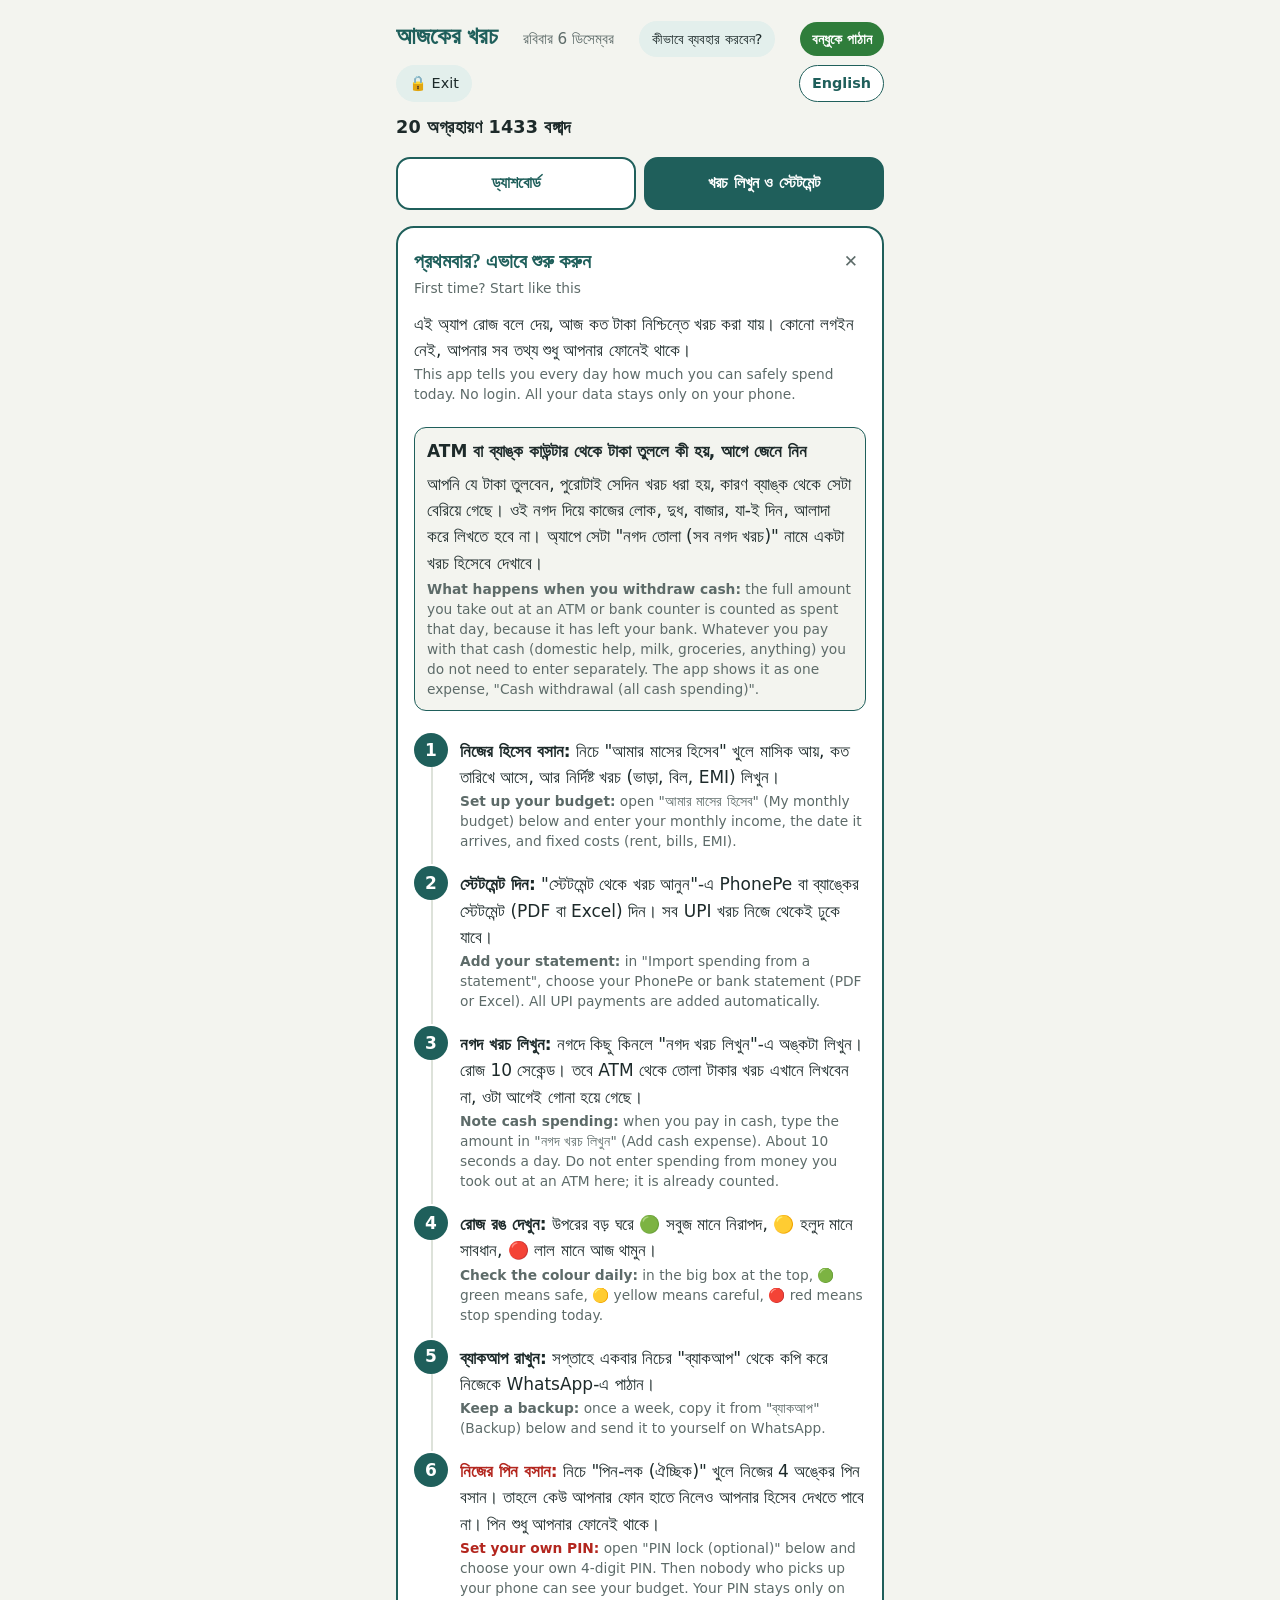
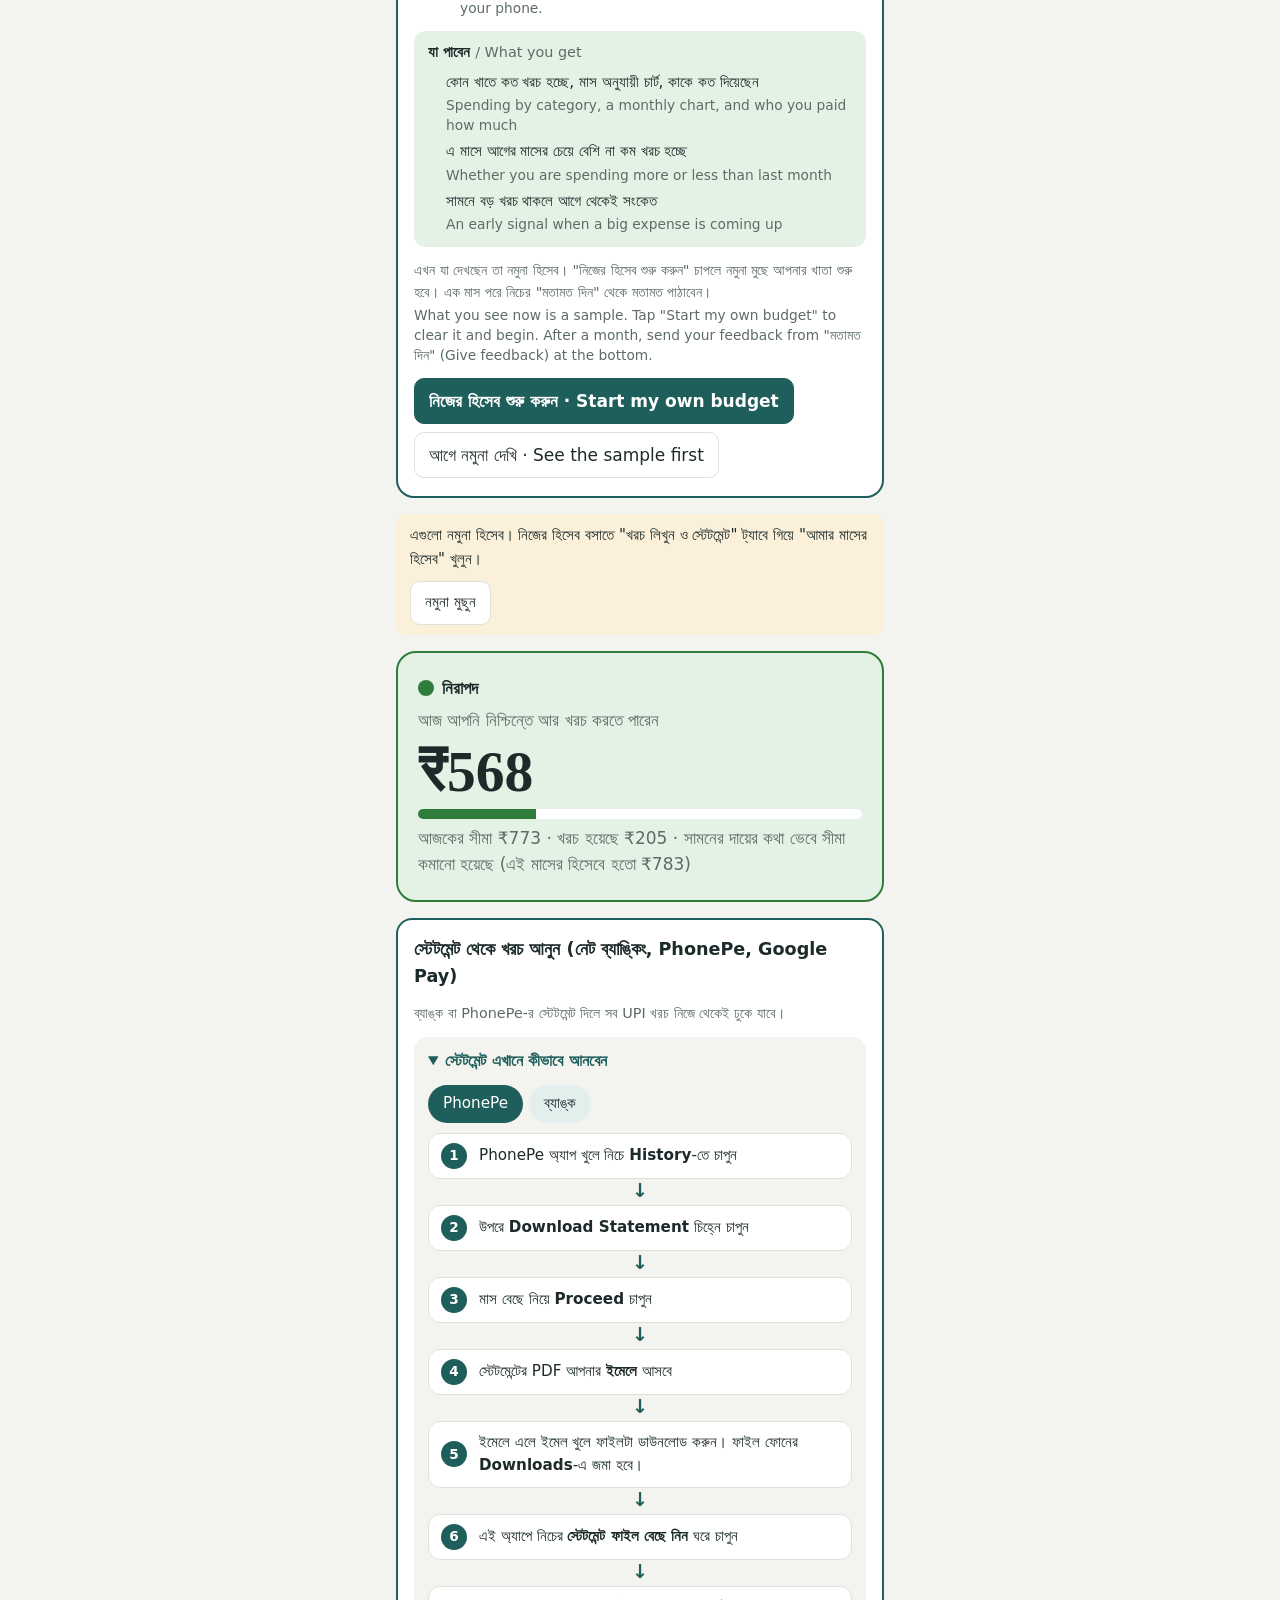
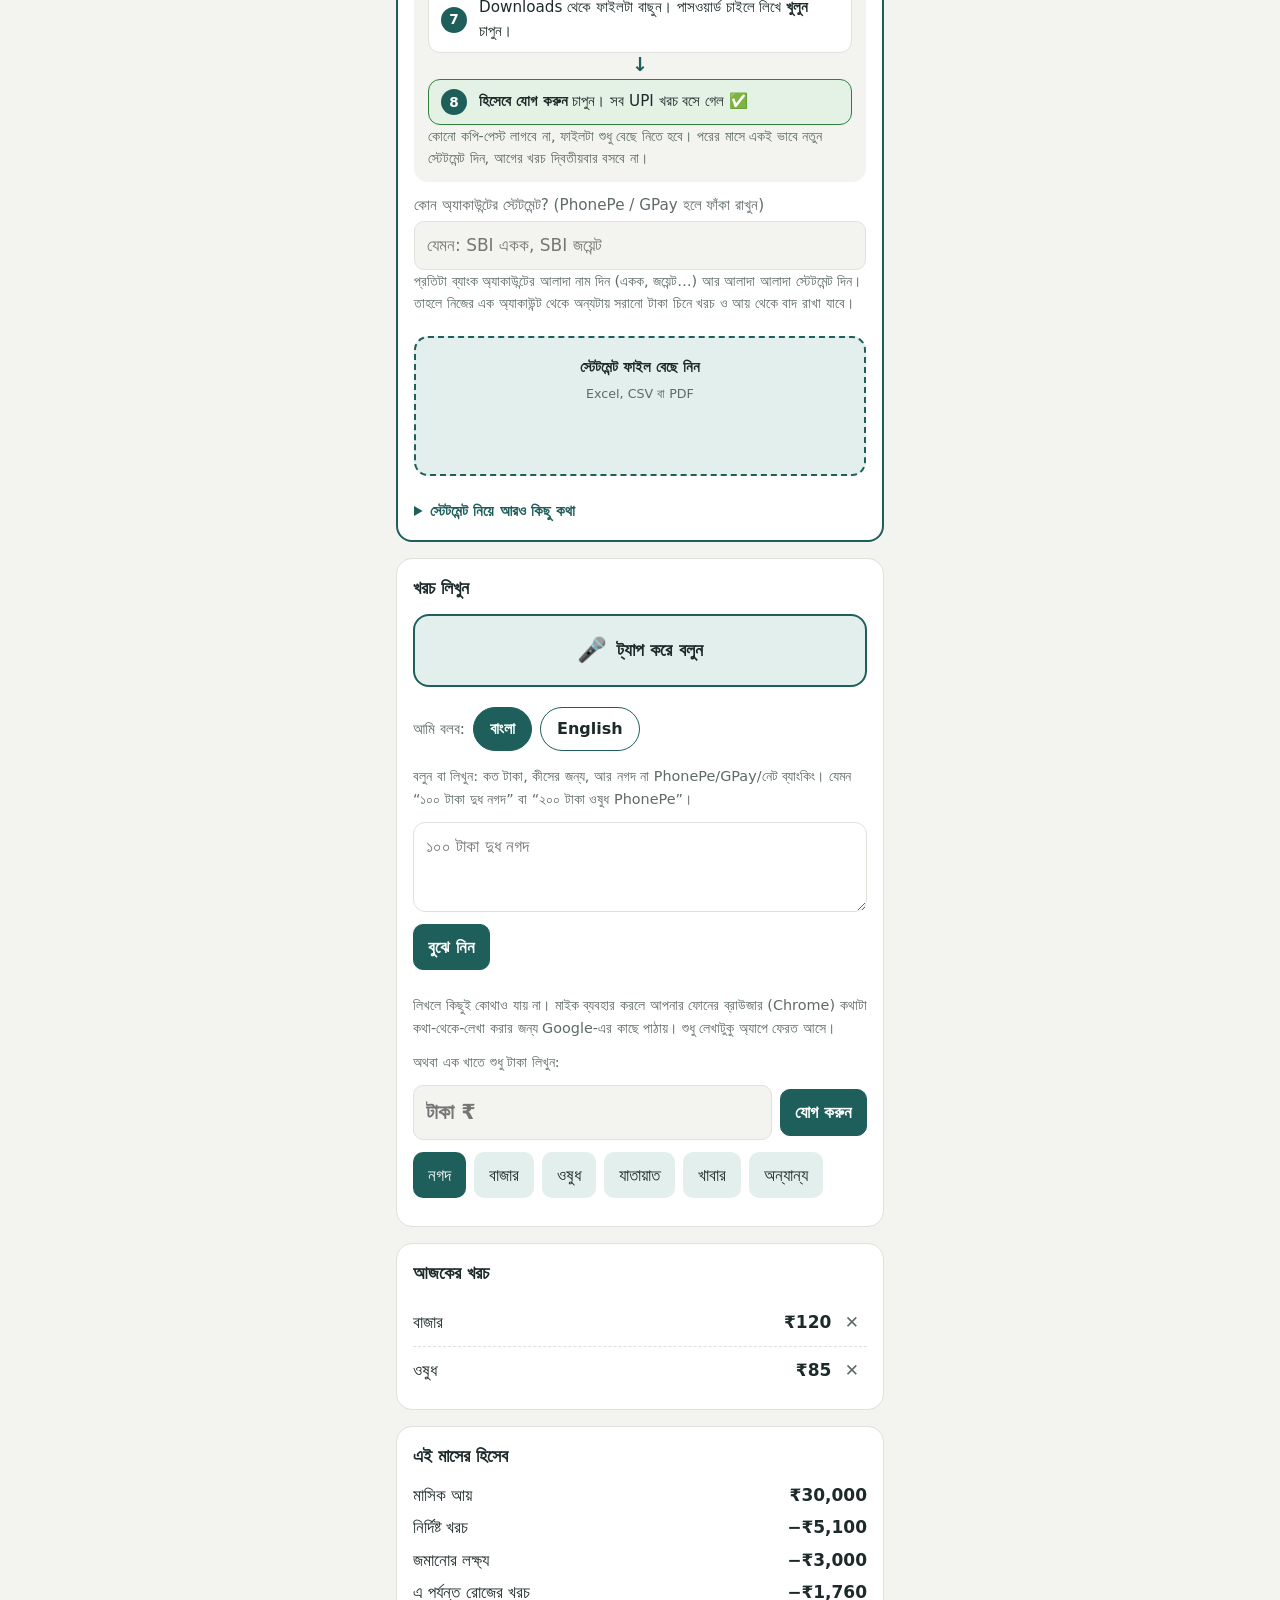
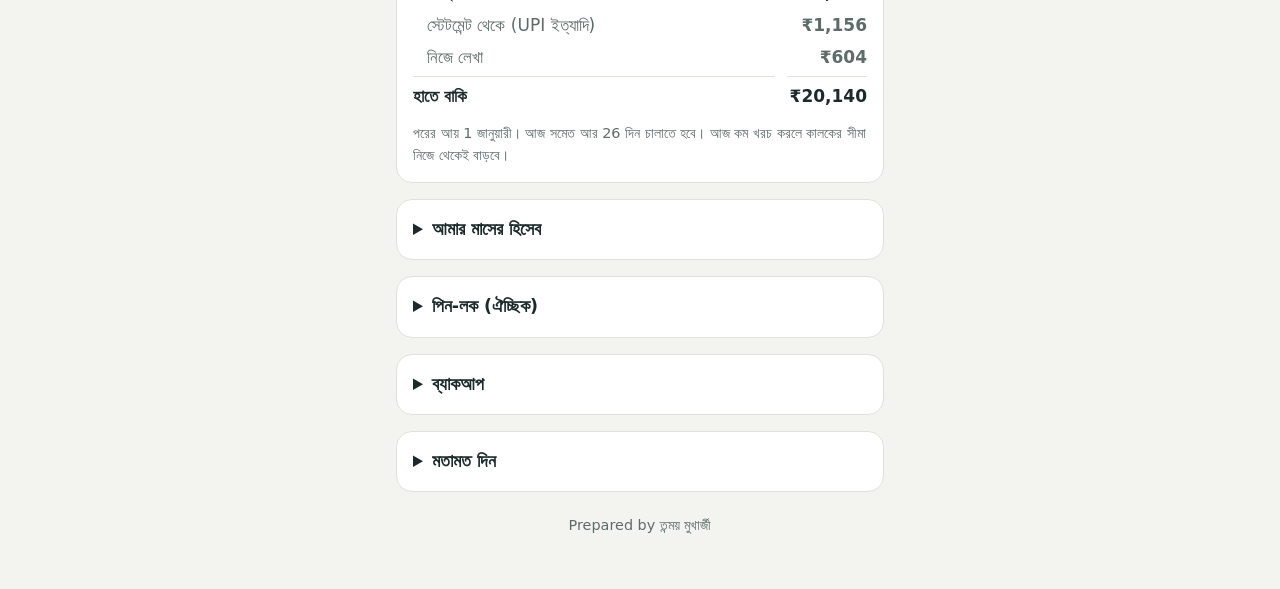
==== index.html @ 6ed72ab8 "Two tabs: Dashboard and Add spending & statements; sample banner points to the tab Co-Authored-By: C" ====
<!doctype html>
<html lang="bn">
<head>
<meta charset="utf-8">
<meta http-equiv="Content-Security-Policy" content="default-src 'none'; script-src 'self' 'unsafe-inline'; style-src 'self' 'unsafe-inline' https://fonts.googleapis.com; font-src https://fonts.gstatic.com; img-src 'self' data: blob:; connect-src 'self'; worker-src blob:; manifest-src 'self'; form-action 'none'; base-uri 'none'">
<meta name="viewport" content="width=device-width, initial-scale=1, viewport-fit=cover">
<meta name="theme-color" content="#1f5f5b">
<meta name="description" content="আজকের খরচ: রোজ জানুন আজ কত টাকা নিশ্চিন্তে খরচ করা যায়। বাংলায়, লগইন ছাড়া, সব তথ্য শুধু আপনার ফোনে। Ajker Khoroch: know how much you can safely spend today. No login, data stays on your phone.">
<link rel="manifest" href="manifest.webmanifest">
<link rel="icon" href="icon-192.png" type="image/png">
<link rel="apple-touch-icon" href="apple-touch-icon.png">
<style>:root{color-scheme:light;padding-top:env(safe-area-inset-top,0px);padding-bottom:env(safe-area-inset-bottom,0px)}body{margin:0}img{max-width:100%}[hidden]{display:none!important}</style>
<title>আজকের খরচ</title>
<link rel="preconnect" href="https://fonts.googleapis.com">
<link rel="stylesheet" href="https://fonts.googleapis.com/css2?family=Hind+Siliguri:wght@400;500;600;700&family=Noto+Serif+Bengali:wght@600;800&display=swap">
<style>
/* Layout: one narrow column like a pocket diary — today's signal on top, statement import, cash entry, then the month's ledger and settings. */
:root{
  --bg:#f3f4ef; --card:#ffffff; --ink:#1d2a2a; --muted:#5d6b69; --line:#dde2da;
  --accent:#1f5f5b; --accent-soft:#e3efec;
  --go:#2f7d3b; --go-bg:#e4f2e5; --wait:#a86a00; --wait-bg:#fbf0d9; --stop:#b3261e; --stop-bg:#fbe4e1;
  --f-display:"Noto Serif Bengali","Hind Siliguri",serif;
  --f-body:"Hind Siliguri","Noto Sans Bengali",system-ui,sans-serif;
}
@media (prefers-color-scheme:dark){:root:not([data-theme="light"]){
  --bg:#121817; --card:#1b2322; --ink:#e7ece9; --muted:#9aa8a4; --line:#2c3735;
  --accent:#6cc0b8; --accent-soft:#1f3331;
  --go:#7fd08a; --go-bg:#1d3221; --wait:#f0b84c; --wait-bg:#3a2e14; --stop:#f2877f; --stop-bg:#3d1f1c; color-scheme:dark}}
:root[data-theme="dark"]{
  --bg:#121817; --card:#1b2322; --ink:#e7ece9; --muted:#9aa8a4; --line:#2c3735;
  --accent:#6cc0b8; --accent-soft:#1f3331;
  --go:#7fd08a; --go-bg:#1d3221; --wait:#f0b84c; --wait-bg:#3a2e14; --stop:#f2877f; --stop-bg:#3d1f1c; color-scheme:dark}
*{box-sizing:border-box}
body{background:var(--bg);color:var(--ink);font-family:var(--f-body);font-size:17px;line-height:1.55}
.tabbar{display:flex;gap:8px}.tabbar button{flex:1;min-height:48px;padding:12px 10px;font-weight:700;font-size:1rem;border:2px solid var(--accent);background:var(--card);color:var(--accent);border-radius:14px}.tabbar button[aria-selected="true"]{background:var(--accent);color:var(--card)}
body[data-tab="dash"] .wrap>*:not(header):not(.datestrip):not(#tabbar):not(#dash):not(.installhelp):not(#sampleBar){display:none!important}
body[data-tab="today"] #dash{display:none!important}
.wrap{max-width:520px;margin:0 auto;padding-inline:16px;padding-block:18px 48px;display:flex;flex-direction:column;gap:16px}
header{display:flex;justify-content:space-between;align-items:baseline;gap:8px;flex-wrap:wrap}
h1{font-family:var(--f-display);font-size:1.5rem;margin:0;color:var(--accent)}
.date{color:var(--muted);font-size:.95rem}
.sample{background:var(--wait-bg);color:var(--ink);border-radius:10px;padding:10px 14px;font-size:.95rem;display:flex;gap:10px;align-items:center;flex-wrap:wrap;justify-content:space-between}
.signal{border-radius:20px;padding:22px 20px;display:flex;flex-direction:column;gap:6px;background:var(--go-bg);border:2px solid var(--go)}
.signal.wait{background:var(--wait-bg);border-color:var(--wait)}
.signal.stop{background:var(--stop-bg);border-color:var(--stop)}
.lamp{display:flex;gap:8px;align-items:center;font-weight:600}
.dot{width:16px;height:16px;border-radius:50%;background:var(--go);flex:none}
.wait .dot{background:var(--wait)} .stop .dot{background:var(--stop)}
.big{font-family:var(--f-display);font-weight:800;font-size:clamp(2.6rem,12vw,3.6rem);line-height:1.1;font-variant-numeric:tabular-nums}
.sub{color:var(--muted)}
.meter{height:10px;background:var(--card);border-radius:6px;overflow:hidden}
.meter span{display:block;height:100%;background:var(--go);transition:width .4s}
.wait .meter span{background:var(--wait)} .stop .meter span{background:var(--stop)}
section{background:var(--card);border:1px solid var(--line);border-radius:16px;padding:16px;display:flex;flex-direction:column;gap:12px}
section.import{border:2px solid var(--accent)}
h2{font-size:1.1rem;margin:0;font-weight:700}
h3{font-size:1rem;margin:0;font-weight:700}
.row{display:flex;gap:8px;flex-wrap:wrap;align-items:center}
input,select{font:inherit;color:var(--ink);background:var(--bg);border:1px solid var(--line);border-radius:10px;padding:10px 12px;min-width:0}
input[type=checkbox]{width:20px;height:20px;padding:0;accent-color:var(--accent)}
input:focus,select:focus,button:focus-visible{outline:2px solid var(--accent);outline-offset:2px}
.amt{flex:1 1 140px;font-size:1.3rem;font-weight:600}
#ebg{position:fixed;inset:0;background:rgba(0,0,0,.5);z-index:60;display:flex;align-items:flex-end;justify-content:center;overflow:auto}#ebg[hidden]{display:none}#ecard{background:var(--card);color:var(--ink);width:100%;max-width:560px;max-height:92vh;overflow:auto;border-radius:18px 18px 0 0;padding:16px;display:flex;flex-direction:column;gap:10px}#ecMsg:empty{display:none}#ecard .vcard{display:flex;flex-direction:column;gap:8px}#ecard label{display:flex;flex-direction:column;gap:4px}#ecard label.askrow{flex-direction:row;align-items:center}.tap{cursor:pointer}.tap:active{background:var(--bg)}
button{font:inherit;cursor:pointer;border-radius:10px;border:1px solid var(--line);background:var(--card);color:var(--ink);padding:9px 14px}
.primary{background:var(--accent);color:var(--card);border-color:var(--accent);font-weight:600}
.tag{background:var(--accent-soft);border-color:transparent}
.tag[aria-pressed="true"]{background:var(--accent);color:var(--card)}
.file{display:flex;flex-direction:column;align-items:center;gap:4px;border:2px dashed var(--accent);border-radius:14px;padding:18px;text-align:center;cursor:pointer;background:var(--accent-soft);color:var(--ink);font-weight:600}
.file small{font-weight:400;color:var(--muted)}
.file input{position:absolute;width:1px;height:1px;opacity:0}
ul{list-style:none;margin:0;padding:0;display:flex;flex-direction:column}
li{display:flex;justify-content:space-between;gap:10px;padding:8px 0;border-bottom:1px dashed var(--line);align-items:center}
li:last-child{border-bottom:0}
li .what{min-width:0;overflow-wrap:anywhere}
li .what small{display:block;color:var(--muted);font-size:.85rem}
.num{font-variant-numeric:tabular-nums;font-weight:600;white-space:nowrap}
.x{border:0;background:none;color:var(--muted);padding:2px 8px}
.ledger{display:grid;grid-template-columns:1fr auto;gap:6px 12px}
.ledger .num{text-align:right}
.ledger .total{border-top:1px solid var(--line);padding-top:6px;font-weight:700}
.ledger .indent{padding-left:14px;color:var(--muted)}
.empty{color:var(--muted)}
.preview{display:flex;flex-direction:column;gap:10px;background:var(--bg);border-radius:12px;padding:14px}
.pick{display:flex;justify-content:space-between;gap:10px;align-items:center}
.pick label{flex-direction:row;align-items:center;gap:8px;color:var(--ink);font-size:1rem;flex:1}
.warn{background:var(--wait-bg);border-radius:10px;padding:10px 12px;font-size:.92rem}
.acctbox{margin:0 0 10px}.acctbox label{display:block;margin-bottom:4px}
.err{background:var(--stop-bg);border-radius:10px;padding:10px 12px;font-size:.95rem}
details summary{cursor:pointer;font-weight:700;font-size:1.1rem}
details > *+*{margin-top:12px}
details.help summary{font-size:.95rem;font-weight:600;color:var(--accent)}
details.help p{margin:6px 0 0;font-size:.92rem;color:var(--muted)}
label{display:flex;flex-direction:column;gap:4px;font-size:.95rem;color:var(--muted);flex:1 1 140px}
.note{font-size:.9rem;color:var(--muted);margin:0}
.confirm{display:flex;gap:8px;align-items:center;flex-wrap:wrap}
.perm{display:flex;flex-direction:column;gap:2px}
.mid{font-family:var(--f-display);font-weight:800;font-size:2.2rem;line-height:1.15;font-variant-numeric:tabular-nums;color:var(--accent)}
.guide{background:var(--accent-soft);border-radius:12px;padding:12px 14px;font-size:.95rem}
.guide b{display:block;margin-bottom:2px}
.chartwrap{width:100%}
.chartwrap svg{width:100%;height:auto;display:block}
.chartwrap .axis{stroke:var(--line)} .chartwrap text{fill:var(--muted);font-size:11px;font-family:var(--f-body)}
.inl{display:flex;gap:6px;flex-wrap:wrap}
.inl input,.inl select{flex:1 1 120px}
.chips{display:flex;gap:6px;flex-wrap:wrap}
.chip{padding:6px 14px;border-radius:999px;background:var(--accent-soft);border-color:transparent;font-size:.95rem}
.chip[aria-pressed="true"]{background:var(--accent);color:var(--card)}
.chip.dim{opacity:.45}
.fyhint{margin:12px 0 6px}
.fyrow{display:flex;gap:14px;flex-wrap:wrap;margin:4px 0 10px}
.fyc{--c1:#ffb347;--c2:#ff7a45;width:88px;height:88px;border-radius:50%;display:flex;flex-direction:column;align-items:center;justify-content:center;padding:0;line-height:1.1;color:#fff;border:3px solid #ffffff55;background:linear-gradient(145deg,var(--c1),var(--c2));box-shadow:0 3px 10px #0002;transition:transform .15s,box-shadow .15s;opacity:.78}
.fyc.fy-cur{--c1:#2fd6a3;--c2:#0b8f78}
.fyc.fy-next{--c1:#8d7bff;--c2:#5b3fd6}
.fyc b{font-size:1.2rem;text-shadow:0 1px 2px #0004}.fyc small{font-size:.95rem;font-weight:600;text-shadow:0 1px 2px #0004}
.fyc[aria-pressed="true"]{opacity:1;transform:scale(1.1);border-color:#fff;box-shadow:0 0 0 3px var(--c2),0 8px 20px #0004}
.fymonths{margin-bottom:10px}
.svsum{font-weight:600;margin:4px 0 8px}
.svbars{display:flex;gap:4px;align-items:flex-end;height:110px;padding:6px 0;border-bottom:1px solid var(--line,#0002)}
.svb{flex:1;min-width:0;height:100%;display:flex;flex-direction:column;justify-content:flex-end;align-items:center;gap:3px}
.svb i{display:block;width:100%;max-width:26px;border-radius:5px 5px 0 0;background:linear-gradient(#3ddc97,#16a085)}
.svb small{font-size:.65rem;opacity:.8}
.svlist{list-style:none;padding:0;margin:8px 0;display:flex;flex-direction:column;gap:4px}
.svlist li{display:grid;grid-template-columns:90px 1fr;gap:2px 8px;padding:6px 0;border-bottom:1px dashed #0002}
.svlist li span{text-align:right;font-weight:600}.svlist li small{grid-column:1/3;opacity:.75}
.svlist li.none{opacity:.5}.svlist li.none span{font-weight:400}
.kgrid{display:grid;grid-template-columns:repeat(2,minmax(0,1fr));gap:8px}
.kbox{background:var(--bg);border-radius:12px;padding:10px 12px;display:flex;flex-direction:column;gap:2px;min-width:0}
.kbox .k{font-size:.85rem;color:var(--muted)}
.kbox .v{font-family:var(--f-display);font-weight:800;font-size:1.35rem;font-variant-numeric:tabular-nums}
.cbars{display:flex;flex-direction:column;gap:8px}
.cbar{display:grid;grid-template-columns:minmax(0,1fr) auto;gap:2px 8px;font-size:.92rem}
.cbar .nm{min-width:0;overflow-wrap:anywhere}
.cbar .am{white-space:nowrap;font-variant-numeric:tabular-nums}
.cbar .t{grid-column:1/-1;height:8px;border-radius:4px;background:var(--bg);overflow:hidden}
.cbar .t i{display:block;height:100%}
ul.ins{gap:6px}
ul.ins li{display:block;border:0;padding:8px 12px;background:var(--bg);border-radius:10px;font-size:.93rem}
ul.ins li.warn{background:var(--wait-bg)} ul.ins li.good{background:var(--go-bg)}
li.payee select{flex:0 1 46%;font-size:.85rem;padding:6px 8px}
.mchart svg{width:100%;height:auto;display:block}
.mchart text{fill:var(--muted);font-size:11px;font-family:var(--f-body)}
.mchart .val{fill:var(--ink);font-weight:600}
.mchart .grid,.chartwrap .grid{stroke:var(--line);stroke-dasharray:3 4;stroke-width:1}
.mchart .ln{fill:none;stroke-width:3;stroke-linecap:round;stroke-linejoin:round}
.mchart .glow{fill:none;stroke-width:8;opacity:.35;filter:blur(5px)}
.mchart .dot{stroke-width:2.5}
.mchart .dot.now{stroke-width:2}
.mchart .ring{opacity:.25}
.chartwrap .pos{fill:url(#gGo)} .chartwrap .neg{fill:url(#gStop)}
.chartwrap .val{fill:var(--ink);font-weight:600}
/* donut */
.donutbox{display:flex;justify-content:center;margin:2px 0 10px}
.donutbox svg{width:min(88%,300px);height:auto;display:block}
.donutbox .sec{animation:secIn .6s both}@keyframes secIn{from{opacity:0}to{opacity:1}}.mchart,.donutbox{position:relative}.mchart svg.scrub{touch-action:pan-y}.ktip{position:absolute;z-index:6;background:#fff;color:#1d2a2a;border-radius:10px;padding:8px 12px;font-size:14px;line-height:1.45;box-shadow:0 6px 22px rgba(0,0,0,.35);pointer-events:none;max-width:78%;white-space:nowrap}.ktip .t{font-weight:600}.ktip div:last-child:not(:first-child){font-weight:600}.ksec{border:1px solid var(--line);border-radius:16px;padding:14px;background:var(--card);margin-top:14px;display:flex;flex-direction:column;gap:10px}.ksec>h3{margin:0}.skel{opacity:.55}.skel .st b,.skel h4,.skel p.hsum{color:var(--muted,#6b7a78)}.sk{fill:var(--line)}.skl{stroke:var(--line);stroke-width:2}.skr{fill:none;stroke:var(--line);stroke-width:26}.skp{fill:none;stroke:var(--line);stroke-width:5;stroke-linecap:round;stroke-linejoin:round}.skbtn{align-self:flex-start;background:var(--accent,#1f5f5b);color:#fff;border:0;border-radius:12px;padding:12px 18px;font-size:1rem;font-weight:600;min-height:44px}.skel .donutbox{display:flex;justify-content:center}.skel .donutbox svg{width:min(60%,220px)}
.donutbox .c1{fill:var(--muted);font-size:10.5px;font-family:var(--f-body)}
.donutbox .c2{fill:var(--ink);font-family:var(--f-display);font-weight:800;font-size:25px}
.cbar .nm{display:flex;align-items:center;gap:8px}
.cbar .ic{flex:none;width:28px;height:28px;border-radius:50%;display:inline-flex;align-items:center;justify-content:center;font-size:15px;line-height:1;background:color-mix(in srgb,var(--k) 20%,transparent);box-shadow:inset 0 0 0 1.5px color-mix(in srgb,var(--k) 55%,transparent)}
.cbar .t{height:10px;border-radius:999px}
.cbar .t i{border-radius:999px;background:var(--k,var(--accent));background:linear-gradient(90deg,color-mix(in srgb,var(--k) 62%,#fff),var(--k));transform-origin:left;animation:grow .9s cubic-bezier(.2,.8,.2,1) both}
.cbar.other .t i{background:var(--k)}
@keyframes grow{from{transform:scaleX(0)}to{transform:scaleX(1)}}
@keyframes sweep{from{stroke-dasharray:0 520}to{stroke-dasharray:var(--l) 520}}
@keyframes pop{from{opacity:0;transform:translateY(10px) scale(.96)}to{opacity:1;transform:none}}
@keyframes rise{from{transform:scaleY(0)}to{transform:scaleY(1)}}
@keyframes draw{from{stroke-dashoffset:1}to{stroke-dashoffset:0}}
@keyframes fade{from{opacity:0}to{opacity:1}}
.donutbox .slice{animation:sweep .9s cubic-bezier(.2,.8,.2,1) both}
.chartwrap rect.pos,.chartwrap rect.neg{transform-box:fill-box;animation:rise .8s cubic-bezier(.2,.8,.2,1) both}
.chartwrap rect.pos{transform-origin:bottom}.chartwrap rect.neg{transform-origin:top}
.mchart .ln,.mchart .glow{stroke-dasharray:1;animation:draw 1.1s ease-out both}
.mchart .area,.mchart .dot,.mchart .ring,.mchart .val{animation:fade .9s .5s ease-out both}
@media (prefers-reduced-motion:reduce){.donutbox .slice,.cbar .t i,.chartwrap rect,.mchart *{animation:none!important}}
/* design A: hero, tiles, neon month chart */
.hero{border-radius:26px;padding:18px 18px 10px;color:#fff;background:radial-gradient(120% 140% at 100% 0%,#35b9a5 0%,transparent 55%),linear-gradient(135deg,#0b3f3b,#17695f);box-shadow:0 14px 30px -14px #0b3f3bc0;margin-bottom:6px}
.hero small{opacity:.82;font-size:.85rem;display:block}
.hero .big{font-family:var(--f-display);font-size:2.2rem;font-weight:800;line-height:1.2;margin:2px 0 8px;font-variant-numeric:tabular-nums;overflow-wrap:anywhere}
.hero .row{display:flex;gap:8px;flex-wrap:wrap}
.hero .chip2{background:#ffffff26;border-radius:999px;padding:3px 12px;font-size:.85rem}
.hero svg{width:100%;height:46px;display:block;margin-top:6px}
.hero .sl{fill:none;stroke:#fff;stroke-width:3;stroke-linecap:round;opacity:.92;stroke-dasharray:1;animation:draw 1.1s ease-out both}
.hero .sd{fill:#fff;animation:fade .9s .6s both}
.kleg{display:flex;flex-wrap:wrap;gap:12px;font-size:.82rem;color:var(--muted)}.kleg span{display:inline-flex;align-items:center;gap:6px}.kleg i{width:10px;height:10px;border-radius:3px;display:inline-block}
.recon{margin:0}
.advg{display:grid;grid-template-columns:repeat(auto-fit,minmax(min(100%,16rem),1fr));gap:12px;margin-top:6px}
.advc{border-left:4px solid var(--line);padding:4px 0 4px 12px;display:flex;flex-direction:column;gap:4px;min-width:0}
.advc.warn{border-left-color:var(--wait)}.advc.good{border-left-color:var(--go)}
.advc h4{margin:0;font-size:1rem}.advc p{margin:0;font-size:.9rem;line-height:1.6}
.pill{align-self:flex-start;font-size:.76rem;padding:1px 10px;border-radius:999px;border:1px solid currentColor;font-weight:600}
.pill.warn{color:var(--wait)}.pill.good{color:var(--go)}.pill.info{color:var(--muted)}
.bigb{display:inline-block;margin-top:4px;font-size:.74rem;padding:2px 10px;border-radius:999px;background:var(--accent-soft);border:0;color:inherit;cursor:pointer}
.stk .hit:hover{fill:#ffffff10}
html:not(.mine) #future,html:not(.mine) #calSec,html:not(.mine) #dueSec{display:none!important}
.mic{display:flex;align-items:center;justify-content:center;gap:10px;width:100%;padding:16px;border-radius:16px;border:2px solid var(--accent);background:var(--accent-soft);color:var(--ink);font-size:1.15rem;font-weight:700;cursor:pointer}
.vlang{display:flex;align-items:center;gap:8px;flex-wrap:wrap;margin:8px 0 2px;color:var(--muted);font-size:.95rem}.vlang button{min-height:44px;padding:6px 16px;border-radius:999px;border:1.5px solid var(--accent);background:var(--card);color:var(--ink);font-size:1rem;font-weight:600}.vlang button[aria-pressed="true"]{background:var(--accent);color:var(--card)}.mic.on{background:var(--accent);color:var(--card)}.micdot{font-size:1.5rem}
#vtxt{width:100%;box-sizing:border-box;border:1px solid var(--line);border-radius:12px;padding:10px 12px;font:inherit;background:var(--card);color:var(--ink);resize:vertical}
.vcard{display:flex;flex-direction:column;gap:10px;border:1px dashed var(--accent);border-radius:14px;padding:12px}
.vrow{display:grid;grid-template-columns:84px 1fr;gap:6px}.vrow .vc{grid-column:1 / span 1}.vrow .vl{min-width:0}.vrow .vc{grid-column:1 / 3}.vrow .vdel{position:absolute}
.vrow{position:relative;border-bottom:1px solid var(--line);padding-bottom:8px}.vrow .vdel{right:0;top:0}.vrow input,.vrow select,.vmode select,.vmode input{font:inherit;padding:8px;border:1px solid var(--line);border-radius:10px;background:var(--card);color:var(--ink);min-width:0;box-sizing:border-box}
.vmode{display:flex;flex-wrap:wrap;gap:8px}.vmode select{flex:1 1 180px}.vmode input{width:110px}.vwarn{color:var(--stop)}
.ask,.pl{border:1px solid var(--line);border-radius:12px;padding:10px;display:flex;flex-direction:column;gap:8px}.askrow{display:flex;gap:8px;align-items:center}
.pl ul{list-style:none;margin:0;padding:0;display:flex;flex-direction:column;gap:6px}.pl li{display:flex;justify-content:space-between;gap:8px;align-items:center}.mini{padding:6px 10px;font-size:.85rem}
.trust{margin:0 0 8px;padding:8px 12px;border-radius:10px;font-size:.88rem;font-weight:600}.trust.ok{background:var(--go-bg)}.trust.bad{background:var(--wait-bg)}
.insmore{margin-top:6px}.insmore summary{cursor:pointer;font-weight:600;padding:6px 0}.fyc.fy-arch{--c1:#94a3b8;--c2:#475569}
.mchips{display:flex;flex-wrap:wrap;gap:8px;margin:10px 0 8px}.mchips button{background:#ffffff26;color:#fff;border:1px solid #ffffff40;border-radius:999px;padding:6px 14px;font-size:.92rem;cursor:pointer}.mchips button[aria-pressed="true"]{background:#fff;color:#0b3f3b;border-color:#fff}
.hero .hsum{margin:4px 0 6px;font-size:.98rem;line-height:1.5;opacity:.95}
.stats{display:grid;grid-template-columns:repeat(auto-fit,minmax(150px,1fr));gap:10px;margin:2px 0 4px}
.st{position:relative;border-radius:18px;padding:12px 12px 11px;min-width:0;overflow:hidden;background:color-mix(in srgb,var(--k) 16%,var(--card));border:1px solid color-mix(in srgb,var(--k) 38%,transparent)}
.st small{display:block;font-size:.8rem;opacity:.8;padding-right:38px}
.st b{display:block;font-family:var(--f-display);font-size:1.45rem;font-weight:800;line-height:1.25;margin:3px 0 1px;overflow-wrap:anywhere;font-variant-numeric:tabular-nums}
.st em{display:block;font-style:normal;font-size:.76rem;opacity:.75;line-height:1.35}
.st .ic{position:absolute;right:9px;top:9px;width:30px;height:30px;border-radius:50%;display:grid;place-items:center;font-style:normal;font-size:1rem;background:var(--card);box-shadow:0 1px 4px #0002}
.uns summary{cursor:pointer;list-style:none}.uns summary::-webkit-details-marker{display:none}
.uns summary h3{display:inline;margin:0}.unshint{display:block;font-size:.8rem;opacity:.7;margin-top:2px}
.tiles{display:grid;grid-template-columns:1fr 1fr;gap:10px;margin-top:6px}
.tile{border-radius:20px;padding:12px;position:relative;overflow:hidden;min-width:0;background:linear-gradient(145deg,color-mix(in srgb,var(--k) 30%,var(--card)),color-mix(in srgb,var(--k) 9%,var(--card)));animation:pop .5s cubic-bezier(.2,.8,.2,1) both}
.tile .e{width:38px;height:38px;border-radius:50%;background:var(--card);display:flex;align-items:center;justify-content:center;font-size:20px;box-shadow:0 4px 10px -4px var(--k)}
.tile b{display:block;font-size:1.15rem;margin-top:8px;font-variant-numeric:tabular-nums}
.tile span{display:block;font-size:.85rem;color:var(--muted);overflow-wrap:anywhere}
.tile i{position:absolute;right:10px;top:12px;font-style:normal;font-size:.75rem;font-weight:700;background:var(--k);color:#101820;border-radius:999px;padding:1px 9px}
.inc{background:linear-gradient(145deg,color-mix(in srgb,#3ddc97 22%,var(--card)),var(--card));border-radius:22px;padding:14px 16px;display:flex;flex-direction:column;gap:6px}
.uns{background:var(--wait-bg);border-radius:20px;padding:14px 16px;display:flex;flex-direction:column;gap:8px}.uns h3{margin:0}
.inc h3{margin:0}.incbig{font-size:1.9rem;font-weight:800;color:#0f8a5f}
.incrow{display:flex;justify-content:space-between;gap:10px;font-size:1rem}
.preview select{width:100%;margin-top:4px}
.mchart{background:linear-gradient(160deg,#0f1f3d,#0a1226);border-radius:24px;padding:10px 8px 4px}
.mchart text{fill:#9fb0d0}.mchart .val{fill:#e8f0ff}
.mchart .grid{stroke:#ffffff22}
.mchart .ln,.mchart .glow{stroke:url(#gLine)}
.mchart .dot{fill:#0f1f3d;stroke:#4d9bff}.mchart .dot.now{fill:#fff;stroke:#4d9bff}.mchart .ring{fill:#4d9bff}
ul.ins li{position:relative;padding-left:40px;border-left:4px solid var(--line)}
ul.ins li::before{content:"💡";position:absolute;left:12px;top:8px}
ul.ins li.warn{border-left-color:var(--wait)}ul.ins li.warn::before{content:"⚠️"}
ul.ins li.good{border-left-color:var(--go)}ul.ins li.good::before{content:"✅"}
@media (prefers-reduced-motion:reduce){.tile,.hero .sl,.hero .sd{animation:none!important}}
.wk{margin-top:2px}
.wk .bar{fill:url(#wkN)} .wk .bar.top{fill:url(#wkT)}
.wk .nm{fill:#9fb0d0;font-size:11px;font-family:var(--f-body)} .wk .nm.top{fill:#ffd9a8;font-weight:700}
.wk .v{fill:#e8f0ff;font-size:10.5px;font-weight:700} .wk .v.top{fill:#ffd9a8}
.wk rect.bar{transform-box:fill-box;transform-origin:bottom;animation:rise .8s cubic-bezier(.2,.8,.2,1) both}
@media (prefers-reduced-motion:reduce){.wk rect.bar{animation:none!important}}
.onb{background:var(--card);border:2px solid var(--accent);border-radius:18px;padding:18px 16px;display:flex;flex-direction:column;gap:12px}
.onb .top{display:flex;justify-content:space-between;align-items:flex-start;gap:8px}
.onb h2{font-family:var(--f-display);color:var(--accent);font-size:1.25rem}
.flow{list-style:none;margin:0;padding:0;display:flex;flex-direction:column;gap:0}
.flow li{display:grid;grid-template-columns:36px minmax(0,1fr);gap:10px;align-items:start;border:0;padding:0 0 14px;position:relative}
.flow li::before{content:"";position:absolute;left:17px;top:34px;bottom:2px;width:2px;background:var(--line)}
.flow li:last-child{padding-bottom:0} .flow li:last-child::before{display:none}
.flow b{width:34px;height:34px;border-radius:50%;background:var(--accent);color:var(--card);display:flex;align-items:center;justify-content:center;font-weight:700;position:relative}
.flow span{padding-top:5px}
.gets{background:var(--go-bg);border-radius:12px;padding:10px 14px;font-size:.95rem}
.gets ul{display:block;padding-left:18px;margin:4px 0 0} .gets li{display:list-item;border:0;padding:2px 0}
.onb small.en,.gets small.en{display:block;color:var(--muted);font-size:.86rem;font-weight:400;line-height:1.45;margin-top:2px;font-family:var(--f-body)}
.en-inline{color:var(--muted);font-weight:400;font-size:.9rem}
.helpbtn.sharebtn{background:var(--go);color:var(--card);text-decoration:none;font-weight:600}
#langBtn{font-weight:600;border:1px solid var(--accent);background:var(--card);color:var(--accent)}
.helpbtn{font-size:.9rem;padding:6px 12px;border-radius:999px;background:var(--accent-soft);border-color:transparent}
.fbq{display:flex;flex-direction:column;gap:4px;font-size:.95rem;color:var(--ink);flex:none}
.flowbox{background:var(--bg);border-radius:14px;padding:12px 14px;counter-reset:fs}
.flowbox summary{font-size:1rem;color:var(--accent)}
.flowbox .chips{margin-bottom:10px}
.fchain{list-style:none;margin:0;padding:0;display:flex;flex-direction:column}
.fchain li{display:grid;grid-template-columns:28px minmax(0,1fr);gap:10px;align-items:center;border:1px solid var(--line);border-bottom:1px solid var(--line);background:var(--card);border-radius:12px;padding:9px 12px;font-size:.95rem;position:relative;margin-bottom:26px}
.fchain li::before{counter-increment:fs;content:counter(fs);width:26px;height:26px;border-radius:50%;background:var(--accent);color:var(--card);display:flex;align-items:center;justify-content:center;font-weight:700;font-size:.85rem}
:root[lang="bn"] .fchain li::before{content:counter(fs,decimal)}
.fchain li::after{content:"↓";position:absolute;left:50%;bottom:-25px;transform:translateX(-50%);color:var(--accent);font-weight:700;font-size:1.2rem;line-height:24px}
.fchain:last-of-type li:last-child{margin-bottom:0;background:var(--go-bg);border-color:var(--go)}
.fchain:last-of-type li:last-child::after{display:none}
.sharetip{background:var(--accent-soft);border:1px solid var(--accent);border-radius:12px;padding:10px 12px;display:flex;flex-direction:column;gap:6px;margin-bottom:8px}
.sharetip p{margin:0;font-size:.93rem}
.installtop{background:var(--accent);color:var(--card);font-weight:600}
.installhelp{background:var(--card);border:2px solid var(--accent);border-radius:14px;padding:12px 14px;display:flex;flex-direction:column;gap:8px}
.installhelp .top{display:flex;justify-content:space-between;align-items:center;gap:8px}
.installhelp ol{margin:0;padding-left:22px;display:flex;flex-direction:column;gap:6px}
.installhelp li{display:list-item;border:0;padding:0}
textarea{font:inherit;font-size:.85rem;color:var(--ink);background:var(--bg);border:1px solid var(--line);border-radius:10px;padding:10px;width:100%;min-height:90px;resize:vertical}
@media (prefers-reduced-motion:reduce){.meter span{transition:none}}
body.locked>*:not(#lockscr){visibility:hidden!important}
#lockscr{position:fixed;inset:0;z-index:99;background:var(--bg);display:flex;align-items:center;justify-content:center;padding:16px;overflow:auto}
.atmcover{background:var(--bg);border:1px solid var(--accent);border-radius:12px;padding:10px 12px;margin:10px 0}.atmcover p{margin:6px 0 4px}
#lockscr .lk{width:100%;max-width:340px;display:flex;flex-direction:column;gap:12px;text-align:center}
#lockscr h2{margin:0;font-size:1.3rem}
.pinin{font-size:1.8rem;letter-spacing:.6em;text-align:center;width:100%;box-sizing:border-box}
.lkmsg{min-height:1.4em;color:var(--muted);font-size:.95rem;margin:0}
.lkmsg.bad{color:#b3261e}
.lklink{background:none;border:0;color:var(--accent);text-decoration:underline;padding:6px}
.lkset{display:flex;flex-direction:column;gap:10px}
.credit{text-align:center;color:var(--muted);font-size:.9rem;margin:6px 0 4px}
.datestrip{color:var(--ink);font-size:1.1rem;margin:-4px 0 0}
.datestrip b{font-weight:700;letter-spacing:.01em}
#dueSec h2{margin:0;font-size:1.1rem}
.due{border:1px solid var(--line);border-radius:12px;padding:12px;display:flex;flex-direction:column;gap:8px;background:var(--bg)}
.due.soon{border-color:var(--accent)}
.due h3{margin:0;font-size:1rem}
.due .when{font-size:.92rem;color:var(--muted)}
.due .acts{display:flex;flex-wrap:wrap;gap:8px}
.due a.go{display:inline-block;padding:9px 14px;border-radius:10px;border:1px solid var(--accent);color:var(--accent);text-decoration:none;font-weight:600}
.calrow{display:flex;justify-content:space-between;gap:10px;align-items:center;border-bottom:1px solid var(--line);padding:8px 0;font-size:.95rem}
.calrow small{display:block;color:var(--muted)}
.calform{display:flex;flex-wrap:wrap;gap:8px;align-items:center}
.calform input[type=number]{width:4.5em}
</style>
</head>
<body>
<div id="ebg" hidden><div id="ecard" role="dialog" aria-modal="true"></div></div>
<div id="lockscr" hidden role="dialog" aria-modal="true"></div>


<div class="wrap">
  <header>
    <h1><span data-en="Today&#x27;s Spend">আজকের খরচ</span></h1>
    <span class="date" id="today"></span>
    <button class="helpbtn" id="obOpen"><span data-en="How to use">কীভাবে ব্যবহার করবেন?</span></button>
    <a class="helpbtn sharebtn" id="shareApp" href="https://wa.me/?text=%E0%A6%86%E0%A6%9C%E0%A6%95%E0%A7%87%E0%A6%B0%20%E0%A6%96%E0%A6%B0%E0%A6%9A%20%E0%A6%85%E0%A7%8D%E0%A6%AF%E0%A6%BE%E0%A6%AA%3A%20%E0%A6%B0%E0%A7%8B%E0%A6%9C%20%E0%A6%9C%E0%A6%BE%E0%A6%A8%E0%A7%81%E0%A6%A8%20%E0%A6%86%E0%A6%9C%20%E0%A6%95%E0%A6%A4%20%E0%A6%9F%E0%A6%BE%E0%A6%95%E0%A6%BE%20%E0%A6%A8%E0%A6%BF%E0%A6%B6%E0%A7%8D%E0%A6%9A%E0%A6%BF%E0%A6%A8%E0%A7%8D%E0%A6%A4%E0%A7%87%20%E0%A6%96%E0%A6%B0%E0%A6%9A%20%E0%A6%95%E0%A6%B0%E0%A6%BE%20%E0%A6%AF%E0%A6%BE%E0%A6%AF%E0%A6%BC%E0%A5%A4%20%E0%A6%B2%E0%A6%97%E0%A6%87%E0%A6%A8%20%E0%A6%A8%E0%A7%87%E0%A6%87%2C%20%E0%A6%B8%E0%A6%AC%20%E0%A6%A4%E0%A6%A5%E0%A7%8D%E0%A6%AF%20%E0%A6%B6%E0%A7%81%E0%A6%A7%E0%A7%81%20%E0%A6%86%E0%A6%AA%E0%A6%A8%E0%A6%BE%E0%A6%B0%20%E0%A6%AB%E0%A7%8B%E0%A6%A8%E0%A7%87%E0%A5%A4%20https%3A%2F%2Fpappa6.github.io%2Fajker-khoroch%2F" target="_blank" rel="noopener"><span data-en="Share with a friend">বন্ধুকে পাঠান</span></a>
    <button class="helpbtn installtop" id="installTop" hidden><span data-en="📲 Install on phone">📲 ফোনে বসান</span></button>
    <button class="helpbtn" id="exitBtn" aria-label="Exit">🔒 Exit</button>
    <button class="helpbtn" id="langBtn" aria-label="ভাষা / Language">English</button>
  </header>
  <div class="datestrip" id="dateStrip" aria-live="polite"></div>
  <div class="tabbar" id="tabbar" role="tablist"><button type="button" role="tab" id="tabDash" data-tab="dash" aria-selected="true"><span data-en="Dashboard">ড্যাশবোর্ড</span></button><button type="button" role="tab" id="tabToday" data-tab="today" aria-selected="false"><span data-en="Add spending &amp; statements">খরচ লিখুন ও স্টেটমেন্ট</span></button></div>

  <div class="installhelp" id="installHelp" hidden>
    <div class="top"><strong><span data-en="To install the app">অ্যাপটা ফোনে বসাতে</span></strong><button class="x" id="installHelpClose" aria-label="Close">✕</button></div>
    <ol>
      <li><span data-en="Tap ⋮ (three dots) at the top right of Chrome">Chrome-এর উপরে ডানদিকে <b>⋮</b> (তিনটে ফোঁটা) চাপুন</span></li>
      <li><span data-en="Tap Install app or Add to Home screen"><b>Install app</b> বা <b>Add to Home screen</b> চাপুন</span></li>
      <li><span data-en="Tap Install. The আজ ₹ icon appears on your home screen ✅"><b>Install</b> চাপুন। হোম স্ক্রিনে <b>আজ ₹</b> আইকন বসে যাবে ✅</span></li>
    </ol>
    <p class="note"><span data-en="On iPhone: in Safari tap the Share icon → Add to Home Screen.">iPhone-এ: Safari-তে নিচের Share চিহ্ন → <b>Add to Home Screen</b>।</span></p>
  </div>

  <section class="onb" id="onboard" hidden>
    <div class="top">
      <h2>প্রথমবার? এভাবে শুরু করুন<small class="en">First time? Start like this</small></h2>
      <button class="x" id="obClose" aria-label="বন্ধ করুন / Close">✕</button>
    </div>
    <p style="margin:0">এই অ্যাপ রোজ বলে দেয়, আজ কত টাকা নিশ্চিন্তে খরচ করা যায়। কোনো লগইন নেই, আপনার সব তথ্য শুধু আপনার ফোনেই থাকে।<small class="en">This app tells you every day how much you can safely spend today. No login. All your data stays only on your phone.</small></p>
    <div class="atmcover"><strong>ATM বা ব্যাঙ্ক কাউন্টার থেকে টাকা তুললে কী হয়, আগে জেনে নিন</strong>
      <p>আপনি যে টাকা তুলবেন, পুরোটাই সেদিন খরচ ধরা হয়, কারণ ব্যাঙ্ক থেকে সেটা বেরিয়ে গেছে। ওই নগদ দিয়ে কাজের লোক, দুধ, বাজার, যা-ই দিন, আলাদা করে লিখতে হবে না। অ্যাপে সেটা "নগদ তোলা (সব নগদ খরচ)" নামে একটা খরচ হিসেবে দেখাবে।</p>
      <small class="en"><strong>What happens when you withdraw cash:</strong> the full amount you take out at an ATM or bank counter is counted as spent that day, because it has left your bank. Whatever you pay with that cash (domestic help, milk, groceries, anything) you do not need to enter separately. The app shows it as one expense, "Cash withdrawal (all cash spending)".</small></div>
    <ol class="flow">
      <li><b>1</b><span><strong>নিজের হিসেব বসান:</strong> নিচে "আমার মাসের হিসেব" খুলে মাসিক আয়, কত তারিখে আসে, আর নির্দিষ্ট খরচ (ভাড়া, বিল, EMI) লিখুন।<small class="en"><strong>Set up your budget:</strong> open "আমার মাসের হিসেব" (My monthly budget) below and enter your monthly income, the date it arrives, and fixed costs (rent, bills, EMI).</small></span></li>
      <li><b>2</b><span><strong>স্টেটমেন্ট দিন:</strong> "স্টেটমেন্ট থেকে খরচ আনুন"-এ PhonePe বা ব্যাঙ্কের স্টেটমেন্ট (PDF বা Excel) দিন। সব UPI খরচ নিজে থেকেই ঢুকে যাবে।<small class="en"><strong>Add your statement:</strong> in "Import spending from a statement", choose your PhonePe or bank statement (PDF or Excel). All UPI payments are added automatically.</small></span></li>
      <li><b>3</b><span><strong>নগদ খরচ লিখুন:</strong> নগদে কিছু কিনলে "নগদ খরচ লিখুন"-এ অঙ্কটা লিখুন। রোজ 10 সেকেন্ড। তবে ATM থেকে তোলা টাকার খরচ এখানে লিখবেন না, ওটা আগেই গোনা হয়ে গেছে।<small class="en"><strong>Note cash spending:</strong> when you pay in cash, type the amount in "নগদ খরচ লিখুন" (Add cash expense). About 10 seconds a day. Do not enter spending from money you took out at an ATM here; it is already counted.</small></span></li>
      <li><b>4</b><span><strong>রোজ রঙ দেখুন:</strong> উপরের বড় ঘরে 🟢 সবুজ মানে নিরাপদ, 🟡 হলুদ মানে সাবধান, 🔴 লাল মানে আজ থামুন।<small class="en"><strong>Check the colour daily:</strong> in the big box at the top, 🟢 green means safe, 🟡 yellow means careful, 🔴 red means stop spending today.</small></span></li>
      <li><b>5</b><span><strong>ব্যাকআপ রাখুন:</strong> সপ্তাহে একবার নিচের "ব্যাকআপ" থেকে কপি করে নিজেকে WhatsApp-এ পাঠান।<small class="en"><strong>Keep a backup:</strong> once a week, copy it from "ব্যাকআপ" (Backup) below and send it to yourself on WhatsApp.</small></span></li>
      <li><b>6</b><span><strong style="color:var(--stop)">নিজের পিন বসান:</strong> নিচে "পিন-লক (ঐচ্ছিক)" খুলে নিজের 4 অঙ্কের পিন বসান। তাহলে কেউ আপনার ফোন হাতে নিলেও আপনার হিসেব দেখতে পাবে না। পিন শুধু আপনার ফোনেই থাকে।<small class="en"><strong style="color:var(--stop)">Set your own PIN:</strong> open "PIN lock (optional)" below and choose your own 4-digit PIN. Then nobody who picks up your phone can see your budget. Your PIN stays only on your phone.</small></span></li>
    </ol>
    <div class="gets"><strong>যা পাবেন</strong> <span class="en-inline">/ What you get</span>
      <ul>
        <li>কোন খাতে কত খরচ হচ্ছে, মাস অনুযায়ী চার্ট, কাকে কত দিয়েছেন<small class="en">Spending by category, a monthly chart, and who you paid how much</small></li>
        <li>এ মাসে আগের মাসের চেয়ে বেশি না কম খরচ হচ্ছে<small class="en">Whether you are spending more or less than last month</small></li>
        <li>সামনে বড় খরচ থাকলে আগে থেকেই সংকেত<small class="en">An early signal when a big expense is coming up</small></li>
      </ul>
    </div>
    <p class="note">এখন যা দেখছেন তা নমুনা হিসেব। "নিজের হিসেব শুরু করুন" চাপলে নমুনা মুছে আপনার খাতা শুরু হবে। এক মাস পরে নিচের "মতামত দিন" থেকে মতামত পাঠাবেন।<small class="en">What you see now is a sample. Tap "Start my own budget" to clear it and begin. After a month, send your feedback from "মতামত দিন" (Give feedback) at the bottom.</small></p>
    <div class="row">
      <button class="primary" id="obStart">নিজের হিসেব শুরু করুন · Start my own budget</button>
      <button id="obLater">আগে নমুনা দেখি · See the sample first</button>
    </div>
    <div class="confirm" id="sampleAgainRow" hidden>
      <button id="sampleAgain">নমুনা হিসেব আবার দেখান · Show the sample again</button>
      <span id="sampleAsk" hidden>আপনার এখনকার হিসেব মুছে নমুনা আসবে। আগে ব্যাকআপ নিয়েছেন? (Your current data will be replaced. Did you take a backup?) <button id="sampleYes">হ্যাঁ · Yes</button> <button id="sampleNo">না · No</button></span>
    </div>
  </section>

  <div class="sample" id="sampleBar" hidden>
    <span><span data-en="This is a sample. To set up your own, go to the &quot;Add spending &amp; statements&quot; tab and open &quot;My monthly budget&quot;.">এগুলো নমুনা হিসেব। নিজের হিসেব বসাতে "খরচ লিখুন ও স্টেটমেন্ট" ট্যাবে গিয়ে "আমার মাসের হিসেব" খুলুন।</span></span>
    <button id="clearSample"><span data-en="Clear sample">নমুনা মুছুন</span></button>
  </div>

  <div class="signal" id="signal" role="status">
    <div class="lamp"><span class="dot"></span><span id="lampText">নিরাপদ</span></div>
    <div class="sub"><span data-en="You can still safely spend today">আজ আপনি নিশ্চিন্তে আর খরচ করতে পারেন</span></div>
    <div class="big" id="leftToday">₹0</div>
    <div class="meter"><span id="meterBar" style="width:0"></span></div>
    <div class="sub" id="limitLine"></div>
  </div>

  <section id="dueSec" hidden>
    <h2><span data-en="To do now">এখন যা করণীয়</span></h2>
    <div id="dueList" style="display:flex;flex-direction:column;gap:10px"></div>
  </section>

  <section class="import">
    <h2><span data-en="Import spending from a statement (net banking, PhonePe, Google Pay)">স্টেটমেন্ট থেকে খরচ আনুন (নেট ব্যাঙ্কিং, PhonePe, Google Pay)</span></h2>
    <p class="note" id="importStatus">ব্যাঙ্ক বা PhonePe-র স্টেটমেন্ট দিলে সব UPI খরচ নিজে থেকেই ঢুকে যাবে।</p>
    <details class="flowbox" id="howFlow" open>
      <summary><span data-en="How to bring your statement here">স্টেটমেন্ট এখানে কীভাবে আনবেন</span></summary>
      <div class="chips" role="group" aria-label="Statement source">
        <button class="chip" data-src="pp" aria-pressed="true">PhonePe</button>
        <button class="chip" data-src="bank" aria-pressed="false"><span data-en="Bank">ব্যাঙ্ক</span></button>
      </div>
      <ol class="fchain" id="fc-pp">
        <li><span data-en="Open PhonePe and tap History">PhonePe অ্যাপ খুলে নিচে <b>History</b>-তে চাপুন</span></li>
        <li><span data-en="Tap Download Statement at the top">উপরে <b>Download Statement</b> চিহ্নে চাপুন</span></li>
        <li><span data-en="Choose the months and tap Proceed">মাস বেছে নিয়ে <b>Proceed</b> চাপুন</span></li>
        <li><span data-en="The statement PDF arrives in your email">স্টেটমেন্টের PDF আপনার <b>ইমেলে</b> আসবে</span></li>
      </ol>
      <ol class="fchain" id="fc-bank" hidden>
        <li><span data-en="Open your bank app or net banking (e.g. SBI YONO)">ব্যাঙ্কের অ্যাপ বা নেট ব্যাঙ্কিং খুলুন (যেমন SBI YONO)</span></li>
        <li><span data-en="Go to Account Statement or e-Statement"><b>Account Statement</b> বা <b>e-Statement</b>-এ যান</span></li>
        <li><span data-en="Choose the dates">তারিখ বেছে নিন</span></li>
        <li><span data-en="Download it as Excel only. Bank PDFs are often just pictures that the app cannot read, so Excel is required for a net banking statement."><b>Excel</b> ফরম্যাটেই ডাউনলোড করুন। <b>নেট ব্যাঙ্কিংয়ের স্টেটমেন্টের জন্য Excel-ই দরকার</b>, কারণ ব্যাঙ্কের PDF অনেক সময় শুধু ছবি, অ্যাপ তা পড়তে পারে না।</span></li>
      </ol>
      <ol class="fchain">
        <li><span data-en="If it came by email, open the email and download the file. It is saved in your phone&#x27;s Downloads.">ইমেলে এলে ইমেল খুলে ফাইলটা ডাউনলোড করুন। ফাইল ফোনের <b>Downloads</b>-এ জমা হবে।</span></li>
        <li><span data-en="In this app, tap the Choose statement file box below">এই অ্যাপে নিচের <b>স্টেটমেন্ট ফাইল বেছে নিন</b> ঘরে চাপুন</span></li>
        <li><span data-en="Pick the file from Downloads. If it asks for a password, type it and tap Open.">Downloads থেকে ফাইলটা বাছুন। পাসওয়ার্ড চাইলে লিখে <b>খুলুন</b> চাপুন।</span></li>
        <li class=done><span data-en="Tap Add to my budget. All your UPI payments are in ✅"><b>হিসেবে যোগ করুন</b> চাপুন। সব UPI খরচ বসে গেল ✅</span></li>
      </ol>
      <div class="sharetip" id="shareTip" hidden>
        <strong><span data-en="⚡ The easiest way">⚡ সবচেয়ে সহজ উপায়</span></strong>
        <p><span data-en="Install the app on your phone once. Then open the statement PDF in PhonePe or email, tap Share → pick Ajker Khoroch from the list → the file comes straight here.">অ্যাপটা একবার ফোনে বসিয়ে নিন। তারপর PhonePe বা ইমেলে স্টেটমেন্টের PDF খুলে <b>Share</b> চাপুন → তালিকা থেকে <b>আজকের খরচ</b> বেছে নিন → ফাইল সোজা এখানে চলে আসবে।</span></p>
        <button class="primary" id="installBtn" hidden><span data-en="Install the app">অ্যাপটা ফোনে বসান</span></button>
        <p class="note" id="installHint"><span data-en="To install: tap ⋮ at the top right of Chrome → Install app or Add to Home screen.">বসাতে: Chrome-এর উপরে ডানদিকে ⋮ চাপুন → <b>Install app</b> বা <b>Add to Home screen</b>।</span></p>
      </div>
      <p class="note"><span data-en="No copy-paste needed, you just pick the file. Next month, add the new statement the same way. Payments already added are not added twice.">কোনো কপি-পেস্ট লাগবে না, ফাইলটা শুধু বেছে নিতে হবে। পরের মাসে একই ভাবে নতুন স্টেটমেন্ট দিন, আগের খরচ দ্বিতীয়বার বসবে না।</span></p>
    </details>
    <div class="acctbox">
      <label for="acct"><span data-en="Which account is this statement of? (leave empty for a PhonePe / GPay statement)">কোন অ্যাকাউন্টের স্টেটমেন্ট? (PhonePe / GPay হলে ফাঁকা রাখুন)</span></label>
      <input id="acct" list="acctList" maxlength="30" placeholder="যেমন: SBI একক, SBI জয়েন্ট" data-en-ph="e.g. SBI single, SBI joint" style="width:100%">
      <datalist id="acctList"></datalist>
      <p class="note"><span data-en="Give each bank account its own name and add its statement separately. Money moved between your own accounts is then recognised and kept out of spending and income.">প্রতিটা ব্যাংক অ্যাকাউন্টের আলাদা নাম দিন (একক, জয়েন্ট…) আর আলাদা আলাদা স্টেটমেন্ট দিন। তাহলে নিজের এক অ্যাকাউন্ট থেকে অন্যটায় সরানো টাকা চিনে খরচ ও আয় থেকে বাদ রাখা যাবে।</span></p>
    </div>
    <label class="file" for="stmt"><span data-en="Choose statement file">স্টেটমেন্ট ফাইল বেছে নিন</span>
      <small><span data-en="Excel, CSV or PDF">Excel, CSV বা PDF</span></small>
      <input id="stmt" type="file" accept=".csv,.xls,.xlsx,.pdf,text/csv,application/pdf,application/vnd.ms-excel,application/vnd.openxmlformats-officedocument.spreadsheetml.sheet">
    </label>
    <div class="row" id="pwRow" hidden>
      <input id="pw" type="password" placeholder="ফাইলের পাসওয়ার্ড" data-en-ph="File password" style="flex:1 1 160px">
      <button class="primary" id="pwGo"><span data-en="Open">খুলুন</span></button>
    </div>
    <div id="importMsg" aria-live="polite"></div>
    <div class="preview" id="preview" hidden></div>
    <details class="help">
      <summary><span data-en="More about statements">স্টেটমেন্ট নিয়ে আরও কিছু কথা</span></summary>
      <p><span data-en="Download the Account Statement from net banking or your bank app. Excel or CSV works most accurately. PDF also works, but every bank lays out its PDF differently, so a few lines may be missed.">ব্যাঙ্কের নেট ব্যাঙ্কিং বা ব্যাঙ্কের অ্যাপ থেকে Account Statement ডাউনলোড করুন। Excel বা CSV হলে সবচেয়ে নির্ভুল কাজ করে। PDF-ও চলে, তবে সব ব্যাঙ্কের PDF-এর ছাঁচ আলাদা, তাই কিছু লাইন বাদ পড়তে পারে।</span></p>
      <p><span data-en="You can also add a PhonePe statement (PDF). If it needs a password, a box appears above.">PhonePe-র স্টেটমেন্টও (PDF) দিতে পারেন। পাসওয়ার্ড চাইলে উপরে ঘর আসবে।</span></p>
      <p><span data-en="The file is read only on your phone and is never sent anywhere.">ফাইলটা শুধু আপনার ফোনেই পড়া হয়, কোথাও পাঠানো হয় না।</span></p>
    </details>
  </section>

  <section id="addSec">
    <h2><span data-en="Add spending">খরচ লিখুন</span></h2>
    <button class="mic" id="micBtn" type="button"><span class="micdot">🎤</span> <span id="micTxt" data-en="Tap and speak">ট্যাপ করে বলুন</span></button>
    <div class="vlang" role="group" aria-label="কোন ভাষায় বলবেন? · Language you will speak"><span data-en="I will speak in:">আমি বলব:</span><button type="button" data-vl="bn-IN">বাংলা</button><button type="button" data-vl="en-IN">English</button></div>
    <p class="note"><span data-en="Say or type: amount, what for, and cash or PhonePe/GPay/net banking. Example: “100 rupees milk cash” or “200 rupees medicine PhonePe”.">বলুন বা লিখুন: কত টাকা, কীসের জন্য, আর নগদ না PhonePe/GPay/নেট ব্যাংকিং। যেমন “১০০ টাকা দুধ নগদ” বা “২০০ টাকা ওষুধ PhonePe”।</span></p>
    <textarea id="vtxt" rows="2" placeholder="১০০ টাকা দুধ নগদ" data-en-ph="100 rupees milk cash"></textarea>
    <div class="row"><button class="primary" id="vParse"><span data-en="Understand">বুঝে নিন</span></button></div>
    <p class="note" id="vNote" aria-live="polite"></p>
    <div id="vcard" hidden></div>
    <p class="note" id="vPriv"><span data-en="Typing sends nothing anywhere. If you use the microphone, your phone&#x27;s browser (Chrome) sends the sound to Google to turn it into words; only the words come back to this app.">লিখলে কিছুই কোথাও যায় না। মাইক ব্যবহার করলে আপনার ফোনের ব্রাউজার (Chrome) কথাটা কথা-থেকে-লেখা করার জন্য Google-এর কাছে পাঠায়। শুধু লেখাটুকু অ্যাপে ফেরত আসে।</span></p>
    <p class="note"><span data-en="Or add one amount under a single heading:">অথবা এক খাতে শুধু টাকা লিখুন:</span></p>
    <div class="row">
      <input id="amt" class="amt" type="number" inputmode="decimal" min="0" placeholder="টাকা ₹" data-en-ph="Amount ₹">
      <button class="primary" id="addBtn"><span data-en="Add">যোগ করুন</span></button>
    </div>
    <div class="row" id="tags"></div>
    <p class="note" id="addMsg" aria-live="polite"></p>
  </section>

  <section id="pendSec" hidden></section>

  <section>
    <h2><span data-en="Today&#x27;s spending">আজকের খরচ</span></h2>
    <ul id="todayList"></ul>
  </section>

  <section>
    <h2><span data-en="This month">এই মাসের হিসেব</span></h2>
    <div class="ledger" id="ledger"></div>
    <p class="note" id="cycleNote"></p>
    <div class="confirm" id="impDelRow" hidden>
      <button id="impDel"><span data-en="Remove everything imported from statements">স্টেটমেন্ট থেকে আনা সব মুছুন</span></button>
      <span id="impDelAsk" hidden><span data-en="Sure?">নিশ্চিত?</span> <button id="impDelYes"><span data-en="Yes">হ্যাঁ</span></button> <button id="impDelNo"><span data-en="No">না</span></button></span>
    </div>
  </section>

  <section id="dash">
    <h2><span data-en="My spending picture">আমার খরচের ছবি</span></h2>
    <div class="chips" id="dashPeriod" role="group" aria-label="সময় বেছে নিন">
      <button class="chip" data-p="d0"><span data-en="Today">আজ</span></button>
      <button class="chip" data-p="w0"><span data-en="This week">এই সপ্তাহ</span></button>
      <button class="chip" data-p="m0"><span data-en="This month">এই মাস</span></button>
      <button class="chip" data-p="m1"><span data-en="Last month">গত মাস</span></button>
      <button class="chip" data-p="m3"><span data-en="3 months">3 মাস</span></button>
      <button class="chip" data-p="m6"><span data-en="6 months">6 মাস</span></button>
      <button class="chip" data-p="y1"><span data-en="1 year">1 বছর</span></button>
      <button class="chip" data-p="all"><span data-en="All time">সব সময়</span></button>
    </div>
    <div id="unsBox"></div>
    <div id="incCard"></div>
    <div id="dashBody" style="display:flex;flex-direction:column;gap:14px"></div>
  </section>

  <section id="future">
    <h2><span data-en="The next 12 months">সামনের 12 মাস</span></h2>
    <p class="note"><span data-en="Robert Hall, a 2026 Nobel laureate in economics, showed that what you spend today should depend not only on this month&#x27;s income but on your expected future income and obligations. This section does that calculation.">2026-এর অর্থনীতির নোবেলজয়ী রবার্ট হলের তত্ত্ব বলে, আজ কত খরচ করবেন তা ঠিক হওয়া উচিত শুধু এই মাসের আয় দেখে নয়, সামনের আয় আর দায় মিলিয়ে। এই অংশ সেই হিসেবটাই করে।</span></p>
    <div class="perm">
      <span class="sub"><span data-en="Sustainable daily limit, counting the future">ভবিষ্যৎ মিলিয়ে রোজের টেকসই সীমা</span></span>
      <span class="mid" id="permVal">₹0</span>
      <span class="sub" id="permLine"></span>
    </div>
    <div class="guide" id="guidance" hidden></div>
    <div class="chartwrap"><svg id="projSvg" viewBox="0 0 360 170" role="img" aria-label="প্রতি মাসের শেষে হাতে কত থাকবে তার অনুমান"></svg></div>
    <p class="note" id="projNote"></p>
    <p class="note"><span data-en="This is not a prediction. It is worked out from the expectations you enter. Change the expectations and the numbers change, which is exactly what Hall&#x27;s theory says.">এটা ভবিষ্যদ্বাণী নয়, আপনার দেওয়া প্রত্যাশা থেকে করা হিসেব। প্রত্যাশা বদলালে সংখ্যাও বদলাবে, হলের তত্ত্বও ঠিক এটাই বলে।</span></p>
    <details id="futSetup">
      <summary><span data-en="Enter future income and obligations">সামনের আয় ও দায় লিখুন</span></summary>
      <div class="row">
        <label for="buffer"><span data-en="Savings you could use if needed (₹)">দরকারে খরচ করা যায় এমন জমা (₹)</span><input id="buffer" type="number" inputmode="decimal" min="0"></label>
        <label for="infl"><span data-en="Inflation (% per year)">মূল্যবৃদ্ধি (বছরে %)</span><input id="infl" type="number" inputmode="decimal" min="0" max="30" step="0.5"></label>
      </div>
      <h3><span data-en="Income going up or down">আয় বাড়বে বা কমবে</span></h3>
      <p class="note"><span data-en="For example a DA rise on a pension, or income from new work. If it goes down, put a minus (−) before the amount.">যেমন পেনশনে ডিএ বৃদ্ধি, নতুন কাজের আয়। কমলে অঙ্কের আগে মাইনাস (−) দিন।</span></p>
      <ul id="chgList"></ul>
      <div class="inl">
        <input id="cName" placeholder="কী, যেমন ডিএ বৃদ্ধি" data-en-ph="What, e.g. DA rise">
        <input id="cMonth" type="month" aria-label="কোন মাস থেকে">
        <input id="cAmt" type="number" inputmode="decimal" placeholder="মাসে কত ₹" data-en-ph="₹ per month">
        <select id="cProb" aria-label="কতটা নিশ্চিত"><option data-en="Certain" value="100">নিশ্চিত</option><option data-en="Likely" value="70">সম্ভবত</option><option data-en="Maybe" value="40">হয়তো</option></select>
        <button id="cAdd"><span data-en="Add">যোগ</span></button>
      </div>
      <h3><span data-en="Big upcoming obligations">সামনের বড় দায়</span></h3>
      <p class="note"><span data-en="For example house repairs, a family event, medical treatment, an insurance premium.">যেমন বাড়ির কাজ, অনুষ্ঠান, চিকিৎসা, বিমার প্রিমিয়াম।</span></p>
      <ul id="liabList"></ul>
      <div class="inl">
        <input id="lName" placeholder="কী, যেমন বাড়ি রং" data-en-ph="What, e.g. house painting">
        <input id="lMonth" type="month" aria-label="কোন মাসে">
        <input id="lAmt" type="number" inputmode="decimal" min="0" placeholder="₹">
        <button id="lAdd"><span data-en="Add">যোগ</span></button>
      </div>
      <button class="primary" id="saveFuture"><span data-en="Save future plan">সামনের হিসেব সেভ করুন</span></button>
    </details>
  </section>

  <section>
    <details id="setup">
      <summary><span data-en="My monthly budget">আমার মাসের হিসেব</span></summary>
      <div class="row">
        <label for="income"><span data-en="Monthly income (pension/salary)">মাসিক আয় (পেনশন/বেতন)</span><input id="income" type="number" inputmode="decimal" min="0"></label>
        <label for="payday"><span data-en="Day of the month income arrives">মাসের কত তারিখে আয় আসে</span><input id="payday" type="number" min="1" max="28"></label>
      </div>
      <label for="saving"><span data-en="Amount you want to save each month">প্রতি মাসে যা জমাতে চান</span><input id="saving" type="number" inputmode="decimal" min="0"></label>
      <h3><span data-en="Fixed costs (rent, bills, medicine, EMI)">নির্দিষ্ট খরচ (ভাড়া, বিল, ওষুধ, EMI)</span></h3>
      <ul id="fixedList"></ul>
      <div class="row">
        <input id="fxName" placeholder="নাম, যেমন বিদ্যুৎ বিল" data-en-ph="Name, e.g. electricity bill" style="flex:2 1 160px">
        <input id="fxAmt" type="number" inputmode="decimal" min="0" placeholder="₹" style="flex:1 1 90px">
        <button id="fxAdd"><span data-en="Add">যোগ</span></button>
      </div>
      <button class="primary" id="saveSetup"><span data-en="Save budget">হিসেব সেভ করুন</span></button>
      <div class="confirm">
        <button id="resetBtn"><span data-en="Erase everything and start over">সব মুছে নতুন করে শুরু</span></button>
        <span id="resetAsk" hidden><span data-en="Sure?">নিশ্চিত?</span> <button id="resetYes"><span data-en="Yes, erase">হ্যাঁ, মুছুন</span></button> <button id="resetNo"><span data-en="No">না</span></button></span>
      </div>
      <p class="note"><span data-en="All data stays only on this phone. Nothing is sent anywhere.">সব তথ্য শুধু এই ফোনেই থাকে। কোথাও পাঠানো হয় না।</span></p>
    </details>
  </section>

  <section id="calSec">
    <details id="calAll">
      <summary><span data-en="Yearly money calendar">টাকার বছর-পঞ্জিকা (সারা বছরের করণীয়)</span></summary>
      <p class="note"><span data-en="Each job sleeps until its season, wakes up on top of the app, and goes quiet for the year once you tap Done. Check the dates with the official site, rules can change.">প্রতিটা কাজ নিজের মৌসুম আসা পর্যন্ত ঘুমিয়ে থাকে, সময় এলে অ্যাপের ওপরে জেগে ওঠে, আর "হয়ে গেছে" চাপলে ওই বছরের মতো চুপ করে যায়। নিয়ম বদলাতে পারে, তাই তারিখ সরকারি সাইটে একবার মিলিয়ে নিন।</span></p>
      <div id="calList"></div>
      <h3><span data-en="Add your own yearly job">নিজের একটা বার্ষিক কাজ যোগ করুন</span></h3>
      <div class="calform">
        <input id="ctName" placeholder="কাজের নাম" data-en-ph="Name of the job" aria-label="কাজের নাম">
        <label><span data-en="From">শুরু</span> <select id="ctM1"></select> <input id="ctD1" type="number" min="1" max="31" value="1" aria-label="শুরুর দিন"></label>
        <label><span data-en="To">শেষ</span> <select id="ctM2"></select> <input id="ctD2" type="number" min="1" max="31" value="28" aria-label="শেষের দিন"></label>
        <button id="ctAdd"><span data-en="Add">যোগ করুন</span></button>
      </div>
      <p class="note" id="ctMsg" aria-live="polite"></p>
    </details>
  </section>

  <section>
    <details id="lockSet">
      <summary><span data-en="PIN lock (optional)">পিন-লক (ঐচ্ছিক)</span></summary>
      <p class="note"><span data-en="Ask for a 4-digit PIN when the app is opened, and again after it has been left alone or away for the time you choose. It keeps the app away from someone who picks up your phone. It is a lock on the screen, not a scrambler of your data.">অ্যাপ খুললে 4 অঙ্কের পিন চাইবে, আর আপনার বেছে নেওয়া সময় অ্যাপ ফেলে রাখলে বা অন্য অ্যাপে থাকলে আবার চাইবে। কেউ আপনার ফোন হাতে নিলে অ্যাপটা দেখতে পাবে না। এটা পর্দার তালা, ডেটা গুলিয়ে রাখার ব্যবস্থা নয়।</span></p>
      <div id="lockBody" class="lkset"></div>
    </details>
  </section>

  <section>
    <details id="backup">
      <summary><span data-en="Backup">ব্যাকআপ</span></summary>
      <p class="note"><span data-en="Everything you enter is kept only in this phone&#x27;s browser. Clearing the browser can erase it, so now and then copy a backup and send it to yourself on WhatsApp.">আপনার সব হিসেব শুধু এই ফোনের ব্রাউজারে থাকে। ব্রাউজার পরিষ্কার করলে মুছে যেতে পারে। তাই মাঝে মাঝে ব্যাকআপ কপি করে নিজেকেই WhatsApp-এ পাঠিয়ে রাখুন।</span></p>
      <button class="primary" id="bkCopy"><span data-en="Copy backup">ব্যাকআপ কপি করুন</span></button>
      <p class="note" id="bkMsg" aria-live="polite"></p>
      <textarea id="bkOut" hidden readonly aria-label="ব্যাকআপের লেখা"></textarea>
      <h3><span data-en="Restore from a backup">ব্যাকআপ থেকে ফিরিয়ে আনুন</span></h3>
      <p class="note"><span data-en="On a new phone, or after the browser was cleared, paste the backup text you kept on WhatsApp here.">নতুন ফোনে বা ব্রাউজার পরিষ্কার হওয়ার পরে, WhatsApp-এ রাখা ব্যাকআপের লেখাটা এখানে পেস্ট করুন।</span></p>
      <textarea id="bkIn" placeholder="আগে কপি করা ব্যাকআপের লেখা এখানে পেস্ট করুন" data-en-ph="Paste the backup text you copied earlier" aria-label="ব্যাকআপ পেস্ট করুন"></textarea>
      <div class="confirm">
        <button id="bkLoad"><span data-en="Restore">ফিরিয়ে আনুন</span></button>
        <span id="bkAsk" hidden><span data-en="Your current data will be replaced. Sure?">এখনকার হিসেব বদলে যাবে। নিশ্চিত?</span> <button id="bkYes"><span data-en="Yes">হ্যাঁ</span></button> <button id="bkNo"><span data-en="No">না</span></button></span>
      </div>
    </details>
  </section>

  <section>
    <details id="feedback">
      <summary><span data-en="Give feedback">মতামত দিন</span></summary>
      <p class="note fbask"><span data-en="Your valuable feedback on how you felt after using the app would help me a great deal. Wherever improvement is needed, I will be able to work on it, and more people will be able to use this app well. So please WhatsApp me and let me know on this number: 8001195515">অ্যাপ ব্যবহার করার পরে আপনাদের কেমন লাগল, সেই মূল্যবান মতামত আপনারা যদি দয়া করে আমাকে জানান, তাহলে যেখানে যেখানে উন্নতির প্রয়োজন আছে সেটা করতে গিয়ে আমি উপকৃত হব, এবং এই অ্যাপটাও আরও বেশি মানুষ ভালোভাবে ব্যবহার করতে পারবেন। তাই দয়া করে এই নম্বরে WhatsApp করে আমাকে জানাতে পারেন: 8001195515</span></p>
      <a class="primary" id="fbWA" href="https://wa.me/918001195515" target="_blank" rel="noopener" style="display:inline-block;text-decoration:none;padding:11px 18px;border-radius:12px"><span data-en="Message on WhatsApp">WhatsApp-এ জানান</span></a>
    </details>
  </section>
  <p class="credit">Prepared by তন্ময় মুখার্জী</p>
</div>

<script>
const KEY="ajkerKhoroch.v1";
const LANG_KEY="ajkerKhoroch.lang";
let LANG=(()=>{try{return localStorage.getItem(LANG_KEY)==="en"?"en":"bn"}catch(_){return "bn"}})();
const T=(b,e)=>LANG==="en"?e:b;
const LOC=()=>LANG==="en"?"en-IN":"bn-IN-u-nu-latn";
const TAG_EN={"নগদ":"Cash","বাজার":"Market","ওষুধ":"Medicine","যাতায়াত":"Travel","খাবার":"Food","অন্যান্য":"Other","সঞ্চয়":"Savings","নগদ তোলা":"Cash withdrawal","অন্য ডেবিট":"Other debit","কার্ড বিল":"Card bill","UPI":"UPI"};
const CASHW="নগদ তোলা";
const tagLabel=t=>t===CASHW?(LANG==="en"?"Cash withdrawal (all cash spending)":"নগদ তোলা (সব নগদ খরচ)"):LANG==="en"?(TAG_EN[t]||t):t;
const CAT_EN={"বাজার ও মুদি":"Groceries & market","স্বাস্থ্য ও ওষুধ":"Health & medicine","বিল ও রিচার্জ":"Bills & recharge","খাবার ও মিষ্টি":"Food & sweets","যাতায়াত ও জ্বালানি":"Travel & fuel","পোশাক ও কেনাকাটা":"Clothes & shopping","বাড়ি ও মেরামত":"Home & repairs","পুজো ও দান":"Puja & donations","ডিজিটাল ও বিনোদন":"Digital & entertainment","পরিবার ও ব্যক্তিগত":"Family & personal","নগদ তোলা":"Cash withdrawal","অন্যান্য":"Other","সঞ্চয়":"Savings"};
const catLabel=c=>c===CASHW?(LANG==="en"?"Cash withdrawal (all cash spending)":"নগদ তোলা (সব নগদ খরচ)"):LANG==="en"?(CAT_EN[c]||c):c;
const HAND="হাতে লেখা: ";
const payeeLabel=p=>p.startsWith(HAND)?T(HAND,"Entered by hand: ")+tagLabel(p.slice(HAND.length)):p==="নাম নেই"?T(p,"No name"):p;
const TAGS=["নগদ","বাজার","ওষুধ","যাতায়াত","খাবার","অন্যান্য"];
const TYPES=["UPI","SAVE","CARD","ATM","OTHER"];
const typeLabel=k=>({UPI:T("UPI, কার্ড ও অনলাইনে কেনাকাটা","UPI, card and online purchases"),SAVE:T("সঞ্চয় ও বিনিয়োগ (FD, RD, SIP, সোনা ইত্যাদি)","Savings & investments (FD, RD, SIP, gold etc.)"),CARD:T("ক্রেডিট কার্ডের বিল","Credit card bill"),ATM:T("ATM বা কাউন্টার থেকে নগদ তোলা (কাজের লোক, দুধ ও অন্যান্য সব নগদ খরচ)","Cash withdrawn at an ATM or bank counter (domestic help, milk and all other cash spending)"),OTHER:T("অন্য ডেবিট (কার্ড, অটো-ডেবিট ইত্যাদি)","Other debits (card, auto-debit etc.)")})[k];
const CTYPES=["SAL","INT","REF","RCV","OTH"];
const ctypeLabel=k=>({SAL:T("বেতন / পেনশন","Salary / pension"),INT:T("সুদ","Interest"),REF:T("ফেরত বা রিফান্ড (এটা আয় নয়)","Refunds (not income)"),RCV:T("অন্যের কাছ থেকে পাওয়া টাকা","Money received from others"),OTH:T("অন্য জমা","Other credits")})[k];
const kindLabel=k=>({SAL:T("বেতন / পেনশন","Salary / pension"),INT:T("সুদ","Interest"),REF:T("ফেরত","Refunds"),RCV:T("অন্যের কাছ থেকে","From others"),OTH:T("অন্য","Other")})[k]||k;
function classifyCr(desc){
  if(/salary|\bsal\b|payroll|pen\s?sion|\bppo\b|stipend|wages/i.test(desc))return "SAL";
  if(/interest|\bint\.? ?(pd|paid|cr|credit|coll)|\bint\b|\bsb ?int/i.test(desc))return "INT";
  if(/refund|reversal|reversed|cashback|chargeback|\brev\b/i.test(desc))return "REF";
  if(/upi|neft|rtgs|imps|received|transfer|\bfrom\b|clg|cheque|\bchq\b|deposit/i.test(desc))return "RCV";
  return "OTH";
}
const XLSX_SRC="https://cdnjs.cloudflare.com/ajax/libs/xlsx/0.18.5/xlsx.full.min.js";
const PDF_SRC="https://cdnjs.cloudflare.com/ajax/libs/pdf.js/3.11.174/pdf.min.js";
const PDFW_SRC="https://cdnjs.cloudflare.com/ajax/libs/pdf.js/3.11.174/pdf.worker.min.js";
const $=id=>document.getElementById(id);
const bn=n=>Math.round(n).toLocaleString(LOC());
const cnt=n=>LANG==="en"?bn(n):bn(n)+"টা";
const rs=n=>(n<0?"−":"")+"₹"+bn(Math.abs(n));
const iso=d=>d.getFullYear()+"-"+String(d.getMonth()+1).padStart(2,"0")+"-"+String(d.getDate()).padStart(2,"0");
const esc=s=>String(s).replace(/[&<>"]/g,c=>({"&":"&amp;","<":"&lt;",">":"&gt;",'"':"&quot;"}[c]));
const bnDate=s=>new Date(s+"T00:00:00").toLocaleDateString(LOC(),{day:"numeric",month:"long"});

/* six months of made-up spending, so every chart on the dashboard has something to show in the sample */
function sampleHistory(t){
  const out=[];let sd=11;const rnd=()=>{sd=(sd*9301+49297)%233280;return sd/233280};
  const P=[["ANNAPURNA GROCERY","বাজার ও মুদি",90,620,5],["SABJI WALA","বাজার ও মুদি",30,190,6],["DUDH WALA","বাজার ও মুদি",50,130,4],
    ["MEDPLUS PHARMACY","স্বাস্থ্য ও ওষুধ",120,950,2],["MISHTI GHAR","খাবার ও মিষ্টি",60,420,3],["TOTO WALA","যাতায়াত ও জ্বালানি",20,140,3],
    ["BHARAT PETROL PUMP","যাতায়াত ও জ্বালানি",250,900,1],["BASTRALAYA","পোশাক ও কেনাকাটা",300,1800,1],["HARDWARE STORE","বাড়ি ও মেরামত",150,1200,1]];
  const bag=[];P.forEach((x,i)=>{for(let k=0;k<x[4]*2;k++)bag.push(i)});
  const end=new Date(t);end.setDate(end.getDate()-12);
  const start=new Date(t.getFullYear(),t.getMonth()-6,1);
  const push=(d,a,name,cat)=>out.push({d:iso(d),a:Math.round(a),tag:"UPI",src:"imp",desc:"Paid to "+name,cat,k:"sample|"+out.length,id:Math.random()});
  for(let d=new Date(start);d<=end;d.setDate(d.getDate()+1)){
    const wk=d.getDay()===0||d.getDay()===6,n=Math.floor(rnd()*(wk?3.3:2.5));
    for(let j=0;j<n;j++){const x=P[bag[Math.floor(rnd()*bag.length)]];push(new Date(d),Math.round((x[2]+rnd()*(x[3]-x[2]))/5)*5,x[0],x[1])}
    const dm=d.getDate(),mi=(d.getFullYear()-start.getFullYear())*12+d.getMonth()-start.getMonth();
    if(dm===5)push(new Date(d),1200+rnd()*700,"WBSEDCL ELECTRICITY BILL","বিল ও রিচার্জ");
    if(dm===8)push(new Date(d),349,"JIO RECHARGE","বিল ও রিচার্জ");
    if(dm===10)push(new Date(d),2000,"RINA DIDI HOUSE HELP","পরিবার ও ব্যক্তিগত");
    if(dm===28)push(new Date(d),3000,"SBI MUTUAL FUND SIP","সঞ্চয়");
    if(dm===14&&mi===2)push(new Date(d),14500,"DURGAPUR MUNICIPAL PROPERTY TAX","বিল ও রিচার্জ");
    if(dm===16&&mi===1)push(new Date(d),12000,"SHREE HOUSE PAINTING WORKS","বাড়ি ও মেরামত");
    if(dm===20&&mi===3)push(new Date(d),2100,"PUJO COMMITTEE DONATION","পুজো ও দান");
  }
  return out;
}
function sample(){
  const t=new Date(), e=[];
  const add=(back,a,tag,src)=>{const d=new Date(t);d.setDate(d.getDate()-back);e.push({d:iso(d),a,tag,src,id:Math.random()})};
  for(let i=1;i<=10;i++){add(i,180+((i*73)%220),i%3?"UPI":TAGS[i%6],i%3?"imp":undefined);}
  add(0,120,"বাজার");add(0,85,"ওষুধ");
  sampleHistory(t).forEach(r=>e.push(r));
  return {sample:true,income:30000,payday:1,saving:3000,
    fixed:[{n:T("বিদ্যুৎ বিল","Electricity bill"),a:1200},{n:T("ওষুধ (মাসিক)","Medicine (monthly)"),a:1500},{n:T("মোবাইল ও ইন্টারনেট","Mobile & internet"),a:400},{n:T("কাজের লোক","Domestic help"),a:2000}],
    exp:e,
    future:{buffer:20000,infl:5,
      changes:[{n:T("ডিএ বৃদ্ধি (উদাহরণ)","DA rise (example)"),m:mKey(3),a:900,p:100},{n:T("নতুন কাজের আয় (উদাহরণ)","Income from new work (example)"),m:mKey(2),a:5000,p:40}],
      liab:[{n:T("বাড়ি রং (উদাহরণ)","House painting (example)"),m:mKey(4),a:25000}]}};
}
function mKey(add){const d=new Date();const x=new Date(d.getFullYear(),d.getMonth()+add,1);return x.getFullYear()+"-"+String(x.getMonth()+1).padStart(2,"0")}
const blankFuture=()=>({buffer:0,infl:5,changes:[],liab:[]});
const blank=()=>({sample:false,income:0,payday:1,saving:0,fixed:[],exp:[],future:blankFuture(),payeeCat:{},payeeBig:{},inc:[],maps:{},seen:[],grp:{},vm:[],hold:[],ask:[],wordCat:{},cover:"",skip:[]});
let S;
try{S=JSON.parse(localStorage.getItem(KEY))}catch(_){}
if(!S) S=sample();
if(!S.future) S.future=blankFuture();
if(!S.payeeCat) S.payeeCat={};
if(!S.inc) S.inc=[];
if(!S.maps) S.maps={};
if(!S.seen) S.seen=[];
if(!S.grp) S.grp={};if(!S.vm) S.vm=[];if(!S.hold) S.hold=[];if(!S.ask) S.ask=[];if(!S.wordCat) S.wordCat={};if(S.cover==null) S.cover="";if(!S.skip) S.skip=[];
let storeOK=true;
function save(){try{localStorage.setItem(KEY,JSON.stringify(S))}catch(_){storeOK=false}}

function cycle(){
  const t=new Date(); t.setHours(0,0,0,0);
  const p=Math.min(Math.max(+S.payday||1,1),28);
  let start=new Date(t.getFullYear(),t.getMonth(),p);
  if(start>t) start=new Date(t.getFullYear(),t.getMonth()-1,p);
  const next=new Date(start.getFullYear(),start.getMonth()+1,p);
  return {t,start,next,daysLeft:Math.round((next-t)/864e5)};
}

let pickedTag=TAGS[0];
function render(){
  const c=cycle(), todayS=iso(c.t), startS=iso(c.start);
  const fixed=S.fixed.reduce((s,f)=>s+(+f.a||0),0);
  const inCycle=S.exp.filter(e=>e.d>=startS&&e.d<=todayS);
  const before=inCycle.filter(e=>e.d<todayS).reduce((s,e)=>s+e.a,0);
  const todayItems=inCycle.filter(e=>e.d===todayS);
  const spentToday=todayItems.reduce((s,e)=>s+e.a,0);
  const pool=S.income-fixed-S.saving-before;
  const monthLimit=Math.max(pool/c.daysLeft,0);
  const F=future();
  const useF=F.active&&F.perm<monthLimit;
  const limit=useF?F.perm:monthLimit;
  const left=limit-spentToday;
  const ratio=limit>0?spentToday/limit:(spentToday>0?2:0);

  $("signal").className="signal"+(ratio>1?" stop":ratio>0.7?" wait":"");
  $("lampText").textContent=ratio>1?T("থামুন, আজকের সীমা পেরিয়ে গেছে","Stop: today's limit is crossed"):ratio>0.7?T("সাবধান, সীমার কাছাকাছি","Careful: close to the limit"):T("নিরাপদ","Safe");
  $("leftToday").textContent=rs(left);
  $("meterBar").style.width=Math.min(ratio*100,100)+"%";
  $("limitLine").textContent=T(`আজকের সীমা ${rs(limit)} · খরচ হয়েছে ${rs(spentToday)}`,`Today's limit ${rs(limit)} · spent ${rs(spentToday)}`)+(useF?T(` · সামনের দায়ের কথা ভেবে সীমা কমানো হয়েছে (এই মাসের হিসেবে হতো ${rs(monthLimit)})`,` · lowered for upcoming obligations (this month alone would allow ${rs(monthLimit)})`):"");
  renderFuture(F,monthLimit,useF);
  renderDash();
  renderPend();

  const ul=$("todayList");
  ul.innerHTML=todayItems.length?"":'<li class="empty">'+T("আজ এখনও কিছু লেখা হয়নি।","Nothing entered today yet.")+'</li>';
  todayItems.forEach(e=>{const li=document.createElement("li");
    li.innerHTML=`<span class="what">${esc(tagLabel(e.tag))}${e.desc?`<small>${esc(e.desc)}</small>`:""}${e.v?`<small>${esc(grpLabel(e.g))}</small>`:""}</span><span><span class="num">${rs(e.a)}</span> <button class="x" aria-label="${T("মুছুন","Delete")}">✕</button></span>`;
    li.querySelector("button").onclick=()=>{delEntry(e);save();render()};ul.appendChild(li)});

  const imp=inCycle.filter(e=>e.src==="imp").reduce((s,e)=>s+e.a,0);
  const man=inCycle.filter(e=>e.src!=="imp").reduce((s,e)=>s+e.a,0);
  const rest=S.income-fixed-S.saving-imp-man;
  $("ledger").innerHTML=
    `<span>${T("মাসিক আয়","Monthly income")}</span><span class="num">${rs(S.income)}</span>
     <span>${T("নির্দিষ্ট খরচ","Fixed costs")}</span><span class="num">${rs(-fixed)}</span>
     <span>${T("জমানোর লক্ষ্য","Savings goal")}</span><span class="num">${rs(-S.saving)}</span>
     <span>${T("এ পর্যন্ত রোজের খরচ","Daily spending so far")}</span><span class="num">${rs(-(imp+man))}</span>
     <span class="indent">${T("স্টেটমেন্ট থেকে (UPI ইত্যাদি)","From statements (UPI etc.)")}</span><span class="num indent">${rs(imp)}</span>
     <span class="indent">${T("নিজে লেখা","Entered by you")}</span><span class="num indent">${rs(man)}</span>
     <span class="total">${T("হাতে বাকি","Left in hand")}</span><span class="num total">${rs(rest)}</span>`;
  const nd=c.next.toLocaleDateString(LOC(),{day:"numeric",month:"long"});
  $("cycleNote").textContent=T(`পরের আয় ${nd}। আজ সমেত আর ${bn(c.daysLeft)} দিন চালাতে হবে। আজ কম খরচ করলে কালকের সীমা নিজে থেকেই বাড়বে।`,`Next income on ${nd}. You need to manage ${bn(c.daysLeft)} more days, including today. Spend less today and tomorrow's limit goes up by itself.`);

  const imps=S.exp.filter(e=>e.src==="imp");
  $("impDelRow").hidden=!(imps.length||(S.inc||[]).some(e=>e.src==="imp"))||S.sample;
  if(imps.length&&!S.sample){const last=imps.reduce((m,e)=>e.d>m?e.d:m,"");
    $("importStatus").textContent=T(`স্টেটমেন্ট আছে ${bnDate(last)} পর্যন্ত। তার পরের UPI খরচ পরের স্টেটমেন্টে আসবে, অথবা নিচে হাতে লিখে রাখুন।`,`Statements cover up to ${bnDate(last)}. Later UPI payments will come with your next statement, or note them by hand below.`);}
  else $("importStatus").textContent=T("ব্যাঙ্ক বা PhonePe-র স্টেটমেন্ট দিলে সব UPI খরচ নিজে থেকেই ঢুকে যাবে।","Add a bank or PhonePe statement and all UPI payments are added automatically.");

  $("sampleBar").hidden=!S.sample;
  $("income").value=S.income; $("payday").value=S.payday; $("saving").value=S.saving;
  const fl=$("fixedList"); fl.innerHTML="";
  S.fixed.forEach((f,i)=>{const li=document.createElement("li");
    li.innerHTML=`<span class="what">${esc(f.n)}</span><span><span class="num">${rs(f.a)}</span> <button class="x" aria-label="${T("মুছুন","Delete")}">✕</button></span>`;
    li.querySelector("button").onclick=()=>{S.fixed.splice(i,1);save();render()};fl.appendChild(li)});
  if(!storeOK) $("addMsg").textContent=T("এই ব্রাউজারে তথ্য সেভ হচ্ছে না। পাতাটা বন্ধ করলে হিসেব হারিয়ে যেতে পারে।","This browser is not saving data. Your entries may be lost when the page closes.");
}

/* ---------- future: permanent-income limit and 12-month projection ---------- */
const mName=m=>new Date(m+"-01T00:00:00").toLocaleDateString(LOC(),{month:"long"});
const mShort=m=>new Date(m+"-01T00:00:00").toLocaleDateString(LOC(),{month:"short"});
function future(){
  const Fu=S.future, infl=Math.max(+Fu.infl||0,0)/100, buffer=Math.max(+Fu.buffer||0,0);
  const fixed=S.fixed.reduce((s,f)=>s+(+f.a||0),0);
  const months=[];for(let i=0;i<12;i++)months.push(mKey(i));
  const t=new Date();t.setHours(0,0,0,0);
  const from=new Date(t);from.setDate(from.getDate()-29);
  const spendRows=S.exp.filter(e=>e.tag!=="সঞ্চয়");
  const first=spendRows.reduce((m,e)=>!m||e.d<m?e.d:m,"");
  let pace=null;
  if(first){
    const startS=first>iso(from)?first:iso(from);
    const covered=Math.round((t-new Date(startS+"T00:00:00"))/864e5)+1;
    const sum=spendRows.filter(e=>e.d>=startS&&e.d<=iso(t)).reduce((s,e)=>s+e.a,0);
    if(covered>=7) pace=sum/covered;
  }
  const rows=months.map((m,i)=>{
    const g=Math.pow(1+infl,i/12);
    const inc=S.income+Fu.changes.filter(c=>c.m&&c.m<=m).reduce((s,c)=>s+c.a*c.p/100,0);
    const liab=Fu.liab.filter(l=>l.m===m).reduce((s,l)=>s+l.a,0);
    return {m,g,inc,fx:fixed*g,liab,spend:(pace||0)*30*g};
  });
  const resources=buffer+rows.reduce((s,r)=>s+r.inc-r.fx-S.saving-r.liab,0);
  const dayUnits=rows.reduce((s,r)=>s+30*r.g,0);
  const perm=Math.max(resources/dayUnits,0);
  let cum=buffer,firstNeg=null;
  rows.forEach(r=>{cum+=r.inc-r.fx-S.saving-r.liab-r.spend;r.cum=cum;if(cum<0&&!firstNeg)firstNeg=r.m});
  const upcoming=Fu.liab.filter(l=>l.m>=months[0]&&l.m<=months[11]).sort((a,b)=>a.m.localeCompare(b.m))[0]||null;
  return {perm,pace,rows,firstNeg,end:cum,upcoming,active:!!(Fu.changes.length||Fu.liab.length||buffer>0)};
}
function renderFuture(F,monthLimit,useF){
  $("permVal").textContent=rs(F.perm);
  $("permLine").textContent=F.pace==null
    ?T("আজকের দামে, সামনের 12 মাসের আয়, নির্দিষ্ট খরচ, জমা আর দায় মিলিয়ে।","At today's prices, counting the next 12 months of income, fixed costs, savings and obligations.")
    :T(`আপনার এখনকার খরচের হার রোজ প্রায় ${rs(F.pace)}। `,`You are currently spending about ${rs(F.pace)} a day. `)+(F.pace>F.perm?T(`এটা টেকসই সীমার চেয়ে ${rs(F.pace-F.perm)} বেশি।`,`That is ${rs(F.pace-F.perm)} above the sustainable limit.`):T(`এটা টেকসই সীমার মধ্যেই আছে।`,`That is within the sustainable limit.`));
  const g=$("guidance");
  if(F.upcoming&&F.active){
    g.hidden=false;
    g.innerHTML=`<b>${T("আগাম সংকেত","Early signal")}</b>${esc(F.upcoming.n)}: `+T(`${mName(F.upcoming.m)} মাসে ${rs(F.upcoming.a)}। `,`${rs(F.upcoming.a)} in ${mName(F.upcoming.m)}. `)+
      (useF?T(`তাই আজ থেকেই রোজের সীমা ${rs(F.perm)} রাখা হচ্ছে, যাতে সেই মাসে টান না পড়ে।`,`So your daily limit is ${rs(F.perm)} from today, so that month won't pinch.`):T(`এই মাসের সীমার মধ্যে চললেই সেটা সামলানো যাবে।`,`Staying within this month's limit will cover it.`));
  }else g.hidden=true;

  const svg=$("projSvg"),W=360,H=170,top=14,bot=24,left=6,right=6;
  const vals=F.rows.map(r=>r.cum),mx=Math.max(1,...vals.map(Math.abs));
  const hasNeg=vals.some(v=>v<0),hasPos=vals.some(v=>v>0);
  const zero=hasNeg&&hasPos?top+(H-top-bot)*Math.max(...vals)/(Math.max(...vals)-Math.min(...vals)):hasNeg?top:H-bot;
  const span=hasNeg&&hasPos?(H-top-bot)/(Math.max(...vals)-Math.min(...vals)):(H-top-bot)/mx;
  const bw=(W-left-right)/12;
  let s=`<defs><linearGradient id="gGo" x1="0" y1="0" x2="0" y2="1"><stop offset="0" style="stop-color:var(--go)"/><stop offset="1" style="stop-color:var(--go);stop-opacity:.45"/></linearGradient><linearGradient id="gStop" x1="0" y1="1" x2="0" y2="0"><stop offset="0" style="stop-color:var(--stop)"/><stop offset="1" style="stop-color:var(--stop);stop-opacity:.45"/></linearGradient></defs>`;
  [0.5,1].forEach(f=>{const y=(top+(H-top-bot)*(1-f)).toFixed(1);s+=`<line class="grid" x1="${left}" x2="${W-right}" y1="${y}" y2="${y}"/>`;});
  s+=`<line class="axis" x1="${left}" x2="${W-right}" y1="${zero}" y2="${zero}"/>`;
  F.rows.forEach((r,i)=>{
    const h=Math.abs(r.cum)*span,x=left+i*bw+bw*0.16,y=r.cum>=0?zero-h:zero;
    s+=`<rect class="${r.cum>=0?"pos":"neg"}" x="${x.toFixed(1)}" y="${y.toFixed(1)}" width="${(bw*0.68).toFixed(1)}" height="${Math.max(h,1).toFixed(1)}" rx="6" style="animation-delay:${(i*0.04).toFixed(2)}s"><title>${mName(r.m)}: ${rs(r.cum)}</title></rect>`;
    s+=`<text x="${(left+i*bw+bw/2).toFixed(1)}" y="${H-6}" text-anchor="middle">${mShort(r.m)}</text>`;
  });
  const lr=F.rows[F.rows.length-1];
  if(lr){const hh=Math.abs(lr.cum)*span,yy=lr.cum>=0?zero-hh-5:zero+hh+12;s+=`<text class="val" x="${(left+(F.rows.length-1)*bw+bw/2).toFixed(1)}" y="${yy.toFixed(1)}" text-anchor="middle">${rsShort(lr.cum)}</text>`;}
  svg.innerHTML=F.pace==null?`<text x="${W/2}" y="${H/2}" text-anchor="middle">${T("অন্তত 7 দিনের খরচ লেখা হলে এখানে ছবি আসবে","A chart appears here after 7 days of spending")}</text>`:s;
  $("projNote").textContent=F.pace==null
    ?T("অন্তত 7 দিনের খরচ লেখা হলে বা স্টেটমেন্ট আনলে, এখনকার হারে চললে প্রতি মাসের শেষে হাতে কত থাকবে তা দেখাবে।","After 7 days of spending, or a statement import, this shows how much you would have left at the end of each month at your current pace.")
    :F.firstNeg
      ?T(`এখনকার হারে চললে ${mName(F.firstNeg)} মাসে টাকায় টান পড়বে। রোজের খরচ ${rs(F.perm)}-এর মধ্যে রাখলে 12 মাস নিশ্চিন্তে চলবে।`,`At your current pace, money runs short in ${mName(F.firstNeg)}. Keep daily spending within ${rs(F.perm)} and the next 12 months are covered.`)
      :T(`এখনকার হারে চললে 12 মাস শেষে প্রায় ${rs(F.end)} হাতে থাকবে। সবুজ দাগগুলো প্রতি মাসের শেষে হাতে থাকা টাকা।`,`At your current pace, about ${rs(F.end)} will be left after 12 months. The green bars show money in hand at the end of each month.`);

  $("buffer").value=S.future.buffer||""; $("infl").value=S.future.infl;
  const listItem=(text,amt,onDel)=>{const li=document.createElement("li");
    li.innerHTML=`<span class="what">${esc(text)}</span><span><span class="num">${amt}</span> <button class="x" aria-label="${T("মুছুন","Delete")}">✕</button></span>`;
    li.querySelector("button").onclick=onDel;return li};
  const P={100:T("নিশ্চিত","certain"),70:T("সম্ভবত","likely"),40:T("হয়তো","maybe")};
  $("chgList").replaceChildren(...S.future.changes.map((c,i)=>listItem(`${c.n} · ${T(mName(c.m)+" থেকে","from "+mName(c.m))} · ${P[c.p]||c.p+"%"}`,(c.a<0?"":"+")+rs(c.a),()=>{S.future.changes.splice(i,1);save();render()})));
  $("liabList").replaceChildren(...S.future.liab.map((l,i)=>listItem(`${l.n} · ${mName(l.m)}`,rs(l.a),()=>{S.future.liab.splice(i,1);save();render()})));
}
$("cAdd").onclick=()=>{const n=$("cName").value.trim(),m=$("cMonth").value,a=parseFloat($("cAmt").value),p=+$("cProb").value;
  if(!n||!m||!a)return;S.future.changes.push({n,m,a,p});$("cName").value="";$("cAmt").value="";save();render()};
$("lAdd").onclick=()=>{const n=$("lName").value.trim(),m=$("lMonth").value,a=parseFloat($("lAmt").value);
  if(!n||!m||!(a>0))return;S.future.liab.push({n,m,a});$("lName").value="";$("lAmt").value="";save();render()};
$("saveFuture").onclick=()=>{S.future.buffer=Math.max(+$("buffer").value||0,0);S.future.infl=Math.min(Math.max(+$("infl").value||0,0),30);
  save();render();$("futSetup").open=false;$("future").scrollIntoView({behavior:"smooth"})};

/* ---------- my spending picture (self-serve dashboard) ---------- */
const CATS=["বাজার ও মুদি","স্বাস্থ্য ও ওষুধ","বিল ও রিচার্জ","খাবার ও মিষ্টি","যাতায়াত ও জ্বালানি","পোশাক ও কেনাকাটা","বাড়ি ও মেরামত","পুজো ও দান","ডিজিটাল ও বিনোদন","পরিবার ও ব্যক্তিগত","নগদ তোলা","অন্যান্য","সঞ্চয়"];
const RULES=[
  ["পোশাক ও কেনাকাটা",/bastralaya|paridhan|dress|saree|sari\b|cloth|garment|fashion|amazon(?! ?prime)|flipkart|meesho|myntra|ajio|nykaa|shadowfax|delhivery|ekart|dalal/i],
  ["খাবার ও মিষ্টি",/sweet|mistanna|misti|food|restaurant|hotel|cafe|swiggy|zomato|pet ?pooja|snack|biryani|bakery|bakers|dhaba|momo|juice|ice ?cream|tea ?stall|chai/i],
  ["স্বাস্থ্য ও ওষুধ",/pharm|medic|diagnos|hospital|clinic|doctor|arogy|apollo|netmeds|1mg|path ?lab|dental|nursing|surgical|optical|eye care|health ?care|\bdr\.? /i],
  ["বিল ও রিচার্জ",/cbdt|central board of direct|health assist|top-?u\s?p|bill\b|bill paid|recharg|electric|wbsedcl|cesc|\bgas\b|lpg|indane|bharat ?gas|hp ?gas|broadband|airtel|bsnl|\bjio\b|vodafone|tata ?sky|dish ?tv|insur|\blic\b|premium|godigit|\bdth\b|municipal|property tax|water tax/i],
  ["ডিজিটাল ও বিনোদন",/openai|google|godaddy|netflix|hotstar|spotify|youtube|prime|zee5|sonyliv|apple|microsoft|canva|infotech/i],
  ["বাজার ও মুদি",/veg|vagetable|grocer|store|bazar|bazaar|mart\b|variety|verity|blinkit|zepto|bigbasket|instamart|dmart|egg|fish|chicken|meat|fruit|dairy|milk|ruti|kirana|retail|shop\b/i],
  ["যাতায়াত ও জ্বালানি",/fuel|petrol|diesel|indian oil|\bauto\b|uber|\bola\b|rapido|irctc|redbus|railway|metro|toll|fastag|parking/i],
  ["বাড়ি ও মেরামত",/hardware|engineering|\belec|plumb|paint|repair|service|traders|furniture|cement|tiles|sanitary|builder|carpent|glass|steel|timber|mistri|construction/i],
  ["পুজো ও দান",/puja|committee|dashakarma|temple|mandir|donat|seva/i],
  ["নগদ তোলা",/\batm\b|cash ?wd|cash withdrawal|cwdr|\bnwd\b/i]
];
const TAGCAT={"বাজার":"বাজার ও মুদি","ওষুধ":"স্বাস্থ্য ও ওষুধ","যাতায়াত":"যাতায়াত ও জ্বালানি","খাবার":"খাবার ও মিষ্টি","নগদ তোলা":"নগদ তোলা"};
/* SBI net-banking narrations: "WDL TFR UPI/DR/ref/NAME/BANK/vpa/Paym 00976.. AT 13124 BIDHANNAGAR, DURGAPUR" -> the real name */
function sbiName(d){
  let s=String(d||"").replace(/\s+/g," ").trim(),m;
  s=s.replace(/\s+AT\s+\d{4,6}\b.*$/i,"");
  if(/^(ATM WDL|CAS CASH|CASH WITHDRAWAL)/i.test(s)||/ATM CASH \d/i.test(s))return "ATM / নগদ তোলা";
  if((m=s.match(/UPI\/(?:DR|CR)\/\d{6,}\/([^\/]*)\/([^\/]*)\/([^\/]*)/i))){
    const nm=m[1].replace(/\s+/g,"");if(/[A-Za-z]{2,}/.test(nm))return nm.toUpperCase();
    const v=m[3].replace(/\s+/g,"").split("@")[0];return (v||"UPI").toUpperCase();}
  if((m=s.match(/IMPS\/\d+\/([^\/]+)/i)))return m[1].trim();
  if((m=s.match(/POS ATM PURCH\s+\S+\s+(.*)$/i))){const t=m[1].replace(/\s+(DURGAPUR|KOLKATA|BARDDHAMAN|ASANSOL|BIDHANNAGAR)\s*$/i,"").trim();if(t)return t;}
  if((m=s.match(/\bINB\s+(.*)$/i))){
    let t=m[1].split(/\s+\d[\d ]{8,}|\s+OF\s+/i)[0].replace(/^Bilpay\s*~\s*/i,"").replace(/\s*~\s*Autopa.*$/i,"").trim();
    const of=(m[1].match(/\sOF\s+(.*)$/i)||[])[1];
    if(of&&(t.length<=3||/^tr$/i.test(t))){const o=of.replace(/^(Mr|Mrs|Ms|Shri|Smt)\.?\s+/i,"").trim();t=/^tr$/i.test(t)?o:(t+" "+o);}
    if(t.length>=2)return t.slice(0,40);}
  if((m=s.match(/^(?:WDL TFR|DEP TFR|DEBIT|CREDIT|TO TRANSFER|BY TRANSFER)\s+(?:CMP\s+)?(.*)$/i))){
    const t=m[1].split(/\s+\d{6,}|\/\d{6,}|[-\/]\d{3,}/)[0].trim();if(t.length>=2)return t.slice(0,40);}
  return null;
}
function payeeOf(e){
  if(e.src!=="imp") return "হাতে লেখা: "+e.tag;
  if(/\b(WDL TFR|DEP TFR|ATM WDL|POS ATM PURCH|CAS CASH)\b|^DEBIT\s/i.test(e.desc||"")){const sn=sbiName(e.desc);if(sn)return sn;}
  let n=(e.desc||"").replace(/^(paid to|payment to)\s*/i,"").replace(/^POS\s+[\dXx*]{6,}\s+/,"").trim();
  if(/^(UPI|NEFT|IMPS|RTGS|POS)[-\/ ]/i.test(n)){ /* bank narration: keep just the name part */
    const q=n.split(/[-\/]/).slice(1).map(x=>x.trim()).find(x=>/[A-Za-z]{3,}/.test(x)&&!/@/.test(x)&&!(/\d/.test(x)&&/^[A-Z0-9]{9,}$/i.test(x))&&!/^(CR|DR|UPI|REFUND|PAYMENT|ORDER)$/i.test(x)&&!/^(payment|paid|sent|trf|transfer|upi)\b/i.test(x));
    if(q)n=q;
  }
  return n||"নাম নেই";
}
function catOf(e){
  if(e.cat) return e.cat;
  if(e.tag==="সঞ্চয়") return "সঞ্চয়";
  const k=payeeOf(e).toUpperCase();
  if(!S.payeeCat[k]&&/gold|jewel|tanishq|senco|kalyan|malabar/i.test(e.desc||"")) return "সঞ্চয়";
  if(S.payeeCat[k]) return S.payeeCat[k];
  if(e.src!=="imp") return TAGCAT[e.tag]||"অন্যান্য";
  const d=(e.desc||"").replace(/\s+AT\s+\d{4,6}\b.*$/i,"");
  for(const [c,re] of RULES) if(re.test(d)||re.test(d.replace(/\s+/g,""))) return c;
  return e.a<300?"বাজার ও মুদি":"অন্যান্য";
}
const rsShort=n=>n>=100000?"₹"+(n/100000).toFixed(1).replace(/\.0$/,"")+"L":n>=1000?"₹"+(n/1000).toFixed(n>=10000?0:1).replace(/\.0$/,"")+"k":"₹"+Math.round(n);
let dashP=null,dashFY=null,fyArch=false;
const fyOfMonth=m=>(+m.slice(5,7)>=4)?+m.slice(0,4):+m.slice(0,4)-1;
function periodRange(p){
  const t=new Date();t.setHours(0,0,0,0);
  const first=(add)=>new Date(t.getFullYear(),t.getMonth()+add,1);
  if(typeof p==="string"&&p.startsWith("ym:")){const a=new Date(p.slice(3)+"-01T00:00:00"),e=new Date(a.getFullYear(),a.getMonth()+1,0);return [iso(a),iso(e)>iso(t)?iso(t):iso(e)];}
  if(typeof p==="string"&&p.startsWith("fy:")){const y=+p.slice(3),e=y+1+"-03-31",tt=iso(t);return [y+"-04-01",e>tt?tt:e];}
  if(p==="m0") return [iso(first(0)),iso(t)];
  if(p==="m1") {const e=first(0);e.setDate(0);return [iso(first(-1)),iso(e)];}
  if(p==="m3") return [iso(first(-2)),iso(t)];
  if(p==="m6") return [iso(first(-5)),iso(t)];
  if(p==="y1") return [iso(first(-11)),iso(t)];
  if(p==="d0") return [iso(t),iso(t)];
  if(p==="w0"){const m=new Date(t);m.setDate(m.getDate()-((m.getDay()+6)%7));return [iso(m),iso(t)];}
  const all=S.exp.map(e=>e.d).concat((S.inc||[]).map(e=>e.d)).sort();
  return [all[0]||iso(t),iso(t)];
}
const CAT_STYLE={"বাজার ও মুদি":["#3ddc97","🛒"],"স্বাস্থ্য ও ওষুধ":["#ff5c5c","💊"],"বিল ও রিচার্জ":["#ffb020","💡"],"খাবার ও মিষ্টি":["#ff8a3d","🍲"],"যাতায়াত ও জ্বালানি":["#4d9bff","🚗"],"পোশাক ও কেনাকাটা":["#b36bff","👗"],"বাড়ি ও মেরামত":["#c08a5d","🏠"],"পুজো ও দান":["#ffd23f","🪔"],"ডিজিটাল ও বিনোদন":["#27d3e6","📱"],"পরিবার ও ব্যক্তিগত":["#ff5fa2","👨‍👩‍👧"],"নগদ তোলা":["#7f90b5","💵"],"অন্যান্য":["#9aa5a3","📦"],"সঞ্চয়":["#2ec4b6","🏦"]};
const catStyle=c=>CAT_STYLE[c]||["#9aa5a3","📦"];
function donutSvg(cats,total){
  const IN=60,OUT=100,CR=7,GAP=0.025*Math.sqrt(IN*IN+OUT*OUT),minShare=0.025,cx=110,cy=110;
  const big=cats.filter(([,v])=>v/total>=minShare),rest=cats.filter(([,v])=>v/total<minShare);
  const sl=big.map(([c,v])=>({c,v,col:catStyle(c)[0]}));
  const rv=rest.reduce((a,[,v])=>a+v,0);if(rv>0)sl.push({c:null,v:rv,col:"#9aa5a3"});
  const P=(r,a)=>[(cx+r*Math.sin(a)).toFixed(2),(cy-r*Math.cos(a)).toFixed(2)];
  const r1=IN+CR,r2=OUT-CR;let at=0,out="";
  sl.forEach((x,i)=>{
    const a0=at/total*2*Math.PI,a1=(at+x.v)/total*2*Math.PI;at+=x.v;
    let d1=(GAP/2+CR)/r1,d2=(GAP/2+CR)/r2;const mid=(a0+a1)/2;
    if(a1-a0<2*d1){d1=d2=Math.max(0.0005,(a1-a0)/2-0.0005)}
    const s2=a0+d2,e2=a1-d2,s1=a0+d1,e1=a1-d1,lg=(e2-s2)>Math.PI?1:0;
    const dd=`M${P(r2,s2)}A${r2},${r2} 0 ${lg} 1 ${P(r2,e2)}L${P(r1,e1)}A${r1},${r1} 0 ${lg} 0 ${P(r1,s1)}Z`;
    const nm=x.c?catLabel(x.c):T("বাকি ছোট খাতগুলো","Smaller categories");
    out+=`<path class="sec" d="${dd}" fill="${x.col}" stroke="${x.col}" stroke-width="${2*CR}" stroke-linejoin="round" data-tk="d:${i}" data-tip="${esc(nm)}&#10;${rs(x.v)} (${bn(x.v/total*100)}%)" style="animation-delay:${(i*0.06).toFixed(2)}s;filter:drop-shadow(0 0 6px ${x.col}88)"><title>${esc(nm)}: ${rs(x.v)} (${bn(x.v/total*100)}%)</title></path>`;
  });
  const tc=cats[0][0],tp=cats[0][1]/total*100;
  return `<svg viewBox="0 0 220 220" role="img" aria-label="${esc(T("খাত অনুযায়ী খরচের ডোনাট ছবি","Donut chart of spending by category"))}"><g>${out}</g><text x="110" y="100" text-anchor="middle" font-size="30">${catStyle(tc)[1]}</text><text class="c2" x="110" y="128" text-anchor="middle">${bn(tp)}%</text><text class="c1" x="110" y="145" text-anchor="middle">${esc(catLabel(tc))}</text></svg>`;
}
function sparkSvg(vals){
  const w=330,h=46,mx=Math.max(1,...vals),n=vals.length,pts=vals.map((v,i)=>[6+(w-12)*(n===1?0.5:i/(n-1)),h-6-(h-12)*v/mx]);
  let d=`M${pts[0][0].toFixed(1)},${pts[0][1].toFixed(1)}`;
  for(let i=1;i<n;i++){const m=(pts[i-1][0]+pts[i][0])/2;d+=` C${m.toFixed(1)},${pts[i-1][1].toFixed(1)} ${m.toFixed(1)},${pts[i][1].toFixed(1)} ${pts[i][0].toFixed(1)},${pts[i][1].toFixed(1)}`;}
  return `<svg viewBox="0 0 ${w} ${h}" aria-hidden="true"><path class="sl" pathLength="1" d="${d}"/><circle class="sd" cx="${pts[n-1][0].toFixed(1)}" cy="${pts[n-1][1].toFixed(1)}" r="5"/></svg>`;
}
function areaSvg(vals,labels,titles,W,H){
  const top=26,bot=24,l=22,r=22,n=vals.length,mx=Math.max(1,...vals);
  const X=i=>l+(W-l-r)*(n===1?0.5:i/(n-1)),Y=v=>H-bot-(H-top-bot)*v/mx;
  const pts=vals.map((v,i)=>[X(i),Y(v)]);
  let d=`M${pts[0][0].toFixed(1)},${pts[0][1].toFixed(1)}`;
  for(let i=1;i<n;i++){const [x0,y0]=pts[i-1],[x1,y1]=pts[i],mx_=(x0+x1)/2;d+=` C${mx_.toFixed(1)},${y0.toFixed(1)} ${mx_.toFixed(1)},${y1.toFixed(1)} ${x1.toFixed(1)},${y1.toFixed(1)}`;}
  const base=H-bot,area=d+` L${pts[n-1][0].toFixed(1)},${base} L${pts[0][0].toFixed(1)},${base} Z`;
  let s=`<defs><linearGradient id="gArea" x1="0" y1="0" x2="0" y2="1"><stop offset="0" stop-color="#4d9bff" stop-opacity=".45"/><stop offset="1" stop-color="#4d9bff" stop-opacity="0"/></linearGradient><linearGradient id="gLine" x1="0" y1="0" x2="1" y2="0"><stop offset="0" stop-color="#35e0a1"/><stop offset="1" stop-color="#4d9bff"/></linearGradient></defs>`;
  [0.33,0.66,1].forEach(f=>{const y=(base-(base-top)*f).toFixed(1);s+=`<line class="grid" x1="${l-10}" x2="${W-r+10}" y1="${y}" y2="${y}"/>`;});
  s+=`<path class="area" d="${area}" fill="url(#gArea)"/><path class="glow" pathLength="1" d="${d}"/><path class="ln" pathLength="1" d="${d}"/>`;
  pts.forEach(([x,y],i)=>{const now=i===n-1;
    if(now)s+=`<circle class="ring" cx="${x.toFixed(1)}" cy="${y.toFixed(1)}" r="10"/>`;
    s+=`<circle class="dot${now?" now":""}" cx="${x.toFixed(1)}" cy="${y.toFixed(1)}" r="${now?5:4}"><title>${titles[i]}</title></circle>`;
    if(vals[i])s+=`<text class="val" x="${x.toFixed(1)}" y="${(y-11).toFixed(1)}" text-anchor="middle">${rsShort(vals[i])}</text>`;
    s+=`<text x="${x.toFixed(1)}" y="${H-6}" text-anchor="middle">${labels[i]}</text>`;});
  return s;
}
const WD_BN=["সোম","মঙ্গল","বুধ","বৃহ","শুক্র","শনি","রবি"],WD_BN_FULL=["সোমবার","মঙ্গলবার","বুধবার","বৃহস্পতিবার","শুক্রবার","শনিবার","রবিবার"],WD_EN=["Mon","Tue","Wed","Thu","Fri","Sat","Sun"],WD_EN_FULL=["Monday","Tuesday","Wednesday","Thursday","Friday","Saturday","Sunday"];
function weekdayStats(spend,from,to){
  const sum=[0,0,0,0,0,0,0],occ=[0,0,0,0,0,0,0];
  for(let d=new Date(from+"T00:00:00"),end=new Date(to+"T00:00:00");d<=end;d.setDate(d.getDate()+1))occ[(d.getDay()+6)%7]++;
  spend.forEach(r=>{sum[(new Date(r.d+"T00:00:00").getDay()+6)%7]+=r.a});
  return sum.map((v,i)=>occ[i]?v/occ[i]:0);
}
function weekdaySvg(avg){
  const W=360,H=180,top=34,bot=26,l=14,r=14,bw=(W-l-r)/7,mx=Math.max(1,...avg),hi=avg.indexOf(Math.max(...avg));
  let s=`<defs><linearGradient id="wkN" x1="0" y1="0" x2="0" y2="1"><stop offset="0" stop-color="#7cf5d3"/><stop offset=".55" stop-color="#4d9bff"/><stop offset="1" stop-color="#7a4dff" stop-opacity=".3"/></linearGradient><linearGradient id="wkT" x1="0" y1="0" x2="0" y2="1"><stop offset="0" stop-color="#ffd23f"/><stop offset=".55" stop-color="#ff8a3d"/><stop offset="1" stop-color="#ff5fa2" stop-opacity=".4"/></linearGradient></defs>`;
  [1].forEach(f=>{const y=(H-bot-(H-top-bot)*f).toFixed(1);s+=`<line class="grid" x1="${l-4}" x2="${W-r+4}" y1="${y}" y2="${y}"/>`;});
  avg.forEach((v,i)=>{const h=(H-top-bot)*v/mx,w=bw*0.62,x=l+i*bw+(bw-w)/2,y=H-bot-h,t=i===hi;
    s+=`<rect class="bar${t?" top":""}" data-tk="w:${i}" data-tip="${esc(T(WD_BN_FULL[i],WD_EN_FULL[i]))}&#10;${rs(v)}" x="${x.toFixed(1)}" y="${y.toFixed(1)}" width="${w.toFixed(1)}" height="${Math.max(h,v?3:0).toFixed(1)}" rx="8" style="animation-delay:${(i*0.05).toFixed(2)}s${t?";filter:drop-shadow(0 0 8px #ff8a3daa)":""}"><title>${T(WD_BN_FULL[i],WD_EN_FULL[i])}: ${rs(v)}</title></rect>`;
    if(v)s+=`<text class="v${t?" top":""}" x="${(x+w/2).toFixed(1)}" y="${(y-7).toFixed(1)}" text-anchor="middle">${t?"🔥 ":""}${rsShort(v)}</text>`;
    s+=`<text class="nm${t?" top":""}" x="${(x+w/2).toFixed(1)}" y="${H-7}" text-anchor="middle">${T(WD_BN[i],WD_EN[i])}</text>`;});
  return s;
}
/* week-by-week spending (Monday to Sunday), the latest 12 weeks of the period */
function weeklyStats(spend,from,to){
  const mon=d=>{const x=new Date(d+"T00:00:00");x.setDate(x.getDate()-((x.getDay()+6)%7));return iso(x)};
  const by={};spend.forEach(r=>{const k=mon(r.d);by[k]=(by[k]||0)+r.a});
  const out=[];
  for(let d=new Date(mon(from)+"T00:00:00"),end=new Date(to+"T00:00:00");d<=end;d.setDate(d.getDate()+7)){const k=iso(d);out.push({k,a:by[k]||0})}
  return out.slice(-12);
}
function weeklySvg(wk){
  const W=360,H=190,top=34,bot=30,l=12,r=12,n=wk.length,bw=(W-l-r)/n,mx=Math.max(1,...wk.map(x=>x.a)),hi=wk.map(x=>x.a).indexOf(Math.max(...wk.map(x=>x.a)));
  let s=`<defs><linearGradient id="wkN" x1="0" y1="0" x2="0" y2="1"><stop offset="0" stop-color="#7cf5d3"/><stop offset=".55" stop-color="#4d9bff"/><stop offset="1" stop-color="#7a4dff" stop-opacity=".3"/></linearGradient><linearGradient id="wkT" x1="0" y1="0" x2="0" y2="1"><stop offset="0" stop-color="#ffd23f"/><stop offset=".55" stop-color="#ff8a3d"/><stop offset="1" stop-color="#ff5fa2" stop-opacity=".4"/></linearGradient></defs>`;
  [0.5,1].forEach(f=>{const y=(H-bot-(H-top-bot)*f).toFixed(1);s+=`<line class="grid" x1="${l-4}" x2="${W-r+4}" y1="${y}" y2="${y}"/>`});
  wk.forEach((x,i)=>{const h=(H-top-bot)*x.a/mx,w=bw*0.66,bx=l+i*bw+(bw-w)/2,y=H-bot-h,t=i===hi&&x.a>0,e=new Date(x.k+"T00:00:00");e.setDate(e.getDate()+6);
    const lab=new Date(x.k+"T00:00:00").toLocaleDateString(LOC(),{day:"numeric",month:"short"});
    s+=`<rect class="bar${t?" top":""}" data-tk="k:${i}" data-tip="${esc(x.tip||lab)}&#10;${rs(x.a)}" x="${bx.toFixed(1)}" y="${y.toFixed(1)}" width="${w.toFixed(1)}" height="${Math.max(h,x.a?3:0).toFixed(1)}" rx="6" style="animation-delay:${(i*0.04).toFixed(2)}s${t?";filter:drop-shadow(0 0 8px #ff8a3daa)":""}"><title>${esc(x.tip||lab)}: ${rs(x.a)}</title></rect>`;
    if(x.a&&(n<=7||t||i===n-1))s+=`<text class="v${t?" top":""}" x="${(bx+w/2).toFixed(1)}" y="${(y-6).toFixed(1)}" text-anchor="middle">${rsShort(x.a)}</text>`;
    if(n<=7||i%2===(n-1)%2)s+=`<text class="nm" x="${(bx+w/2).toFixed(1)}" y="${H-10}" text-anchor="middle">${esc(x.lab||lab)}</text>`});
  return s;
}
/* spending bucketed by day, week, month, quarter or half-year; the latest 14 buckets */
let trendG="auto";
const GRAN=[["day","দৈনিক","Daily"],["week","সাপ্তাহিক","Weekly"],["month","মাসিক","Monthly"],["quarter","ত্রৈমাসিক","Quarterly"],["half","ষান্মাসিক","Half-yearly"]];
function bucketStats(spend,from,to,g){
  const dl=d=>new Date(d+"T00:00:00").toLocaleDateString(LOC(),{day:"numeric",month:"short"});
  const mon=d=>{const x=new Date(d+"T00:00:00");x.setDate(x.getDate()-((x.getDay()+6)%7));return iso(x)};
  const info=d=>{const y=+d.slice(0,4),m=+d.slice(5,7)-1;
    if(g==="day")return {k:d,lab:dl(d),tip:dl(d)};
    if(g==="week"){const a=mon(d),e=new Date(a+"T00:00:00");e.setDate(e.getDate()+6);return {k:a,lab:dl(a),tip:new Date(a+"T00:00:00").toLocaleDateString(LOC(),{day:"numeric",month:"long"})+T(" থেকে সপ্তাহ"," – week")}}
    if(g==="month"){const k=d.slice(0,7);return {k,lab:mShort(k),tip:mName(k)+" "+y}}
    const n=g==="quarter"?3:6,q=Math.floor(m/n),a=y+"-"+String(q*n+1).padStart(2,"0"),b=y+"-"+String(q*n+n).padStart(2,"0");
    return {k:y+"-"+q,lab:mShort(a)+"–"+mShort(b),tip:mShort(a)+"–"+mShort(b)+" "+y}};
  const out=[],idx={};
  for(let d=new Date(from+"T00:00:00"),end=new Date(to+"T00:00:00");d<=end;d.setDate(d.getDate()+1)){
    const x=info(iso(d));if(idx[x.k]==null){idx[x.k]=out.length;out.push({...x,a:0})}}
  spend.forEach(r=>{if(r.d<from||r.d>to)return;const x=info(r.d);if(idx[x.k]!=null)out[idx[x.k]].a+=r.a});
  return out.slice(g==="week"?-36:-14);
}
let txAll=false;
function renderTx(rows){
  const q=hx(($("txQ")||{}).value||""),ul=$("txList"),ct=$("txCount");if(!ul)return;
  const list=rows.slice().sort((a,b)=>b.d<a.d?-1:b.d>a.d?1:0).filter(r=>!q||hx(payeeLabel(r.payee)).includes(q)||hx(r.payee).includes(q)||String(Math.round(r.a))===q.replace(/[₹,]/g,"")||hx(catLabel(r.cat)).includes(q));
  const shown=txAll?list:list.slice(0,25);
  ct.textContent=T(`${bn(list.length)}টা লেনদেন`+(q?` মিলেছে`:""),`${bn(list.length)} payments`+(q?` found`:""));
  ul.innerHTML=shown.map(r=>`<li class="payee tap" data-id="${esc(String(r.id))}" tabindex="0" role="button" aria-label="${esc(T("বদলান বা মুছুন","Change or delete"))}"><span class="what">${esc(payeeLabel(r.payee))}<small>${bnDate(r.d)} · ${esc(catLabel(r.cat))}</small></span><b class="num">${rs(r.a)}</b></li>`).join("")+(list.length>25?`<li style="display:block;border:0;padding:4px 0"><button id="txMore">${txAll?T("কম দেখান","Show fewer"):T(`আরও ${bn(list.length-25)}টা দেখান`,`Show ${bn(list.length-25)} more`)}</button></li>`:"");
  const mb=$("txMore");if(mb)mb.onclick=()=>{txAll=!txAll;renderTx(rows)};
  ul.onclick=ev=>{const li=ev.target.closest("li[data-id]");if(li)openEdit(li.dataset.id)};
  ul.onkeydown=ev=>{if(ev.key==="Enter"||ev.key===" "){const li=ev.target.closest("li[data-id]");if(li){ev.preventDefault();openEdit(li.dataset.id)}}};
  renderSkip();
}
/* payments the app could not sort by name: the person sorts them once, the choice is remembered */
let unsAll=false;let unsOpen=false;
function unsorted(){
  const m={};
  S.exp.filter(e=>e.src==="imp"&&!e.cat&&e.tag!=="সঞ্চয়"&&e.tag!=="নগদ তোলা").forEach(e=>{
    const name=payeeOf(e),k=name.toUpperCase(),d=e.desc||"";
    if(S.payeeCat[k]||/gold|jewel|tanishq|senco|kalyan|malabar/i.test(d)||RULES.some(([c,re])=>re.test(d)))return;
    const o=m[k]=m[k]||{k,name,n:0,a:0};o.n++;o.a+=e.a;
  });
  return Object.values(m).sort((x,y)=>y.a-x.a);
}
function renderUns(){
  const box=$("unsBox"),list=unsorted();
  if(S.sample||!list.length){box.innerHTML=S.exp.some(e=>e.src==="imp")&&!S.sample?`<p class="note">${T("✅ সব নাম চেনা হয়ে গেছে।","✅ Every name has been sorted.")}</p>`:"";return}
  const tot=list.reduce((t,x)=>t+x.a,0),cnt_=list.reduce((t,x)=>t+x.n,0),shown=unsAll?list:list.slice(0,12);
  const opts=`<option value="" selected disabled>${T("খাত বেছে নিন","Pick a category")}</option>`+CATS.filter(c=>c!=="নগদ তোলা").map(c=>`<option value="${esc(c)}">${esc(catLabel(c))}</option>`).join("");
  box.innerHTML=`<div class="uns"><details id="unsD"${unsOpen?" open":""}><summary><h3>${T(`❓ চিনতে পারিনি: ${bn(list.length)}টা নাম`,`❓ Not sure about: ${bn(list.length)} names`)}</h3><span class="unshint">${T("চাপলে খুলবে, খাত বেছে দিন","Tap to open and pick categories")}</span></summary>
    <p class="note">${T(`মোট ${bn(cnt_)}টা খরচ, ${rs(tot)}। একবার খাত বেছে দিলে ওই নামের সব খরচ সেই খাতে যাবে, আর পরের স্টেটমেন্টেও মনে থাকবে। ঠিক খাত না থাকলে "অন্যান্য" বেছে দিন।`,`${bn(cnt_)} payments, ${rs(tot)}. Pick a category once and every payment to that name moves there, and it is remembered for future statements. If none fits, choose "Other".`)}</p>
    <ul id="unsList">${shown.map((x,i)=>`<li class="payee"><span class="what">${esc(payeeLabel(x.name))}<small>${bn(x.n)} ${T("বার",x.n===1?"time":"times")} · ${rs(x.a)}</small></span><select data-k="${esc(x.k)}" aria-label="${esc(T(x.name+"-এর খাত","Category for "+x.name))}">${opts}</select></li>`).join("")}</ul>
    ${list.length>12?`<button id="unsMore">${unsAll?T("কম দেখান","Show fewer"):T(`আরও ${bn(list.length-12)}টা দেখান`,`Show ${bn(list.length-12)} more`)}</button>`:""}</details></div>`;
  $("unsList").querySelectorAll("select").forEach(sl=>sl.addEventListener("change",()=>{S.payeeCat[sl.dataset.k]=sl.value;save();render()}));
  $("unsD").addEventListener("toggle",()=>{unsOpen=$("unsD").open});
  const mb=$("unsMore");if(mb)mb.onclick=()=>{unsAll=!unsAll;renderUns()};
}
function renderInc(){
  const box=$("incCard"),inc=S.inc||[];
  if(!inc.length){box.innerHTML="";return}
  const [from,to]=periodRange(dashP||"all");
  const rows=inc.filter(e=>e.d>=from&&e.d<=to);
  if(!rows.length){box.innerHTML=`<div class="inc"><h3>${T("আয়ের হিসেব","Money in")}</h3><p class="note">${T("এই সময়ে কোনো আয় নেই।","No income in this period.")}</p></div>`;return}
  const by={};rows.forEach(r=>by[r.kind]=(by[r.kind]||0)+r.a);
  const tot=rows.reduce((t,r)=>t+r.a,0);
  box.innerHTML=`<div class="inc"><h3>${T("আয়ের হিসেব","Money in")}</h3><div class="incbig">${rs(tot)}</div>`+
    Object.entries(by).sort((x,y)=>y[1]-x[1]).map(([k,v])=>`<div class="incrow"><span>${esc(kindLabel(k))}</span><b>${rs(v)}</b></div>`).join("")+
    `<p class="note">${T("এটা স্টেটমেন্ট থেকে পাওয়া জমার হিসেব। দৈনিক সীমার হিসেবে এখনও আপনার \"আমার মাসের হিসেব\"-এর আয়ই ধরা হয়।","This tallies credits read from statements. Your daily limit still uses the income you entered in \"My monthly budget\".")}</p></div>`;
}
/* big payments (₹10,000 or more, or marked "big" by the person) are shown apart from everyday spending */
const isBig=r=>{const o=(S.payeeBig||{})[String(r.payee).toUpperCase()];return o==="B"?true:o==="H"?false:r.a>=10000};
/* same axis rule as the pinned dashboard: round the top up, then about four evenly spaced marks */
function axisOf(mx,count){
  const st=(a,b,c)=>{const s0=(b-a)/c,pw=Math.pow(10,Math.floor(Math.log10(s0))),er=s0/pw;return (er>=Math.sqrt(50)?10:er>=Math.sqrt(10)?5:er>=Math.sqrt(2)?2:1)*pw};
  mx=Math.max(1,mx);const s10=st(0,mx,10),top=Math.ceil(mx/s10-1e-9)*s10,s=st(0,top,count),t=[];
  for(let v=0;v<=top+s/1e6;v+=s)t.push(Math.round(v*100)/100);
  return {top,ticks:t};
}
function stackSvg(months,mm,selM,inc,curM){
  const W=360,H=260,top=22,bot=26,r=10,n=months.length;
  const tot=m=>mm[m].h+mm[m].b+mm[m].s,mx=Math.max(1,inc,...months.map(tot));
  const ax=axisOf(mx,4),nice=ax.top;
  const l=Math.max(...ax.ticks.map(t=>rsShort(t).length))*6.4+12;
  const stp=(W-l-r)/(n+0.3),bw=stp;
  const Y=v=>H-bot-(H-top-bot)*v/nice;
  let s=`<defs><linearGradient id="gH" x1="0" y1="0" x2="0" y2="1"><stop offset="0" stop-color="#7cf5d3"/><stop offset="1" stop-color="#2ec4b6"/></linearGradient><linearGradient id="gB" x1="0" y1="0" x2="0" y2="1"><stop offset="0" stop-color="#ffb36b"/><stop offset="1" stop-color="#ff5fa2"/></linearGradient><linearGradient id="gS" x1="0" y1="0" x2="0" y2="1"><stop offset="0" stop-color="#ffe27a"/><stop offset="1" stop-color="#ffb020"/></linearGradient></defs>`;
  ax.ticks.forEach(t=>{const y=Y(t).toFixed(1);s+=`<line class="grid" x1="${l}" x2="${W-r}" y1="${y}" y2="${y}"/><text x="${l-6}" y="${y}" dy="0.32em" text-anchor="end">${rsShort(t)}</text>`});
  if(inc>0)s+=`<line x1="${l}" x2="${W-r}" y1="${Y(inc).toFixed(1)}" y2="${Y(inc).toFixed(1)}" stroke="#ffffffaa" stroke-dasharray="4 4"/><text x="${W-r}" y="${(Y(inc)-5).toFixed(1)}" text-anchor="end">${T("পেনশন","Pension")} ${rsShort(inc)}</text>`;
  months.forEach((m,i)=>{const o=mm[m],x=l+stp*0.3+i*stp,w=stp*0.7,dim=selM&&selM!==m,fut=m>curM;
    let acc=0;const op=dim?.35:1;
    [["h","gH"],["b","gB"],["s","gS"]].forEach(([k,g])=>{if(!o[k])return;const y1=Y(acc+o[k]),y0=Y(acc);
      s+=`<rect x="${x.toFixed(1)}" y="${y1.toFixed(1)}" width="${w.toFixed(1)}" height="${Math.max(2,y0-y1).toFixed(1)}" rx="6" fill="url(#${g})" stroke="#0a1226" stroke-width="1.5" opacity="${op}"/>`;acc+=o[k]});
    if(acc>0)s+=`<text class="val" x="${(x+w/2).toFixed(1)}" y="${(Y(acc)-6).toFixed(1)}" text-anchor="middle" opacity="${op}">${rsShort(acc)}</text>`;
    s+=`<text x="${(x+w/2).toFixed(1)}" y="${H-8}" text-anchor="middle" opacity="${fut?.4:op}"${selM===m?' style="fill:#fff;font-weight:700"':""}>${esc(mName(m).slice(0,3))}</text>`;
    s+=`<rect class="hit" data-ym="${m}" data-tk="s:${m}" data-tip="${esc(mName(m)+" "+bn(+m.slice(0,4))+"&#10;"+T("সংসার: ","Everyday: ")+rs(o.h)+"&#10;"+T("বড় খরচ: ","Big: ")+rs(o.b)+"&#10;"+T("সঞ্চয়: ","Savings: ")+rs(o.s)+"&#10;"+T("মোট: ","Total: ")+rs(acc)).replace(/&amp;#10;/g,"&#10;")}" x="${(l+i*bw).toFixed(1)}" y="${top-14}" width="${bw.toFixed(1)}" height="${H-top-bot+14}" fill="transparent" style="cursor:pointer"><title>${esc(mName(m)+" · "+T("সংসার ","Everyday ")+rs(o.h)+" · "+T("বড় ","Big ")+rs(o.b)+" · "+T("সঞ্চয় ","Savings ")+rs(o.s)+" · "+T("মোট ","Total ")+rs(acc))}</title></rect>`;});
  return s;
}
function trendSvg(rows){
  const W=360,H=200,top=22,bot=26,l=40,r=14,n=rows.length,mx=Math.max(1,...rows.map(x=>x.a)),avg=rows.reduce((t,x)=>t+x.a,0)/n;
  const ax=axisOf(mx,4),nice=ax.top;
  const X=i=>l+(W-l-r)*(n===1?0.5:i/(n-1)),Y=v=>H-bot-(H-top-bot)*v/nice,base=H-bot;
  const pts=rows.map((x,i)=>[X(i),Y(x.a)]);
  let d=`M${pts[0][0].toFixed(1)},${pts[0][1].toFixed(1)}`;
  for(let i=1;i<n;i++){const [x0,y0]=pts[i-1],[x1,y1]=pts[i],m_=(x0+x1)/2;d+=` C${m_.toFixed(1)},${y0.toFixed(1)} ${m_.toFixed(1)},${y1.toFixed(1)} ${x1.toFixed(1)},${y1.toFixed(1)}`}
  const area=d+` L${pts[n-1][0].toFixed(1)},${base} L${pts[0][0].toFixed(1)},${base} Z`;
  let s=`<defs><linearGradient id="gArea" x1="0" y1="0" x2="0" y2="1"><stop offset="0" stop-color="#4d9bff" stop-opacity=".45"/><stop offset="1" stop-color="#4d9bff" stop-opacity="0"/></linearGradient><linearGradient id="gLine" x1="0" y1="0" x2="1" y2="0"><stop offset="0" stop-color="#35e0a1"/><stop offset="1" stop-color="#4d9bff"/></linearGradient></defs>`;
  ax.ticks.forEach(t=>{const y=Y(t).toFixed(1);s+=`<line class="grid" x1="${l}" x2="${W-r}" y1="${y}" y2="${y}"/><text x="${l-5}" y="${y}" dy="0.32em" text-anchor="end">${rsShort(t)}</text>`});
  s+=`<line x1="${l}" x2="${W-r}" y1="${Y(avg).toFixed(1)}" y2="${Y(avg).toFixed(1)}" stroke="#ffffff88" stroke-dasharray="4 4"/><text x="${W-r}" y="${(Y(avg)-5).toFixed(1)}" text-anchor="end">${T("গড়","Avg")} ${rsShort(avg)}</text>`;
  s+=`<path class="area" d="${area}" fill="url(#gArea)"/><path class="glow" pathLength="1" d="${d}"/><path class="ln" pathLength="1" d="${d}"/>`;
  const step=Math.ceil(n/6),hi=rows.map(x=>x.a).indexOf(Math.max(...rows.map(x=>x.a)));
  pts.forEach(([x,y],i)=>{const now=i===n-1;
    if(now)s+=`<circle class="ring" cx="${x.toFixed(1)}" cy="${y.toFixed(1)}" r="10"/><circle class="dot now" cx="${x.toFixed(1)}" cy="${y.toFixed(1)}" r="5"/>`;
    s+=`<circle cx="${x.toFixed(1)}" cy="${y.toFixed(1)}" r="${Math.max(4,Math.min(9,(W-l-r)/n/2)).toFixed(1)}" fill="transparent" data-tk="t:${i}" data-tip="${esc(rows[i].tip||rows[i].lab)}&#10;${rs(rows[i].a)}"><title>${esc(rows[i].tip||rows[i].lab)}: ${rs(rows[i].a)}</title></circle>`;
    if(i===hi&&rows[i].a>0)s+=`<text class="val" x="${x.toFixed(1)}" y="${(y-9).toFixed(1)}" text-anchor="middle">${rsShort(rows[i].a)}</text>`;
    if(i%step===0||now&&(n-1)%step>=step-1)s+=`<text x="${x.toFixed(1)}" y="${H-7}" text-anchor="middle">${esc(rows[i].lab)}</text>`});
  return s;
}
function renderDash(){
  if(!dashP){const [a,b]=periodRange("m0");dashP=S.exp.filter(e=>e.d>=a&&e.d<=b).length>=5?"m0":"all";}
  renderInc();renderUns();
  const body=$("dashBody");
  if(!S.exp.length){
    const own=+S.income>0||(S.fixed||[]).length>0;
    const bars=[40,64,52,88,70,96].map((h,i)=>`<rect class="sk" x="${24+i*54}" y="${230-h*2}" width="38" height="${h*2}" rx="6"/>`).join("");
    const wk=[50,62,44,70,58,90,76].map((h,i)=>`<rect class="sk" x="${22+i*47}" y="${160-h}" width="32" height="${h}" rx="5"/>`).join("");
    body.innerHTML=`<p class="note">${T("খরচ লিখলে বা উপরে স্টেটমেন্ট আনলে নিচের ফাঁকা ঘরগুলো আপনার নিজের হিসেবে ভরে যাবে। এগুলো শুধু কাঠামো, কোনো সংখ্যা নয়।","Once you add spending or import a statement, the empty spaces below fill with your own figures. This is only the outline, no numbers.")}</p>
    ${own?"":`<button type="button" class="skbtn" id="skSample">${T("নমুনা হিসেব দিয়ে ভরা চেহারা দেখুন","See it filled with sample figures")}</button>`}
    <div class="hero skel"><small>${T("আমার খরচের ড্যাশবোর্ড","My spending dashboard")}</small><p class="hsum">${T("এখানে মোট খরচ, মাসে গড় আর সবচেয়ে বড় খাতের একটা সারাংশ আসবে।","A short summary of your total, monthly average and biggest category appears here.")}</p></div>
    <div class="stats skel">${["💰","🏠","📅","🪙","🏢","📊"].map(ic=>`<div class="st" style="--k:#9aa7a4"><i class="ic" aria-hidden="true">${ic}</i><small>&nbsp;</small><b>₹ —</b><em>&nbsp;</em></div>`).join("")}</div>
    <div class="ksec skel"><h3>${T("মাস অনুযায়ী খরচ","Spending by month")}</h3><div class="mchart stk"><svg viewBox="0 0 360 260" aria-hidden="true">${bars}<line class="skl" x1="20" y1="230" x2="350" y2="230"/></svg></div></div>
    <div class="ksec skel"><h3>${T("কোন খাতে কত","By category")}</h3><div class="donutbox"><svg viewBox="0 0 200 200" aria-hidden="true"><circle class="skr" cx="100" cy="100" r="62"/></svg></div></div>
    <div class="ksec skel"><h3>${T("আপনার উপদেষ্টা","Your advisor")}</h3><div class="advg"><div class="advc info"><span class="pill info">${T("💡 জেনে রাখুন","💡 Good to know")}</span><h4>&nbsp;</h4><p>&nbsp;</p></div></div></div>
    <div class="ksec skel"><h3>${T("সংসারের খরচের ধারা","Everyday spending over time")}</h3><div class="mchart"><svg viewBox="0 0 360 200" aria-hidden="true"><polyline class="skp" points="24,150 80,110 136,128 192,80 248,100 304,60"/><line class="skl" x1="20" y1="170" x2="350" y2="170"/></svg></div></div>
    <div class="ksec skel"><h3>${T("কোন বারে বেশি খরচ","Which day you spend most")}</h3><div class="mchart wk"><svg viewBox="0 0 360 180" aria-hidden="true">${wk}<line class="skl" x1="16" y1="160" x2="350" y2="160"/></svg></div></div>`;
    const sb=$("skSample");if(sb)sb.onclick=()=>loadSample();
    return;
  }
  if(!dashP){const [a,b]=periodRange("m0");dashP=S.exp.filter(e=>e.d>=a&&e.d<=b).length>=5?"m0":"all";}
  dashFY=/^ym:/.test(dashP)?fyOfMonth(dashP.slice(3)):/^fy:/.test(dashP)?+dashP.slice(3):null;
  {let fb=$("fyBox");if(!fb){fb=document.createElement("div");fb.id="fyBox";$("dashPeriod").after(fb)}
    const t0=new Date(),cy=t0.getMonth()>=3?t0.getFullYear():t0.getFullYear()-1,hasM=new Set(S.exp.map(e=>e.d.slice(0,7)));
    const fyl=y=>y+"–"+String((y+1)%100).padStart(2,"0");
    const old=[...new Set([...hasM].map(fyOfMonth).filter(y=>y<cy))].sort((a,b)=>b-a);
    if(dashFY!=null&&dashFY<cy)fyArch=true;
    const circ=(y,c)=>`<button class="fyc ${c}" data-fy="${y}" aria-pressed="${y===dashFY}"><b>${y}</b><small>–${String((y+1)%100).padStart(2,"0")}</small></button>`;
    let h=`<p class="note fyhint">${T("আর্থিক বছর বেছে নিন (এপ্রিল থেকে মার্চ)","Pick a financial year (April to March)")}</p><div class="fyrow">`+circ(cy,"fy-cur")+
      (old.length?`<button class="fyc fy-arch" data-arch="1" aria-pressed="${fyArch}"><b>🗂</b><small>${T("আর্কাইভ","Archive")}</small></button>`:"")+`</div>`;
    if(old.length&&fyArch)h+=`<p class="note fyhint">${T("আগের বছরগুলো","Earlier years")}</p><div class="fyrow">`+old.map(y=>circ(y,"fy-past")).join("")+`</div>`;
    if(dashFY!=null){h+=`<div class="chips fymonths"><button class="chip" data-p="fy:${dashFY}" aria-pressed="${dashP==="fy:"+dashFY}">${T("পুরো বছর","Whole year")} ${fyl(dashFY)}</button>`;
      for(let i=0;i<12;i++){const d=new Date(dashFY,3+i,1),k=d.getFullYear()+"-"+String(d.getMonth()+1).padStart(2,"0");
        h+=`<button class="chip${k>t0.getFullYear()+"-"+String(t0.getMonth()+1).padStart(2,"0")?" dim":""}" data-p="ym:${k}" aria-pressed="${dashP==="ym:"+k}">${mName(k)}</button>`}
      h+=`</div>`}
    fb.innerHTML=h;}
  document.querySelectorAll("#dashPeriod .chip").forEach(c=>c.setAttribute("aria-pressed",String(c.dataset.p===dashP)));
  const [from,to]=periodRange(dashP);
  const rows=S.exp.filter(e=>e.d>=from&&e.d<=to).map(e=>({...e,cat:catOf(e),payee:payeeOf(e)}));
  const spend=rows.filter(r=>r.cat!=="সঞ্চয়"), saved=rows.filter(r=>r.cat==="সঞ্চয়");
  const sum=a=>a.reduce((s,r)=>s+r.a,0);
  const lastE=S.exp.reduce((m,e)=>e.d>m?e.d:m,"0000"),toE=lastE<to?(lastE<from?from:lastE):to;
  const days=Math.max(1,Math.round((new Date(toE+"T00:00:00")-new Date(from+"T00:00:00"))/864e5)+1);
  const total=sum(spend);
  if(!rows.length){body.innerHTML=`<p class="note">${T("এই সময়ে কোনো খরচ নেই। অন্য সময় বেছে দেখুন।","No spending in this period. Try another period.")}</p>`;return;}

  let incP=(S.inc||[]).filter(e=>e.d>=from&&e.d<=toE).reduce((t_,e)=>t_+e.a,0);
  if(+S.income>0){const pd=Math.min(Math.max(+S.payday||1,1),28);let c=0;
    for(let y=+from.slice(0,4),m=+from.slice(5,7)-1;y*12+m<=(+toE.slice(0,4))*12+(+toE.slice(5,7)-1);m++){const yy=y+Math.floor(m/12),mm=((m%12)+12)%12,d=iso(new Date(yy,mm,pd));if(d>=from&&d<=toE)c++;}
    incP=Math.max(incP,c*(+S.income));}
  const byCat={},cntC={};spend.forEach(r=>{byCat[r.cat]=(byCat[r.cat]||0)+r.a;cntC[r.cat]=(cntC[r.cat]||0)+1});
  const cats=Object.entries(byCat).sort((a,b)=>b[1]-a[1]);
  const maxC=cats.length?cats[0][1]:1;

  const byP={};spend.forEach(r=>{const k=r.payee.toUpperCase();byP[k]=byP[k]||{name:r.payee,a:0,n:0,cat:r.cat,imp:r.src==="imp"};byP[k].a+=r.a;byP[k].n++;});
  const payees=Object.entries(byP).sort((a,b)=>b[1].a-a[1].a).slice(0,10);

  const allR=S.exp.map(e=>({...e,cat:catOf(e),payee:payeeOf(e)}));
  const t1=new Date(),curM=t1.getFullYear()+"-"+String(t1.getMonth()+1).padStart(2,"0");
  const selM=/^ym:/.test(dashP)?dashP.slice(3):null;
  let months=[];
  if(dashFY!=null){for(let i=0;i<12;i++){const d=new Date(dashFY,3+i,1);months.push(d.getFullYear()+"-"+String(d.getMonth()+1).padStart(2,"0"))}}
  else if(["d0","w0","m0","m1"].includes(dashP)){for(let i=-5;i<=0;i++)months.push(mKey(i))}
  else{let y=+from.slice(0,4),m=+from.slice(5,7);const b=toE.slice(0,7);
    while((y+"-"+String(m).padStart(2,"0"))<=b&&months.length<120){months.push(y+"-"+String(m).padStart(2,"0"));m++;if(m>12){m=1;y++}}
    months=months.slice(-12);
    while(months.length<4){const f=months[0],d=new Date(+f.slice(0,4),+f.slice(5,7)-2,1);months.unshift(d.getFullYear()+"-"+String(d.getMonth()+1).padStart(2,"0"))}}
  const mm={};months.forEach(m=>{mm[m]={h:0,b:0,s:0}});
  allR.forEach(r=>{const o=mm[r.d.slice(0,7)];if(!o)return;if(r.cat==="সঞ্চয়")o.s+=r.a;else if(isBig(r))o.b+=r.a;else o.h+=r.a});

  const houseR=spend.filter(r=>!isBig(r)),bigR=spend.filter(isBig),houseSum=sum(houseR),bigSum=sum(bigR),svT=sum(saved);
  const pc=x=>bn(Math.round(x));
  const pm=x=>x/Math.max(1,days)*30.4;
  const topP=(rows,n)=>Object.entries(rows.reduce((o,r)=>{const k=r.payee.replace(/\s*[\d.]+\s*g\b/i,"").trim(),q=o[k]||(o[k]={a:0,n:0});q.a+=r.a;q.n++;return o},{})).sort((a,b)=>b[1].a-a[1].a).slice(0,n).map(([k,v])=>`${payeeLabel(k)} ${rs(v.a)} (${bn(v.n)} ${T("বার",v.n===1?"time":"times")})`).join(", ");
  const adv=[];
  const topC=cats.find(([c])=>c!=="অন্যান্য");
  if(bigSum>0&&total>0){const tb=Object.entries(bigR.reduce((o,r)=>{o[r.payee]=(o[r.payee]||0)+r.a;return o},{})).sort((a,b)=>b[1]-a[1])[0];
    adv.push([bigSum/total>=0.25?"warn":"info",T(`বড় খরচ মোট খরচের ${pc(bigSum/total*100)}%`,`Big payments are ${pc(bigSum/total*100)}% of spending`),
      T(`মোট খরচের ${pc(bigSum/total*100)}% (${rs(bigSum)}) গেছে ${bn(bigR.length)}টা বড় পেমেন্টে, প্রতিটা ₹10,000 বা বেশি, মাসে গড়ে প্রায় ${rs(pm(bigSum))}। বড় অঙ্কগুলো: ${topP(bigR,4)}। এগুলো নিয়মিত দায় হলে মাসের নির্দিষ্ট খরচ হিসেবে ধরে রাখুন। আগে থেকে জানা থাকলে মাসে মাসে একটু একটু আলাদা করে রাখুন, তাহলে সেই মাসে সংসারে টান পড়ে না।`,
        `${pc(bigSum/total*100)}% of spending (${rs(bigSum)}) went in ${bn(bigR.length)} big payments of ₹10,000 or more, about ${rs(pm(bigSum))} a month. The big ones: ${topP(bigR,4)}. If they are regular obligations, treat them as fixed monthly costs. If you know them in advance, set a little aside every month so no month is squeezed.`)]);}
  {const full=months.filter(m=>m<curM&&mm[m].h+mm[m].b>0).map(m=>[m,mm[m].h+mm[m].b]);
    if(full.length>=3){const v=full.map(x=>x[1]).sort((a,b)=>a-b),med=v[Math.floor(v.length/2)],pk=full.reduce((a,b)=>b[1]>a[1]?b:a);
      if(med>0&&pk[1]/med>=1.4)adv.push(["warn",T(`${mName(pk[0])} মাসে খরচ সবচেয়ে বেশি`,`${mName(pk[0])} was your costliest month`),
        T(`${mName(pk[0])} মাসে খরচ ${rs(pk[1])}, যা সাধারণ মাসের (${rs(med)}) প্রায় ${(pk[1]/med).toFixed(1)} গুণ। ওই মাসের বড় অঙ্ক: ${topP(allR.filter(r=>r.d.slice(0,7)===pk[0]&&r.cat!=="সঞ্চয়"),3)}। বড় এককালীন খরচ আগে থেকে জানা থাকলে তার জন্য আলাদা করে টাকা সরিয়ে রাখুন, যাতে সেই মাসে সংসারে টান না পড়ে।`,
          `Spending in ${mName(pk[0])} was ${rs(pk[1])}, about ${(pk[1]/med).toFixed(1)} times a typical month (${rs(med)}). The big amounts that month: ${topP(allR.filter(r=>r.d.slice(0,7)===pk[0]&&r.cat!=="সঞ্চয়"),3)}. If big one-off costs are known in advance, set money aside for them so that month is not squeezed.`)]);}}
  if(cats.length&&total>0&&cats[0][1]/total>=0.4&&cats[0][0]!=="অন্যান্য")adv.push(["warn",T(`একটা খাতেই ${pc(cats[0][1]/total*100)}% খরচ`,`One category takes ${pc(cats[0][1]/total*100)}%`),
    T(`"${cats[0][0]}" খাতে ${rs(cats[0][1])} গেছে, মাসে গড়ে প্রায় ${rs(pm(cats[0][1]))}। সবচেয়ে বেশি: ${topP(spend.filter(r=>r.cat===cats[0][0]),3)}। কমানোর চেষ্টা করলে সবচেয়ে বেশি সাশ্রয় এখানেই হবে।`,
      `${rs(cats[0][1])} went to "${catLabel(cats[0][0])}", about ${rs(pm(cats[0][1]))} a month. Most: ${topP(spend.filter(r=>r.cat===cats[0][0]),3)}. Any saving here makes the biggest difference.`)]);
  {const sm=houseR.filter(r=>r.a<100);
    if(sm.length>=10)adv.push(["warn",T("ছোট ছোট পেমেন্ট মিলে বড় অঙ্ক","Small payments add up"),
      T(`${bn(sm.length)}বার ₹100-র কম পেমেন্ট, মোট ${rs(sum(sm))}`+((byCat["বাজার ও মুদি"]||0)>0?`। বাজার, সবজি ও মুদিতে সব মিলিয়ে ${rs(byCat["বাজার ও মুদি"])}, মাসে প্রায় ${rs(pm(byCat["বাজার ও মুদি"]))}`:"")+`। সবচেয়ে বেশি: ${topP(sm,3)}। প্রতিটা ছোট, কিন্তু একসঙ্গে বড়। সপ্তাহে বাজারের একটা সীমা রাখলে সহজে চোখে থাকবে।`,
        `${bn(sm.length)} payments under ₹100, ${rs(sum(sm))} together`+((byCat["বাজার ও মুদি"]||0)>0?`. Groceries in all: ${rs(byCat["বাজার ও মুদি"])}, about ${rs(pm(byCat["বাজার ও মুদি"]))} a month`:"")+`. Most: ${topP(sm,3)}. Each is small, but they add up. A weekly limit for shopping keeps it in sight.`)]);}
  const wkAvg=days>=7?weekdayStats(houseR,from,to):null;
  if(wkAvg&&houseSum>0){const hi=wkAvg.indexOf(Math.max(...wkAvg)),pos=wkAvg.map((v,i)=>[v,i]).filter(x=>x[0]>0),lo=pos.length>1?pos.reduce((m,x)=>x[0]<m[0]?x:m):null;
    adv.push(["info",T(`${WD_BN_FULL[hi]} সবচেয়ে বেশি খরচের দিন`,`${WD_EN_FULL[hi]} is your biggest spending day`),
      T(`সংসারের খরচ ${WD_BN_FULL[hi]} গড়ে ${rs(wkAvg[hi])}`+(lo&&lo[1]!==hi?`, সবচেয়ে কম ${WD_BN_FULL[lo[1]]} ${rs(lo[0])}`:"")+"। ওই দিন বেরোনোর আগে কেনাকাটার একটা তালিকা করে নিলে বাড়তি খরচ কমে।",
        `Everyday spending averages ${rs(wkAvg[hi])} on ${WD_EN_FULL[hi]}s`+(lo&&lo[1]!==hi?`, least on ${WD_EN_FULL[lo[1]]}s (${rs(lo[0])})`:"")+". A shopping list before heading out that day trims extras.")]);}
  {const lastD=S.exp.reduce((m,e)=>e.d>m?e.d:m,from),wkS=weeklyStats(houseR,from,lastD<to?lastD:to),
      fullWk=wkS.filter(x=>{const e=new Date(x.k+"T00:00:00");e.setDate(e.getDate()+6);return iso(e)<=lastD});
    if(fullWk.length>=8){const av=a=>a.reduce((t,x)=>t+x.a,0)/a.length,rec=av(fullWk.slice(-4)),prv=av(fullWk.slice(-8,-4));
      if(prv>0){const ch=(rec-prv)/prv*100;
        if(ch>15)adv.push(["warn",T("গত 4 সপ্তাহে খরচ বেড়েছে","Spending rose in the last 4 weeks"),T(`সপ্তাহে গড়ে ${rs(rec)} খরচ হয়েছে, আগের 4 সপ্তাহে ছিল ${rs(prv)}। ${pc(ch)}% বেড়েছে। কোন খাতে বেড়েছে দেখে নিন।`,`About ${rs(rec)} a week, up ${pc(ch)}% from ${rs(prv)} in the 4 weeks before. Check which category grew.`)]);
        else if(ch<-15)adv.push(["good",T("গত 4 সপ্তাহে খরচ কমেছে","Spending fell in the last 4 weeks"),T(`সপ্তাহে গড়ে ${rs(rec)}, আগের 4 সপ্তাহের চেয়ে ${pc(-ch)}% কম। এই ধারা ধরে রাখুন।`,`About ${rs(rec)} a week, ${pc(-ch)}% less than the 4 weeks before. Keep it up.`)]);}}}
  {const dm=m=>allR.filter(r=>r.d.slice(0,7)===m&&r.cat!=="সঞ্চয়"&&!isBig(r)).reduce((t,r)=>t+r.a,0),tm=mKey(0),lm=mKey(-1),ld=new Date(t1.getFullYear(),t1.getMonth(),0).getDate();
    const a=dm(tm)/t1.getDate(),b=dm(lm)/ld;
    if(a>0&&b>0){const ch=(a-b)/b*100;
      adv.push([ch>10?"warn":ch<-10?"good":"info",T("এ মাস বনাম গত মাস","This month vs last month"),
        T(`এ মাসে রোজ গড়ে ${rs(a)} খরচ হচ্ছে, গত মাসে ছিল ${rs(b)}। `+(Math.abs(ch)<5?"প্রায় একই রকম।":ch>0?`${pc(ch)}% বেশি, একটু রাশ টানুন।`:`${pc(-ch)}% কম, ভালো চলছে।`),
          `About ${rs(a)} a day this month, ${rs(b)} last month. `+(Math.abs(ch)<5?"About the same.":ch>0?`${pc(ch)}% more; ease off a little.`:`${pc(-ch)}% less; going well.`))]);}}
  if(svT>0&&total>0){const sp=svT/(svT+total)*100;
    adv.push([sp>=10?"good":"warn",sp>=10?T("সঞ্চয়ের অভ্যাস ভালো","A good saving habit"):T("সঞ্চয় একটু বাড়ান","Try saving a little more"),
      T(`${bn(saved.length)}বারে মোট ${rs(svT)} জমেছে, মাসে গড়ে প্রায় ${rs(pm(svT))}। খরচ আর সঞ্চয় মিলিয়ে ${rs(svT+total)}-এর ${pc(sp)}% সঞ্চয়। কোথায়: ${topP(saved,3)}। `+(sp>=10?"এই অভ্যাস ধরে রাখুন। সঞ্চয় একটাই জায়গায় থাকলে ঝুঁকি বেশি, দরকারে ভাগ করে রাখার কথা ভাবতে পারেন।":"সঞ্চয় 10%-এর নিচে, সম্ভব হলে মাসের শুরুতেই একটা অঙ্ক আলাদা করে দিন।"),
        `${rs(svT)} saved in ${bn(saved.length)} payments, about ${rs(pm(svT))} a month. Of ${rs(svT+total)} (spending plus savings), ${pc(sp)}% was saved. Where: ${topP(saved,3)}. `+(sp>=10?"Keep this habit. Keeping all savings in one place is riskier; consider spreading them.":"That is under 10%; set an amount aside at the start of the month if you can."))]);}
  {const bl=byCat["বিল ও রিচার্জ"]||0;
    if(bl>0)adv.push(["good",T("বিল আর রিচার্জ নিয়মিত","Bills and recharges paid regularly"),T(`বিল, রিচার্জ ও বিমা মিলে ${rs(bl)} দেওয়া হয়েছে: ${topP(spend.filter(r=>r.cat==="বিল ও রিচার্জ"),4)}। এই নিয়মটা ধরে রাখুন, দেরি হলে জরিমানা লাগতে পারে।`,`${rs(bl)} paid across bills, recharges and insurance: ${topP(spend.filter(r=>r.cat==="বিল ও রিচার্জ"),4)}. Keep this up; late payment can attract penalties.`)]);}
  {const hl=byCat["স্বাস্থ্য ও ওষুধ"]||0;
    if(total>0&&hl/total>=0.1)adv.push(["info",T("ওষুধ ও চিকিৎসায় নিয়মিত খরচ","Regular health spending"),T(`স্বাস্থ্যে ${rs(hl)} গেছে, মোটের ${pc(hl/total*100)}%, মাসে গড়ে প্রায় ${rs(pm(hl))}। সবচেয়ে বেশি: ${topP(spend.filter(r=>r.cat==="স্বাস্থ্য ও ওষুধ"),3)}। নিয়মিত ওষুধের সস্তা জেনেরিক বিকল্প (যেমন জন ঔষধি কেন্দ্রে) ডাক্তারের সঙ্গে কথা বলে নিলে এই খরচ অনেকটা কমতে পারে। স্বাস্থ্য বিমা থাকলে পরীক্ষার বিল দাবি করা যায় কি না দেখে নিন।`,`${rs(hl)} went to health, ${pc(hl/total*100)}% of spending, about ${rs(pm(hl))} a month. Most: ${topP(spend.filter(r=>r.cat==="স্বাস্থ্য ও ওষুধ"),3)}. Ask your doctor whether cheaper generic versions exist for regular medicines, and whether your health insurance covers test bills.`)]);}
  {const other=byCat["অন্যান্য"]||0;
    if(other>0)adv.push(["warn",T('কিছু খরচ এখনও "অন্যান্য"-তে',`Some spending is still under "Other"`),T(`${rs(other)} এখনও "অন্যান্য" খাতে। নিচের "কাকে কত" তালিকায় নামের পাশে ঠিক খাত বেছে দিন, ছবিটা আরও সঠিক হবে।`,`${rs(other)} is still under "Other". Pick the right category next to each name in "Who got how much" below to make the picture more accurate.`)]);}
  const ord={warn:0,info:1,good:2};adv.sort((a,b)=>ord[a[0]]-ord[b[0]]);
  const PL={warn:T("⚠️ সতর্কতা","⚠️ Watch out"),info:T("💡 জেনে রাখুন","💡 Good to know"),good:T("✅ ভালো অভ্যাস","✅ Good habit")};
  const advCard=([l,h,t])=>`<div class="advc ${l}"><span class="pill ${l}">${PL[l]}</span><h4>${esc(h)}</h4><p>${esc(t)}</p></div>`;

  const spanD=days,gUse=spanD<=14?"day":spanD<=250?"week":spanD<=400?"month":"quarter";
  const trend=bucketStats(houseR,from,toE,gUse);
  const svBy={};saved.forEach(r=>{(svBy[r.d.slice(0,7)]=svBy[r.d.slice(0,7)]||[]).push(r)});
  const svV=months.map(m=>sum(svBy[m]||[])),svMax=Math.max(1,...svV);
  const svCard=(saved.length||dashFY!=null)?`<h3>${T("সঞ্চয় (মাস অনুযায়ী)","Savings (month by month)")}</h3>
    <p class="svsum">${saved.length?T(`মোট সঞ্চয় ${rs(svT)}`+(incP>0?` · আয়ের ${bn(Math.round(svT/incP*100))}%`:""),`Total saved ${rs(svT)}`+(incP>0?` · ${bn(Math.round(svT/incP*100))}% of income`:"")):T("এই সময়ে কোনো সঞ্চয় নেই","No savings in this period")}</p>
    <div class="svbars">${months.map((m,i)=>`<div class="svb" title="${esc(mName(m)+": "+(svV[i]?rs(svV[i]):T("কোনো সঞ্চয় নেই","no savings")))}"><i style="height:${svV[i]?Math.max(6,svV[i]/svMax*100):0}%"></i><small>${mShort(m)}</small></div>`).join("")}</div>
    <ul class="svlist">${months.map((m,i)=>{const L=svBy[m]||[],nm=[...new Set(L.map(r=>r.payee.replace(/\s*[\d.]+\s*g\b/i,"").trim()))].slice(0,3).map(payeeLabel).join(", ");return `<li class="${svV[i]?"":"none"}"><b>${mName(m)}</b><span>${svV[i]?rs(svV[i]):T("কোনো সঞ্চয় নেই","No savings")}</span>${nm?`<small>${esc(nm)}</small>`:""}</li>`}).join("")}</ul>`:"";
  const mAvg=total/Math.max(1,days/30.4);
  const stat=(k,ic,lab,val,note)=>`<div class="st" style="--k:${k}"><i class="ic" aria-hidden="true">${ic}</i><small>${lab}</small><b>${val}</b><em>${note}</em></div>`;
  const statTiles=`<div class="stats">`+[
    stat("#2fb67a","💰",T("মোট খরচ","Total spent"),rs(total),T(`মাসে গড়ে ≈ ${rs(mAvg)} · সঞ্চয় বাদে`,`≈ ${rs(mAvg)} a month · savings not included`)),
    stat("#3b82f6","🏠",T("সংসারের খরচ","Everyday spending"),rs(houseSum),T("বড় পেমেন্ট (₹10,000+) আর সঞ্চয় বাদে বাকি সব","Everything except big payments (₹10,000+) and savings")),
    stat("#14b8a6","📅",T("সংসারের রোজের গড়","Everyday daily average"),rs(houseSum/days),T(`সংসারের খরচ ÷ ${bn(days)} দিন`,`Everyday spending ÷ ${bn(days)} days`)),
    stat("#f5b301","🪙",T("সঞ্চয়","Savings"),rs(svT),incP>0&&svT>0?T(`আয়ের ${bn(Math.round(svT/incP*100))}% · FD, SIP, সোনা`,`${bn(Math.round(svT/incP*100))}% of income · FD, SIP, gold`):T("FD, SIP, সোনা: খরচে ধরা হয়নি","FD, SIP, gold: not counted as spending")),
    stat("#f97316","🏢",T("বড় খরচ","Big payments"),rs(bigSum),T(`${bn(bigR.length)}টা পেমেন্ট, প্রতিটা ₹10,000 বা বেশি`,`${bn(bigR.length)} payments of ₹10,000 or more`)),
    incP>0?stat("#8b5cf6","📊",T("আয়ের কত অংশ খরচ","Share of income spent"),bn(Math.round(total/incP*100))+"%",incP>=total?T(`বাঁচল ${rs(incP-total)} · আয় ${rs(incP)}`,`${rs(incP-total)} left · income ${rs(incP)}`):T(`আয়ের চেয়ে ${rs(total-incP)} বেশি · আয় ${rs(incP)}`,`${rs(total-incP)} above income · income ${rs(incP)}`)):""
  ].join("")+`</div>`;
  const trust=S.audit&&S.audit.lines?`<p class="trust ${S.audit.bad?"bad":"ok"}">${S.audit.bad?T(`⚠️ আনা ${bn(S.audit.lines)}টা লাইনের মধ্যে ${bn(S.audit.bad)}টা মেলেনি। মূল স্টেটমেন্টের সঙ্গে মিলিয়ে দেখুন।`,`⚠️ ${bn(S.audit.bad)} of ${bn(S.audit.lines)} imported lines did not agree. Compare with the original statement.`):T(`✔ ব্যাংকের হিসাবের সঙ্গে মিলেছে: আনা ${bn(S.audit.lines)}টা লাইনে একটাও গরমিল নেই`,`✔ Agrees with the bank: none of the ${bn(S.audit.lines)} imported lines has a mismatch`)}</p>`:"";
  const opts=sel=>CATS.map(c=>`<option value="${c}"${c===sel?" selected":""}>${catLabel(c)}</option>`).join("");
  const bigLab=p=>{const o=(S.payeeBig||{})[p.name.toUpperCase()];return o==="B"?T("📌 বড় খরচ","📌 Big"):o==="H"?T("📌 সংসার","📌 Everyday"):T("বড় / সংসার ⇄","Big / Everyday ⇄")};
  const kl=(c1,c2,n)=>`<span><i style="background:linear-gradient(135deg,${c1},${c2})"></i>${n}</span>`;
  const hs=T(`${bnDate(from)} থেকে ${bnDate(to)}-এ মোট খরচ ${rs(total)}`+(days>=28?`, মাসে গড়ে প্রায় ${rs(total/days*30.4)}`:"")+(topC?`। সবচেয়ে বড় খাত "${catLabel(topC[0])}" (${bn(topC[1]/total*100)}%)`:"")+(incP>0?`। আয়ের ${bn(Math.round(total/incP*100))}% খরচ হয়েছে`:"")+`। সংসার চালাতে রোজ গড়ে লাগছে ${rs(houseSum/days)}।`,
    `Total spent ${rs(total)} from ${bnDate(from)} to ${bnDate(to)}`+(days>=28?`, about ${rs(total/days*30.4)} a month`:"")+(topC?`. Biggest category: "${catLabel(topC[0])}" (${bn(topC[1]/total*100)}%)`:"")+(incP>0?`. ${bn(Math.round(total/incP*100))}% of income spent`:"")+`. Everyday living costs about ${rs(houseSum/days)} a day.`);
  body.innerHTML=
    `${trust}${voiceTrust()}<div class="hero"><small>${T("আমার খরচের ড্যাশবোর্ড","My spending dashboard")}</small><p class="hsum">${hs}</p><div class="mchips" role="group" aria-label="${esc(T("মাস বেছে নিন","Pick a month"))}">${months.filter(m=>m<=curM).map(m=>`<button type="button" data-ym="${m}" aria-pressed="${selM===m}">${mName(m)}</button>`).join("")}<button type="button" data-allm="1" aria-pressed="${!selM}">${T("সব মাস","All months")}</button></div></div>
    ${statTiles}
    <p class="note recon">${T(`এই সময়ে: সংসার ${rs(houseSum)} + বড় খরচ ${rs(bigSum)} = মোট খরচ ${rs(total)}। সঞ্চয় ${rs(svT)} আলাদা।`,`This period: everyday ${rs(houseSum)} + big payments ${rs(bigSum)} = total spent ${rs(total)}. Savings ${rs(svT)} are separate.`)}</p>
    <div class="ksec"><h3>${T("মাস অনুযায়ী খরচ","Spending by month")}</h3>
    <p class="note">${T("মাসের বারে চাপ দিলে সেই মাসের হিসেব দেখাবে। আবার চাপলে ফিরে আসবে। ডট-দাগ আপনার মাসের আয়।","Tap a month's bar to see that month. Tap again to go back. The dotted line is your monthly income.")}</p>
    <div class="kleg">${kl("#7cf5d3","#2ec4b6",T("সংসার","Everyday"))}${kl("#ffb36b","#ff5fa2",T("বড় খরচ","Big payments"))}${kl("#ffe27a","#ffb020",T("সঞ্চয়","Savings"))}</div>
    <div class="mchart stk"><svg viewBox="0 0 360 260" role="img" aria-label="${esc(T("মাস অনুযায়ী খরচ, তিন ভাগে","Monthly spending in three parts"))}">${stackSvg(months,mm,selM,+S.income>0?+S.income:0,curM)}</svg></div>
    </div><div class="ksec"><h3>${T("কোন খাতে কত","By category")}</h3>
    <div class="donutbox">${donutSvg(cats,total)}</div>
    <div class="tiles">${cats.map(([c,v],i)=>`<div class="tile" style="--k:${catStyle(c)[0]};animation-delay:${(i*0.05).toFixed(2)}s"><i>${bn(v/total*100)}%</i><div class="e" aria-hidden="true">${catStyle(c)[1]}</div><b>${rs(v)}</b><span>${esc(catLabel(c))}${T(` · ${bn(cntC[c]||0)} বার`,` · ${cntC[c]||0} times`)}</span></div>`).join("")}</div>
    </div><div class="ksec"><h3>${T("আপনার উপদেষ্টা","Your advisor")}</h3>
    <p class="note">${T("এগুলো আপনার নিজের খরচ দেখে পরামর্শ। সিদ্ধান্ত আপনার। পেশাদার আর্থিক পরামর্শ নয়।","Suggestions from your own spending. The decision is yours. Not professional financial advice.")}</p>
    <div class="advg">${adv.slice(0,4).map(advCard).join("")}</div>${adv.length>4?`<details class="insmore"><summary>${T(`আরও ${bn(adv.length-4)}টা পরামর্শ`,`${bn(adv.length-4)} more tips`)}</summary><div class="advg">${adv.slice(4).map(advCard).join("")}</div></details>`:""}
    </div><div class="ksec"><h3>${T("সংসারের খরচের ধারা","Everyday spending over time")}</h3>
    <p class="note">${T("সংসারের খরচ, বড় পেমেন্ট আর সঞ্চয় বাদে। ডট-দাগ গড়। শেষ বিন্দুটা অসম্পূর্ণ হতে পারে।","Everyday spending, without big payments and savings. The dotted line is the average. The last point may be incomplete.")}</p>
    <div class="mchart${trend.length<3?" wk":""}"><svg class="${trend.length<3?"":"scrub"}" viewBox="0 0 360 200" role="img" aria-label="${esc(T("সময় অনুযায়ী সংসারের খরচ","Everyday spending over time"))}">${trend.length<3?weeklySvg(trend):trendSvg(trend)}</svg></div>
    </div><div class="ksec"><h3>${T("কোন বারে বেশি খরচ","Which day you spend most")}</h3>
    ${wkAvg?`<div class="mchart wk"><svg viewBox="0 0 360 180" role="img" aria-label="${esc(T("সপ্তাহের প্রতি দিনে গড় খরচ","Average spending on each day of the week"))}">${weekdaySvg(wkAvg)}</svg></div><p class="note">${T("সংসারের খরচ, প্রতিটি বারের গড়। কমলা বার আর 🔥 সবচেয়ে বেশি খরচের দিন।","Everyday spending, average for each weekday. The orange bar with 🔥 is your biggest day.")}</p>`:`<p class="note">${T("অন্তত 7 দিনের খরচ থাকলে এখানে দেখা যাবে কোন বারে বেশি খরচ হয়।","With at least 7 days of spending, this shows which day you spend most.")}</p>`}
    </div>${svCard}
    <h3>${T("কাকে কত (সবচেয়ে বেশি 10)","Who got how much (top 10)")}</h3>
    <p class="note">${T('খাত ভুল মনে হলে পাশের ঘর থেকে বদলে দিন। "বড় / সংসার" বোতামে চেপে ঠিক করতে পারেন ওই নামের খরচ বড় খরচে যাবে না সংসারে।','If a category looks wrong, change it in the box alongside. The "Big / Everyday" button decides whether payments to that name count as big payments or everyday spending.')}</p>
    <ul id="payeeList">${payees.map(([k,p],i)=>`<li class="payee"><span class="what">${esc(payeeLabel(p.name))}<small>${bn(p.n)} ${T("বার",p.n===1?"time":"times")} · ${rs(p.a)}</small><button class="bigb" data-i="${i}" type="button">${bigLab(p)}</button></span><select data-i="${i}" aria-label="${esc(T(p.name+"-এর খাত","Category for "+payeeLabel(p.name)))}">${opts(p.cat)}</select></li>`).join("")}</ul>
    <h3>${T("সব লেনদেন","All payments")}</h3>
    <input id="txQ" type="search" placeholder="${esc(T("নাম, খাত বা টাকা দিয়ে খুঁজুন","Search by name, category or amount"))}" style="width:100%">
    <p class="note" id="txCount"></p>
    <p class="note">${T("কোনো লাইনে ট্যাপ করলে সেটা বদলানো বা মোছার কার্ড খুলবে।","Tap any line to change or delete it.")}</p>
    <ul id="txList"></ul><div id="skipBox"></div>`;
  if($("txQ")){txAll=false;$("txQ").addEventListener("input",()=>renderTx(spend));renderTx(spend)}
  $("payeeList").querySelectorAll(".bigb").forEach(b=>b.addEventListener("click",()=>{
    const k=payees[+b.dataset.i][0],o=(S.payeeBig=S.payeeBig||{})[k];
    if(!o)S.payeeBig[k]="B";else if(o==="B")S.payeeBig[k]="H";else delete S.payeeBig[k];save();render();}));
  $("payeeList").querySelectorAll("select").forEach(s=>s.addEventListener("change",()=>{
    const k=payees[+s.dataset.i][0];S.payeeCat[k]=s.value;save();render();}));
}
/* a white box with the figures opens when a bar, slice or point is touched */
let tipKey=null;
function tipShow(){
  const body=$("dashBody");body.querySelectorAll(".ktip").forEach(t=>t.remove());
  if(!tipKey)return;
  const el=body.querySelector('[data-tk="'+tipKey.k+'"]');if(!el)return;
  const box=el.closest(".mchart,.donutbox");if(!box)return;
  const t=document.createElement("div");t.className="ktip";
  t.innerHTML=el.getAttribute("data-tip").split("\n").map(l=>`<div>${esc(l)}</div>`).join("");
  t.firstChild.className="t";box.appendChild(t);
  const br=box.getBoundingClientRect(),tw=t.offsetWidth,th=t.offsetHeight;
  let x=tipKey.x-br.left+12,y=tipKey.y-br.top-th-14;
  x=Math.min(Math.max(6,x),Math.max(6,br.width-tw-6));if(y<6)y=Math.min(tipKey.y-br.top+18,br.height-th-6);
  t.style.left=x+"px";t.style.top=Math.max(6,y)+"px";
}
/* on the line chart the box follows the finger or mouse along the line, to the nearest point */
function scrub(e){
  const svg=e.target.closest&&e.target.closest("svg.scrub");if(!svg)return false;
  const cs=[...svg.querySelectorAll("circle[data-tk]")];if(!cs.length)return true;
  let best=null,bd=1e9;
  cs.forEach(c=>{const r=c.getBoundingClientRect(),d=Math.abs(r.left+r.width/2-e.clientX);if(d<bd){bd=d;best=c}});
  cs.forEach(c=>{c.setAttribute("fill","transparent");c.removeAttribute("stroke")});
  best.setAttribute("fill","#0f1f3d");best.setAttribute("stroke","#7cf5d3");best.setAttribute("stroke-width","2.5");
  const r=best.getBoundingClientRect();tipKey={k:best.dataset.tk,x:r.left+r.width/2,y:r.top+r.height/2};tipShow();
  return true;
}
$("dashBody").addEventListener("click",e=>{if(scrub(e))return;const te=e.target.closest("[data-tip]");tipKey=te?{k:te.dataset.tk,x:e.clientX,y:e.clientY}:null;setTimeout(tipShow,0)});
$("dashBody").addEventListener("pointerdown",e=>{scrub(e)});
$("dashBody").addEventListener("pointermove",e=>{if(scrub(e))return;if(e.pointerType!=="mouse")return;const te=e.target.closest&&e.target.closest("[data-tip]");const k=te?{k:te.dataset.tk,x:e.clientX,y:e.clientY}:null;if(!k&&!tipKey)return;tipKey=k;tipShow()});
$("dashBody").addEventListener("click",e=>{if(e.target.closest("[data-allm]")){dashP=dashFY!=null?"fy:"+dashFY:"all";renderDash();return}const h=e.target.closest("[data-ym]");if(!h)return;const m=h.dataset.ym;dashP=dashP==="ym:"+m?(dashFY!=null?"fy:"+dashFY:"all"):"ym:"+m;renderDash();});
$("dashPeriod").addEventListener("click",e=>{const b=e.target.closest("button[data-p]");if(!b)return;dashP=b.dataset.p;renderDash();});
document.addEventListener("click",e=>{const f=e.target.closest("#fyBox .fyc");if(f&&f.dataset.arch){fyArch=!fyArch;renderDash();return}if(f){const y=+f.dataset.fy;dashP=dashFY===y?"all":"fy:"+y;renderDash();return}
  const c=e.target.closest("#fyBox button[data-p]");if(c){dashP=c.dataset.p;renderDash()}});

/* ---------- backup ---------- */
$("bkCopy").onclick=async()=>{
  const text="AJKER-KHOROCH-BACKUP:"+JSON.stringify({...S,exp:S.exp.map(({k,id,...r})=>r)});
  const out=$("bkOut");out.value=text;
  try{await navigator.clipboard.writeText(text);$("bkMsg").textContent=T("ব্যাকআপ কপি হয়েছে। এবার WhatsApp-এ নিজেকে পাঠিয়ে রাখুন।","Backup copied. Now send it to yourself on WhatsApp.");out.hidden=true;}
  catch(_){out.hidden=false;out.focus();out.select();$("bkMsg").textContent=T("নিজে থেকে কপি হলো না। নিচের লেখাটা চেপে ধরে সব বেছে কপি করুন।","Couldn't copy automatically. Press and hold the text below, select it all and copy.");}
};
$("bkLoad").onclick=()=>{$("bkAsk").hidden=false};
$("bkNo").onclick=()=>{$("bkAsk").hidden=true};
$("bkYes").onclick=()=>{
  $("bkAsk").hidden=true;
  const raw=$("bkIn").value.trim().replace(/^AJKER-KHOROCH-BACKUP:/,"");
  try{
    const d=JSON.parse(raw);
    if(!d||!Array.isArray(d.exp)||!Array.isArray(d.fixed)) throw 0;
    d.exp=d.exp.map(e=>({...e,id:Math.random(),k:e.src==="imp"?e.d+"|"+e.a+"|"+(e.desc||""):undefined}));
    S={...blank(),...d,sample:false};
    if(!S.future)S.future=blankFuture();if(!S.payeeCat)S.payeeCat={};if(!S.payeeBig)S.payeeBig={};if(!Array.isArray(S.inc))S.inc=[];if(!S.maps)S.maps={};if(!Array.isArray(S.seen))S.seen=[];
    if(!S.grp)S.grp={};if(!Array.isArray(S.vm))S.vm=[];if(!Array.isArray(S.hold))S.hold=[];if(!Array.isArray(S.ask))S.ask=[];if(!S.wordCat)S.wordCat={};if(S.cover==null)S.cover="";if(!Array.isArray(S.skip))S.skip=[];
    save();render();$("bkIn").value="";$("bkMsg").textContent=T(`ফিরিয়ে আনা হলো: ${bn(S.exp.length)}টা খরচ।`,`Restored: ${bn(S.exp.length)} payments.`);
  }catch(_){$("bkMsg").textContent=T("এই লেখাটা ব্যাকআপ হিসেবে চেনা গেল না। পুরো লেখাটা কপি হয়েছে কিনা দেখুন।","This text was not recognised as a backup. Check that the whole text was copied.");}
};

/* ---------- share the app ---------- */
$("shareApp").addEventListener("click",async e=>{
  if(!navigator.share) return;
  e.preventDefault();
  try{await navigator.share({title:T("আজকের খরচ","Ajker Khoroch"),text:shareText(),url:"https://pappa6.github.io/ajker-khoroch/"});}
  catch(err){ if(err&&err.name!=="AbortError") window.location.href=$("shareApp").href; }
});

/* ---------- first-run guide ---------- */
const OB_KEY="ajkerKhoroch.onboarded";
function obSeen(){try{return localStorage.getItem(OB_KEY)==="1"}catch(_){return false}}
function obMark(){try{localStorage.setItem(OB_KEY,"1")}catch(_){}}
function obShow(v){if(v)setTab("today");$("onboard").hidden=!v;if(v)$("onboard").scrollIntoView({behavior:"smooth",block:"start"});}
$("onboard").hidden=obSeen();
$("obOpen").onclick=()=>{$("sampleAgainRow").hidden=S.sample;$("sampleAsk").hidden=true;obShow(true);};
function loadSample(){S=sample();S.payeeCat={};dashP=null;save();render();$("sampleAgainRow").hidden=true;window.scrollTo({top:0,behavior:"smooth"});}
$("sampleAgain").onclick=()=>{
  const hasOwn=S.exp.length||S.income||S.fixed.length;
  if(hasOwn){$("sampleAsk").hidden=false;} else loadSample();
};
$("sampleYes").onclick=loadSample;
$("sampleNo").onclick=()=>{$("sampleAsk").hidden=true};
$("obClose").onclick=$("obLater").onclick=()=>{obMark();obShow(false)};
$("obLater").addEventListener("click",()=>setTab("dash"));
$("obStart").onclick=()=>{obMark();$("onboard").hidden=true;
  if(S.sample){S=blank();save();render();}
  setTab("today");$("setup").open=true;$("setup").scrollIntoView({behavior:"smooth",block:"start"});};

/* ---------- feedback ---------- */
/* ---------- statement import ---------- */
const LIBF={xlsx:["lib/xlsx.full.min.js",XLSX_SRC],pdf:["lib/pdf.min.js",PDF_SRC],pdfw:["lib/pdf.worker.min.js",PDFW_SRC]},LIBP={};
function loadLib(k){
  if(LIBP[k])return LIBP[k];
  const tries=[];
  const inl=window.__LIBS&&window.__LIBS[k];
  if(inl)tries.push(()=>loadScript(URL.createObjectURL(new Blob([Uint8Array.from(atob(inl),c=>c.charCodeAt(0))],{type:"text/javascript"}))));
  if(/^https?:/.test(location.protocol))tries.push(()=>loadScript(LIBF[k][0]));
  tries.push(()=>loadScript(LIBF[k][1]));
  return LIBP[k]=tries.reduce((p,f)=>p.catch(f),Promise.reject()).catch(e=>{delete LIBP[k];throw e});
}
const loaded={};
function loadScript(src){return loaded[src]||(loaded[src]=new Promise((res,rej)=>{const s=document.createElement("script");s.src=src;s.onload=res;s.onerror=()=>{delete loaded[src];rej(new Error("load"))};document.head.appendChild(s)}))}

const MON={jan:0,feb:1,mar:2,apr:3,may:4,jun:5,jul:6,aug:7,sep:8,oct:9,nov:10,dec:11};
const yr=y=>{y=+y;return y<100?2000+y:y};
function mk(y,m,d){if(y<2000||y>2100||m<0||m>11||d<1||d>31)return null;const dt=new Date(y,m,d);return dt.getMonth()===m?iso(dt):null}
function pDate(v){
  if(v instanceof Date&&!isNaN(v)) return iso(new Date(v.getTime()+6e5));
  if(typeof v==="number"&&v>30000&&v<80000){const d=new Date(Math.round((v-25569)*864e5));return mk(d.getUTCFullYear(),d.getUTCMonth(),d.getUTCDate())}
  if(typeof v!=="string") return null;
  const s=v.trim(); let m,r;
  if((m=s.match(/(\d{4})-(\d{1,2})-(\d{1,2})/))&&(r=mk(+m[1],+m[2]-1,+m[3])))return r;
  if((m=s.match(/(\d{1,2})[\/\-.](\d{1,2})[\/\-.](\d{2,4})/))&&(r=mk(yr(m[3]),+m[2]-1,+m[1])))return r;
  if((m=s.match(/(\d{1,2})[\s\-\/]*([A-Za-z]{3})[a-z]*[\s\-\/,]*'?(\d{2,4})/))&&MON[m[2].toLowerCase()]!=null&&(r=mk(yr(m[3]),MON[m[2].toLowerCase()],+m[1])))return r;
  if((m=s.match(/([A-Za-z]{3})[a-z]*\.?\s+(\d{1,2}),?\s+(\d{4})/))&&MON[m[1].toLowerCase()]!=null&&(r=mk(+m[3],MON[m[1].toLowerCase()],+m[2])))return r;
  return null;
}
function pAmt(v){if(typeof v==="number")return v;if(v==null)return NaN;
  let t=String(v).replace(/INR|Rs\.?|₹|,|\s/gi,"").replace(/[()]/g,"").replace(/(Dr|Cr)\.?$/i,"");
  return parseFloat(t)}
let isPhonePe=false;
function classify(desc){
  if(/gold saved|digi ?gold|safe ?gold|\bsip\b|mutual fund|recurring deposit|fixed deposit|term deposit|\bfd\b|\brd\b|\bppf\b|\bnps\b|sukanya|\bnsc\b|kisan vikas|zerodha|groww|upstox|\bcdsl\b|\bnsdl\b|sbi ?cap ?sec|e-?s?tdr\b|\bs?tdr\b|sbimf|icici ?pru|prudential|nextbillion|mutual ?fu/i.test(desc))return "SAVE";
  if(/credit ?card|\bcc ?(payment|pymt|bill)|card ?(bill|payment|pymt)|\bcred\b|cred\.club/i.test(desc))return "CARD";
  if(!isPhonePe&&/\bpos\b|\becom\b|e-?commerce|billdesk|razorpay|payu\b|ccavenue|\bpurch(ase)?\b/i.test(desc)&&!/cash ?wd|cash withdrawal|atm ?wdl|cwdr/i.test(desc))return "UPI";
  if(!isPhonePe&&/\batm\b|cash ?wd|cash withdrawal|cwdr|\bnwd\b|\bawb\b|atw/i.test(desc))return "ATM";
  if(isPhonePe||/upi|\bimps\b|phonepe|paid to|payment to|gpay|google ?pay|paytm|bhim/i.test(desc))return "UPI";
  if(/\batm\b|cash ?wd|cash withdrawal|cwdr|\bnwd\b|\bawb\b|atw/i.test(desc))return "ATM";
  return "OTHER";
}

const hx=x=>String(x??"").toLowerCase().replace(/\s+/g," ").trim();
/* the 12-digit UPI reference (UTR / RRN) is the same number in the bank statement and in PhonePe / GPay, so it is the safest way to recognise one payment */
const refOf=t=>{const m=String(t??"").match(/(?<![\d.])\d{12}(?!\d|\.\d)/);return m?m[0]:""};
const rowRef=(row,desc)=>{let u=refOf(desc);if(u)return u;for(const c of row||[]){if(typeof c==="number"&&Number.isInteger(c)&&String(c).length===12)return String(c);if(typeof c==="string"&&/^\s*\d{12}\s*$/.test(c))return c.trim()}return ""};
let skipN=0,chainBad=0;
const near2=(x,y)=>Math.abs(x-y)<.02;
/* does the running balance agree with every line? an independent check that no line was dropped or misread */
function chainCheck(arr){
  const lst=arr.filter(r=>!isNaN(r.bal));
  if(lst.length<3)return 0;
  const ok=a=>{let k=0;for(let i=1;i<a.length;i++){const p=a[i-1].bal,r=a[i];if(near2(p+(r.dir==="C"?r.a:-r.a),r.bal))k++}return k};
  const f=ok(lst),b=ok(lst.slice().reverse());
  return (lst.length-1)-Math.max(f,b);
}
function detectMap(rows){
  for(let i=0;i<Math.min(rows.length,80);i++){
    const r=(rows[i]||[]).map(hx);
    const pick=(re,not)=>r.findIndex(x=>x&&re.test(x)&&!(not&&not.test(x)));
    let d=pick(/^(txn|tran\w*|posting|post)\.? ?date/);
    if(d<0)d=pick(/^date$|^dt$/);
    if(d<0)d=pick(/date|\bdt\b/,/value|\bval/);
    if(d<0)d=pick(/date|\bdt\b/);
    const deb=pick(/debit|withdraw|paid out|money out|\bdr\b/,/credit|deposit|\bcr\b|balance/);
    const cr=pick(/credit|deposit|paid in|money in|\bcr\b/,/debit|withdraw|\bdr\b|balance/);
    let amt=pick(/amount|\bamt\b/,/balance|\bbal\b|credit|debit|withdraw|deposit|\bdr\b|\bcr\b/);
    if(deb<0&&cr<0&&amt<0)amt=pick(/withdraw.*deposit|deposit.*withdraw|debit.*credit|credit.*debit|\bdr\b ?\)? ?\/ ?\(? ?\bcr\b/,/balance|\bbal\b/);
    if(d>=0&&(deb>=0||cr>=0||amt>=0)){
      const used=[d,deb,cr,amt];
      return {h:i,d,deb,cr,amt:(deb>=0||cr>=0)?-1:amt,
        desc:pick(/narration|narrative|description|particular|remark|details|memo|name/),
        type:r.findIndex((x,j)=>!used.includes(j)&&/type|dr ?\/ ?cr|cr ?\/ ?dr|debit ?\/ ?credit|indicator|^dr$|^cr$/.test(x)),
        bal:pick(/balance|\bbal\b/)};
    }
  }
  return null;
}
function parseTable(rows,m){
  const out=[];let prev=null;
  for(const row of rows.slice(m.h+1)){
    if(!row)continue;
    const d=pDate(row[m.d]); if(!d)continue;
    const bal=m.bal>=0?pAmt(row[m.bal]):NaN;
    let a=NaN,dir=null;
    if(m.deb>=0||m.cr>=0){
      const x=m.deb>=0?pAmt(row[m.deb]):NaN, y=m.cr>=0?pAmt(row[m.cr]):NaN;
      if(x>0){a=x;dir="D"}else if(y>0){a=y;dir="C"}
    }else if(m.amt>=0){
      const raw=row[m.amt]; a=pAmt(raw);
      const t=(m.type>=0?String(row[m.type]??""):"")+" "+(typeof raw==="string"?raw:"");
      const dr=/\bdr\b|debit|paid|withdraw/i.test(t), c=/\bcr\b|credit|received|deposit/i.test(t);
      if(dr&&!c)dir="D";else if(c&&!dr)dir="C";
      else if(!dr&&!c){
        if(a<0)dir="D";
        else if(!isNaN(bal)&&prev!=null)dir=Math.abs(prev+a-bal)<.02?"C":Math.abs(prev-a-bal)<.02?"D":null;
      }
      a=Math.abs(a);
    }
    if(!isNaN(bal))prev=bal;
    if(a>0&&!dir){skipN++;continue}
    if(!(a>0)||!dir)continue;
    const desc=m.desc>=0?String(row[m.desc]??"").replace(/\s+/g," ").trim():"";
    out.push({d,a,desc,dir,u:rowRef(row,desc),bal});
  }
  chainBad+=chainCheck(out);
  return out;
}
/* when the columns can't be recognised, the person points them out once */
const sigOf=(rows,f)=>hx((rows[f-1]||[]).join("|"))+"#"+Math.max(...rows.slice(f,f+5).map(r=>(r||[]).length));
function dataStart(rows){for(let i=0;i<Math.min(rows.length,120);i++){if((rows[i]||[]).some(v=>pDate(v)))return i}return -1}
let mapCtx=null;
function showMapper(rows,f){
  mapCtx={rows,f};
  const n=Math.max(...rows.slice(f,f+30).map(r=>(r||[]).length));
  const head=rows[f-1]||[];
  const samp=j=>{for(let i=f;i<Math.min(rows.length,f+40);i++){const v=(rows[i]||[])[j];if(v!==""&&v!=null)return String(v instanceof Date?iso(v):v).slice(0,22)}return ""};
  const opts=['<option value="-1">— '+T("নেই","none")+' —</option>'].concat(Array.from({length:n},(_,j)=>`<option value="${j}">${T("কলাম","Column")} ${bn(j+1)}${hx(head[j])?" · "+esc(String(head[j]).slice(0,18)):""} · ${esc(samp(j))}</option>`)).join("");
  const sel=(id,lab)=>`<label for="mp_${id}">${lab}<select id="mp_${id}">${opts}</select></label>`;
  const p=$("preview");
  p.innerHTML=`<h3>${T("কলামগুলো একবার দেখিয়ে দিন","Show me the columns once")}</h3>
    <p class="note">${T("এই স্টেটমেন্টের কলাম নিজে চিনতে পারিনি। প্রতিটা ঘরে ঠিক কলামটা বেছে দিন। একবার দেখালে এই ব্যাংকের ফাইল পরের বার নিজেই চিনব।","I couldn't recognise this statement's columns. Pick the right column for each box. Once shown, I'll recognise this bank's file next time.")}</p>`+
    sel("d",T("তারিখ *","Date *"))+sel("desc",T("বিবরণ (Narration)","Description (narration)"))+
    sel("deb",T("খরচ / Withdrawal / Debit কলাম","Debit / Withdrawal column"))+sel("cr",T("জমা / Deposit / Credit কলাম","Credit / Deposit column"))+
    sel("amt",T("অথবা একটাই টাকার কলাম","Or a single Amount column"))+sel("type",T("Dr/Cr লেখা কলাম (থাকলে)","Dr/Cr column (if any)"))+sel("bal",T("ব্যালেন্স কলাম (থাকলে)","Balance column (if any)"))+
    `<div class="row"><button class="primary" id="mpGo">${T("এভাবে পড়ুন","Read it this way")}</button><button id="mpNo">${T("বাতিল","Cancel")}</button></div>`;
  // guess date + description columns
  let bd=-1,bt=0,bl=0,bsl=-1;
  for(let j=0;j<n;j++){let dc=0,len=0,k=0;for(let i=f;i<Math.min(rows.length,f+30);i++){const v=(rows[i]||[])[j];if(v==null||v==="")continue;k++;if(pDate(v)&&bd<0)dc++;len+=String(v).length}
    if(dc>=3&&bd<0)bd=j;if(k&&len/k>bl&&!(dc>=3)){bl=len/k;bsl=j}}
  if(bd>=0)$("mp_d").value=bd; if(bsl>=0)$("mp_desc").value=bsl;
  p.hidden=false;
  $("mpNo").onclick=()=>{mapCtx=null;p.hidden=true;$("stmt").value=""};
  $("mpGo").onclick=()=>{
    const g=id=>+$("mp_"+id).value;
    const m={h:f-1,d:g("d"),desc:g("desc"),deb:g("deb"),cr:g("cr"),amt:g("amt"),type:g("type"),bal:g("bal")};
    if(m.d<0||(m.deb<0&&m.cr<0&&m.amt<0)){msg(T("তারিখ আর অন্তত একটা টাকার কলাম বেছে দিন।","Please pick the date and at least one amount column."),"err");return}
    const out=parseTable(rows,m);
    if(!out.length){msg(T("এই কলামগুলো দিয়ে কোনো লাইন পড়া গেল না। অন্য কলাম বেছে দেখুন।","No lines could be read with these columns. Try different ones."),"err");return}
    S.maps[sigOf(rows,f)]={d:m.d,desc:m.desc,deb:m.deb,cr:m.cr,amt:m.amt,type:m.type,bal:m.bal};save();
    msg("");finishRows(out);
  };
}

async function pdfLines(buf,pw){
  await Promise.all([loadLib("pdf"),loadLib("pdfw")]);
  const doc=await window.pdfjsLib.getDocument({data:buf,password:pw||undefined}).promise;
  const lines=[],pages=[];
  for(let p=1;p<=doc.numPages;p++){
    const tc=await (await doc.getPage(p)).getTextContent();
    const rows={};
    pages.push(tc.items.filter(it=>it.str.trim()).map(it=>({s:it.str.trim(),x:it.transform[4],y:it.transform[5],w:it.width||0,h:it.height||Math.abs(it.transform[3])||8})));
    tc.items.forEach(it=>{if(!it.str.trim())return;const y=Math.round(it.transform[5]/3);(rows[y]=rows[y]||[]).push({x:it.transform[4],s:it.str})});
    Object.keys(rows).sort((a,b)=>b-a).forEach(y=>lines.push(rows[y].sort((a,b)=>a.x-b.x).map(o=>o.s).join(" ").replace(/\s+/g," ").trim()));
  }
  lines.pages=pages;
  return lines;
}
const DATERE=/\b\d{1,2}[\/\-.]\d{1,2}[\/\-.]\d{2,4}\b|\b\d{4}-\d{2}-\d{2}\b|\b\d{1,2}[ \-]?[A-Za-z]{3}[a-z]*[ \-,]*'?\d{2,4}\b/g;
/* "standard" Office encryption (AES-128, SHA-1, 50000 rounds): what SBI's downloaded Excel files use */
async function decryptStd(ib,pkgc,pw,needPw){
  const cat=(...a)=>{const o=new Uint8Array(a.reduce((n,x)=>n+x.length,0));let k=0;a.forEach(x=>{o.set(x,k);k+=x.length});return o};
  const le32=n=>new Uint8Array([n&255,n>>8&255,n>>16&255,n>>>24&255]);
  const sha=async d=>new Uint8Array(await crypto.subtle.digest("SHA-1",d));
  const dv=new DataView(ib.buffer,ib.byteOffset),hs=dv.getUint32(8,true);
  const keyBytes=dv.getUint32(12+16,true)/8||16, vo=12+hs;
  const saltSize=dv.getUint32(vo,true),salt=ib.slice(vo+4,vo+4+saltSize),encVer=ib.slice(vo+4+saltSize,vo+20+saltSize),encHash=ib.slice(vo+24+saltSize,vo+56+saltSize);
  const pb=new Uint8Array(pw.length*2);for(let i=0;i<pw.length;i++){pb[2*i]=pw.charCodeAt(i)&255;pb[2*i+1]=pw.charCodeAt(i)>>8}
  let H=await sha(cat(salt,pb));
  for(let i=0;i<50000;i++)H=await sha(cat(le32(i),H));
  H=await sha(cat(H,le32(0)));
  const mix=v=>{const b=new Uint8Array(64).fill(v);H.forEach((x,i)=>{b[i]^=x});return sha(b)};
  const key=cat(await mix(0x36),await mix(0x5c)).slice(0,keyBytes);
  const k=await crypto.subtle.importKey("raw",key,"AES-CBC",false,["encrypt","decrypt"]);
  /* AES-ECB built from CBC: decrypt with zero IV, then undo the chaining by XOR-ing each block with the previous cipher block */
  const ecb=async data=>{
    const pad=new Uint8Array(await crypto.subtle.encrypt({name:"AES-CBC",iv:data.slice(-16)},k,new Uint8Array(0)));
    const p=new Uint8Array(await crypto.subtle.decrypt({name:"AES-CBC",iv:new Uint8Array(16)},k,cat(data,pad)));
    for(let i=p.length-1;i>=16;i--)p[i]^=data[i-16];
    return p;
  };
  const ver=await ecb(encVer),vh=await ecb(encHash.slice(0,32)),chk=await sha(ver);
  if(!chk.slice(0,20).every((x,i)=>x===vh[i])){const e=needPw();e.wrong=true;throw e}
  const pk=Uint8Array.from(pkgc),size=new DataView(pk.buffer,pk.byteOffset).getUint32(0,true),data=pk.slice(8);
  return (await ecb(data.slice(0,data.length-data.length%16))).slice(0,size).buffer;
}
/* password-protected Excel (Office "agile" encryption, as SBI net banking files): opened here on the device with the browser's own crypto; nothing is sent anywhere */
async function decryptXlsx(buf,pw){
  const u8=new Uint8Array(buf);
  if(!(u8[0]===0xD0&&u8[1]===0xCF&&u8[2]===0x11&&u8[3]===0xE0))return null;
  let cfb;try{cfb=XLSX.CFB.read(u8,{type:"array"})}catch(_){return null}
  const info=XLSX.CFB.find(cfb,"/EncryptionInfo"),pkg=XLSX.CFB.find(cfb,"/EncryptedPackage");
  if(!info||!pkg)return null;
  const needPw=()=>{const e=new Error("password");e.name="PasswordException";return e};
  if(!pw)throw needPw();
  const ib=Uint8Array.from(info.content);
  if(ib[0]===4&&ib[2]===3||ib[0]===3&&ib[2]===2||ib[0]===2&&ib[2]===2)return decryptStd(ib,pkg.content,pw,needPw);
  if(!(ib[0]===4&&ib[2]===4))throw new Error("unsupported encryption");
  const doc=new DOMParser().parseFromString(new TextDecoder().decode(ib.slice(8)),"text/xml");
  const kd=doc.getElementsByTagNameNS("*","keyData")[0],ek=doc.getElementsByTagNameNS("*","encryptedKey")[0];
  if(!kd||!ek)throw new Error("unsupported encryption");
  const b64=x=>Uint8Array.from(atob(x),c=>c.charCodeAt(0));
  const hn=a=>({SHA512:"SHA-512",SHA384:"SHA-384",SHA256:"SHA-256",SHA1:"SHA-1"})[a]||"SHA-512";
  const cat=(...a)=>{const o=new Uint8Array(a.reduce((n,x)=>n+x.length,0));let k=0;a.forEach(x=>{o.set(x,k);k+=x.length});return o};
  const le32=n=>new Uint8Array([n&255,n>>8&255,n>>16&255,n>>>24&255]);
  const hash=async(h,d)=>new Uint8Array(await crypto.subtle.digest(h,d));
  const eh=hn(ek.getAttribute("hashAlgorithm")),kh=hn(kd.getAttribute("hashAlgorithm"));
  const eSalt=b64(ek.getAttribute("saltValue")),kSalt=b64(kd.getAttribute("saltValue"));
  const spin=+ek.getAttribute("spinCount"),eBits=+ek.getAttribute("keyBits")/8,kBits=+kd.getAttribute("keyBits")/8,bs=+kd.getAttribute("blockSize")||16;
  const pb=new Uint8Array(pw.length*2);for(let i=0;i<pw.length;i++){pb[2*i]=pw.charCodeAt(i)&255;pb[2*i+1]=pw.charCodeAt(i)>>8}
  let H=await hash(eh,cat(eSalt,pb));
  for(let i=0;i<spin;i++)H=await hash(eh,cat(le32(i),H));
  let kk=await hash(eh,cat(H,new Uint8Array([0x14,0x6e,0x0b,0xe7,0xab,0xac,0xd0,0xd6])));
  kk=kk.length>=eBits?kk.slice(0,eBits):cat(kk,new Uint8Array(eBits-kk.length).fill(0x36));
  const nopad=async(key,iv,data)=>{
    const k=await crypto.subtle.importKey("raw",key,"AES-CBC",false,["encrypt","decrypt"]);
    const pad=new Uint8Array(await crypto.subtle.encrypt({name:"AES-CBC",iv:data.slice(-16)},k,new Uint8Array(0)));
    return new Uint8Array(await crypto.subtle.decrypt({name:"AES-CBC",iv},k,cat(data,pad)));
  };
  let secret;
  try{secret=(await nopad(kk,eSalt.slice(0,16),b64(ek.getAttribute("encryptedKeyValue")))).slice(0,kBits)}catch(_){throw needPw()}
  const pk=Uint8Array.from(pkg.content),size=new DataView(pk.buffer,pk.byteOffset).getUint32(0,true),data=pk.slice(8),parts=[];
  for(let i=0;i*4096<data.length;i++){
    const iv=(await hash(kh,cat(kSalt,le32(i)))).slice(0,bs);
    let seg;try{seg=await nopad(secret,iv,data.slice(i*4096,(i+1)*4096))}catch(_){throw needPw()}
    if(i===0&&!(seg[0]===0x50&&seg[1]===0x4B)){const e=needPw();e.wrong=true;throw e}
    parts.push(seg);
  }
  return cat(...parts).slice(0,size).buffer;
}
/* bank statement PDF with real Debit / Credit columns (SBI net banking etc.): read each amount from the column it sits in,
   and join the wrapped narration lines of a cell to its transaction */
function parseColsPdf(pages){
  if(!pages||!pages.length)return null;
  const out=[],cx=o=>o.x+o.w/2,isDate=s=>/^\d{1,2}[\/\-.]\d{1,2}[\/\-.]\d{2,4}$/.test(s)||/^\d{1,2}[ \-][A-Za-z]{3}[a-z]*[ \-,]*'?\d{2,4}$/.test(s);
  const isAmt=s=>/^[\d,]+\.\d{2}$/.test(s), isDash=s=>/^[-–—]+$/.test(s);
  let geo=null,bad=0;
  for(const items of pages){
    const find=re=>items.filter(o=>re.test(o.s)&&o.s.length<22);
    const D=find(/debit|withdraw/i),C=find(/credit|deposit/i),B=find(/balance/i),DT=find(/^(details|description|narration|particulars)/i),RF=find(/^(ref|cheque|chq)/i);
    if(D.length&&C.length&&B.length&&DT.length){
      const d=D[0],c=C[0],b=B[0],dt=DT[0];
      geo={d:cx(d),c:cx(c),b:cx(b),det:cx(dt),ref:RF.length?Math.min(...RF.map(o=>o.x)):null,hy:Math.max(d.y,c.y,b.y)};
    }
    if(!geo)continue;
    const w=Math.abs(geo.c-geo.d)||60;
    const dL=geo.d-w/2,cL=(geo.d+geo.c)/2,bL=(geo.c+geo.b)/2;
    const col=o=>{const x=cx(o);return x<dL?null:x<cL?"d":x<bL?"c":"b"};
    // anchors: pure-date items left of the Details column
    const dates=items.filter(o=>isDate(o.s)&&cx(o)<geo.det&&o.y<geo.hy-2).sort((a,b)=>b.y-a.y||a.x-b.x);
    const anchors=[];
    dates.forEach(o=>{const a=anchors.find(z=>Math.abs(z.y-o.y)<4);if(a){a.right=Math.max(a.right,o.x+o.w)}else anchors.push({y:o.y,d:pDate(o.s),right:o.x+o.w,lines:[]})});
    if(!anchors.length)continue;
    const dLeft=Math.max(...anchors.map(a=>a.right))-1;
    const dRight=geo.ref!=null?geo.ref-1:geo.d-w*1.6;
    const lh=(items.find(o=>isDate(o.s))||{h:9}).h||9;
    // narration items of the Details column, in cells (blocks) split where the vertical gap is bigger than a wrapped line
    const body=items.filter(o=>o.y<geo.hy-2&&o.x>=dLeft&&cx(o)<dRight&&!isDate(o.s)&&!/^page\b/i.test(o.s)).sort((a,b)=>b.y-a.y||a.x-b.x);
    const lines=[];body.forEach(o=>{const l=lines.find(z=>Math.abs(z.y-o.y)<3);l?(l.t.push(o)):lines.push({y:o.y,t:[o]})});
    lines.forEach(l=>{l.s=l.t.sort((a,b)=>a.x-b.x).map(o=>o.s).join(" ")});
    const blocks=[];lines.forEach(l=>{const b=blocks[blocks.length-1];if(b&&b.last-l.y<=lh*1.5){b.s.push(l.s);b.last=l.y;b.ys.push(l.y)}else blocks.push({s:[l.s],last:l.y,ys:[l.y]})});
    anchors.forEach(a=>{a.desc=""});
    const same=blocks.length===anchors.length;
    blocks.forEach((b,i)=>{
      const mid=(b.ys[0]+b.ys[b.ys.length-1])/2;
      const a=same?anchors[i]:anchors.reduce((m,z)=>Math.abs(z.y-mid)<Math.abs(m.y-mid)?z:m);
      if(Math.abs(a.y-mid)>lh*8)return;
      a.desc=(a.desc+" "+b.s.join(" ")).trim();
    });
    anchors.forEach(a=>{
      const near=items.filter(o=>Math.abs(o.y-a.y)<5&&(isAmt(o.s)||isDash(o.s))&&col(o));
      const v={};near.forEach(o=>{if(isAmt(o.s))v[col(o)]=pAmt(o.s)});
      if(!a.d||v.b==null||(v.d==null&&v.c==null))return;
      if(v.d!=null&&v.c!=null){bad++;return}
      const dir=v.d!=null?"D":"C",amt=v.d!=null?v.d:v.c;
      const desc=a.desc.replace(/\s+/g," ").trim();
      out.push({d:a.d,a:amt,dir,desc:desc.length>80?desc.slice(0,80)+"…":desc,u:refOf(a.desc),bal:v.b});
    });
  }
  if(!out.length)return null;
  skipN+=bad;
  return out;
}
/* ordinary bank-statement PDF: the credit/debit side is worked out from how the running balance moves */
function parseBankPdf(lines){
  let recs=[],open=null;
  for(const L of lines){
    if(!recs.length&&open==null){const m=L.match(/(?:opening balance|b\/f|brought forward)\D{0,30}?(\d[\d,]*\.\d{2})/i);if(m){open=pAmt(m[1]);continue}}
    const d=pDate(L.slice(0,24)); if(!d)continue;
    const body=L.replace(DATERE,"  ");
    const nums=[...body.matchAll(/(?<![\d.\/])\d[\d,]*\.\d{2}(?![\d\/])/g)].map(x=>({v:pAmt(x[0]),i:x.index,t:x[0]}));
    if(nums.length<2)continue;
    recs.push({d,a:nums[nums.length-2].v,bal:nums[nums.length-1].v,body,nums});
  }
  if(!recs.length)return null;
  const near=(x,y)=>Math.abs(x-y)<.02;
  const fwd=(arr,o)=>{let k=0,p=o;arr.forEach(r=>{if(p!=null&&(near(p+r.a,r.bal)||near(p-r.a,r.bal)))k++;p=r.bal});return k};
  const rev=recs.slice().reverse();
  const fs=fwd(recs,open), rs_=fwd(rev,null);
  const arr=rs_>fs?rev:recs, o=rs_>fs?null:open, score=Math.max(fs,rs_)/Math.max(1,recs.length-(o==null?1:0));
  if(recs.length>1&&score<.7)return null;
  const out=[];let p=o;
  arr.forEach(r=>{
    let dir=null;
    if(p!=null){dir=near(p+r.a,r.bal)?"C":near(p-r.a,r.bal)?"D":null}
    else{
      const t=r.body;
      dir=/\bCR\b|\/CR\b|credit|salary|interest|refund|deposit|received|pension/i.test(t)?"C":/\bDR\b|debit|\batm\b|\bupi\b|\bpos\b|withdraw|chq paid|charges/i.test(t)?"D":null;
    }
    p=r.bal;
    if(!dir){skipN++;return}
    let desc=r.body;r.nums.slice().reverse().forEach(n=>{desc=desc.slice(0,n.i)+" "+desc.slice(n.i+n.t.length)});
    desc=desc.replace(/\s*\b(DR|CR)\b\.?\s*$/i,"").replace(/\s+/g," ").trim();
    out.push({d:r.d,a:r.a,dir,desc:desc.length>80?desc.slice(0,80)+"…":desc,u:refOf(r.body),bal:r.bal});
  });
  return out.length?out:null;
}
function parsePdf(lines){
  const out=[];
  for(let i=0;i<lines.length;i++){
    const L=lines[i];
    const d=pDate(L.slice(0,32)); if(!d) continue;
    let ctx=L;for(let k=1;k<=4&&lines[i+k]!=null;k++){if(pDate(lines[i+k].slice(0,32)))break;ctx+=" "+lines[i+k]}
    const deb=/\bDEBIT\b|\bDr\.?\b|Paid to|Withdrawal|\bWDL\b|\bDR\b/i.test(L);
    const cr=/\bCREDIT\b|Received from|\bCr\.?\b/i.test(L);
    if(!deb&&!cr&&/\d[\d,]*\.\d{2}|₹/.test(L)){skipN++;continue}
    if(!deb||(cr&&!/\bDEBIT\b|Paid to/i.test(L))) continue;
    let a=NaN;
    const cur=[...L.matchAll(/(?:₹|INR|Rs\.?)\s*([\d,]+(?:\.\d{1,2})?)/gi)];
    if(cur.length) a=pAmt(cur[0][1]);
    if(!(a>0)){const dec=[...L.matchAll(/\b\d{1,3}(?:,\d{2,3})*\.\d{2}\b/g)];if(dec.length)a=pAmt(dec[0][0]);}
    if(!(a>0)){skipN++;continue}
    let desc=L.replace(/^\s*([A-Za-z]{3}\s+\d{1,2},?\s+\d{4}|\d{1,2}[\s\-\/][A-Za-z]{3}[a-z]*[\s\-\/,]*\d{2,4}|\d{1,2}[\/\-.]\d{1,2}[\/\-.]\d{2,4})\s*/,"").replace(/\s*\b(DEBIT|DR)\b\s*(₹|INR|Rs\.?)?\s*[\d,]+(\.\d{1,2})?\s*$/i,"").trim()||L;
    const um=ctx.match(/UTR\s*(?:No\.?|Number)?\s*[:\-]?\s*(\d{12})/i);
    out.push({d,a,desc:desc.length>80?desc.slice(0,80)+"…":desc,u:um?um[1]:refOf(ctx)});
  }
  return out;
}

let pendingFile=null, pending=null;
function msg(html,cls){$("importMsg").innerHTML=html?`<div class="${cls||"warn"}">${html}</div>`:""}

async function readFile(file,pw){
  msg(T("ফাইল পড়া হচ্ছে…","Reading the file…"),"warn"); $("preview").hidden=true; skipN=0;chainBad=0;
  const name=file.name.toLowerCase(), buf=await file.arrayBuffer();
  let rows=null;
  try{
    if(name.endsWith(".pdf")||file.type==="application/pdf"){
      let lines;
      try{lines=await pdfLines(buf,pw);}
      catch(e){
        if(e&&e.name==="PasswordException"){$("pwRow").hidden=false;$("pw").focus();
          msg(pw?T("পাসওয়ার্ড মেলেনি। আবার চেষ্টা করুন।","Wrong password. Please try again."):T("এই PDF-এ পাসওয়ার্ড আছে। পাসওয়ার্ড দিয়ে \"খুলুন\" চাপুন।","This PDF has a password. Type it and tap \"Open\"."),pw?"err":"warn");return}
        throw e;
      }
      $("pwRow").hidden=true;
      isPhonePe=lines.some(l=>/phonepe|Transaction Statement for/i.test(l));
      rows=isPhonePe?parsePdf(lines):(parseColsPdf(lines.pages)||parseBankPdf(lines)||parsePdf(lines));
      if(rows&&!isPhonePe)chainBad+=chainCheck(rows);
    }else{
      isPhonePe=false;
      await loadLib("xlsx");
      const isCsv=name.endsWith(".csv");
      let wb;
      if(isCsv){let txt;try{txt=new TextDecoder("utf-8",{fatal:true}).decode(buf)}catch(_){txt=new TextDecoder("windows-1252").decode(buf)}
        wb=XLSX.read(txt,{type:"string",cellDates:true,raw:true});}
      else{const dec=await decryptXlsx(buf,pw);wb=XLSX.read(dec||buf,{type:"array",cellDates:true});}
      const sheets=wb.SheetNames.map(sn=>XLSX.utils.sheet_to_json(wb.Sheets[sn],{header:1,raw:true,defval:""}));
      for(const t of sheets){
        const f=dataStart(t); const m=detectMap(t)||(f>0&&S.maps[sigOf(t,f)]?{...S.maps[sigOf(t,f)],h:f-1}:null);
        const r=m?parseTable(t,m):null;
        if(r&&r.length){rows=r;break}
      }
      if(!rows){
        for(const t of sheets){const f=dataStart(t); if(f>0){msg("");showMapper(t,f);return}}
      }
    }
  }catch(e){
    if(e&&e.name==="PasswordException"){$("pwRow").hidden=false;$("pw").focus();
      msg(pw?T("পাসওয়ার্ড মেলেনি। আবার চেষ্টা করুন।","Wrong password. Please try again."):T("এই ফাইলে পাসওয়ার্ড আছে। পাসওয়ার্ড দিয়ে \"খুলুন\" চাপুন।","This file has a password. Type it and tap \"Open\"."),pw?"err":"warn");return}
    msg(T("ফাইলটা খোলা গেল না। ইন্টারনেট চালু আছে কিনা দেখে আবার চেষ্টা করুন, অথবা Excel/CSV ফাইল দিন।","Couldn't open the file. Check your internet and try again, or use an Excel/CSV file."),"err");return}
  if(!rows||!rows.length){msg(T("এই ফাইলে কোনো খরচের লাইন চিনতে পারলাম না। ব্যাঙ্কের Excel বা CSV স্টেটমেন্ট দিয়ে দেখুন।","Couldn't find any payment lines in this file. Try your bank's Excel or CSV statement."),"err");return}
  finishRows(rows);
}
let ACCT="";
function finishRows(rows){
  ACCT=(($("acct")||{}).value||"").trim();
  rows.forEach(r=>{r.type=r.dir==="C"?classifyCr(r.desc):classify(r.desc);r.ac=isPhonePe?"":ACCT;r.fr=isPhonePe?"app":"bank"});
  markOwn(rows);
  pending=rows; msg(""); showPreview();
}
/* money moved between the person's own accounts is neither spending nor income */
function markOwn(rows){
  const day=d=>Math.round(new Date(d+"T00:00:00").getTime()/864e5);
  const pool=S.sample?[]:(S.seen||[]).map(q=>({dir:q.x,d:day(q.d),a:q.a,ac:q.ac||""}));
  const big=rows.filter(r=>r.a>=500);
  /* two lines of ONE named account's statement are never a transfer between accounts */
  const other=(x,y)=>!(x.ac&&y.ac&&x.ac===y.ac);
  const same=(x,y)=>x.a===y.a&&Math.abs(day(x.d)-day(y.d))<=1&&other(x,y);
  big.filter(r=>r.dir==="C").forEach(c=>{
    const dm=big.find(r=>r.dir!=="C"&&!r.own&&same(r,c));
    if(dm){dm.own=true;c.own=true;return}
    const pm=pool.find(q=>q.dir==="D"&&!q.used&&q.a===c.a&&Math.abs(q.d-day(c.d))<=1&&other(q,c));
    if(pm){pm.used=true;c.own=true}
  });
  big.filter(r=>r.dir!=="C"&&!r.own).forEach(dbt=>{
    const pm=pool.find(q=>q.dir==="C"&&!q.used&&q.a===dbt.a&&Math.abs(q.d-day(dbt.d))<=1&&other(q,dbt));
    if(pm){pm.used=true;dbt.own=true}
  });
}

function showPreview(){
  const deb=pending.filter(r=>r.dir!=="C"), cr=pending.filter(r=>r.dir==="C");
  const own=pending.filter(r=>r.own);
  const sum={},add=(k,r)=>{(sum[k]=sum[k]||[0,0]);sum[k][0]++;sum[k][1]+=r.a};
  pending.filter(r=>!r.own).forEach(r=>add(r.type,r));
  const ds=pending.map(r=>r.d).sort();
  const p=$("preview");
  const pl=planImport(deb.filter(r=>r.type==="UPI"&&!r.own));
  const row=(k,lab,on)=>sum[k]?`<div class="pick"><label for="pk_${k}"><input type="checkbox" id="pk_${k}" ${on?"checked":""}> ${lab} (${cnt(sum[k][0])})</label><span class="num">${rs(sum[k][1])}</span></div>`:"";
  p.innerHTML=`<h3>${T(`${bnDate(ds[0])} থেকে ${bnDate(ds[ds.length-1])}: ${bn(deb.length)}টা খরচ`+(cr.length?` ও ${bn(cr.length)}টা জমা`:"")+" পাওয়া গেছে",`${bnDate(ds[0])} to ${bnDate(ds[ds.length-1])}: ${bn(deb.length)} payments`+(cr.length?` and ${bn(cr.length)} credits`:"")+" found")}</h3>`+
    ((skipN||chainBad)?`<div class="err" role="alert">${T("⚠️ এই ফাইলের সব লাইন নিশ্চিতভাবে পড়া যায়নি"+(skipN?`: ${bn(skipN)}টা লাইনে টাকা আছে কিন্তু জমা না খরচ বোঝা যায়নি`:"")+(chainBad?`: ${bn(chainBad)}টা লাইনে ব্যালেন্স মিলছে না`:"")+"। মূল স্টেটমেন্টের সঙ্গে মিলিয়ে দেখুন, নয়তো Excel/CSV দিয়ে চেষ্টা করুন। এই লাইনগুলো হিসাবে ধরা হয়নি।","⚠️ Not every line of this file could be read for certain"+(skipN?`: ${bn(skipN)} lines have an amount but credit or debit is unclear`:"")+(chainBad?`: ${bn(chainBad)} lines don't agree with the running balance`:"")+". Compare with the original statement, or try the Excel/CSV version. These lines were not counted.")}</div>`:`<p class="note ok">${T("✔ কোনো অস্পষ্ট বা পড়া-না-যাওয়া লাইন পাওয়া যায়নি।","✔ No unclear or unreadable lines were found.")}</p>`)+
    ((pl.dup||pl.replace.length)?`<p class="note">${T(`UPI খরচের মধ্যে ${bn(pl.add.length)}টা নতুন। `,`${bn(pl.add.length)} of the UPI payments are new. `)}${pl.dup?T(bn(pl.dup)+"টা আগেই অ্যাপে আছে, সেগুলো আবার যোগ হবে না। ",bn(pl.dup)+" are already in the app and won't be added again. "):""}${pl.fuzzy?T(bn(pl.fuzzy)+"টা PhonePe ও ব্যাংকের স্টেটমেন্টে একদিন এদিক-ওদিক তারিখে ছিল, একই টাকা, তাই একটাই গোনা হলো। ","For "+bn(pl.fuzzy)+" payments the PhonePe and bank dates differ by a day with the same amount, so they were counted once. "):""}${pl.replace.length?T(bn(pl.replace.length)+"টা আপনার হাতে লেখা খরচের সঙ্গে মিলেছে, সেগুলো দুবার গোনা হবে না।",bn(pl.replace.length)+" match payments you entered by hand and won't be counted twice."):""}</p>`:"")+
    (deb.length?`<h3>${T("খরচ","Spending")}</h3>`:"")+
    TYPES.map(k=>row(k,typeLabel(k),k==="UPI"||k==="CARD"||k==="ATM"||k==="SAVE")).join("")+
    (sum.SAVE?`<p class="note">${T(`সঞ্চয় খরচ নয়। টিক থাকলে এগুলো খরচে গোনা হবে না, আলাদা "সঞ্চয়" অংশে মাস অনুযায়ী দেখাবে।`,`Savings are not spending. When ticked they are not counted as spending; they show month by month in the "Savings" section.`)}</p>`:"")+
    (cr.length?`<h3>${T("জমা (আয়)","Credits (income)")}</h3>`+CTYPES.map(k=>row(k,ctypeLabel(k),k==="SAL"||k==="INT")).join("")+
      `<p class="note">${T("বেতন/পেনশন আর সুদ টিক দেওয়া আছে। অন্যের কাছ থেকে পাওয়া টাকা কোনো ধার ফেরত বা নিজের টাকা হতে পারে, তাই সেটা আপনি বুঝে টিক দিন।","Salary/pension and interest are ticked. Money from others may be a loan repayment or your own money, so tick it only if it is really income.")}</p>`:"")+
    (own.length?`<div class="pick"><label for="pk_OWN"><input type="checkbox" id="pk_OWN"> ${T(`নিজের এক অ্যাকাউন্ট থেকে অন্যটায় সরানো টাকা (${cnt(own.length)}) এগুলোও গুনুন`,`Money moved between your own accounts (${cnt(own.length)}) count these too`)}</label><span class="num">${rs(own.reduce((t,r)=>t+r.a,0)/2)}</span></div><p class="note">${T("একই টাকা একই দিনে বা পরের দিনে একবার বেরিয়েছে আর একবার ঢুকেছে, তাই এগুলোকে নিজের টাকা সরানো ধরে খরচ বা আয় থেকে বাদ রেখেছি। ভুল মনে হলে টিক দিন।","The same amount went out and came in on the same or next day, so I treated these as moving your own money and left them out of spending and income. Tick if that looks wrong.")}</p>`:"")+
    (sum.CARD?`<p class="note">${T("ক্রেডিট কার্ডের বিল ব্যাংক থেকে একবারই বেরোয়, তাই ধরা আছে। কার্ডের কেনাকাটা আলাদা করে হাতে লিখবেন না, নইলে দু'বার গোনা হবে।","A credit card bill leaves the bank only once, so it is counted. Don't also enter the card purchases by hand, or they will be counted twice.")}</p>`:"")+
    (sum.ATM?`<p class="note">${T("ATM বা কাউন্টার থেকে তোলা টাকা পুরোটাই খরচ ধরা হয়েছে, কারণ ব্যাঙ্ক থেকে সেটা বেরিয়ে গেছে। তাই ওই টাকায় নগদে যা কিনবেন বা দেবেন, আলাদা করে \"নগদ খরচ লিখুন\"-এ লিখবেন না, নইলে দু'বার গোনা হবে।","The full amount you withdrew is counted as spent, because it has left your bank. So do not also enter that cash spending in \"Add cash spending\", or it will be counted twice.")}</p>`:"")+
    (sum.OTHER?`<p class="note">${T(`অটো-ডেবিট (EMI, বিল) "নির্দিষ্ট খরচ"-এ থাকলে "অন্য ডেবিট"-ও টিক দেবেন না।`,`If auto-debits (EMI, bills) are in "Fixed costs", don't tick "Other debits" either.`)}</p>`:"")+
    `<div class="row"><button class="primary" id="doImport">${T("হিসেবে যোগ করুন","Add to my budget")}</button><button id="cancelImport">${T("বাতিল","Cancel")}</button></div>`;
  p.hidden=false;
  $("doImport").onclick=doImport;
  $("cancelImport").onclick=()=>{pending=null;p.hidden=true;$("stmt").value=""};
}

const tagOfType=t=>t==="UPI"?"UPI":t==="SAVE"?"সঞ্চয়":t==="CARD"?"কার্ড বিল":t==="ATM"?"নগদ তোলা":"অন্য ডেবিট";
const dayN=d=>Math.round(new Date(d+"T00:00:00").getTime()/864e5);
function planImport(rows){
  if(S.sample) return {add:rows.slice(),dup:0,replace:[],fuzzy:0};
  const imp=S.exp.filter(e=>e.src==="imp").concat(S.vm||[],S.hold||[],S.skip||[]);
  const byU={},byK={};
  imp.forEach(e=>{if(e.u)(byU[e.u]=byU[e.u]||[]).push(e);const k=e.d+"|"+e.a;(byK[k]=byK[k]||[]).push(e)});
  const used=new Set(),batchU=new Set();
  const pool=S.exp.filter(e=>e.src!=="imp"&&!e.v&&e.tag!=="নগদ");
  const out={add:[],dup:0,replace:[],fuzzy:0};
  /* never merge two lines that carry different reference numbers or belong to different named accounts */
  const clash=(e,r)=>(e.u&&r.u&&e.u!==r.u)||(e.ac&&r.ac&&e.ac!==r.ac);
  rows.forEach(r=>{
    if(r.u){
      if(batchU.has(r.u)){out.dup++;return}
      const e=(byU[r.u]||[]).find(x=>!used.has(x));
      if(e){used.add(e);batchU.add(r.u);out.dup++;return}
    }
    const e2=(byK[r.d+"|"+r.a]||[]).find(x=>!used.has(x)&&!clash(x,r));
    if(e2){used.add(e2);if(r.u)batchU.add(r.u);out.dup++;return}
    const e3=imp.find(x=>!used.has(x)&&x.a===r.a&&x.fr&&r.fr&&x.fr!==r.fr&&x.tag===tagOfType(r.type)&&Math.abs(dayN(x.d)-dayN(r.d))===1&&!clash(x,r));
    if(e3){used.add(e3);if(r.u)batchU.add(r.u);out.dup++;out.fuzzy++;return}
    if(r.u)batchU.add(r.u);
    const mi=pool.findIndex(e=>e.d===r.d&&e.a===r.a);
    if(mi>=0) out.replace.push(pool.splice(mi,1)[0]);
    out.add.push(r);
  });
  return out;
}
function doImport(){
  const want=[...TYPES,...CTYPES].filter(k=>$("pk_"+k)&&$("pk_"+k).checked);
  const ownOK=!!($("pk_OWN")&&$("pk_OWN").checked);
  if(!want.length&&!ownOK){msg(T("অন্তত একটা ঘরে টিক দিন।","Tick at least one box."),"err");return}
  const ok=r=>(r.own?ownOK:want.includes(r.type));
  let extra="";
  if(S.sample){S.exp=[];S.inc=[];S.future=blankFuture();S.sample=false;extra=T(" নমুনা খরচ সরিয়ে দেওয়া হলো। এবার \"আমার মাসের হিসেব\"-এ নিজের আয় ও নির্দিষ্ট খরচ বসান।"," The sample was removed. Now enter your income and fixed costs in \"My monthly budget\".");}
  const plan=planImport(pending.filter(r=>r.dir!=="C"&&ok(r)));
  S.exp=S.exp.filter(e=>!plan.replace.includes(e));
  const vres=voiceMatch(plan.add);
  plan.add.forEach(r=>S.exp.push(rowRec(r)));
  {const mx=pending.reduce((m,r)=>r.d>m?r.d:m,"");if(mx&&mx>(S.cover||""))S.cover=mx}
  /* incomes, never added twice */
  const have={},usedI=new Set();(S.inc||[]).filter(e=>e.src==="imp").forEach(e=>{const k=e.d+"|"+e.a+"|"+e.kind;(have[k]=have[k]||[]).push(e)});
  const haveU={};(S.inc||[]).forEach(e=>{if(e.u)haveU[e.u]=(haveU[e.u]||0)+1});
  let incAdd=0,incDup=0;
  pending.filter(r=>r.dir==="C"&&ok(r)).forEach(r=>{
    const kind=r.own?"RCV":r.type,k=r.d+"|"+r.a+"|"+kind;
    if(r.u&&haveU[r.u]>0){haveU[r.u]--;incDup++;return}
    const e=(have[k]||[]).find(x=>!usedI.has(x)&&!(x.u&&r.u&&x.u!==r.u)&&!(x.ac&&r.ac&&x.ac!==r.ac));
    if(e){usedI.add(e);incDup++;return}
    S.inc.push({d:r.d,a:r.a,kind,desc:r.desc,src:"imp",u:r.u||undefined,ac:r.ac||undefined});incAdd++;
  });
  /* remember big amounts (date, amount, in/out only) so a transfer shown in another account's statement is recognised */
  const sc={};(S.seen||[]).forEach(q=>{const k=q.x+q.d+"|"+q.a;sc[k]=(sc[k]||0)+1});
  pending.filter(r=>r.a>=500).forEach(r=>{const x=r.dir==="C"?"C":"D",k=x+r.d+"|"+r.a;if(sc[k]>0){sc[k]--;return}(S.seen=S.seen||[]).push({x,d:r.d,a:r.a,ac:r.ac||""})});
  {const a=S.audit||{lines:0,bad:0};S.audit={lines:a.lines+pending.length,bad:a.bad+(chainBad||0)+(skipN||0)}}
  if(ACCT){S.accts=S.accts||[];if(!S.accts.includes(ACCT))S.accts.push(ACCT)}
  if(S.seen&&S.seen.length>600)S.seen=S.seen.slice(-600);
  save();fillAccts();pending=null;$("preview").hidden=true;$("stmt").value="";
  msg(T(`✅ ${bn(plan.add.length)}টা নতুন খরচ`+(incAdd?` ও ${bn(incAdd)}টা আয়`:"")+" যোগ হলো।",`✅ ${bn(plan.add.length)} new payments`+(incAdd?` and ${bn(incAdd)} income entries`:"")+" added.")+
    ((plan.dup+incDup)?T(` ${bn(plan.dup+incDup)}টা আগেই ছিল, তাই আবার যোগ করা হয়নি।`,` ${bn(plan.dup+incDup)} were already there, so not added again.`):"")+
    (plan.replace.length?T(` ${bn(plan.replace.length)}টা হাতে লেখা খরচ স্টেটমেন্টের সঙ্গে মিলে গেছে (একই দিন, একই টাকা), সেগুলো দুবার গোনা হয়নি।`,` ${bn(plan.replace.length)} hand-entered payments matched the statement (same day, same amount) and were not counted twice.`):"")+extra+(unsorted().length?T(` ${bn(unsorted().length)}টা নাম চিনতে পারিনি, "আমার খরচের ছবি"-র ওপরের তালিকায় খাত বেছে দিন।`,` ${bn(unsorted().length)} names weren't recognised; pick their categories in the list at the top of "My spending picture".`):""),"warn");
  {const dv=$("importMsg").firstChild;if(dv&&(vres.merged||vres.held))dv.innerHTML+=(vres.merged?T(` আপনার লেখা ${bn(vres.merged)}টা এন্ট্রি স্টেটমেন্টের লাইনের সঙ্গে জোড়া হয়েছে, দুবার গোনা হয়নি।`,` ${bn(vres.merged)} of your entries were joined with statement lines, not counted twice.`):"")+(vres.held?T(` ${bn(vres.held)}টা লাইন নিয়ে আপনাকে জিজ্ঞেস করার আছে। ‘অপেক্ষার তালিকা’ দেখুন।`,` ${bn(vres.held)} lines need your answer. See the waiting list.`):"")}
  render();
}

function fillAccts(){const dl=$("acctList");if(dl)dl.innerHTML=(S.accts||[]).map(a=>`<option value="${esc(a)}">`).join("")}
fillAccts();
$("stmt").addEventListener("change",e=>{const f=e.target.files[0];if(!f)return;pendingFile=f;$("pw").value="";$("pwRow").hidden=true;readFile(f)});
$("pwGo").onclick=()=>{if(pendingFile)readFile(pendingFile,$("pw").value)};
$("pw").addEventListener("keydown",e=>{if(e.key==="Enter"&&pendingFile)readFile(pendingFile,$("pw").value)});

/* ---------- quick entry: speak or type one sentence ---------- */
/* One sentence like "১০০ টাকা দুধ নগদ" or "মোট ১৮০০: মিষ্টি ৩০০, গ্রোসারি ২০০, বাকিটা সবজি, ৫০০ নগদ বাকিটা PhonePe".
   The words are turned into amounts, a category and a payment method. Nothing is saved until the person confirms the card. */
const BNDIG="০১২৩৪৫৬৭৮৯";
const BW="(?:^|[^\\u0980-\\u09FF])";
const VK=[
 ["সঞ্চয়","সঞ্চয়|fd(?![a-z])|rd(?![a-z])|sip(?![a-z])|এফডি|সোনা|gold|শেয়ার|mutual"],
 ["স্বাস্থ্য ও ওষুধ","ওষুধ|ঔষধ|ওষধ|medicine|doctor|ডাক্তার|ক্লিনিক|হাসপাতাল|চশমা|টেস্ট|পরীক্ষা|ইনজেকশন|ফার্মেসি"],
 ["বিল ও রিচার্জ","বিদ্যুৎ|কারেন্ট|বিল(?![\\u0980-\\u09FF])|বিলের|বিলে|রিচার্জ|recharge|ইন্টারনেট|গ্যাস|ডিশ|ট্যাক্স|ব্রডব্যান্ড|wifi|ওয়াইফাই"],
 ["যাতায়াত ও জ্বালানি","পেট্রোল|ডিজেল|petrol|diesel|ভাড়া|টোটো|অটো|বাস(?![\\u0980-\\u09FF])|বাসে|বাসের|ট্রেন|ক্যাব|ওলা|উবার|পার্কিং|সিএনজি|টিকিট|যাতায়াত|ফুয়েল"],
 ["পোশাক ও কেনাকাটা","ড্রেস|জামা|শাড়ি|কাপড়|পোশাক|জুতো|জুতা|শার্ট|প্যান্ট|কেনাকাটা|shopping|dress|মেটেরিয়াল|ব্যাগ|ঘড়ি|স্টেশনারি|স্টেশনারী|খাতা|কলম|stationery"],
 ["বাড়ি ও মেরামত","মেরামত|repair|মিস্ত্রি|রাজমিস্ত্রি|প্লাম্বার|ইলেকট্রিশিয়ান|রং(?![\\u0980-\\u09FF])|পেইন্ট|সিমেন্ট|হার্ডওয়্যার"],
 ["পুজো ও দান","পুজো|পূজা|puja|দান|মন্দির|প্রসাদ|চাঁদা|প্রণামী|ফুল(?![\\u0980-\\u09FF])|ফুলের"],
 ["ডিজিটাল ও বিনোদন","নেটফ্লিক্স|netflix|সিনেমা|মুভি|হটস্টার|সাবস্ক্রিপশন|subscription|গেম|বিনোদন|ইউটিউব"],
 ["বাজার ও মুদি","সবজি|সব্জি|আলু|পেঁয়াজ|পেয়াজ|টমেটো|মাছ|মাংস|ডিম|চাল|ডাল(?![\\u0980-\\u09FF])|ডালের|তেল|মুদি|গ্রোসারি|গ্রসারি|গ্রোশারি|গ্রশারি|রোশারি|রসারি|রোসারি|grocery|বাজার|আটা|ময়দা|চিনি|নুন|লবণ|মশলা|ফল|দুধ|milk|পনির|লেবু|কলা|আপেল|সাবান|সার্ফ"],
 ["খাবার ও মিষ্টি","মিষ্টি|sweet|মিষ্টান্ন|রসগোল্লা|সন্দেশ|রেস্টুরেন্ট|হোটেল|চা(?![\\u0980-\\u09FF])|চায়ের|কফি|খাবার|বিরিয়ানি|রোল|চপ|সিঙ্গারা|আইসক্রিম|দই|কেক|পিৎজা|বার্গার|নাস্তা|টিফিন|ঝালমুড়ি"],
 ["পরিবার ও ব্যক্তিগত","কাজের|সেলুন|নাপিত|পার্লার|উপহার|গিফট|gift|স্কুল|টিউশন|বই|খেলনা"]
].map(([c,w])=>[c,new RegExp(BW+"(?:"+w+")","i")]);
function vCat(label){
  const k=String(label||"").trim().toLowerCase();
  if(S.wordCat&&S.wordCat[k])return S.wordCat[k];
  // keep the order of the categories above, but let a food-or-grocery word win only if nothing earlier fits
  for(const [c,re] of VK)if(re.test(k))return c;
  return "অন্যান্য";
}
const NWORD={"এগারো":11,"বারো":12,"তেরো":13,"চোদ্দ":14,"পনেরো":15,"ষোলো":16,"সতেরো":17,"আঠারো":18,"উনিশ":19,"কুড়ি":20,"বিশ":20,"পঁচিশ":25,"ত্রিশ":30,"চল্লিশ":40,"পঞ্চাশ":50,"ষাট":60,"সত্তর":70,"আশি":80,"নব্বই":90};
const NSMALL={"এক":1,"দুই":2,"দুটি":2,"দু":2,"তিন":3,"চার":4,"পাঁচ":5,"ছয়":6,"সাত":7,"আট":8,"নয়":9,"দশ":10};
function vNorm(t){
  let s=String(t||"").replace(/[০-৯]/g,c=>BNDIG.indexOf(c)).replace(/[‌‍]/g,"").toLowerCase();
  s=s.replace(/(\d),(?=\d{3}(?!\d))/g,"$1").replace(/[।|]/g,",").replace(/[“”"'‘’]/g," ").replace(/\s+/g," ");
  // number words: "দেড় হাজার", "দুই হাজার", "পাঁচশো", "পঞ্চাশ টাকা" (converted numbers are marked so only they can be glued)
  const mk=n=>"\u0001"+n+"\u0001";
  const small=Object.keys(NSMALL).join("|");
  s=s.replace(/দেড়\s*হাজার/g," "+mk(1500)+" ").replace(/আড়াই\s*হাজার/g," "+mk(2500)+" ").replace(/দেড়\s*শো|দেড়শো/g," "+mk(150)+" ").replace(/আড়াই\s*শো|আড়াইশো/g," "+mk(250)+" ");
  s=s.replace(new RegExp("(^|\\s)("+small+")\\s*হাজার","g"),(m,p,w)=>p+" "+mk(NSMALL[w]*1000)+" ");
  s=s.replace(/(\d+)\s*হাজার/g,(m,n)=>" "+mk((+n)*1000)+" ");
  s=s.replace(/(^|\s)হাজার(?=\s|$)/g,(m,p)=>p+" "+mk(1000)+" ");
  s=s.replace(new RegExp("(^|\\s)("+small+")\\s*(?:শো|শ)(?![\\u0980-\\u09FF])","g"),(m,p,w)=>p+" "+mk(NSMALL[w]*100)+" ");
  s=s.replace(/(\d+)\s*শো(?![ঀ-৿])/g,(m,n)=>" "+mk((+n)*100)+" ");
  s=s.replace(/(^|\s)(?:একশো|একশ)(?![ঀ-৿])/g,(m,p)=>p+" "+mk(100)+" ");
  s=s.replace(new RegExp("(^|\\s)("+Object.keys(NWORD).join("|")+")(?=\\s*(?:টাকা|রুপি|টাকার|টাকায়))","g"),(m,p,w)=>p+" "+mk(NWORD[w])+" ");
  for(let k=0;k<4;k++)s=s.replace(/\u0001(\d+)\u0001\s*\u0001(\d+)\u0001/,(m,a,b)=>{a=+a;b=+b;return (a>=1000&&a%1000===0&&b<1000)||(a>=100&&a<1000&&a%100===0&&b<100)?mk(a+b):m.replace(/\s+/," ")});
  s=s.replace(/\u0001/g,"");
  return s.replace(/\s+/g," ").trim();
}
const AMT_WORD="(?:টাকার|টাকায়|টাকা|রুপি|rupees|rs\\.?|₹)";
const QTY_AFTER=/^\s*(?:টা|টি|গুলো|খানা|কেজি|কিলো|kg|লিটার|লি\b|গ্রাম|gm|পিস|ডজন|জন|বার|দিন|মাস|তারিখ|ঘণ্টা|মিনিট|টুকরো|প্যাকেট)/;
const FILL=/(^|\s)(?:খরচ|করলাম|করেছি|করেছিলাম|হয়েছে|হলো|হল|কিনলাম|কিনেছি|কিনতে|দিলাম|দিয়েছি|দিয়েছিলাম|টাকার|টাকায়|টাকা|রুপি|আজ|আমি|আমার|আমাদের|হ্যালো|হ্যাঁ|হ্যা|কিন্তু|কিন্ত|হোলো|গেছে|গেল|খরচটা|এখন|মধ্যে|যার|এর|তার|জন্য|কেনা|সব|মিলিয়ে|মোট|total|rs|rupees|রে|এ|spent|on|for|paid|bought|today|i|my|rupee|inr)(?=\s|$)|₹/gi;
const MODE_VIA=[["PhonePe",/ফোন\s?পে|phone\s?pe|phonepe|ফোনপে/],["GPay",/গুগল\s?পে|জি\s?পে|g\s?pay|gpay|google\s?pay/],["নেট ব্যাংকিং",/নেট\s?ব্যা[ঙ্ং]?কিং|net\s?banking|netbanking|ইন্টারনেট\s?ব্যা[ঙ্ং]?কিং/],["ডিজিটাল",/অনলাইন|online|ইউপিআই|upi|কিউআর|qr|কার্ড|card|ডিজিটাল|ডেবিট/]];
const CASH_RE=/নগদ|ক্যাশ|cash/;
function vParse(text){
  let s=vNorm(text);const warns=[];let d=iso(new Date());
  if(/গত\s?কাল|yesterday/.test(s)){const y=new Date();y.setDate(y.getDate()-1);d=iso(y);s=s.replace(/গত\s?কাল|yesterday/g," ")}
  /* payment method */
  let via="",cashAmt=null,cashRest=false,digRest=false,stmtWord=false;
  const hasCash=CASH_RE.test(s);
  for(const [nm,re] of MODE_VIA){if(re.test(s)){via=via||nm}}
  const A=AMT_WORD;
  let m;
  const digRestRe=/বাকি(?:টা|টুকু)?\s*(?:হলো|হল|ছিল)?\s*(?:ফোন\s?পে|phone\s?pe|phonepe|গুগল\s?পে|জি\s?পে|gpay|অনলাইন|online|ডিজিটাল|upi|ইউপিআই|নেট\s?ব্যা[ঙ্ং]?কিং|netbanking|net banking|কার্ড)/;
  if(via||digRestRe.test(s)){
    if(m=s.match(new RegExp("(\\d+(?:\\.\\d+)?)\\s*"+A+"?\\s*(?:"+CASH_RE.source+")"))){cashAmt=+m[1];s=s.replace(m[0]," ")}
    else if(m=s.match(new RegExp("(?:"+CASH_RE.source+")\\s*(\\d+(?:\\.\\d+)?)(?!\\d)\\s*"+A+"?"))){cashAmt=+m[1];s=s.replace(m[0]," ")}
  }
  if(/বাকি(?:টা|টুকু)?\s*(?:হলো|হল|ছিল)?\s*(?:নগদ|ক্যাশ|cash)/.test(s)){cashRest=true;s=s.replace(/বাকি(?:টা|টুকু)?\s*(?:হলো|হল|ছিল)?\s*(?:নগদ|ক্যাশ|cash)/g," ")}
  if(/বাকি(?:টা|টুকু)?\s*(?:হলো|হল|ছিল)?\s*(?:ফোন\s?পে|phone\s?pe|phonepe|গুগল\s?পে|জি\s?পে|gpay|অনলাইন|online|ডিজিটাল|upi|ইউপিআই|নেট\s?ব্যা[ঙ্ং]?কিং|netbanking|net banking|কার্ড)/.test(s)){digRest=true;s=s.replace(/বাকি(?:টা|টুকু)?\s*(?:হলো|হল|ছিল)?\s*(?:ফোন\s?পে|phone\s?pe|phonepe|গুগল\s?পে|জি\s?পে|gpay|অনলাইন|online|ডিজিটাল|upi|ইউপিআই|নেট\s?ব্যা[ঙ্ং]?কিং|netbanking|net banking|কার্ড)/g," ")}
  if(/যা\s?(?:দেখো|দেখ|আছে)|স্টেটমেন্ট(?:ে)?\s*যা|statement/.test(s)){stmtWord=true;s=s.replace(/যা\s?(?:দেখো|দেখ|আছে)|স্টেটমেন্ট(?:ে)?\s*যা|statement/g," ")}
  const dig=!!via;
  let mode="unk";
  if(cashRest&&dig)mode="stmt";
  else if(stmtWord&&dig&&hasCash)mode="stmt";
  else if(cashAmt!=null&&(digRest||dig))mode="split";
  else if(hasCash&&!dig)mode="cash";
  else if(dig&&!hasCash)mode="dig";
  else if(dig&&hasCash&&cashAmt==null){mode="unk";warns.push(T("এক বাক্যে নগদ আর ডিজিটাল দুটোই এসেছে। আলাদা আলাদা করে বলুন, অথবা নিচে পদ্ধতি বেছে নিন।","Both cash and digital came up in one sentence. Say them separately, or choose the method below."))}
  /* strip the method words so they do not become item names */
  MODE_VIA.forEach(([nm,re])=>{s=s.replace(new RegExp(re.source+"(?:তে|র|দিয়ে|থেকে|এ)?","g")," ")});
  s=s.replace(new RegExp("(?:"+CASH_RE.source+")(?:ে|ে)?","g")," ").replace(/\b(?:by|through|via|paid)\b|দিয়ে|করে|থেকে|বাই|থ্রু/g," ");
  /* total */
  let total=null;
  if(m=s.match(/(?:মোট|total)\s*(?:খরচ)?\s*(?:হয়েছে|হলো|হল)?\s*(\d+(?:\.\d+)?)/)){total=+m[1];s=s.replace(m[0]," , ")}
  const numRe=new RegExp("(?:₹\\s*)?(\\d+(?:\\.\\d+)?)(?:\\s*"+A+")?","g");
  const amountsIn=str=>{const out=[];let mm;numRe.lastIndex=0;while((mm=numRe.exec(str))){const after=str.slice(numRe.lastIndex);const hasW=/টাকা|রুপি|rs|₹|rupees/i.test(mm[0]);if(!hasW&&QTY_AFTER.test(after))continue;out.push({n:+mm[1],i:mm.index,e:numRe.lastIndex})}return out};
  if(total==null){
    const k=s.search(/মধ্যে|[:：]/);
    if(k>0){const pre=amountsIn(s.slice(0,k)),post=amountsIn(s.slice(k));if(pre.length===1&&post.length>=1){total=pre[0].n;s=s.slice(0,pre[0].i)+" , "+s.slice(k).replace(/মধ্যে|[:：]/g," ")}}
  }
  /* clauses */
  const clauses=s.split(/[,;\n]|\s(?:আর|এবং|and|তারপর)\s/).map(x=>x.trim()).filter(Boolean);
  const items=[];
  const QTYX=/\d+(?:\.\d+)?\s*(?:টা|টি|গুলো|খানা|পিস|প্যাকেট|ডজন|কেজি|কিলো|kg|লিটার|গ্রাম|gm)(?![\u0980-\u09FF])/g;
  const clean=x=>x.replace(QTYX," ").replace(numRe," ").replace(FILL,"$1 ").replace(FILL,"$1 ").replace(/[:：\-–()]/g," ").replace(/\s+/g," ").trim();
  clauses.forEach(cl=>{
    const am=amountsIn(cl);
    const restW=/বাকি(?:টা|টুকু)?|remaining|rest/.test(cl);
    if(restW&&!am.length){const lab=clean(cl.replace(/বাকি(?:টা|টুকু)?|remaining|rest/g," "));items.push({a:null,label:lab,rest:true});return}
    if(!am.length){const lab=clean(cl);if(lab&&items.length)items[items.length-1].label=(items[items.length-1].label?items[items.length-1].label+", ":"")+lab;return}
    if(am.length===1){const lab=clean(cl);items.push({a:am[0].n,label:lab});return}
    const lastE=am[am.length-1].e,tail=cl.slice(lastE),pre=clean(cl.slice(0,am[0].i));
    if(pre.length>0){ /* name first: "মিষ্টি ৩০০ গ্রোসারি ২০০ বাকিটা সবজি" */
      let prev=0;am.forEach(a=>{items.push({a:a.n,label:clean(cl.slice(prev,a.i))});prev=a.e});
      if(/বাকি(?:টা|টুকু)?/.test(tail))items.push({a:null,label:clean(tail.replace(/বাকি(?:টা|টুকু)?/g," ")),rest:true});
      else if(clean(tail))items[items.length-1].label+=(items[items.length-1].label?", ":"")+clean(tail);
    }else{ /* amount first: "৩০০ সবজি ১০০ ফল" */
      am.forEach((a,k)=>{const end=k+1<am.length?am[k+1].i:cl.length;items.push({a:a.n,label:clean(cl.slice(a.e,end).replace(/বাকি(?:টা|টুকু)?/g," "))})});
      if(/বাকি(?:টা|টুকু)?/.test(cl)&&!clean(cl.slice(lastE).replace(/বাকি(?:টা|টুকু)?/g," ")))items.push({a:null,label:"",rest:true});
    }
  });
  /* "আজ ১৮০০ টাকা খরচ, মিষ্টি ৩০০ ..." : a first part with an amount and no words is the total */
  if(total==null&&items.length>1&&items[0].a>0&&!items[0].label&&items.slice(1).some(x=>x.a>0)){total=items[0].a;items.shift()}
  const rests=items.filter(x=>x.rest);
  const known=items.filter(x=>!x.rest).reduce((t,x)=>t+x.a,0);
  if(rests.length){
    if(total==null)warns.push(T("‘বাকিটা’ বলেছেন, কিন্তু মোট কত তা বলেননি।","You said ‘the rest’ but not the total."));
    else if(rests.length>1)warns.push(T("‘বাকিটা’ একাধিকবার এসেছে।","‘The rest’ appears more than once."));
    else{const r=total-known;if(r>0)rests[0].a=r;else warns.push(T("মোটের চেয়ে বেশি অঙ্ক বলা হয়েছে।","The parts add up to more than the total."))}
  }
  const good=items.filter(x=>x.a>0);
  const sum=good.reduce((t,x)=>t+x.a,0);
  if(total!=null&&!rests.length&&Math.abs(sum-total)>0.5)warns.push(T(`আপনি মোট ${rs(total)} বলেছেন, কিন্তু আইটেম যোগ করলে ${rs(sum)}।`,`You said total ${rs(total)}, but the items add up to ${rs(sum)}.`));
  if(!good.length)return {ok:false,items:[],warns:[T("টাকার অঙ্ক বোঝা যায়নি। যেমন বলুন: ‘১০০ টাকা দুধ নগদ’।","Could not find an amount. Try: ‘100 rupees milk cash’.")]};
  good.forEach(x=>{x.label=x.label||"";x.cat=vCat(x.label)});
  const T0=total!=null&&rests.length?total:sum;
  if(mode==="split"&&cashAmt!=null&&cashAmt>=T0){warns.push(T("নগদের অঙ্ক মোটের সমান বা বেশি। পদ্ধতি ‘সবটাই নগদ’ ধরা হলো।","Cash is not less than the total, so ‘all cash’ is assumed."));mode="cash"}
  return {ok:true,items:good,total:T0,mode,via:via||"",cash:cashAmt,date:d,warns};
}
/* ---------- groups: one spoken sentence = one group; the payment is matched to the statement later ---------- */
function viaTxt(G){return G.via&&G.via!=="ডিজিটাল"?G.via:T("ডিজিটাল","digital")}
function covered(){return S.cover||""}
function slipState(G){
  if(!G||G.mode==="cash")return "cash";
  if(G.st==="done")return "done";
  if(G.asked)return "asked";
  const past=G.d<=covered();
  if(G.mode==="unk")return past?"unknown":"waiting";
  return past?"mismatch":"waiting";
}
function grpLabel(g){
  const G=(S.grp||{})[g];if(!G)return "";
  const st=slipState(G);
  const base=G.mode==="cash"?T("নগদ","Cash"):G.mode==="unk"?T("পদ্ধতি অজানা","Method not told"):G.mode==="split"?T(`নগদ ${rs(G.cash)} + ${viaTxt(G)}`,`Cash ${rs(G.cash)} + ${viaTxt(G)}`):G.mode==="stmt"?T(`${viaTxt(G)} (স্টেটমেন্ট দেখে), বাকিটা নগদ`,`${viaTxt(G)} (by statement), rest cash`):viaTxt(G);
  const tail=st==="done"?T(" · স্টেটমেন্টে মিলেছে ✓"," · matched ✓"):st==="asked"?T(" · আপনার উত্তরের অপেক্ষায়"," · waiting for your answer"):st==="mismatch"?T(" · স্টেটমেন্টে মেলেনি"," · not found in statement"):st==="waiting"?T(" · স্টেটমেন্ট আসার অপেক্ষায়"," · waiting for statement"):"";
  return base+tail;
}
function saveVoice(P){
  const g="g"+Date.now().toString(36)+Math.floor(Math.random()*1e4);
  S.grp=S.grp||{};S.wordCat=S.wordCat||{};
  P.items.forEach(x=>{
    const lab=(x.label||"").trim();
    if(lab){const k=lab.toLowerCase();if(vCat(lab)!==x.cat||S.wordCat[k])S.wordCat[k]=x.cat}
    S.exp.push({d:P.date,a:x.a,tag:lab||x.cat,cat:x.cat,v:1,g,id:Math.random()});
  });
  S.grp[g]={d:P.date,total:P.items.reduce((t,x)=>t+x.a,0),mode:P.mode,via:P.via,cash:P.mode==="split"?P.cash:null,st:"open"};
  save();render();
}
function delEntry(e){
  if(e.g&&S.grp&&S.grp[e.g]){
    const left=S.exp.filter(x=>x.g===e.g&&x!==e);
    if(!left.length){
      (S.vm||[]).filter(x=>x.g===e.g).map(x=>x.id).forEach(unmerge);
      const hh=(S.hold||[]).filter(h=>S.ask&&S.ask.some(a=>a.id===h.ask&&a.gs.includes(e.g)));
      hh.forEach(h=>{const a=S.ask.find(x=>x.id===h.ask);resolveAsk(a.id,[],true)});
      delete S.grp[e.g];
    }
  }
  S.exp=S.exp.filter(x=>x.id!==e.id);
}
/* ---------- matching a statement line with a spoken entry ---------- */
function rowRec(r){return {d:r.d,a:r.a,tag:tagOfType(r.type),desc:r.desc,src:"imp",k:r.d+"|"+r.a+"|"+r.desc,u:r.u||undefined,ac:r.ac||undefined,fr:r.fr,id:Math.random()}}
function slipsOpen(){
  const o=[];Object.keys(S.grp||{}).forEach(g=>{const G=S.grp[g];if(!G||G.st==="done"||G.asked)return;
    if(G.mode==="dig"||G.mode==="unk")o.push({g,d:G.d,a:G.total,k:"one"});
    else if(G.mode==="split")o.push({g,d:G.d,a:Math.round((G.total-G.cash)*100)/100,k:"one"});
    else if(G.mode==="stmt")o.push({g,d:G.d,a:0,k:"stmt"})});
  return o;
}
function mergeRow(g,rec){rec.g=g;(S.vm=S.vm||[]).push(rec);const G=S.grp[g];G.st="done";(G.vm=G.vm||[]).push(rec.id)}
function holdAsk(gs,rows,kind){
  const id=Math.random();S.hold=S.hold||[];S.ask=S.ask||[];
  rows.forEach(r=>{const rec=rowRec(r);rec.ask=id;S.hold.push(rec)});
  gs.forEach(g=>{S.grp[g].asked=id});S.ask.push({id,gs,kind});
}
/* Sure match = exactly one spoken entry and exactly one statement line with the same amount (same day or next day).
   Anything else is never decided silently: the lines are put aside (not counted yet) and the person is asked. */
function voiceMatch(add){
  const out={merged:0,held:0};
  if(!S.grp||!Object.keys(S.grp).length)return out;
  S.vm=S.vm||[];S.hold=S.hold||[];S.ask=S.ask||[];
  const claim=new Set();
  const byA={};slipsOpen().filter(s=>s.k==="one").forEach(s=>(byA[s.a]=byA[s.a]||[]).push(s));
  Object.keys(byA).forEach(a=>{
    const ss=byA[a];
    const rows=add.filter(r=>!claim.has(r)&&r.a===+a&&ss.some(s=>Math.abs(dayN(r.d)-dayN(s.d))<=1));
    if(!rows.length)return;
    rows.forEach(r=>claim.add(r));
    if(ss.length===1&&rows.length===1){mergeRow(ss[0].g,rowRec(rows[0]));out.merged++;return}
    holdAsk(ss.map(s=>s.g),rows,"one");out.held+=rows.length;
  });
  slipsOpen().filter(s=>s.k==="stmt").forEach(s=>{
    const rows=add.filter(r=>!claim.has(r)&&r.d===s.d);
    if(!rows.length)return;
    rows.forEach(r=>claim.add(r));holdAsk([s.g],rows,"pick");out.held+=rows.length;
  });
  for(let i=add.length-1;i>=0;i--)if(claim.has(add[i]))add.splice(i,1);
  return out;
}
function resolveAsk(id,ticked,force){
  const A=(S.ask||[]).find(x=>x.id===id);if(!A)return true;
  const held=(S.hold||[]).filter(h=>h.ask===id),tk=held.filter(h=>ticked.includes(h.id));
  if(!force&&A.kind==="one"&&tk.length>A.gs.length){return false}
  S.hold=S.hold.filter(h=>h.ask!==id);
  tk.forEach((h,i)=>{const g=A.kind==="one"?A.gs[i]:A.gs[0];delete h.ask;mergeRow(g,h)});
  held.filter(h=>!tk.includes(h)).forEach(h=>{delete h.ask;S.exp.push(h)});
  A.gs.forEach(g=>{if(S.grp[g])delete S.grp[g].asked});
  S.ask=S.ask.filter(x=>x.id!==id);return true;
}
function unmerge(vmId){
  const i=(S.vm||[]).findIndex(x=>x.id===vmId);if(i<0)return;
  edBroke++;const rec=S.vm.splice(i,1)[0],G=(S.grp||{})[rec.g];delete rec.g;S.exp.push(rec);
  if(G){G.vm=(G.vm||[]).filter(x=>x!==vmId);if(!G.vm.length){G.st="open";if(G.mode==="unk")G.mode="cash"}}
}
function voiceIssues(){
  const o={asks:(S.ask||[]).length,mism:0,wait:0,unk:0,done:0};
  Object.values(S.grp||{}).forEach(G=>{const st=slipState(G);if(st==="mismatch")o.mism++;else if(st==="waiting")o.wait++;else if(st==="unknown")o.unk++;else if(st==="done")o.done++});
  return o;
}
function voiceTrust(){
  const o=voiceIssues();if(!o.asks&&!o.mism&&!o.wait&&!o.unk&&!o.done)return "";
  const open=o.asks+o.mism;
  if(open)return `<p class="trust bad">${T(`⚠️ আপনার লেখা ${bn(open)}টা এন্ট্রি স্টেটমেন্টের সঙ্গে মেলানো বাকি। নিচে ‘অপেক্ষার তালিকা’ দেখুন।`,`⚠️ ${bn(open)} of your entries still need to be matched with the statement. See the waiting list below.`)}</p>`;
  if(o.done&&!o.wait&&!o.unk)return `<p class="trust ok">${T(`✔ আপনার লেখা ${bn(o.done)}টা ডিজিটাল এন্ট্রি স্টেটমেন্টের সঙ্গে মিলেছে`,`✔ ${bn(o.done)} of your digital entries agree with the statement`)}</p>`;
  return `<p class="trust ok">${T(`✔ কোনো এন্ট্রি অমিল নেই। ${bn(o.done)}টা মিলেছে, ${bn(o.wait+o.unk)}টার পদ্ধতি স্টেটমেন্ট এলে ঠিক হবে।`,`✔ Nothing disagrees. ${bn(o.done)} matched; ${bn(o.wait+o.unk)} will be settled when a statement comes.`)}</p>`;
}
function shortDesc(h){return String(h.desc||"").replace(/\s+/g," ").slice(0,48)}
function renderPend(){
  const box=$("pendSec");if(!box)return;
  const asks=S.ask||[],gs=S.grp||{},vms=(S.vm||[]).filter(x=>x.d>=iso(new Date(Date.now()-45*864e5)));
  const open=Object.keys(gs).filter(g=>["mismatch","waiting","unknown"].includes(slipState(gs[g])));
  if(!asks.length&&!open.length&&!vms.length){box.hidden=true;box.innerHTML="";return}
  const label=g=>{const es=S.exp.filter(e=>e.g===g);return es.map(e=>esc(e.tag)).join(", ")+" "+rs(gs[g].total)};
  let h=`<h2>${T("অপেক্ষার তালিকা","Waiting list")}</h2>`;
  asks.forEach(a=>{
    const held=(S.hold||[]).filter(x=>x.ask===a.id);
    const what=a.gs.map(label).join(" · ");
    h+=`<div class="ask" data-ask="${a.id}"><p><b>${T("কোনগুলো আপনার লেখা?","Which of these is yours?")}</b> ${what}<br><small>${a.kind==="pick"?T("ওই দিনের স্টেটমেন্টের এই পেমেন্টগুলো পাওয়া গেছে। যেগুলো এই খরচের, টিক দিন। বাকিগুলো আলাদা খরচ হবে।","These payments were found for that day. Tick those that belong to this spending; the rest become separate spending."):T("একই টাকার একাধিক সম্ভাবনা আছে। যেটা আপনার লেখার পেমেন্ট, টিক দিন। বাকিগুলো আলাদা খরচ হবে।","More than one fits. Tick the payment that is yours; the rest become separate spending.")}</small></p>`+
      held.map(x=>`<label class="askrow"><input type="checkbox" value="${x.id}"> ${bnDate(x.d)} · <b>${rs(x.a)}</b> · ${esc(shortDesc(x))}</label>`).join("")+
      `<div class="row"><button class="primary askgo">${T("ঠিক আছে","Done")}</button></div><p class="note askmsg"></p><p class="note">${T(`উত্তর না দেওয়া পর্যন্ত এই ${bn(held.length)}টা লাইন (${rs(held.reduce((t,x)=>t+x.a,0))}) হিসাবে ধরা হয়নি।`,`Until you answer, these ${bn(held.length)} lines (${rs(held.reduce((t,x)=>t+x.a,0))}) are not counted.`)}</p></div>`;
  });
  if(open.length){
    h+=`<div class="pl"><p><b>${T("মেলানো বাকি","Still to match")}</b></p><ul>`+open.map(g=>{
      const st=slipState(gs[g]);
      return `<li data-g="${g}"><span class="what">${bnDate(gs[g].d)} · ${label(g)}<small>${esc(grpLabel(g))}</small></span>${st==="waiting"?"":`<span><button class="mini tocash">${T("নগদ ছিল","It was cash")}</button></span>`}</li>`}).join("")+`</ul></div>`;
  }
  if(vms.length){
    h+=`<details class="pl"><summary>${T(`স্টেটমেন্টের সঙ্গে জোড়া হয়েছে (${bn(vms.length)}টা)`,`Joined with statement lines (${bn(vms.length)})`)}</summary><ul>`+vms.slice(-30).reverse().map(x=>{
      const es=S.exp.filter(e=>e.g===x.g);
      return `<li data-vm="${x.id}"><span class="what">${bnDate(x.d)} · ${esc(es.map(e=>e.tag).join(", ")||"")} ⇄ <b>${rs(x.a)}</b><small>${esc(shortDesc(x))}</small></span><span><button class="mini unj">${T("আলাদা করুন","Separate")}</button></span></li>`}).join("")+`</ul><p class="note">${T("ভুল জোড়া লাগলে ‘আলাদা করুন’ চাপুন। স্টেটমেন্টের লাইনটা আলাদা খরচ হিসেবে ধরা হবে।","If a pair is wrong, press ‘Separate’; the statement line then counts as its own spending.")}</p></details>`;
  }
  box.innerHTML=h;box.hidden=false;
  box.querySelectorAll(".ask").forEach(el=>el.querySelector(".askgo").onclick=()=>{
    const id=+el.dataset.ask,ids=[...el.querySelectorAll("input:checked")].map(i=>+i.value);
    if(!resolveAsk(id,ids)){el.querySelector(".askmsg").textContent=T("আপনার লেখা এন্ট্রির চেয়ে বেশি লাইনে টিক পড়েছে। কম করে টিক দিন।","More lines ticked than entries you wrote. Tick fewer.");return}
    save();render()});
  box.querySelectorAll(".tocash").forEach(b=>b.onclick=()=>{const g=b.closest("li").dataset.g;if(S.grp[g]){S.grp[g].mode="cash"}save();render()});
  box.querySelectorAll(".unj").forEach(b=>b.onclick=()=>{unmerge(+b.closest("li").dataset.vm);save();render()});
}
/* ---------- the entry card ---------- */
let VP=null;
function cardHtml(P){
  const opts=sel=>CATS.map(c=>`<option value="${esc(c)}"${c===sel?" selected":""}>${esc(catLabel(c))}</option>`).join("");
  const rows=P.items.map((x,i)=>`<div class="vrow" data-i="${i}"><input class="va" type="number" inputmode="decimal" min="0" value="${x.a}" aria-label="${T("টাকা","Amount")}"><input class="vl" type="text" value="${esc(x.label)}" placeholder="${T("কীসের জন্য","What for")}"><select class="vc">${opts(x.cat)}</select><button class="x vdel" aria-label="${T("সরান","Remove")}">✕</button></div>`).join("");
  const mo=[["unk",T("পদ্ধতি বলিনি","Not told")],["cash",T("সবটাই নগদ","All cash")],["dig",T("সবটাই ডিজিটাল","All digital")],["split",T("ভাগ: নগদ + ডিজিটাল","Split: cash + digital")],["stmt",T("ডিজিটাল স্টেটমেন্ট দেখে, বাকিটা নগদ","Digital by statement, rest cash")]]
    .map(([k,t])=>`<option value="${k}"${k===P.mode?" selected":""}>${t}</option>`).join("");
  const vias=["PhonePe","GPay","নেট ব্যাংকিং","ডিজিটাল"].map(v=>`<option value="${v}"${v===P.via?" selected":""}>${v==="ডিজিটাল"?T("অন্য ডিজিটাল","Other digital"):v}</option>`).join("");
  const sum=P.items.reduce((t,x)=>t+(+x.a||0),0);
  return `<div class="vcard"><p class="note"><b>${bnDate(P.date)}</b> · ${T("ঠিক আছে কি? দরকারে বদলে নিন।","Is this right? Change anything below.")}</p>${rows}
   <div class="row vmode"><select id="vmode" aria-label="${T("পেমেন্টের পদ্ধতি","Payment method")}">${mo}</select><select id="vvia" aria-label="${T("কোন ডিজিটাল","Which digital")}">${vias}</select><input id="vcash" type="number" inputmode="decimal" min="0" placeholder="${T("নগদ ₹","Cash ₹")}" value="${P.cash==null?"":P.cash}"></div>
   <p class="note" id="vsum">${T("মোট","Total")} <b>${rs(sum)}</b></p>${P.warns.map(w=>`<p class="note vwarn">⚠️ ${esc(w)}</p>`).join("")}
   <div class="row"><button class="primary" id="vsave">${T("সেভ করুন","Save")}</button><button id="vcancel">${T("বাদ দিন","Discard")}</button></div></div>`;
}
function showCard(P){
  VP=P;const box=$("vcard");box.hidden=false;box.innerHTML=cardHtml(P);
  const sync=()=>{
    const m=$("vmode").value;$("vvia").hidden=!(m==="dig"||m==="split"||m==="stmt");$("vcash").hidden=m!=="split";
    P.mode=m;P.via=$("vvia").value;if(m==="split")P.cash=$("vcash").value===""?null:+$("vcash").value;
    P.items.forEach((x,i)=>{const r=box.querySelector(`.vrow[data-i="${i}"]`);if(!r)return;x.a=+r.querySelector(".va").value||0;x.label=r.querySelector(".vl").value.trim();x.cat=r.querySelector(".vc").value});
    $("vsum").innerHTML=`${T("মোট","Total")} <b>${rs(P.items.reduce((t,x)=>t+x.a,0))}</b>`;
  };
  if(P.mode!=="unk"&&P.mode!=="cash"&&!P.via)$("vvia").value="ডিজিটাল";
  box.querySelectorAll("input,select").forEach(el=>el.addEventListener("input",sync));box.querySelectorAll("select").forEach(el=>el.addEventListener("change",sync));
  box.querySelectorAll(".vl").forEach(el=>el.addEventListener("change",()=>{const r=el.closest(".vrow"),sel=r.querySelector(".vc"),c=vCat(el.value);if(c!=="অন্যান্য"||!sel.value)sel.value=c;sync()}));
  box.querySelectorAll(".vdel").forEach(b=>b.onclick=()=>{sync();const i=+b.closest(".vrow").dataset.i;P.items.splice(i,1);if(!P.items.length){box.hidden=true;box.innerHTML="";VP=null;return}showCard(P)});
  $("vcancel").onclick=()=>{box.hidden=true;box.innerHTML="";VP=null;$("vNote").textContent=""};
  $("vsave").onclick=()=>{
    sync();
    if(!P.items.every(x=>x.a>0)){$("vNote").textContent=T("প্রতিটা আইটেমের টাকার অঙ্ক দিন।","Give an amount for every item.");return}
    if(P.mode==="split"&&!(P.cash>=0&&P.cash<P.items.reduce((t,x)=>t+x.a,0))){$("vNote").textContent=T("ভাগের জন্য নগদের অঙ্ক মোটের চেয়ে কম হতে হবে।","For a split the cash amount must be less than the total.");return}
    saveVoice(P);box.hidden=true;box.innerHTML="";VP=null;$("vtxt").value="";
    $("vNote").textContent=T("✅ যোগ হলো।","✅ Added.");
  };
  sync();
}
function runParse(){
  const t=$("vtxt").value.trim();if(!t){$("vNote").textContent=T("আগে মাইকে বলুন বা লিখুন।","Speak or type first.");return}
  {const C=corrParse(t);if(C){if(C.err){$("vNote").textContent=C.err;$("vcard").hidden=true}else runCorrection(C);return}}
  let P;try{P=vParse(t)}catch(_){P={ok:false,warns:[T("বুঝতে পারিনি। একটু অন্যভাবে লিখুন।","Could not understand. Try again.")]}}
  if(!P.ok){$("vNote").textContent=P.warns[0]+" "+T("ভুল শুনে থাকলে ওপরের ঘরে ঠিক করে ‘বুঝে নিন’ চাপুন, অথবা ভাষার বোতাম দেখে আবার বলুন।","If it heard wrongly, fix the text above and press ‘Understand’, or check the language button and speak again.");$("vcard").hidden=true;return}
  $("vNote").textContent="";showCard(P);
}
/* ---------- one card to change, delete or set aside any line ---------- */
let edBroke=0;
const ymLabel=k=>mName(k)+" "+bn(+k.slice(0,4));
const spendOf=ym=>S.exp.filter(e=>e.d.slice(0,7)===ym).reduce((t,e)=>catOf(e)==="সঞ্চয়"?t:t+e.a,0);
const findEntry=id=>S.exp.find(e=>String(e.id)===String(id));
function grpTotal(g){return S.exp.filter(x=>x.g===g).reduce((t,x)=>t+x.a,0)}
function slipAmt(G,tot){return G.mode==="split"?Math.round((tot-(G.cash||0))*100)/100:tot}
/* does the joined statement line still agree with the entry? */
function joinHolds(g,mode,tot,d){
  const G=S.grp[g],rows=(S.vm||[]).filter(x=>x.g===g);
  if(!rows.length)return true;
  if(mode==="cash")return false;
  if(mode==="stmt")return rows.every(r=>r.d===d);
  const sum=Math.round(rows.reduce((t,r)=>t+r.a,0)*100)/100;
  return sum===slipAmt({mode,cash:G.cash},tot)&&rows.every(r=>Math.abs(dayN(r.d)-dayN(d))<=1);
}
function breakJoin(g){const G=S.grp[g],m=G&&G.mode;(S.vm||[]).filter(x=>x.g===g).map(x=>x.id).forEach(unmerge);if(G&&m)G.mode=m}
/* returns {err} or {ok} ; mutates S */
function applyOwn(id,v){
  const e=findEntry(id);if(!e)return {err:T("লাইনটা আর নেই।","That line no longer exists.")};
  const g=e.g,G=g&&S.grp?S.grp[g]:null;
  if(G&&G.asked&&(v.a!==e.a||v.d!==e.d||v.mode!==G.mode))return {err:T("এই এন্ট্রির স্টেটমেন্ট-মেলানোর প্রশ্ন বাকি আছে। আগে ‘অপেক্ষার তালিকা’-য় উত্তর দিন, তারপর টাকা, তারিখ বা পদ্ধতি বদলান।","A question about this entry is waiting. Answer it in the waiting list first, then change the amount, date or method.")};
  if(G){
    const items=S.exp.filter(x=>x.g===g),tot=items.reduce((t,x)=>t+(x===e?v.a:x.a),0);
    if(v.mode==="split"&&!(G.cash>=0&&G.cash<tot))return {err:T("ভাগের জন্য নগদের অঙ্ক মোটের চেয়ে কম হতে হবে।","For a split the cash amount must be below the total.")};
    if(!joinHolds(g,v.mode,tot,v.d))breakJoin(g);
    items.forEach(x=>{if(v.d!==e.d)x.d=v.d});
    G.d=v.d;G.mode=v.mode;if(v.mode==="dig"||v.mode==="split"||v.mode==="stmt")G.via=v.via||G.via||"ডিজিটাল";
    if(v.mode==="cash"||v.mode==="unk")G.cash=null;
  }else e.d=v.d;
  e.a=v.a;e.tag=v.label;e.cat=v.cat;
  if(G)G.total=grpTotal(g);
  const k=v.label.toLowerCase();S.wordCat=S.wordCat||{};
  if(v.label&&(vCat(v.label)!==v.cat||S.wordCat[k]))S.wordCat[k]=v.cat;
  return {ok:1,g};
}
function removeOwn(id){
  const e=findEntry(id);if(!e)return;
  const g=e.g;delEntry(e);
  if(g&&S.grp&&S.grp[g]){
    const G=S.grp[g],tot=grpTotal(g);G.total=tot;
    if(!joinHolds(g,G.mode,tot,G.d))breakJoin(g);
  }
}
function applyImp(id,cat,allNames){
  const e=findEntry(id);if(!e)return;
  delete e.cat;const auto=catOf(e);
  if(cat!==auto)e.cat=cat;
  if(allNames){S.payeeCat=S.payeeCat||{};S.payeeCat[payeeOf(e).toUpperCase()]=cat}
}
function skipImp(id){
  const i=S.exp.findIndex(e=>String(e.id)===String(id));if(i<0)return;
  const rec=S.exp.splice(i,1)[0];S.skip=S.skip||[];S.skip.push(rec);
}
function restoreSkip(id){
  const i=(S.skip||[]).findIndex(e=>String(e.id)===String(id));if(i<0)return;
  S.exp.push(S.skip.splice(i,1)[0]);
}
/* run an operation on a copy first when it may break a join, show before/after, apply only on confirm */
function guarded(op,months,done){
  const snap=JSON.stringify(S),before={};
  months.forEach(m=>before[m]=spendOf(m));
  edBroke=0;const r=op();
  if(r&&r.err){S=JSON.parse(snap);return r}
  if(!edBroke){return Object.assign({},r,{applied:1})}
  const after={};months.forEach(m=>after[m]=spendOf(m));
  S=JSON.parse(snap);
  return {confirm:1,before,after,run:()=>{edBroke=0;const rr=op();return rr}};
}
function monthsOf(...ds){return [...new Set(ds.filter(Boolean).map(d=>d.slice(0,7)))]}
function ecClose(){const b=$("ebg");b.hidden=true;$("ecard").innerHTML="";document.body.style.overflow=""}
function ecShow(h){$("ecard").innerHTML=h;$("ebg").hidden=false;document.body.style.overflow="hidden";$("ecard").scrollTop=0}
function confirmHtml(c,what){
  const rows=Object.keys(c.before).map(m=>`<li>${esc(ymLabel(m))}: ${rs(c.before[m])} → <b>${rs(c.after[m])}</b></li>`).join("");
  return `<div class="vcard"><p><b>⚠️ ${T("স্টেটমেন্টের সঙ্গে জোড়া লাগানো লাইন আলাদা হয়ে যাবে","A line joined with the statement will be separated")}</b></p>
  <p class="note">${what} ${T("স্টেটমেন্টের লাইনটা তখন নিজে খরচ হিসেবে গোনা হবে, আর আপনার এন্ট্রি পরে আবার মেলানো যাবে। কিছু নীরবে দু’বার গোনা হচ্ছে না, নিচে হিসাব দেখুন।","The statement line will then count as its own payment, and your entry can be matched again later. Nothing is counted twice silently; see the totals below.")}</p>
  <ul class="note">${rows}</ul>
  <div class="row"><button class="primary" id="ecYes">${T("নিশ্চিত, বদলান","Yes, go ahead")}</button><button id="ecNo">${T("ফিরে যান","Go back")}</button></div></div>`;
}
/* a statement line that could belong to this entry (never joined silently) */
function joinCandidate(g){
  const G=S.grp&&S.grp[g];if(!G||G.st==="done"||G.asked||(G.mode!=="dig"&&G.mode!=="unk"&&G.mode!=="split"))return null;
  const a=slipAmt(G,grpTotal(g));if(!(a>0))return null;
  const slips=slipsOpen().filter(s=>s.k==="one"&&s.a===a&&Math.abs(dayN(s.d)-dayN(G.d))<=1);
  const rows=S.exp.filter(x=>x.src==="imp"&&!x.g&&x.a===a&&x.tag!=="সঞ্চয়"&&Math.abs(dayN(x.d)-dayN(G.d))<=1);
  return slips.length===1&&rows.length===1?rows[0]:null;
}
function offerJoin(g,row){
  ecShow(`<div class="vcard"><p><b>${T("স্টেটমেন্টে একটা লাইন মিলছে","A statement line looks like this one")}</b></p>
  <p class="note">${bnDate(row.d)} · <b>${rs(row.a)}</b> · ${esc(shortDesc(row))}<br>${T("এটাই কি আপনার এই এন্ট্রির টাকা? হ্যাঁ বললে দুটো মিলে একটাই খরচ হবে, না বললে আলাদাই থাকবে (তখন দু’বার গোনা হবে)।","Is this the payment for your entry? If yes the two become one payment. If no they stay separate (and both count).")}</p>
  <div class="row"><button class="primary" id="ojYes">${T("হ্যাঁ, জোড়া লাগান","Yes, join them")}</button><button id="ojNo">${T("না, আলাদাই থাক","No, keep separate")}</button></div></div>`);
  $("ojYes").onclick=()=>{const i=S.exp.findIndex(x=>x.id===row.id);if(i>=0){S.exp.splice(i,1);mergeRow(g,row)}save();ecClose();render()};
  $("ojNo").onclick=()=>{ecClose()};
}
function openEdit(id,pre){
  const e=findEntry(id);if(!e)return;
  pre=pre||{};
  const cats=sel=>CATS.map(c=>`<option value="${esc(c)}"${c===sel?" selected":""}>${esc(catLabel(c))}</option>`).join("");
  const hint=pre.hint?`<p class="note vwarn">${esc(pre.hint)}</p>`:"";
  if(e.src==="imp"){
    const cur=pre.cat||catOf(e);
    ecShow(`<div class="vcard"><p><b>${T("স্টেটমেন্টের লাইন","Statement line")}</b></p>${hint}
    <p class="note">🔒 ${bnDate(e.d)} · <b>${rs(e.a)}</b><br>${esc(String(e.desc||"").replace(/\s+/g," "))}<br><small>${T("ব্যাংকের তারিখ, টাকা ও বিবরণ বদলানো যায় না। শুধু খাত ঠিক করা যায়, বা লাইনটা হিসাবের বাইরে রাখা যায়।","The bank's date, amount and text cannot be changed. You can only fix the category or leave the line out.")}</small></p>
    <label>${T("খাত","Category")}<select id="ecCat">${cats(cur)}</select></label>
    <label class="askrow"><input type="checkbox" id="ecAll"> ${T("এই নামের সব লেনদেনেই এই খাত","Use this category for every payment to this name")}</label>
    <p class="note" id="ecMsg"></p>
    <div class="row"><button class="primary" id="ecSave">${T("সেভ করুন","Save")}</button><button id="ecCancel">${T("বন্ধ","Close")}</button></div>
    <div class="row"><button id="ecSkip">${T("হিসাবে ধরবেন না","Do not count this")}</button></div></div>`);
    $("ecCancel").onclick=ecClose;
    $("ecSave").onclick=()=>{applyImp(id,$("ecCat").value,$("ecAll").checked);save();ecClose();render()};
    $("ecSkip").onclick=()=>{
      $("ecMsg").innerHTML=`${T("এই লাইন খরচের হিসাব থেকে বাদ যাবে। পরে একই স্টেটমেন্ট আবার আনলেও ফিরবে না। ‘বাদ দেওয়া লাইন’ থেকে ফেরানো যাবে।","This line will leave your spending. Importing the same statement again will not bring it back. You can restore it from ‘Left-out lines’.")} <button class="primary mini" id="ecSkipYes">${T("হ্যাঁ, বাদ দিন","Yes, leave it out")}</button>`;
      $("ecSkipYes").onclick=()=>{skipImp(id);save();ecClose();render()};
    };
    return;
  }
  const G=e.g&&S.grp?S.grp[e.g]:null,n=G?S.exp.filter(x=>x.g===e.g).length:1;
  const lab=pre.label!=null?pre.label:e.tag,cur=pre.cat||(pre.label&&vCat(pre.label)!=="অন্যান্য"?vCat(pre.label):catOf(e));
  const mode=pre.mode||(G?G.mode:""),via=pre.via||(G&&G.via)||"ডিজিটাল";
  const mopts=[["unk",T("পদ্ধতি বলিনি","Not told")],["cash",T("নগদ","Cash")],["dig",T("ডিজিটাল (ফোনপে/জিপে/নেট ব্যাংকিং)","Digital (PhonePe/GPay/net banking)")]]
    .concat(G&&G.mode==="split"?[["split",T("ভাগ করা (নগদ + ডিজিটাল)","Split (cash + digital)")]]:[],G&&G.mode==="stmt"?[["stmt",T("স্টেটমেন্ট দেখে","From the statement")]]:[])
    .map(([k,t])=>`<option value="${k}"${k===mode?" selected":""}>${t}</option>`).join("");
  const vias=["PhonePe","GPay","নেট ব্যাংকিং","ডিজিটাল"].map(v=>`<option value="${v}"${v===via?" selected":""}>${v==="ডিজিটাল"?T("অন্য ডিজিটাল","Other digital"):v}</option>`).join("");
  const locked=G&&G.asked;
  ecShow(`<div class="vcard"><p><b>${T("আপনার লেখা এন্ট্রি","Your entry")}</b></p>${hint}
  ${n>1?`<p class="note">${T(`এটা ${bn(n)}টা আইটেমের একটা এন্ট্রির অংশ। তারিখ আর পদ্ধতি বদলালে সবগুলোর বদলাবে; টাকা, নাম আর খাত শুধু এটার।`,`This is one of ${bn(n)} items in one entry. Date and method change for all of them; amount, name and category only for this one.`)}</p>`:""}
  ${locked?`<p class="note vwarn">${T("স্টেটমেন্ট-মেলানোর একটা প্রশ্ন বাকি, তাই টাকা, তারিখ ও পদ্ধতি এখন বদলানো যাবে না। নাম ও খাত বদলানো যাবে।","A matching question is waiting, so amount, date and method are locked for now. Name and category can change.")}</p>`:""}
  <label>${T("তারিখ","Date")}<input id="ecD" type="date" value="${esc(e.d)}"${locked?" disabled":""}></label>
  <label>${T("কী বাবদ","What for")}<input id="ecL" value="${esc(lab)}"></label>
  <label>${T("টাকা","Amount")}<input id="ecA" type="number" inputmode="decimal" min="0" value="${e.a}"${locked?" disabled":""}></label>
  <label>${T("খাত","Category")}<select id="ecCat">${cats(cur)}</select></label>
  ${G?`<label>${T("পদ্ধতি","Method")}<select id="ecM"${locked?" disabled":""}>${mopts}</select></label><label id="ecVl">${T("কোন ডিজিটাল","Which digital")}<select id="ecV"${locked?" disabled":""}>${vias}</select></label>`:""}
  <p class="note" id="ecMsg"></p>
  <div class="row"><button class="primary" id="ecSave">${T("সেভ করুন","Save")}</button><button id="ecCancel">${T("বন্ধ","Close")}</button></div>
  <div class="row"><button id="ecDel">${T("এই লাইন মুছুন","Delete this line")}</button></div></div>`);
  const sv=()=>{if(G){const m=$("ecM").value;$("ecVl").hidden=!(m==="dig"||m==="split"||m==="stmt")}};
  if(G){$("ecM").onchange=sv;sv()}
  $("ecCancel").onclick=ecClose;
  const msg_=t=>{$("ecMsg").textContent=t};
  const showConfirm=(c,what,after)=>{
    ecShow(confirmHtml(c,what));
    $("ecNo").onclick=()=>openEdit(id,pre);
    $("ecYes").onclick=()=>{const r=c.run();if(r&&r.err){ecShow(`<div class="vcard"><p class="note vwarn">${esc(r.err)}</p><button id="ecX">${T("বন্ধ","Close")}</button></div>`);$("ecX").onclick=ecClose;return}
      save();after&&after(r)||(ecClose(),render())};
  };
  $("ecSave").onclick=()=>{
    const v={d:$("ecD").value||e.d,a:+$("ecA").value,label:$("ecL").value.trim(),cat:$("ecCat").value,mode:G?$("ecM").value:"",via:G?$("ecV").value:""};
    if(!(v.a>0)){msg_(T("টাকার অঙ্ক দিন।","Give an amount."));return}
    if(!/^\d{4}-\d{2}-\d{2}$/.test(v.d)){msg_(T("তারিখ ঠিক করুন।","Fix the date."));return}
    if(!v.label)v.label=v.cat;
    const months=monthsOf(e.d,v.d,...(G?(S.vm||[]).filter(x=>x.g===e.g).map(x=>x.d):[]));
    const c=guarded(()=>applyOwn(id,v),months);
    if(c.err){msg_(c.err);return}
    const fin=r=>{
      save();const g=r&&r.g,row=g?joinCandidate(g):null;
      if(row){render();offerJoin(g,row);return true}
    };
    if(c.confirm){showConfirm(c,T("টাকা, তারিখ বা পদ্ধতি বদলালে আগের মিল আর ঠিক থাকে না।","Changing the amount, date or method means the earlier match no longer fits."),r=>fin(r)?true:(ecClose(),render(),true));return}
    if(fin(c))return;
    ecClose();render();
  };
  $("ecDel").onclick=()=>{
    $("ecMsg").innerHTML=`${T("এই লাইনটা মুছে যাবে।","This line will be deleted.")} <button class="primary mini" id="ecDelYes">${T("হ্যাঁ, মুছুন","Yes, delete")}</button>`;
    $("ecDelYes").onclick=()=>{
      const months=monthsOf(e.d,...(G?(S.vm||[]).filter(x=>x.g===e.g).map(x=>x.d):[]));
      const c=guarded(()=>{removeOwn(id);return {ok:1}},months);
      if(c.confirm){showConfirm(c,T("লাইনটা মুছলে স্টেটমেন্টের মিল ভেঙে যায়।","Deleting this line breaks the statement match."));return}
      save();ecClose();render();
    };
  };
}
/* ---------- fixing a line by sentence ("৫ তারিখের ১০০ টাকাটা মিষ্টি হবে") ---------- */
function corrParse(text){
  const s=vNorm(text);
  const ref=/(?:টাকাটা|খরচটা|এন্ট্রিটা|লেনদেনটা|পেমেন্টটা|লাইনটা|সংশোধন)/,verb=/(?:হবে|বদলে|বদলাও|বদলান|ঠিক\s*কর|শুধরে|করে\s*দাও|করে\s*দিন|ধর(?:ো|ুন)|হিসেবে|হিসাবে|মুছ|বাদ|ডিলিট)/;
  if(!(ref.test(s)&&verb.test(s)))return null;
  let r=s,d=null,dd=null;const now=new Date();
  const mday=r.match(/(\d{1,2})\s*(?:তারিখ(?:ের|এর|ে|র)?|তা\b|ই\b)/);
  if(/গত\s?কাল|yesterday/.test(r)){const y=new Date();y.setDate(y.getDate()-1);d=iso(y);r=r.replace(/গত\s?কাল|yesterday/," ")}
  else if(/পরশু/.test(r)){const y=new Date();y.setDate(y.getDate()-2);d=iso(y);r=r.replace(/পরশু/," ")}
  else if(/আজ|today/.test(r)){d=iso(now);r=r.replace(/আজ|today/," ")}
  else if(mday){dd=+mday[1];r=r.replace(mday[0]," ")}
  const am=r.match(/(\d+(?:\.\d+)?)\s*(?:টাকাটা|টাকা|রুপি|rs|₹)?/);
  if(!am)return {err:T("কোন টাকার লাইন, সেটা বুঝতে পারিনি। অঙ্কটা বলুন।","I could not tell which amount. Say the amount.")};
  const a=+am[1];r=r.replace(am[0]," ");
  const pre={};
  if(/নগদ|ক্যাশ|cash/.test(r))pre.mode="cash";
  for(const [nm,re] of MODE_VIA){if(re.test(r)){pre.mode="dig";pre.via=nm;break}}
  const skip=/ট্রান্সফার|নিজের\s*(?:অ্যাকাউন্ট|একাউন্ট)|হিসেবে\s*ধর(?:বে|বেন)?\s*না|হিসাবে\s*ধর(?:বে|বেন)?\s*না|ধরো\s*না|বাদ|মুছ|ডিলিট/.test(r);
  let lab=r.replace(/টাকাটা|টাকার|টাকা|খরচটা|এন্ট্রিটা|লেনদেনটা|পেমেন্টটা|লাইনটা|ওটা|এটা|সংশোধন|হবে|বদলে|বদলাও|বদলান|ঠিক\s*কর\w*|শুধরে|করে\s*দাও|করে\s*দিন|ধর(?:ো|ুন)|হিসেবে|হিসাবে|তারিখের|তারিখে|তারিখ|এর|র\b|নগদ|ক্যাশ|cash/g," ").replace(/[,\s]+/g," ").trim();
  for(const [nm,re] of MODE_VIA)lab=lab.replace(re," ");
  lab=lab.replace(/\s+/g," ").trim();
  if(lab&&!skip){pre.label=lab;const c=vCat(lab);if(c!=="অন্যান্য")pre.cat=c}
  return {a,d,dd,pre,skip};
}
function corrFind(c){
  const near=S.exp.filter(e=>e.a===c.a);
  if(c.d)return near.filter(e=>e.d===c.d);
  if(c.dd){const now=new Date();return near.filter(e=>+e.d.slice(8)===c.dd).sort((x,y)=>y.d<x.d?-1:1)}
  return near.sort((x,y)=>y.d<x.d?-1:1);
}
function runCorrection(c){
  const hits=corrFind(c),box=$("vcard");
  const open=e=>{box.hidden=true;box.innerHTML="";$("vNote").textContent="";
    const pre=Object.assign({},c.pre);
    pre.hint=c.skip?T("আপনি এই লাইনটা হিসাব থেকে বাদ দিতে চেয়েছেন। নিচের ‘মুছুন’ বা ‘হিসাবে ধরবেন না’ বোতামে চাপলে তবেই হবে; এখনও কিছু বদলায়নি।","You asked to leave this line out. It only happens if you press ‘Do not count this’ below; nothing has changed yet."):
      T("আপনার কথা অনুযায়ী ঘরগুলো ভরা হয়েছে। ‘সেভ করুন’ না চাপা পর্যন্ত কিছু বদলায়নি।","The fields are filled from what you said. Nothing changes until you press Save.");
    if(e.src==="imp"){delete pre.mode;delete pre.via;delete pre.label}
    openEdit(e.id,pre)};
  if(!hits.length){$("vNote").textContent=T("এই বর্ণনায় কোনো লাইন পাওয়া যায়নি।","No line found for that.");box.hidden=true;return}
  if(hits.length===1){open(hits[0]);return}
  box.hidden=false;
  box.innerHTML=`<div class="vcard"><p class="note"><b>${T(`${bn(hits.length)}টা লাইন মিলেছে, কোনটা?`,`${bn(hits.length)} lines match. Which one?`)}</b></p>`+hits.slice(0,12).map((e,i)=>`<button class="askrow" data-i="${i}" style="display:block;width:100%;text-align:left;margin:4px 0">${bnDate(e.d)} · <b>${rs(e.a)}</b> · ${esc(e.src==="imp"?shortDesc(e):e.tag)}</button>`).join("")+`</div>`;
  box.querySelectorAll("button[data-i]").forEach(b=>b.onclick=()=>open(hits[+b.dataset.i]));
}
function renderSkip(){
  const box=$("skipBox");if(!box)return;
  const l=S.skip||[];
  if(!l.length){box.innerHTML="";return}
  box.innerHTML=`<details class="pl"><summary>${T(`বাদ দেওয়া লাইন (${bn(l.length)}টা)`,`Left-out lines (${bn(l.length)})`)}</summary><ul>`+l.slice().sort((a,b)=>b.d<a.d?-1:1).map(x=>`<li data-id="${x.id}"><span class="what">${bnDate(x.d)} · <b>${rs(x.a)}</b><small>${esc(shortDesc(x))}</small></span><span><button class="mini sk-back">${T("ফিরিয়ে আনুন","Bring back")}</button></span></li>`).join("")+`</ul></details>`;
  box.querySelectorAll(".sk-back").forEach(b=>b.onclick=()=>{restoreSkip(b.closest("li").dataset.id);save();render()});
}

$("ebg").onclick=ev=>{if(ev.target===$("ebg"))ecClose()};document.addEventListener("keydown",ev=>{if(ev.key==="Escape"&&!$("ebg").hidden)ecClose()});
$("vParse").onclick=runParse;
{
  const SR=window.SpeechRecognition||window.webkitSpeechRecognition;let rec=null,on=false;
  const mic=$("micBtn");
  if(!SR){mic.hidden=true;$("vPriv").textContent=T("এই ব্রাউজারে মাইক চলে না, তাই বাক্যটা লিখে ‘বুঝে নিন’ চাপুন।","This browser has no microphone input, so type the sentence and press ‘Understand’.")}
  else{
    const VKEY="ajkerKhoroch.vlang";
    const tz=(()=>{try{return Intl.DateTimeFormat().resolvedOptions().timeZone||""}catch(_){return ""}})();
    let vl=null;try{vl=localStorage.getItem(VKEY)}catch(_){}
    if(vl!=="bn-IN"&&vl!=="en-IN")vl=(LANG==="en"&&!/Asia\/(Kolkata|Calcutta|Dhaka)/.test(tz))?"en-IN":"bn-IN";
    const paintVl=()=>document.querySelectorAll(".vlang button").forEach(b=>b.setAttribute("aria-pressed",String(b.dataset.vl===vl)));
    document.querySelectorAll(".vlang button").forEach(b=>b.onclick=()=>{vl=b.dataset.vl;try{localStorage.setItem(VKEY,vl)}catch(_){}paintVl();
      $("vNote").textContent=vl==="bn-IN"?T("এবার বাংলায় বলুন, যেমন: ‘একশো টাকা দুধ নগদ’।","Now speak in Bengali, e.g. ‘একশো টাকা দুধ নগদ’."):T("Now speak in English, e.g. ‘100 rupees milk cash’.","Now speak in English, e.g. ‘100 rupees milk cash’.");
      if(on&&rec){try{rec.abort()}catch(_){}}});
    paintVl();
    let t1=null,t2=null,t3=null,gotAny=false;
    const idle=()=>{on=false;mic.classList.remove("on");$("micTxt").textContent=T("ট্যাপ করে বলুন","Tap and speak");[t1,t2,t3].forEach(clearTimeout);t1=t2=t3=null};
    mic.onclick=()=>{
      if(on&&rec){try{rec.stop()}catch(_){}t3=setTimeout(idle,2500);return}
      try{rec=new SR();rec.lang=vl;rec.interimResults=true;rec.continuous=false;rec.maxAlternatives=1;}catch(_){return}
      let fin="";gotAny=false;on=true;mic.classList.add("on");$("vtxt").value="";$("vcard").hidden=true;$("vNote").textContent="";
      $("micTxt").textContent=T("শুনছি… থামাতে ট্যাপ করুন","Listening… tap to stop");
      /* never stay stuck: stop when nothing is heard, and in any case after 25 seconds */
      t1=setTimeout(()=>{if(on&&!gotAny){try{rec.stop()}catch(_){}t3=setTimeout(idle,2500)}},9000);
      t2=setTimeout(()=>{if(on){try{rec.stop()}catch(_){}t3=setTimeout(idle,2500)}},25000);
      rec.onresult=ev=>{gotAny=true;let t="";for(let i=0;i<ev.results.length;i++)t+=ev.results[i][0].transcript+" ";fin=t.trim();$("vtxt").value=fin};
      rec.onerror=ev=>{idle();const e=ev.error;if(e==="aborted")return;
        $("vNote").textContent=e==="not-allowed"||e==="service-not-allowed"?T("মাইকের অনুমতি দেওয়া নেই। ঠিকানার পাশের তালা বা ⓘ চিহ্নে চেপে মাইক ‘Allow’ করুন, অথবা লিখে দিন।","Microphone permission is off. Tap the lock or ⓘ next to the address, allow the microphone, or type."):
          e==="network"?T("বাংলা শোনার জন্য ইন্টারনেট লাগে। নেট না থাকলে লিখে দিন।","Listening needs internet. Without it, type."):
          e==="no-speech"?T("কিছু শোনা যায়নি। ফোন মুখের কাছে ধরে আবার ট্যাপ করুন।","Heard nothing. Hold the phone closer and tap again."):
          e==="audio-capture"?T("মাইক পাওয়া যাচ্ছে না। অন্য কোনো অ্যাপ বা ট্যাব মাইক ধরে থাকলে সেটা বন্ধ করে আবার ট্যাপ করুন।","No microphone found. If another app or tab is using it, close that and tap again."):
          e==="language-not-supported"?T("এই ভাষায় শোনা যাচ্ছে না। অন্য ভাষার বোতাম চেপে দেখুন, অথবা লিখে দিন।","This language is not supported here. Try the other language button, or type."):
          T("মাইক চলল না। আবার ট্যাপ করুন, নয়তো লিখে দিন।","Microphone did not work. Tap again, or type.")};
      rec.onend=()=>{idle();if($("vtxt").value.trim())runParse();else if(!$("vNote").textContent)$("vNote").textContent=T("কিছু শোনা যায়নি। আবার ট্যাপ করে বলুন।","Heard nothing. Tap and speak again.")};
      try{rec.start()}catch(_){idle();$("vNote").textContent=T("মাইক চালু করা গেল না। আবার ট্যাপ করুন।","Could not start the microphone. Tap again.")}
    };
  }
}

/* ---------- manual entry & setup ---------- */
const showToday=()=>{$("today").textContent=new Date().toLocaleDateString(LOC(),{weekday:"long",day:"numeric",month:"long"});if(window.__bnReady)paintDateStrip();};showToday();
const tagBox=$("tags");
TAGS.forEach(t=>{const b=document.createElement("button");b.className="tag";b.textContent=tagLabel(t);b.dataset.tag=t;b.setAttribute("aria-pressed",t===pickedTag);
  b.onclick=()=>{pickedTag=t;tagBox.querySelectorAll("button").forEach(x=>x.setAttribute("aria-pressed",x===b))};tagBox.appendChild(b)});

function addExp(){const inp=$("amt");const a=parseFloat(inp.value);
  if(!(a>0)){$("addMsg").textContent=T("টাকার অঙ্কটা লিখুন, যেমন 150।","Enter the amount, e.g. 150.");return}
  S.exp.push({d:iso(new Date()),a,tag:pickedTag,id:Math.random()});inp.value="";
  $("addMsg").textContent=`${tagLabel(pickedTag)}: ${rs(a)} ${T("যোগ হলো।","added.")}`;save();render()}
$("addBtn").onclick=addExp;
$("amt").addEventListener("keydown",e=>{if(e.key==="Enter")addExp()});

$("fxAdd").onclick=()=>{const n=$("fxName"),a=$("fxAmt");
  if(!n.value.trim()||!(+a.value>0))return;S.fixed.push({n:n.value.trim(),a:+a.value});n.value="";a.value="";save();render()};
$("saveSetup").onclick=()=>{
  if(S.sample){S.exp=S.exp.filter(e=>!e.src);S.future=blankFuture();S.sample=false;}
  S.income=+$("income").value||0;
  S.payday=Math.min(Math.max(+$("payday").value||1,1),28);
  S.saving=+$("saving").value||0;
  S.sample=false;save();render();$("setup").open=false;window.scrollTo({top:0,behavior:"smooth"})};
$("clearSample").onclick=()=>{S=blank();save();render();$("setup").open=true};
$("resetBtn").onclick=()=>{$("resetAsk").hidden=false};
$("resetNo").onclick=()=>{$("resetAsk").hidden=true};
$("resetYes").onclick=()=>{S=blank();save();$("resetAsk").hidden=true;msg("");render();$("setup").open=true};
$("impDel").onclick=()=>{$("impDelAsk").hidden=false};
$("impDelNo").onclick=()=>{$("impDelAsk").hidden=true};
$("impDelYes").onclick=()=>{S.exp=S.exp.filter(e=>e.src!=="imp");S.vm=[];S.hold=[];S.ask=[];Object.values(S.grp||{}).forEach(G=>{G.st="open";delete G.vm;delete G.asked});S.inc=(S.inc||[]).filter(e=>e.src!=="imp");save();$("impDelAsk").hidden=true;
  render()};
/* ---------- statement how-to flowchart ---------- */
document.querySelectorAll("#howFlow [data-src]").forEach(b=>b.onclick=()=>{
  document.querySelectorAll("#howFlow [data-src]").forEach(x=>x.setAttribute("aria-pressed",String(x===b)));
  $("fc-pp").hidden=b.dataset.src!=="pp";$("fc-bank").hidden=b.dataset.src!=="bank";});
$("howFlow").open=!S.exp.some(e=>e.src==="imp")||S.sample;

/* ---------- install & receive shared statements (only on the real website) ---------- */
const ON_SITE=location.hostname.endsWith("github.io");
$("shareTip").hidden=!ON_SITE;
if(ON_SITE&&"serviceWorker" in navigator){navigator.serviceWorker.register("sw.js").catch(()=>{});}
let deferredInstall=null;
const isInstalled=()=>window.matchMedia("(display-mode: standalone)").matches||navigator.standalone===true;
if(isInstalled()) $("installHint").hidden=true;
$("installTop").hidden=!ON_SITE||isInstalled();
window.addEventListener("beforeinstallprompt",e=>{e.preventDefault();deferredInstall=e;$("installBtn").hidden=false;$("installHint").hidden=true;});
async function doInstall(){
  if(deferredInstall){deferredInstall.prompt();try{await deferredInstall.userChoice}catch(_){};deferredInstall=null;$("installBtn").hidden=true;}
  else{$("installHelp").hidden=false;$("installHelp").scrollIntoView({behavior:"smooth",block:"start"});}
}
$("installBtn").onclick=doInstall;
$("installTop").onclick=doInstall;
$("installHelpClose").onclick=()=>{$("installHelp").hidden=true};
window.addEventListener("appinstalled",()=>{["installBtn","installHint","installTop","installHelp"].forEach(id=>$(id).hidden=true);});
async function takeShared(){
  if(!/[?&]shared=1/.test(location.search)||!("caches" in window))return;
  history.replaceState(null,"",location.pathname);setTab("today");
  try{
    const c=await caches.open("ajker-khoroch-share");
    const r=await c.match("shared-statement");
    if(!r){msg(T("শেয়ার করা ফাইল পাওয়া গেল না। আবার Share করে দেখুন।","The shared file did not arrive. Please share it again."),"err");return}
    const blob=await r.blob();
    const name=decodeURIComponent(r.headers.get("X-File-Name")||"statement");
    await c.delete("shared-statement");
    const file=new File([blob],name,{type:blob.type});
    obMark();$("onboard").hidden=true;$("howFlow").open=false;
    pendingFile=file;$("pw").value="";$("pwRow").hidden=true;
    document.querySelector("section.import").scrollIntoView({behavior:"smooth",block:"start"});
    readFile(file);
  }catch(_){msg(T("শেয়ার করা ফাইল খোলা গেল না। \"স্টেটমেন্ট ফাইল বেছে নিন\" থেকে বেছে দেখুন।","Could not open the shared file. Try picking it with \"Choose statement file\"."),"err");}
}

/* ---------- language ---------- */
const APP_URL="https://pappa6.github.io/ajker-khoroch/";
function shareText(){return T("আজকের খরচ অ্যাপ: রোজ জানুন আজ কত টাকা নিশ্চিন্তে খরচ করা যায়। লগইন নেই, সব তথ্য শুধু আপনার ফোনে।","Ajker Khoroch app: know every day how much you can safely spend today. No login, all your data stays on your phone.");}
function applyLang(){
  document.documentElement.lang=LANG;
  document.title=T("আজকের খরচ","Ajker Khoroch · Today's Spend");
  document.querySelectorAll("[data-en]").forEach(el=>{
    if(el.dataset.bn===undefined) el.dataset.bn=el.tagName==="OPTION"?el.textContent:el.innerHTML;
    const v=LANG==="en"?el.dataset.en:el.dataset.bn;
    if(el.tagName==="OPTION") el.textContent=v; else if(LANG==="en") el.textContent=v; else el.innerHTML=v;
  });
  document.querySelectorAll("[data-en-ph]").forEach(el=>{
    if(el.dataset.bnPh===undefined) el.dataset.bnPh=el.placeholder;
    el.placeholder=LANG==="en"?el.dataset.enPh:el.dataset.bnPh;
  });
  $("langBtn").textContent=LANG==="en"?"বাংলা":"English";
  $("shareApp").href="https://wa.me/?text="+encodeURIComponent(shareText()+" "+APP_URL);
  tagBox.querySelectorAll("button").forEach(b=>b.textContent=tagLabel(b.dataset.tag));
  showToday();
}
$("langBtn").onclick=()=>{
  LANG=LANG==="en"?"bn":"en";
  try{localStorage.setItem(LANG_KEY,LANG)}catch(_){}
  if(S.sample){S=sample();S.payeeCat={};save();}
  applyLang();render();
  if(pending&&!$("preview").hidden) showPreview();
};
/* two tabs: the dashboard, and the page for adding spending and statements */
function setTab(t){
  document.body.setAttribute("data-tab",t);
  $("tabToday").setAttribute("aria-selected",String(t==="today"));$("tabDash").setAttribute("aria-selected",String(t==="dash"));
  try{localStorage.setItem("ak_tab2",t)}catch(_){}
  window.scrollTo(0,0);
}
$("tabToday").onclick=()=>setTab("today");
$("tabDash").onclick=()=>setTab("dash");
{let t0=null;try{t0=localStorage.getItem("ak_tab2")}catch(_){}
 if(t0!=="today"&&t0!=="dash")t0=S.sample?"today":"dash";
 document.body.setAttribute("data-tab",t0);$("tabToday").setAttribute("aria-selected",String(t0==="today"));$("tabDash").setAttribute("aria-selected",String(t0==="dash"));}
applyLang();
render();
takeShared();

/* ===== optional PIN lock =====
   PIN and the recovery answer are never stored as they are typed: each is turned into a salted
   PBKDF2-SHA256 hash (150,000 rounds). Forgot the PIN? Answer the personal question set at the
   time, then choose a new PIN; the data stays. Forgot both? Only "erase and start again" is left. */
const LKEY="ajkerKhoroch.lock";
const LK_Q=[["আপনার প্রথম স্কুলের নাম?","Name of your first school?"],["আপনার ছোটবেলার ডাকনাম?","Your childhood nickname?"],["আপনার জন্মস্থানের নাম?","Your place of birth?"],["আপনার প্রিয় শিক্ষকের নাম?","Name of your favourite teacher?"]];
const lkRead=()=>{try{return JSON.parse(localStorage.getItem(LKEY)||"null")}catch(_){return null}};
const lkWrite=o=>{try{if(o)localStorage.setItem(LKEY,JSON.stringify(o));else localStorage.removeItem(LKEY);return true}catch(_){return false}};
const lkOK=()=>!!(window.crypto&&crypto.subtle&&crypto.getRandomValues);
const b64=u=>btoa(String.fromCharCode(...u)),unb64=t=>Uint8Array.from(atob(t),c=>c.charCodeAt(0));
async function lkHash(text,saltB64){
  const salt=saltB64?unb64(saltB64):crypto.getRandomValues(new Uint8Array(16));
  const key=await crypto.subtle.importKey("raw",new TextEncoder().encode(text),"PBKDF2",false,["deriveBits"]);
  const bits=await crypto.subtle.deriveBits({name:"PBKDF2",hash:"SHA-256",salt,iterations:150000},key,256);
  return {s:b64(salt),h:b64(new Uint8Array(bits))};
}
const lkSame=(a,b)=>{if(a.length!==b.length)return false;let d=0;for(let i=0;i<a.length;i++)d|=a.charCodeAt(i)^b.charCodeAt(i);return d===0};
const lkNorm=t=>String(t).normalize("NFC").toLowerCase().replace(/[\s\p{P}]/gu,"");
async function lkCheck(text,rec){const x=await lkHash(text,rec.s);return lkSame(x.h,rec.h)}
/* wrong tries are counted; every 5th wrong try makes the person wait (30s, 1m, 2m ... up to 1 hour) */
function lkWait(L){return Math.max(0,Math.ceil(((L.u||0)-Date.now())/1000))}
function lkFail(L){L.f=(L.f||0)+1;if(L.f%5===0)L.u=Date.now()+Math.min(3600,30*Math.pow(2,L.f/5-1))*1000;lkWrite(L)}
const lkClear=L=>{L.f=0;L.u=0;lkWrite(L)};
/* auto-lock time (seconds), chosen by each person on their own phone; 5 minutes unless changed */
const LTKEY="ajkerKhoroch.lockTime",LK_TIMES=[30,60,120,300,600,900,1800];
const lkLimit=()=>{try{const v=+localStorage.getItem(LTKEY);return LK_TIMES.includes(v)?v:300}catch(_){return 300}};
const lkTimeTxt=s=>s<60?T(`${bn(s)} সেকেন্ড`,`${s} seconds`):T(`${bn(s/60)} মিনিট`,s===60?"1 minute":`${s/60} minutes`);
let lkLast=Date.now();

function lkShow(mode){
  const L=lkRead(),box=$("lockscr");if(!L)return;
  document.body.classList.add("locked");box.hidden=false;
  const wait=lkWait(L);
  const msg=(t,bad)=>{const m=$("lkMsg");m.textContent=t;m.className="lkmsg"+(bad?" bad":"")};
  const waitTxt=w=>T(`অনেকবার ভুল হয়েছে। ${bn(w)} সেকেন্ড অপেক্ষা করুন।`,`Too many wrong tries. Wait ${w} seconds.`);
  if(mode==="forgot"){
    box.innerHTML=`<div class="lk"><h2>${T("নতুন পিন বসান","Set a new PIN")}</h2>
      <p class="note">${T("আপনার গোপন প্রশ্নের উত্তর দিন:","Answer your secret question:")}<br><b>${esc(T(L.q[0],L.q[1]))}</b></p>
      <input id="lkAns" autocomplete="off" aria-label="${esc(T("উত্তর","Answer"))}">
      <input id="lkNew" class="pinin" type="password" inputmode="numeric" maxlength="4" pattern="[0-9]*" autocomplete="off" placeholder="••••" aria-label="${esc(T("নতুন পিন","New PIN"))}">
      <button class="primary" id="lkGo">${T("পিন বদলান","Change PIN")}</button>
      <p class="lkmsg" id="lkMsg"></p>
      <button class="lklink" id="lkBack">${T("← পিন দিয়ে খুলুন","← Back to PIN")}</button>
      <button class="lklink" id="lkWipe">${T("উত্তরও মনে নেই? সব মুছে নতুন করে শুরু","Forgot this too? Erase everything and start again")}</button></div>`;
    $("lkBack").onclick=()=>lkShow();
    $("lkWipe").onclick=()=>{box.innerHTML=`<div class="lk"><h2>${T("সব মুছে ফেলবেন?","Erase everything?")}</h2><p class="note">${T("এই ফোনে অ্যাপের সব হিসেব চিরতরে মুছে যাবে। ব্যাকআপ থাকলে পরে ফিরিয়ে আনতে পারবেন।","All app data on this phone will be erased for good. If you have a backup you can restore it later.")}</p><button class="primary" id="lkYes">${T("হ্যাঁ, মুছুন","Yes, erase")}</button><button id="lkNo">${T("না","No")}</button></div>`;
      $("lkNo").onclick=()=>lkShow("forgot");
      $("lkYes").onclick=()=>{try{localStorage.removeItem(KEY);localStorage.removeItem(OB_KEY)}catch(_){}lkWrite(null);location.reload()}};
    $("lkGo").onclick=async()=>{
      const L2=lkRead(),w=lkWait(L2);if(w){msg(waitTxt(w),1);return}
      const a=$("lkAns").value,n=$("lkNew").value;
      if(!lkNorm(a)){msg(T("উত্তর লিখুন।","Type the answer."),1);return}
      if(!/^\d{4}$/.test(n)){msg(T("পিন ঠিক 4টা অঙ্কের হতে হবে।","The PIN must be exactly 4 digits."),1);return}
      if(!(await lkCheck(lkNorm(a),L2.a))){lkFail(L2);const w2=lkWait(lkRead());msg(w2?waitTxt(w2):T("উত্তর মেলেনি।","That answer doesn't match."),1);return}
      const p=await lkHash(n);L2.p=p;lkClear(L2);lkWrite(L2);lkOpen();
    };
    return;
  }
  box.innerHTML=`<div class="lk"><h2>🔒 ${T("আজকের খরচ","Ajker Khoroch")}</h2>
    <p class="note">${T("পিন দিয়ে খুলুন","Enter your PIN")}</p>
    <input id="lkPin" class="pinin" type="password" inputmode="numeric" maxlength="4" pattern="[0-9]*" autocomplete="off" placeholder="••••" aria-label="PIN">
    <p class="lkmsg" id="lkMsg"></p>
    <button class="lklink" id="lkForgot">${T("পিন ভুলে গেছি","I forgot my PIN")}</button></div>`;
  $("lkForgot").onclick=()=>lkShow("forgot");
  const inp=$("lkPin");
  if(wait)msg(waitTxt(wait),1);
  inp.oninput=async()=>{
    inp.value=inp.value.replace(/\D/g,"");
    if(inp.value.length<4)return;
    const L2=lkRead(),w=lkWait(L2);
    if(w){msg(waitTxt(w),1);inp.value="";return}
    if(await lkCheck(inp.value,L2.p)){lkClear(L2);lkOpen();return}
    lkFail(L2);inp.value="";const w2=lkWait(lkRead());
    msg(w2?waitTxt(w2):T("ভুল পিন, আবার চেষ্টা করুন।","Wrong PIN, try again."),1);
  };
  setTimeout(()=>{try{inp.focus()}catch(_){}} ,50);
}
function lkOpen(){lkLast=Date.now();document.body.classList.remove("locked");$("lockscr").hidden=true;$("lockscr").innerHTML=""}

/* settings panel */
function lkPanel(){
  const b=$("lockBody"),L=lkRead();lkSyncExit();
  if(!lkOK()){b.innerHTML=`<p class="note">${T("এই ব্রাউজারে পিন-লক চালানো যাচ্ছে না।","PIN lock can't run in this browser.")}</p>`;return}
  const note=m=>`<p class="lkmsg" id="lsMsg">${m||""}</p>`;
  const say=(t,bad)=>{const m=$("lsMsg");m.textContent=t;m.className="lkmsg"+(bad?" bad":"")};
  if(!L){
    b.innerHTML=`<label class="fbq">${T("4 অঙ্কের পিন","4-digit PIN")}<input id="lsPin" class="pinin" type="password" inputmode="numeric" maxlength="4" pattern="[0-9]*" autocomplete="off"></label>
      <label class="fbq">${T("পিন আবার লিখুন","Type the PIN again")}<input id="lsPin2" class="pinin" type="password" inputmode="numeric" maxlength="4" pattern="[0-9]*" autocomplete="off"></label>
      <label class="fbq">${T("গোপন প্রশ্ন (পিন ভুললে এটাই চাবি)","Secret question (your key if you forget the PIN)")}<select id="lsQ">${LK_Q.map((q,i)=>`<option value="${i}">${esc(T(q[0],q[1]))}</option>`).join("")}</select></label>
      <label class="fbq">${T("এর উত্তর (শুধু আপনিই জানেন এমন)","Your answer (something only you know)")}<input id="lsA" autocomplete="off"></label>
      <button class="primary" id="lsOn">${T("পিন-লক চালু করুন","Turn PIN lock on")}</button>${note()}`;
    $("lsOn").onclick=async()=>{
      const p=$("lsPin").value,p2=$("lsPin2").value,a=lkNorm($("lsA").value),qi=+$("lsQ").value;
      if(!/^\d{4}$/.test(p)){say(T("পিন ঠিক 4টা অঙ্কের হতে হবে।","The PIN must be exactly 4 digits."),1);return}
      if(p!==p2){say(T("দুটো পিন মেলেনি।","The two PINs don't match."),1);return}
      if(a.length<2){say(T("গোপন প্রশ্নের উত্তর লিখুন।","Type the answer to the secret question."),1);return}
      const ph=await lkHash(p),ah=await lkHash(a);
      if(!lkWrite({p:ph,a:ah,q:LK_Q[qi],f:0,u:0})){say(T("সংরক্ষণ করা গেল না।","Couldn't save."),1);return}
      lkPanel();
    };
  }else{
    b.innerHTML=`<p class="note ok">✔ ${T("পিন-লক চালু আছে।","PIN lock is on.")}</p>
      <label class="fbq">${T("বন্ধ করতে বা বদলাতে এখনকার পিন লিখুন","To turn off or change, type your current PIN")}<input id="lsCur" class="pinin" type="password" inputmode="numeric" maxlength="4" pattern="[0-9]*" autocomplete="off"></label>
      <button id="lsOff">${T("পিন-লক বন্ধ করুন","Turn PIN lock off")}</button>
      <button id="lsChg">${T("পিন ও গোপন প্রশ্ন বদলান","Change PIN and secret question")}</button>
      <label class="fbq">${T("কতক্ষণ পর নিজে থেকে লক হবে","Lock by itself after")}<select id="lsT">${LK_TIMES.map(t=>`<option value="${t}"${t===lkLimit()?" selected":""}>${esc(lkTimeTxt(t))}</option>`).join("")}</select></label>
      <p class="note">${T("অ্যাপ খুলে রেখে কিছু না ছুঁলে, বা অন্য অ্যাপে চলে গেলে, এই সময় পরে আবার পিন চাইবে।","If you leave the app untouched, or switch to another app, it asks for the PIN again after this time.")}</p>${note()}`;
    $("lsT").onchange=()=>{try{localStorage.setItem(LTKEY,$("lsT").value);lkLast=Date.now();say(T("সময় ঠিক হয়ে গেল।","Time saved."))}catch(_){say(T("সংরক্ষণ করা গেল না।","Couldn't save."),1)}};
    const cur=async()=>{const L2=lkRead(),w=lkWait(L2);
      if(w){say(T(`অপেক্ষা করুন, ${bn(w)} সেকেন্ড।`,`Please wait ${w} seconds.`),1);return false}
      if(await lkCheck($("lsCur").value,L2.p)){lkClear(L2);return true}
      lkFail(L2);say(T("ভুল পিন।","Wrong PIN."),1);return false};
    $("lsOff").onclick=async()=>{if(await cur()){lkWrite(null);lkPanel()}};
    $("lsChg").onclick=async()=>{if(await cur()){lkWrite(null);lkPanel()}};
  }
}
/* Exit button (top bar): locks the app right now, so the PIN is asked again next time. Shown only while PIN lock is on. */
function lkSyncExit(){}
$("exitBtn").onclick=()=>{
  if(lkRead()&&lkOK()){lkShow();return}
  /* PIN lock is not on yet: take the person to the place where it is switched on */
  $("lockSet").open=true;
  setTimeout(()=>{lkPanel();
    const m=$("lsMsg");if(m){m.textContent=lkOK()?T("আগে পিন-লক চালু করুন, তারপর Exit চাপলে অ্যাপ লক হবে।","Turn on the PIN lock first. After that, Exit locks the app."):T("এই ব্রাউজারে পিন-লক চালানো যাচ্ছে না।","PIN lock can't run in this browser.");m.className="lkmsg bad"}
  },60);
  setTab("today");$("lockSet").scrollIntoView({behavior:"smooth",block:"start"});
};
$("lockSet").addEventListener("toggle",()=>{if($("lockSet").open)lkPanel()});

/* lock at start. After that it locks again when the app has been left untouched, or was away
   (another app, screen off), for the time the person chose. Away time is measured from the moment
   they left, and a 5-second check covers phones that pause the page while it is in the background. */
if(lkRead()&&lkOK())lkShow();
else if(lkRead()&&!lkOK()){/* cannot verify, never trap the person out */}
function lkIdleCheck(){
  if(!lkRead()||!lkOK()||!$("lockscr").hidden)return;
  if(Date.now()-lkLast>lkLimit()*1000)lkShow();
}
function lkTouch(){if($("lockscr").hidden)lkLast=Date.now()}
["touchstart","pointerdown","keydown","click"].forEach(e=>document.addEventListener(e,lkTouch,{passive:true,capture:true}));
document.addEventListener("scroll",lkTouch,{passive:true,capture:true});
document.addEventListener("visibilitychange",()=>{
  if(document.hidden){lkTouch();return}
  lkIdleCheck();lkTouch();
});

/* ===== Bengali (West Bengal) date =====
   The month begins on the day after the Sun enters the next sidereal sign (sankranti, Lahiri ayanamsa),
   measured in Indian Standard Time. Checked against the printed date 2 Nov 2026 = 16 Kartik 1433. */
const BN_M=[["বৈশাখ","Boishakh"],["জ্যৈষ্ঠ","Joishtho"],["আষাঢ়","Asharh"],["শ্রাবণ","Srabon"],["ভাদ্র","Bhadro"],["আশ্বিন","Ashwin"],["কার্তিক","Kartik"],["অগ্রহায়ণ","Agrahayan"],["পৌষ","Poush"],["মাঘ","Magh"],["ফাল্গুন","Falgun"],["চৈত্র","Choitro"]];
const BN_D=["0","1","2","3","4","5","6","7","8","9"];
const bnN=n=>LANG==="en"?String(n):String(n).replace(/\d/g,d=>BN_D[+d]);
const JD=ms=>ms/864e5+2440587.5;
function sunTrop(jd){const T=(jd-2451545)/36525,r=Math.PI/180,
  L0=280.46646+36000.76983*T+0.0003032*T*T,M=(357.52911+35999.05029*T-0.0001537*T*T)*r,
  C=(1.914602-0.004817*T-0.000014*T*T)*Math.sin(M)+(0.019993-0.000101*T)*Math.sin(2*M)+0.000289*Math.sin(3*M),
  om=(125.04-1934.136*T)*r;return(((L0+C-0.00569-0.00478*Math.sin(om))%360)+360)%360}
const sidLon=jd=>(((sunTrop(jd)-(23.85306+0.013969*(jd-2451545)/365.25))%360)+360)%360;
function sankranti(m,approx){let lo=approx-5*864e5,hi=approx+5*864e5;const g=30*m;
  const f=ms=>{let d=sidLon(JD(ms))-g;if(d>180)d-=360;if(d<-180)d+=360;return d};
  for(let i=0;i<50;i++){const mid=(lo+hi)/2;if(f(mid)<0)lo=mid;else hi=mid}return(lo+hi)/2}
const IST_MS=330*60000,dayNum=ms=>Math.floor((ms+IST_MS)/864e5);
const bnStartCache={};
function bnMonthStart(y,m){const k=y+"/"+m;if(bnStartCache[k]!=null)return bnStartCache[k];
  const approx=Date.UTC(y,3,14)+m*30.44*864e5-IST_MS;return bnStartCache[k]=dayNum(sankranti(m,approx))+1}
function bengaliOf(y,mo,d){ // mo 0-11 Gregorian
  const dn=Math.floor(Date.UTC(y,mo,d)/864e5);let best=null;
  for(const base of [y-1,y])for(let m=0;m<12;m++){const st=bnMonthStart(base,m);if(st<=dn&&(!best||st>best.st))best={st,m,base}}
  const yr=dn>=bnMonthStart(y,0)?y-593:y-594;
  return {day:dn-best.st+1,m:best.m,year:yr}}
function paintDateStrip(){
  const t=new Date(),b=bengaliOf(t.getFullYear(),t.getMonth(),t.getDate());
  $("dateStrip").innerHTML=`<b>${bnN(b.day)} ${BN_M[b.m][LANG==="en"?1:0]} ${bnN(b.year)}${LANG==="en"?" BS":" বঙ্গাব্দ"}</b>`}
window.__bnReady=true;paintDateStrip();

/* ===== yearly money calendar ===== */
const OFFICIAL={
  income:"https://www.incometax.gov.in/", life:"https://jeevanpramaan.gov.in/"};
const TASKS=[
 {id:"life",t:["জীবন প্রমাণপত্র জমা (পেনশনভোগী)","Life certificate (pensioners)"],m1:11,d1:1,m2:11,d2:30,lead:14,url:OFFICIAL.life,
  n:["পেনশন চালু রাখতে প্রতি বছর নভেম্বরে জমা দিতে হয়: ব্যাংকে গিয়ে, অথবা ডিজিটালি জীবন প্রমাণ পোর্টালে।","Pensioners submit this every November to keep the pension running: at the bank or digitally on the Jeevan Pramaan portal."]},
 {id:"ais",t:["বার্ষিক তথ্য বিবরণী (AIS/26এএস) মেলান","Check your AIS / Form 26AS"],m1:5,d1:15,m2:7,d2:15,lead:7,url:OFFICIAL.income,
  n:["রিটার্ন দেওয়ার আগে দেখে নিন ব্যাংক যে সুদ আর TDS দেখিয়েছে তা মিলছে কি না।","Before filing, check that the interest and TDS the bank reported match your records."]},
 {id:"itr",t:["আয়কর রিটার্ন জমা","File income tax return"],m1:6,d1:1,m2:7,d2:31,lead:14,url:OFFICIAL.income,
  n:["ব্যক্তিগত রিটার্নের সাধারণ শেষ তারিখ 31 জুলাই। প্রতি বছরের তারিখ আয়কর বিভাগের সাইটে মিলিয়ে নিন।","The usual last date for individual returns is 31 July. Confirm each year's date on the income tax site."]},
 {id:"f15",t:["ফর্ম 15এইচ/15জি জমা (FD-র সুদে TDS এড়াতে)","Form 15H / 15G (to avoid TDS on FD interest)"],m1:4,d1:1,m2:4,d2:30,lead:7,url:"",
  n:["আয় কর-সীমার নিচে হলে আর্থিক বছরের শুরুতে ব্যাংকে জমা দিন, নইলে FD-র সুদে TDS কাটতে পারে। 60 বছরের বেশি হলে 15এইচ। ব্যাংকের শাখা বা নেট ব্যাংকিংয়ে জমা হয়।","If your income is under the tax limit, give it to the bank at the start of the financial year, otherwise TDS may be cut from FD interest. 15H for age 60+. Submit at the branch or in net banking."]},
 {id:"tax80",t:["কর-ছাড়ের বিনিয়োগ ও বিমা গুছিয়ে নিন (পুরনো কর-ব্যবস্থায়)","Tax-saving investments and insurance (old regime)"],m1:2,d1:1,m2:3,d2:31,lead:0,url:OFFICIAL.income,
  n:["আর্থিক বছর শেষ হওয়ার আগে (31 মার্চ) যা জমা বা শোধ করার আছে সেরে ফেলুন।","Finish whatever is due before the financial year ends on 31 March."]},
 {id:"ppf",t:["PPF-তে বছরের ন্যূনতম টাকা জমা","PPF yearly minimum deposit"],m1:3,d1:1,m2:3,d2:31,lead:0,url:"",
  n:["অ্যাকাউন্ট চালু রাখতে প্রতি আর্থিক বছরে ন্যূনতম টাকা জমা দিতে হয়। অঙ্কটা আপনার ব্যাংক বা পোস্ট অফিস থেকে মিলিয়ে নিন।","To keep the account active a minimum amount is needed every financial year. Check the amount with your bank or post office."]}
];
const INSURERS=[
 ["lic",/\blic\b|life insurance corp/i,"LIC","https://licindia.in/"],
 ["star",/star health/i,"Star Health","https://www.starhealth.in/"],
 ["hdfcergo",/hdfc ?ergo/i,"HDFC Ergo","https://www.hdfcergo.com/"],
 ["hdfclife",/hdfc ?life/i,"HDFC Life","https://www.hdfclife.com/"],
 ["niva",/niva ?bupa|max ?bupa/i,"Niva Bupa","https://www.nivabupa.com/"],
 ["care",/care health/i,"Care Health","https://www.careinsurance.com/"],
 ["icicilomb",/icici ?lombard/i,"ICICI Lombard","https://www.icicilombard.com/"],
 ["iciciprulife",/icici ?pru/i,"ICICI Prudential","https://www.iciciprulife.com/"],
 ["bajaj",/bajaj ?allianz/i,"Bajaj Allianz","https://www.bajajallianz.com/"],
 ["sbilife",/sbi ?life/i,"SBI Life","https://www.sbilife.co.in/"],
 ["maxlife",/max ?life/i,"Max Life","https://www.maxlifeinsurance.com/"],
 ["newindia",/new india assur/i,"New India Assurance","https://www.newindia.co.in/"],
 ["tataaig",/tata ?aig/i,"Tata AIG","https://www.tataaig.com/"],
 ["digit",/go ?digit|godigit/i,"Digit","https://www.godigit.com/"],
 ["acko",/\backo\b/i,"Acko","https://www.acko.com/"],
 ["other",/insurance|assurance|\bpremium\b/i,"বিমা / Insurance",""]
];
const insOf=desc=>INSURERS.find(x=>x[1].test(desc||""));
function ensureCal(){if(!S.taskDone)S.taskDone={};if(!S.taskOff)S.taskOff={};if(!Array.isArray(S.myTasks))S.myTasks=[];if(!S.ins)S.ins={}}ensureCal();
const mDay=(m,d)=>new Date(2001,m-1,d).toLocaleDateString(LOC(),{day:"numeric",month:"long"});
function allTasks(){
  ensureCal();
  const arr=TASKS.map(x=>({...x,kind:"std"}));
  S.myTasks.forEach(x=>arr.push({id:x.id,t:[x.name,x.name],m1:x.m1,d1:x.d1,m2:x.m2,d2:x.d2,lead:7,url:"",n:["আপনার নিজের যোগ করা কাজ।","A job you added."],kind:"mine"}));
  Object.entries(S.ins).forEach(([k,v])=>{if(!v||v.no)return;const a=new Date(2001,v.m-1,v.d-10),b=new Date(2001,v.m-1,v.d+5);
    arr.push({id:"ins-"+k,t:[`বিমার প্রিমিয়াম: ${v.name}`,`Insurance premium: ${v.name}`],m1:a.getMonth()+1,d1:a.getDate(),m2:b.getMonth()+1,d2:b.getDate(),lead:0,url:v.url||"",
      n:[(v.mode==="auto"?"অটো কাটার কথা। অ্যাকাউন্টে টাকা আছে কি না দেখুন।":"নিজে দিতে হবে।")+(v.amt?` গতবার ছিল ${rs(v.amt)}।`:""),(v.mode==="auto"?"Set to auto-debit. Make sure the account has the money.":"You pay this yourself.")+(v.amt?` Last time: ${rs(v.amt)}.`:"")],kind:"ins"})});
  return arr}
function taskState(x,today){
  for(const cy of [today.getFullYear()-1,today.getFullYear(),today.getFullYear()+1]){
    const wrap=(x.m1*100+x.d1)>(x.m2*100+x.d2);
    const st=new Date(cy,x.m1-1,x.d1),en=new Date(wrap?cy+1:cy,x.m2-1,x.d2),show=new Date(st.getTime()-x.lead*864e5),late=new Date(en.getTime()+60*864e5);
    if(today>=show&&today<=late){const done=!!S.taskDone[x.id+":"+cy];
      return {cy,st,en,done,state:done?"done":today<st?"soon":today<=en?"now":"late",left:Math.round((en-today)/864e5)}}}
  return {state:"sleep"}}
const fmtD=d=>d.toLocaleDateString(LOC(),{day:"numeric",month:"long"});
function renderDue(){
  ensureCal();
  const today=new Date();today.setHours(0,0,0,0);
  const html=[];
  allTasks().forEach(x=>{if(S.taskOff[x.id])return;const st=taskState(x,today);if(st.state==="sleep"||st.done)return;
    const when=st.state==="soon"?T(`আসছে: ${fmtD(st.st)} থেকে ${fmtD(st.en)}`,`Coming: ${fmtD(st.st)} to ${fmtD(st.en)}`)
      :st.state==="now"?T(`এখন করুন, ${fmtD(st.en)} পর্যন্ত (আরও ${bnN(st.left)} দিন)`,`Do it now, until ${fmtD(st.en)} (${st.left} days left)`)
      :T(`সময় পেরিয়ে গেছে (${fmtD(st.en)})। না হয়ে থাকলে এখনই সেরে ফেলুন।`,`The period has passed (${fmtD(st.en)}). If still pending, do it now.`);
    html.push(`<div class="due${st.state==="now"&&st.left<=7?" soon":""}"><h3>${esc(T(x.t[0],x.t[1]))}</h3><div class="when">${esc(when)}</div><div class="note" style="margin:0">${esc(T(x.n[0],x.n[1]))}</div>
      <div class="acts">${x.url?`<a class="go" href="${esc(x.url)}" target="_blank" rel="noopener noreferrer">${T("সরকারি/অফিসিয়াল সাইট খুলুন ↗","Open official site ↗")}</a>`:""}
      <button data-act="done" data-id="${esc(x.id)}" data-cy="${st.cy}">${T("হয়ে গেছে ✓","Done ✓")}</button>
      <button data-act="off" data-id="${esc(x.id)}">${T("আমার জন্য নয়","Not for me")}</button></div></div>`)});
  insQuestions().forEach(q=>{html.push(`<div class="due soon"><h3>${T("বিমা: প্রতি বছর কি দেন?","Insurance: do you pay yearly?")}</h3>
    <div class="note" style="margin:0">${T(`${bnN(+q.e.d.slice(8))} ${BN_M[0][0]&&new Date(q.e.d+"T00:00:00").toLocaleDateString("bn-IN",{month:"long"})} ${bnN(q.e.d.slice(0,4))} তারিখে ${q.name}-কে ${rs(q.e.a)} দিয়েছেন। এটা কি প্রতি বছর এই সময়ে দেন?`,`On ${new Date(q.e.d+"T00:00:00").toLocaleDateString("en-IN",{day:"numeric",month:"long",year:"numeric"})} you paid ${rs(q.e.a)} to ${q.name}. Do you pay this every year around this time?`)}</div>
    <div class="acts" data-q="${esc(q.key)}"><button data-act="ins-self" data-key="${esc(q.key)}">${T("হ্যাঁ, নিজে দিই","Yes, I pay it myself")}</button>
    <button data-act="ins-auto" data-key="${esc(q.key)}">${T("হ্যাঁ, অটো কাটে","Yes, auto-debit")}</button>
    <button data-act="ins-no" data-key="${esc(q.key)}">${T("না, নিয়মিত নয়","No, not regular")}</button></div></div>`)});
  $("dueSec").hidden=!html.length;$("dueList").innerHTML=html.join("");
  renderCal()}
function insQuestions(){
  ensureCal();
  const by={};S.exp.forEach(e=>{const x=insOf(e.desc);if(!x||S.ins[x[0]]!==undefined)return;(by[x[0]]=by[x[0]]||{x,list:[]}).list.push(e)});
  return Object.values(by).map(b=>{const months=new Set(b.list.map(e=>e.d.slice(0,7)));if(months.size>=3)return null;
    const e=b.list.reduce((m,e)=>e.d>m.d?e:m,b.list[0]);return {key:b.x[0],name:b.x[2],url:b.x[3],e}}).filter(Boolean)}
function renderCal(){
  const today=new Date();today.setHours(0,0,0,0);
  $("calList").innerHTML=allTasks().map(x=>{const st=taskState(x,today);
    const lab=S.taskOff[x.id]?T("লুকানো","Hidden"):st.done?T(`${bnN(st.cy)} সালের জন্য হয়ে গেছে`,`Done for ${st.cy}`):st.state==="sleep"?T("ঘুমন্ত","Sleeping"):st.state==="soon"?T("আসছে","Coming"):st.state==="now"?T("এখন করণীয়","Do now"):T("দেরি হয়েছে","Overdue");
    return `<div class="calrow"><span>${esc(T(x.t[0],x.t[1]))}<small>${esc(mDay(x.m1,x.d1))} – ${esc(mDay(x.m2,x.d2))} · ${esc(lab)}</small></span>
      <span>${S.taskOff[x.id]?`<button data-act="on" data-id="${esc(x.id)}">${T("আবার দেখান","Show again")}</button>`:""}${x.kind==="mine"?`<button data-act="del" data-id="${esc(x.id)}">${T("মুছুন","Delete")}</button>`:""}${x.kind==="ins"?`<button data-act="insdel" data-id="${esc(x.id.slice(4))}">${T("বন্ধ করুন","Stop")}</button>`:""}</span></div>`}).join("")||""}
function dueClick(e){
  ensureCal();
  const b=e.target.closest("button[data-act]");if(!b)return;const a=b.dataset.act,id=b.dataset.id,key=b.dataset.key;
  if(a==="done")S.taskDone[id+":"+b.dataset.cy]=true;
  else if(a==="off")S.taskOff[id]=true;
  else if(a==="on")delete S.taskOff[id];
  else if(a==="del")S.myTasks=S.myTasks.filter(x=>x.id!==id);
  else if(a==="insdel")S.ins[id]={no:true};
  else if(a==="ins-no")S.ins[key]={no:true};
  else if(a==="ins-self"||a==="ins-auto"){const q=insQuestions().find(x=>x.key===key);if(!q)return;const d=new Date(q.e.d+"T00:00:00");
    S.ins[key]={name:q.name,url:q.url,m:d.getMonth()+1,d:d.getDate(),amt:q.e.a,mode:a==="ins-auto"?"auto":"self"}}
  save();renderDue()}
$("dueSec").addEventListener("click",dueClick);$("calList").addEventListener("click",dueClick);
{const mo=BN_M.map((x,i)=>x).length&&Array.from({length:12},(_,i)=>`<option value="${i+1}">${new Date(2001,i,1).toLocaleDateString("bn-IN",{month:"long"})}</option>`).join("");$("ctM1").innerHTML=mo;$("ctM2").innerHTML=mo;$("ctM2").value="2"}
$("ctAdd").onclick=()=>{ensureCal();const n=$("ctName").value.trim(),m1=+$("ctM1").value,d1=+$("ctD1").value,m2=+$("ctM2").value,d2=+$("ctD2").value,say=t=>$("ctMsg").textContent=t;
  if(!n)return say(T("কাজের নাম লিখুন।","Type the name of the job."));
  if(!(d1>=1&&d1<=31&&d2>=1&&d2<=31))return say(T("দিনের ঘরে 1 থেকে 31-এর মধ্যে লিখুন।","Days must be between 1 and 31."));
  S.myTasks.push({id:"my"+Date.now(),name:n.slice(0,60),m1,d1,m2,d2});$("ctName").value="";say(T("যোগ হয়েছে।","Added."));save();renderDue()};
{const _r=render;render=function(){_r();renderDue()}}
renderDue();
window.addEventListener("pagehide",lkTouch);
window.addEventListener("pageshow",()=>{lkIdleCheck();lkTouch()});
window.addEventListener("focus",()=>{lkIdleCheck()});
setInterval(lkIdleCheck,5000);
</script>

</body>
</html>
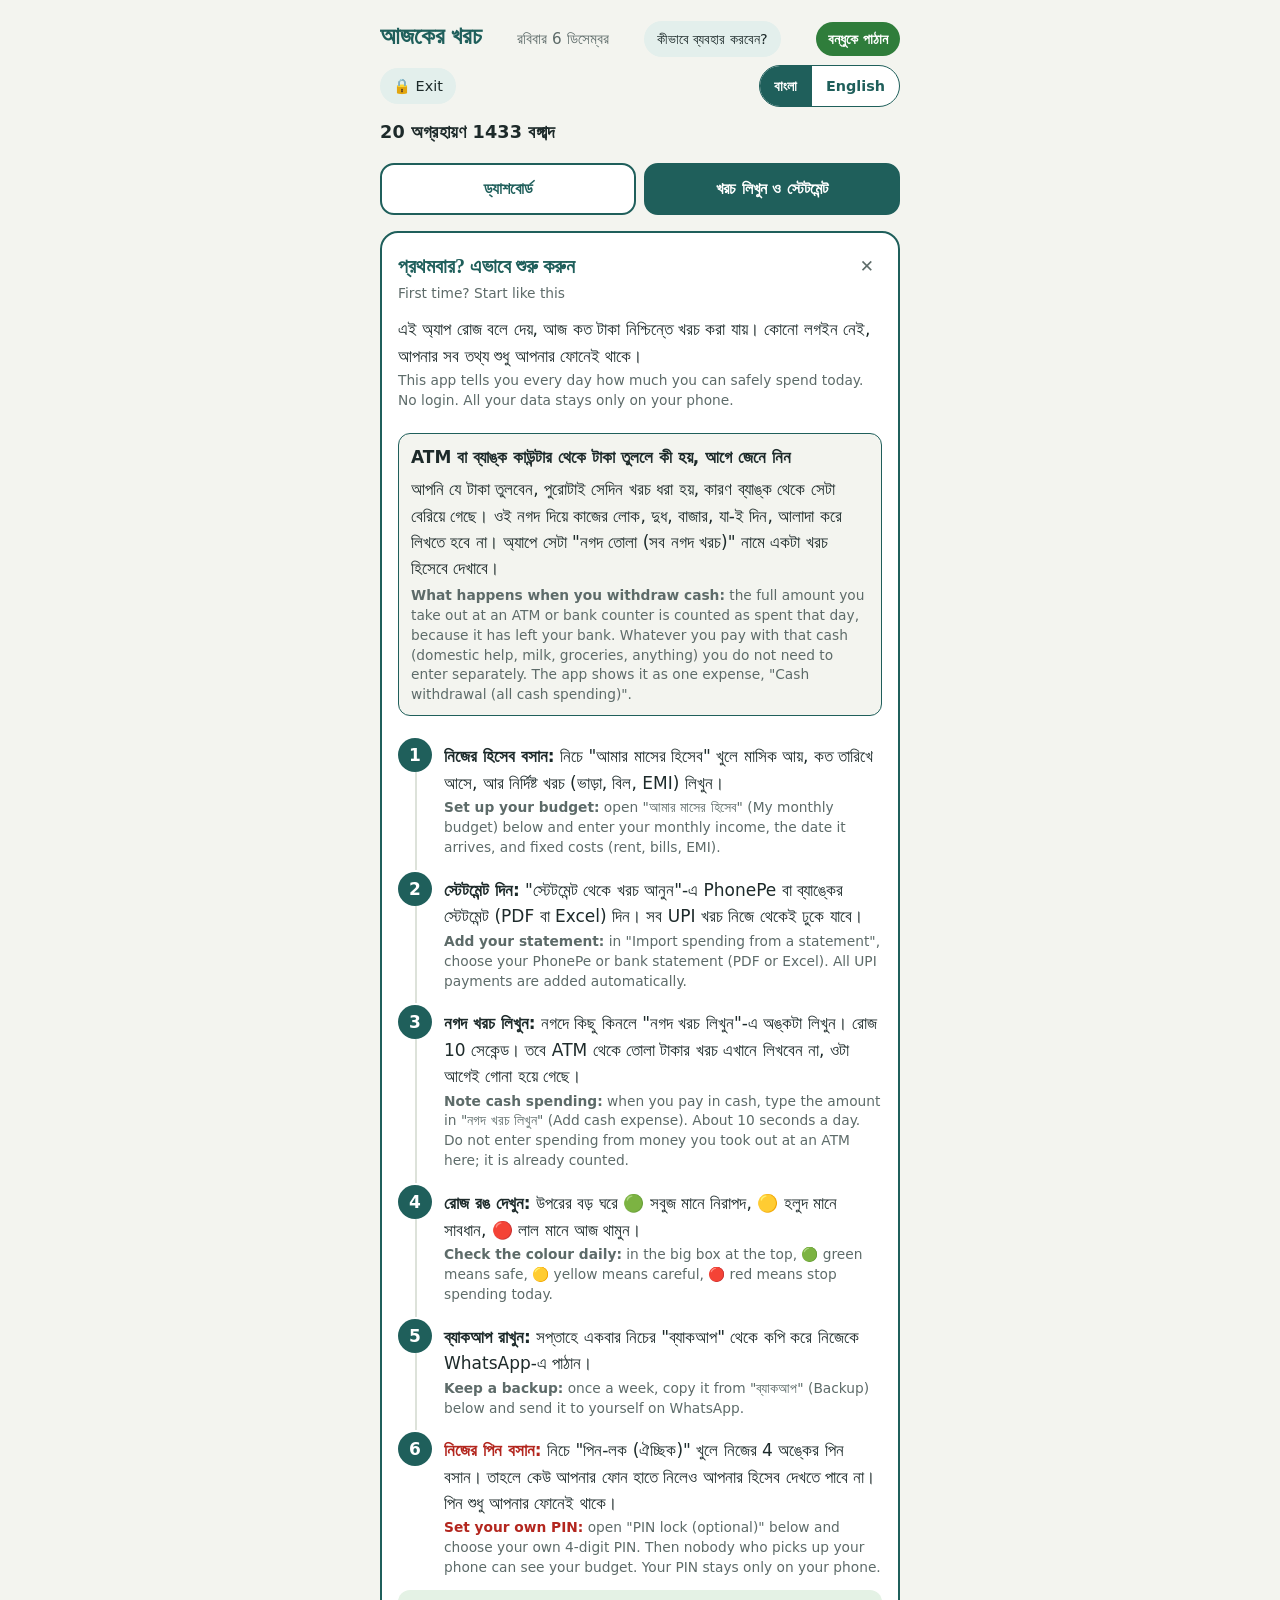
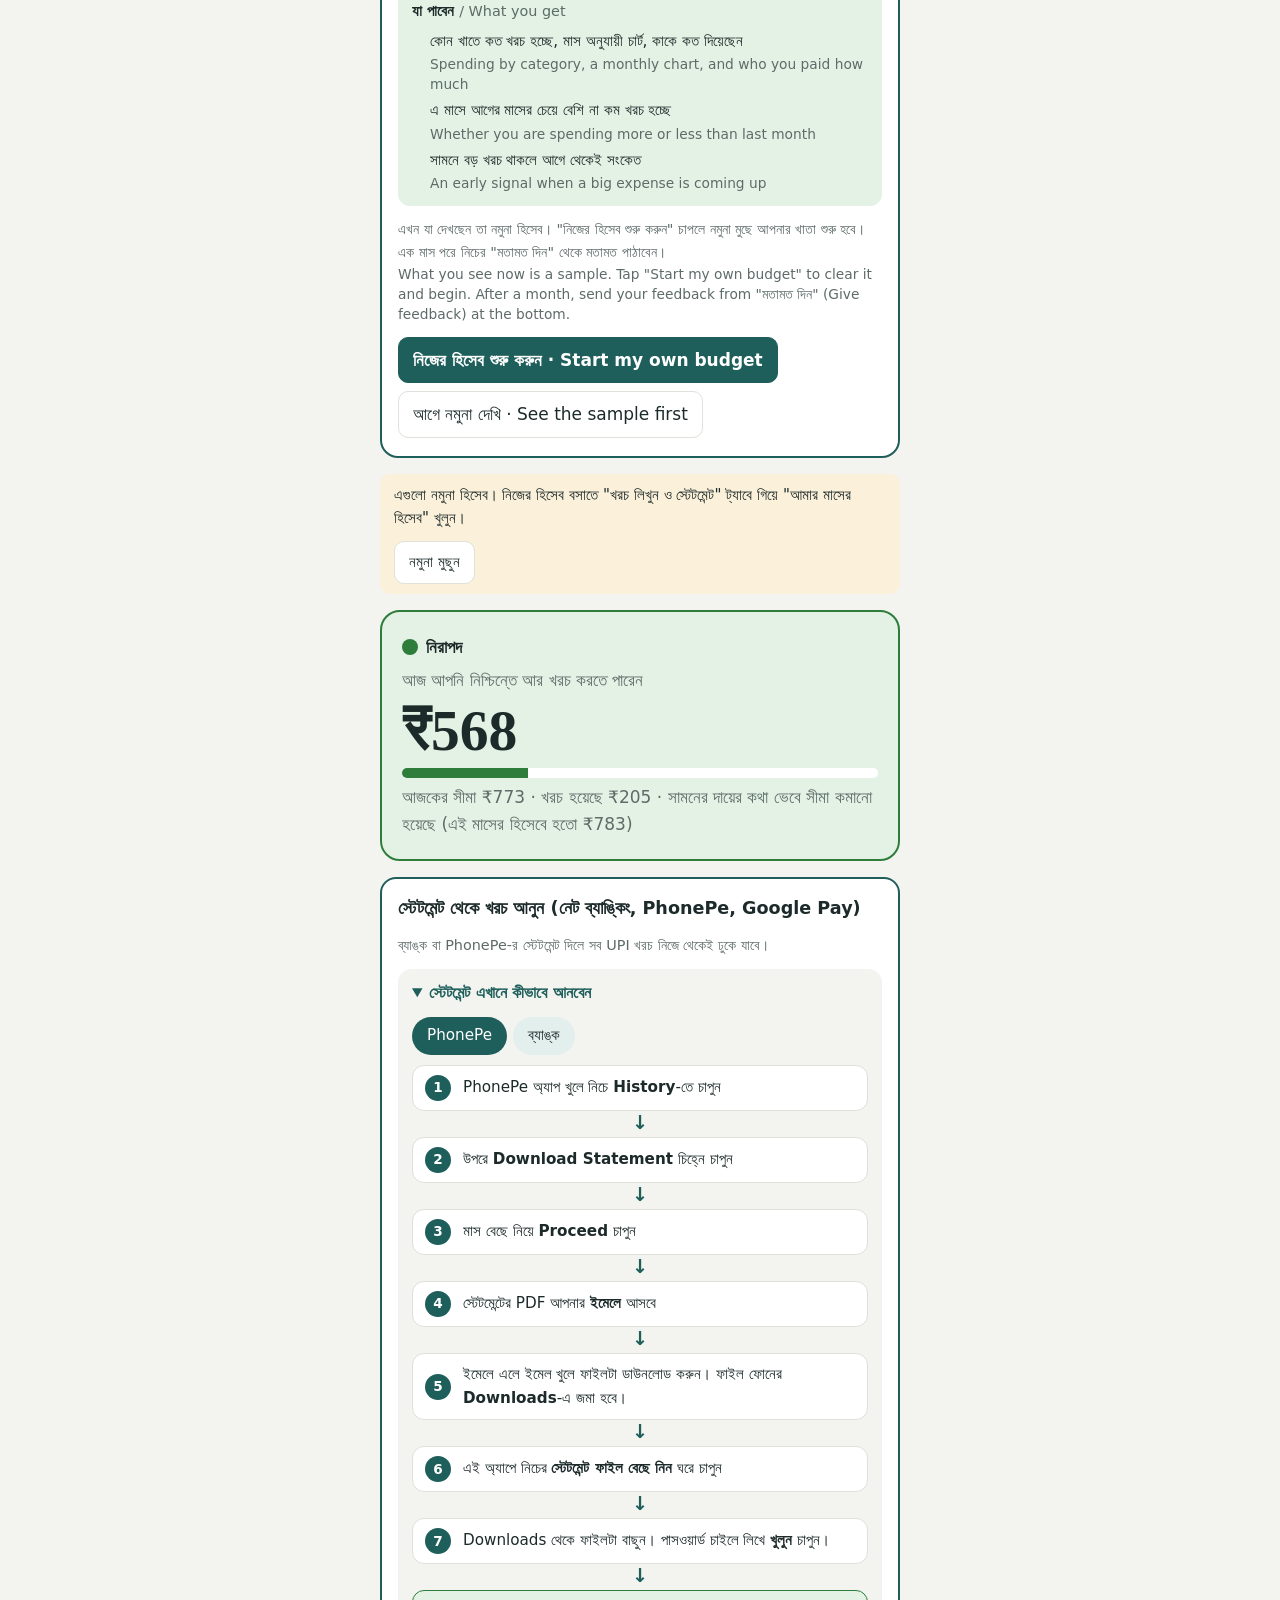
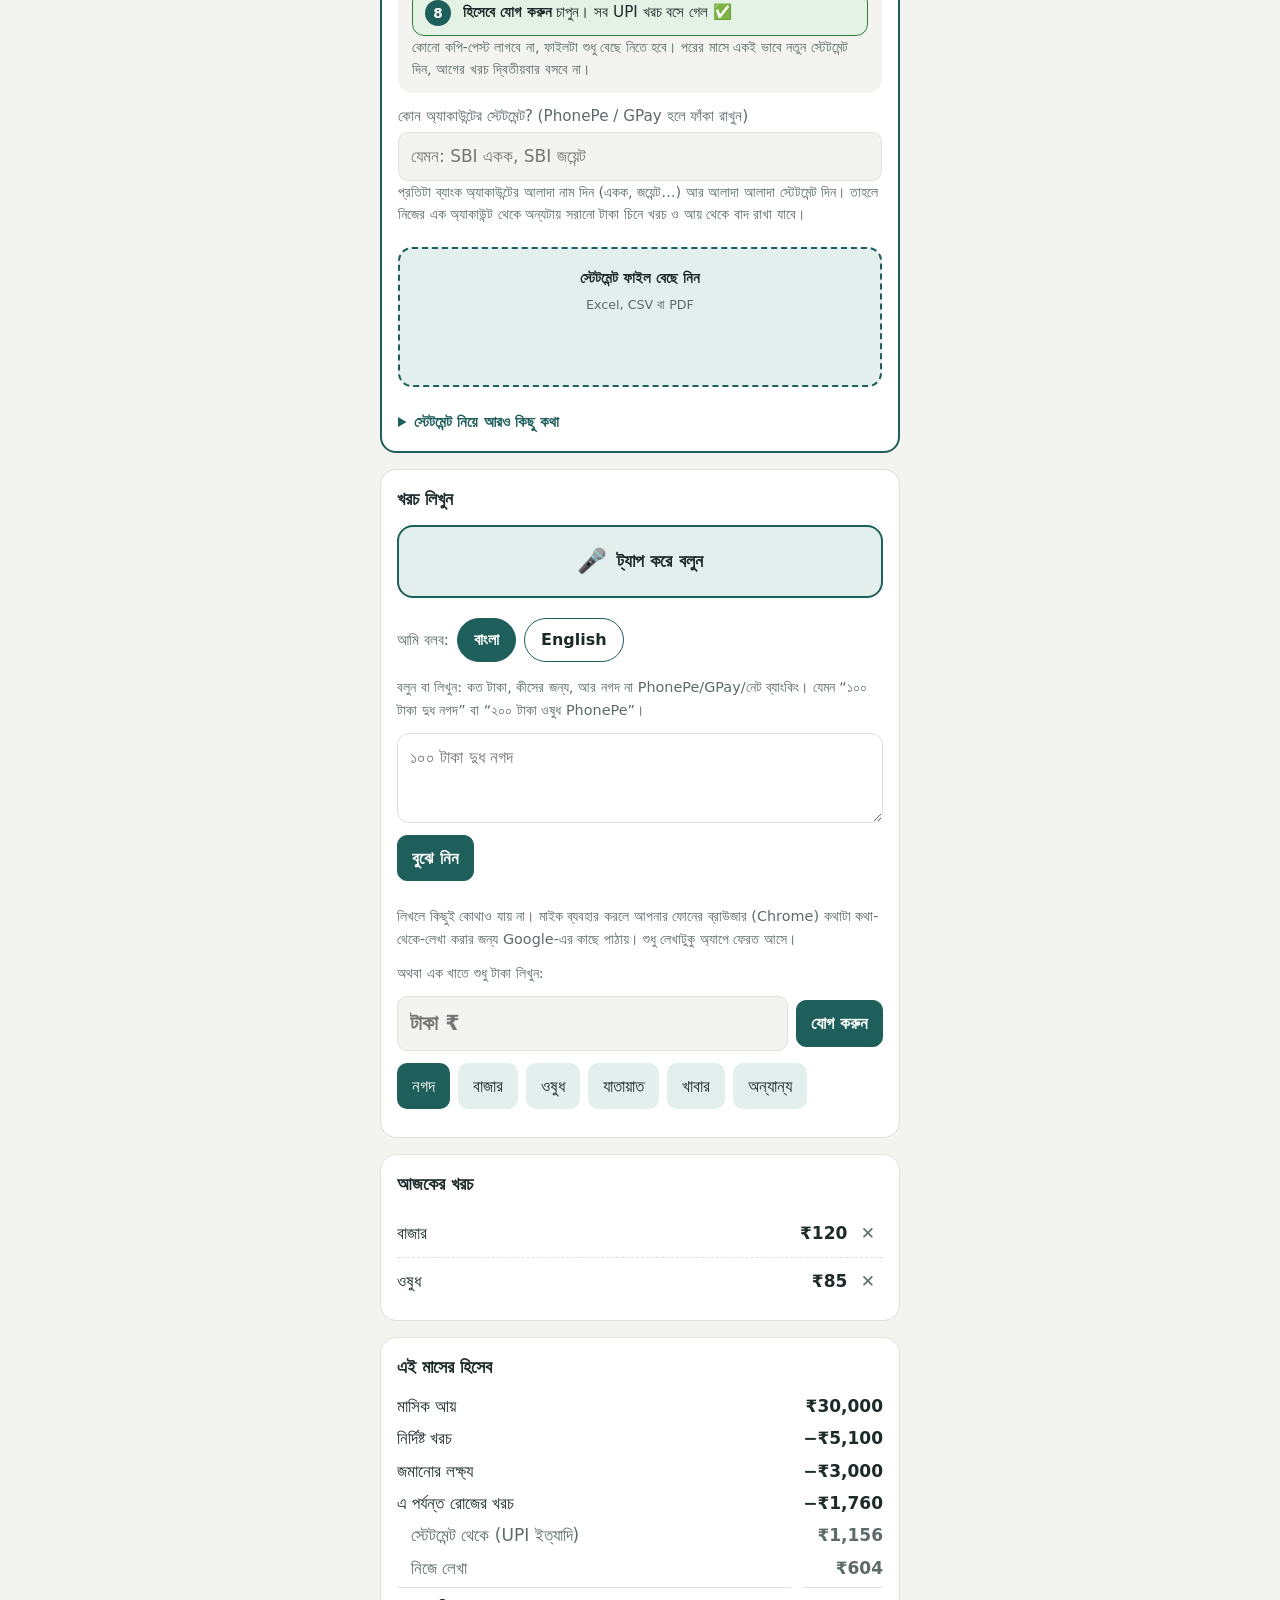
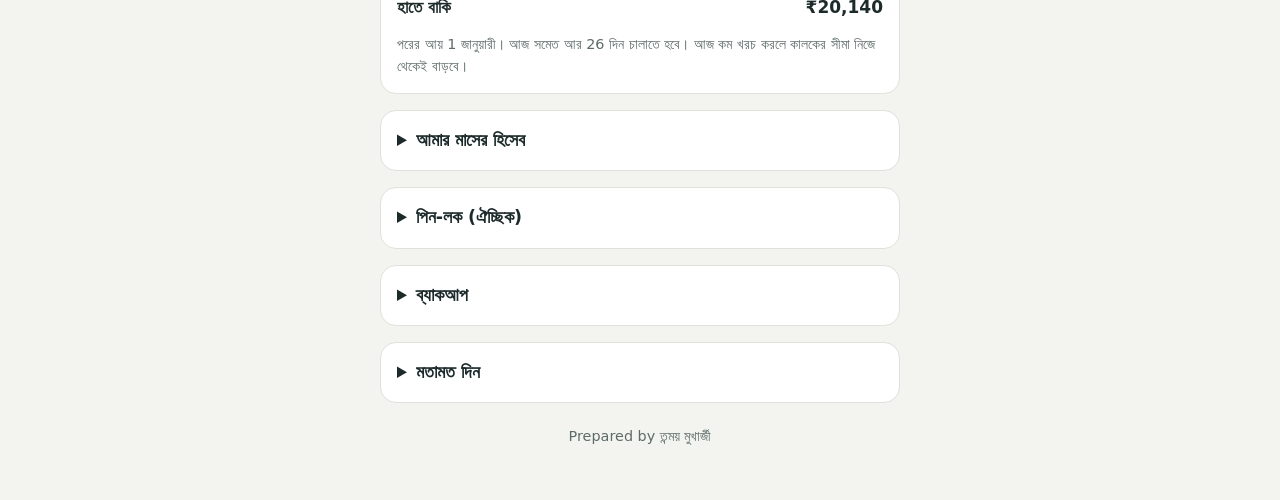
==== commit 971cd31a: "Wide dashboard layout, segmented language switch, cleaner dashboard section Co-Authored-By: Claude S" ====
--- a/index.html
+++ b/index.html
@@ -253,7 +253,7 @@
 .onb small.en,.gets small.en{display:block;color:var(--muted);font-size:.86rem;font-weight:400;line-height:1.45;margin-top:2px;font-family:var(--f-body)}
 .en-inline{color:var(--muted);font-weight:400;font-size:.9rem}
 .helpbtn.sharebtn{background:var(--go);color:var(--card);text-decoration:none;font-weight:600}
-#langBtn{font-weight:600;border:1px solid var(--accent);background:var(--card);color:var(--accent)}
+.langsw{display:inline-flex;border:1px solid var(--accent);border-radius:999px;overflow:hidden;background:var(--card)}.langsw button{border:0;border-radius:0;background:transparent;color:var(--accent);font-weight:600;padding:6px 14px;font-size:.9rem;min-height:40px}.langsw button+button{border-left:1px solid var(--accent)}.langsw button[aria-pressed="true"]{background:var(--accent);color:var(--card)}
 .helpbtn{font-size:.9rem;padding:6px 12px;border-radius:999px;background:var(--accent-soft);border-color:transparent}
 .fbq{display:flex;flex-direction:column;gap:4px;font-size:.95rem;color:var(--ink);flex:none}
 .flowbox{background:var(--bg);border-radius:14px;padding:12px 14px;counter-reset:fs}
@@ -299,6 +299,18 @@
 .calrow small{display:block;color:var(--muted)}
 .calform{display:flex;flex-wrap:wrap;gap:8px;align-items:center}
 .calform input[type=number]{width:4.5em}
+section#dash{background:transparent;border:0;padding:0;gap:14px}
+#dash>h2,#dashPeriod,#fyBox,#incCard{display:none!important}
+@media (min-width:900px){
+ .wrap{max-width:1180px}
+ .wrap>*:not(#dash){width:100%;max-width:520px;margin-inline:auto}
+ #dashBody{display:grid!important;grid-template-columns:repeat(2,minmax(0,1fr));gap:14px;align-items:start}
+ #dashBody>*{grid-column:1/-1;margin-top:0}
+ #dashBody>.ksec{grid-column:auto}
+ #dashBody>.ksec:has(.advg){grid-column:1/-1}
+ .stats{grid-template-columns:repeat(auto-fit,minmax(11rem,1fr))}
+ .hero{padding:22px 26px}
+}
 </style>
 </head>
 <body>
@@ -314,7 +326,7 @@
     <a class="helpbtn sharebtn" id="shareApp" href="https://wa.me/?text=%E0%A6%86%E0%A6%9C%E0%A6%95%E0%A7%87%E0%A6%B0%20%E0%A6%96%E0%A6%B0%E0%A6%9A%20%E0%A6%85%E0%A7%8D%E0%A6%AF%E0%A6%BE%E0%A6%AA%3A%20%E0%A6%B0%E0%A7%8B%E0%A6%9C%20%E0%A6%9C%E0%A6%BE%E0%A6%A8%E0%A7%81%E0%A6%A8%20%E0%A6%86%E0%A6%9C%20%E0%A6%95%E0%A6%A4%20%E0%A6%9F%E0%A6%BE%E0%A6%95%E0%A6%BE%20%E0%A6%A8%E0%A6%BF%E0%A6%B6%E0%A7%8D%E0%A6%9A%E0%A6%BF%E0%A6%A8%E0%A7%8D%E0%A6%A4%E0%A7%87%20%E0%A6%96%E0%A6%B0%E0%A6%9A%20%E0%A6%95%E0%A6%B0%E0%A6%BE%20%E0%A6%AF%E0%A6%BE%E0%A6%AF%E0%A6%BC%E0%A5%A4%20%E0%A6%B2%E0%A6%97%E0%A6%87%E0%A6%A8%20%E0%A6%A8%E0%A7%87%E0%A6%87%2C%20%E0%A6%B8%E0%A6%AC%20%E0%A6%A4%E0%A6%A5%E0%A7%8D%E0%A6%AF%20%E0%A6%B6%E0%A7%81%E0%A6%A7%E0%A7%81%20%E0%A6%86%E0%A6%AA%E0%A6%A8%E0%A6%BE%E0%A6%B0%20%E0%A6%AB%E0%A7%8B%E0%A6%A8%E0%A7%87%E0%A5%A4%20https%3A%2F%2Fpappa6.github.io%2Fajker-khoroch%2F" target="_blank" rel="noopener"><span data-en="Share with a friend">বন্ধুকে পাঠান</span></a>
     <button class="helpbtn installtop" id="installTop" hidden><span data-en="📲 Install on phone">📲 ফোনে বসান</span></button>
     <button class="helpbtn" id="exitBtn" aria-label="Exit">🔒 Exit</button>
-    <button class="helpbtn" id="langBtn" aria-label="ভাষা / Language">English</button>
+    <div class="langsw" role="group" aria-label="ভাষা / Language"><button type="button" id="langBn" aria-pressed="true">বাংলা</button><button type="button" id="langEn" aria-pressed="false">English</button></div>
   </header>
   <div class="datestrip" id="dateStrip" aria-live="polite"></div>
   <div class="tabbar" id="tabbar" role="tablist"><button type="button" role="tab" id="tabDash" data-tab="dash" aria-selected="true"><span data-en="Dashboard">ড্যাশবোর্ড</span></button><button type="button" role="tab" id="tabToday" data-tab="today" aria-selected="false"><span data-en="Add spending &amp; statements">খরচ লিখুন ও স্টেটমেন্ট</span></button></div>
@@ -1118,7 +1130,7 @@
   return s;
 }
 function renderDash(){
-  if(!dashP){const [a,b]=periodRange("m0");dashP=S.exp.filter(e=>e.d>=a&&e.d<=b).length>=5?"m0":"all";}
+  if(!dashP){const [a,b]=periodRange("m0");dashP=S.exp.filter(e=>e.d>=a&&e.d<=b).length>=5?"all":"all";}
   renderInc();renderUns();
   const body=$("dashBody");
   if(!S.exp.length){
@@ -1137,7 +1149,7 @@
     const sb=$("skSample");if(sb)sb.onclick=()=>loadSample();
     return;
   }
-  if(!dashP){const [a,b]=periodRange("m0");dashP=S.exp.filter(e=>e.d>=a&&e.d<=b).length>=5?"m0":"all";}
+  if(!dashP){const [a,b]=periodRange("m0");dashP=S.exp.filter(e=>e.d>=a&&e.d<=b).length>=5?"all":"all";}
   dashFY=/^ym:/.test(dashP)?fyOfMonth(dashP.slice(3)):/^fy:/.test(dashP)?+dashP.slice(3):null;
   {let fb=$("fyBox");if(!fb){fb=document.createElement("div");fb.id="fyBox";$("dashPeriod").after(fb)}
     const t0=new Date(),cy=t0.getMonth()>=3?t0.getFullYear():t0.getFullYear()-1,hasM=new Set(S.exp.map(e=>e.d.slice(0,7)));
@@ -2552,18 +2564,21 @@
     if(el.dataset.bnPh===undefined) el.dataset.bnPh=el.placeholder;
     el.placeholder=LANG==="en"?el.dataset.enPh:el.dataset.bnPh;
   });
-  $("langBtn").textContent=LANG==="en"?"বাংলা":"English";
+  $("langBn").setAttribute("aria-pressed",String(LANG!=="en"));$("langEn").setAttribute("aria-pressed",String(LANG==="en"));
   $("shareApp").href="https://wa.me/?text="+encodeURIComponent(shareText()+" "+APP_URL);
   tagBox.querySelectorAll("button").forEach(b=>b.textContent=tagLabel(b.dataset.tag));
   showToday();
 }
-$("langBtn").onclick=()=>{
-  LANG=LANG==="en"?"bn":"en";
+function setLangTo(to){
+  if(LANG===to)return;
+  LANG=to;
   try{localStorage.setItem(LANG_KEY,LANG)}catch(_){}
   if(S.sample){S=sample();S.payeeCat={};save();}
   applyLang();render();
   if(pending&&!$("preview").hidden) showPreview();
-};
+}
+$("langBn").onclick=()=>setLangTo("bn");
+$("langEn").onclick=()=>setLangTo("en");
 /* two tabs: the dashboard, and the page for adding spending and statements */
 function setTab(t){
   document.body.setAttribute("data-tab",t);
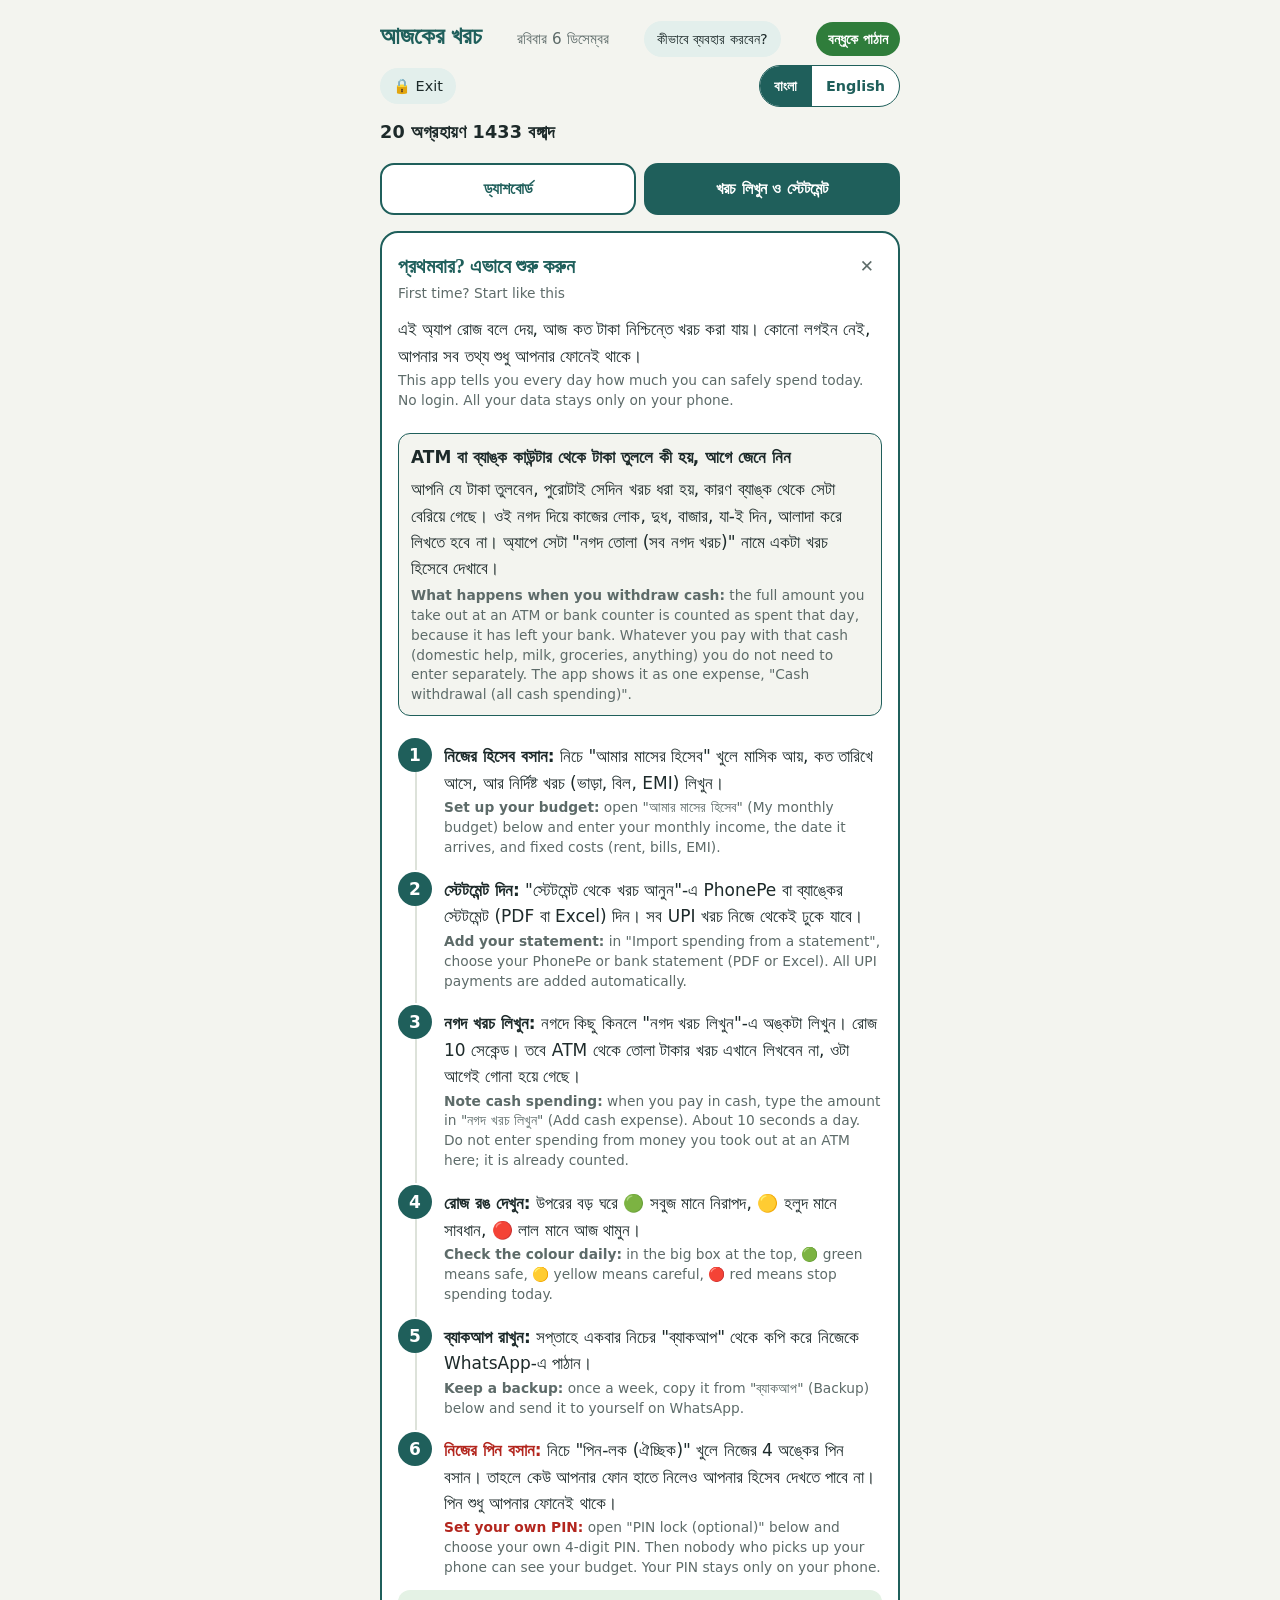
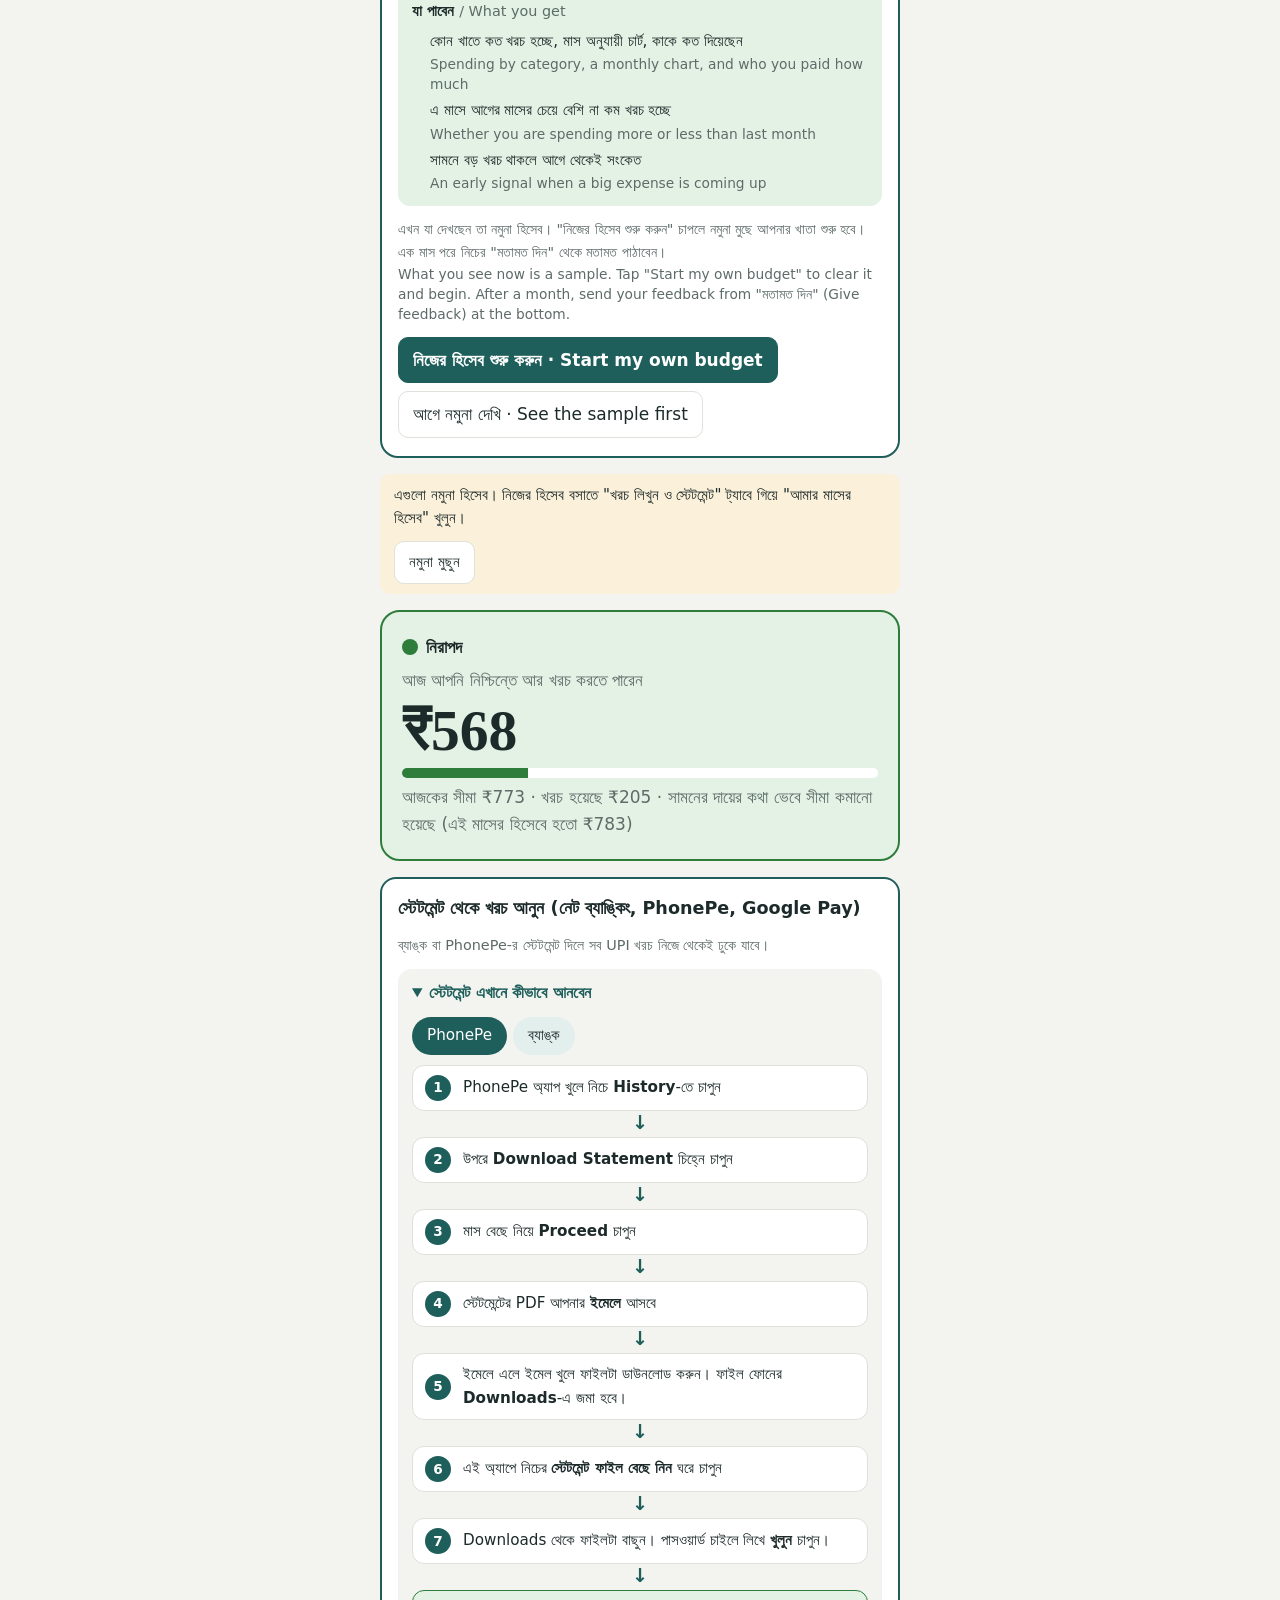
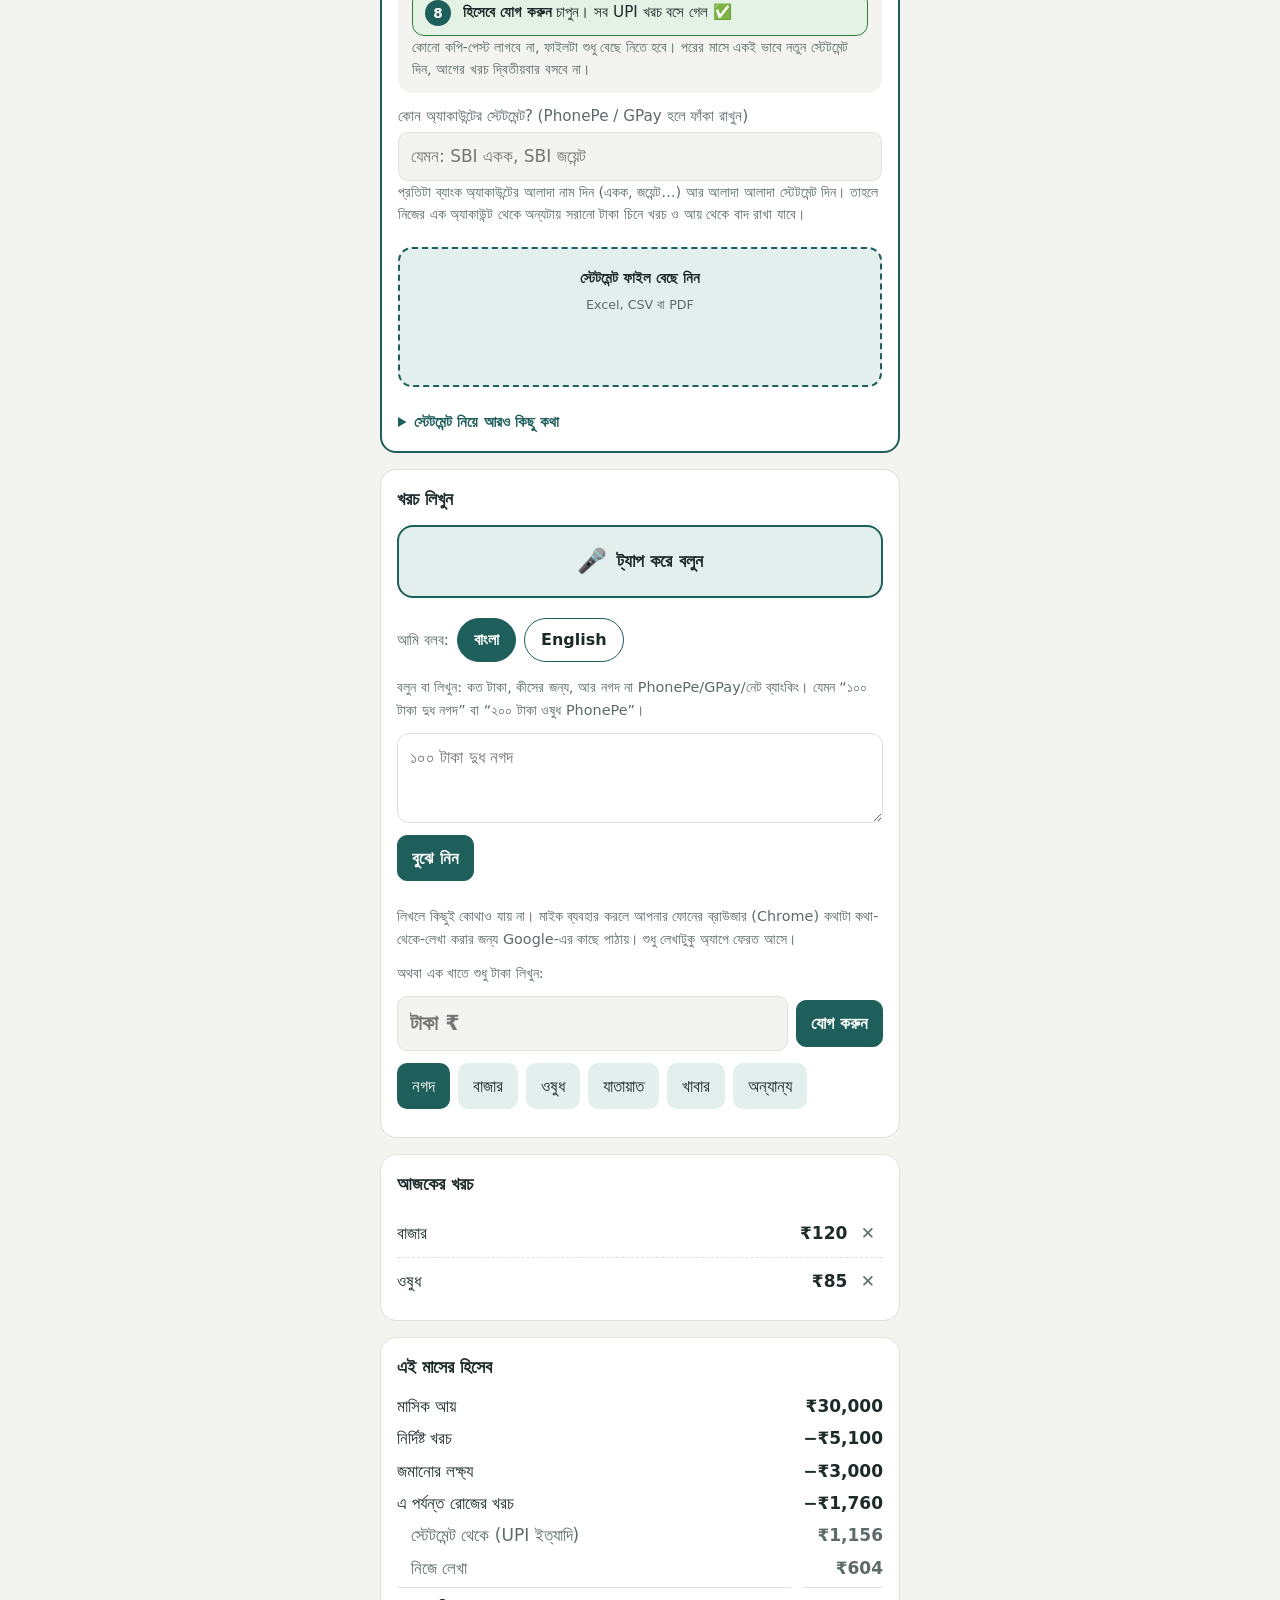
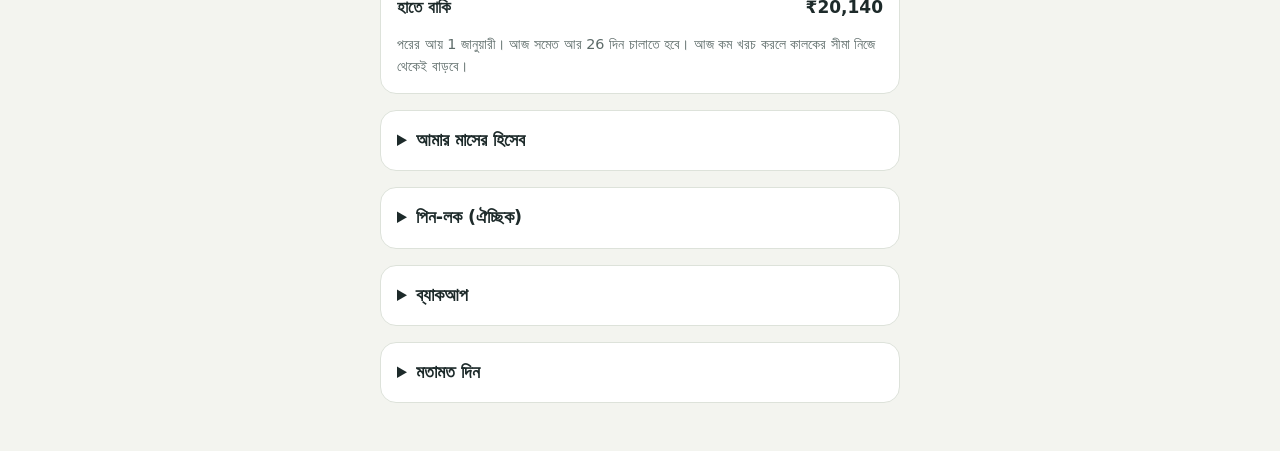
==== commit 7b008965: "Remove personal name and place hints; add QR code" ====
--- a/index.html
+++ b/index.html
@@ -619,7 +619,6 @@
       <a class="primary" id="fbWA" href="https://wa.me/918001195515" target="_blank" rel="noopener" style="display:inline-block;text-decoration:none;padding:11px 18px;border-radius:12px"><span data-en="Message on WhatsApp">WhatsApp-এ জানান</span></a>
     </details>
   </section>
-  <p class="credit">Prepared by তন্ময় মুখার্জী</p>
 </div>
 
 <script>
@@ -675,9 +674,9 @@
     const dm=d.getDate(),mi=(d.getFullYear()-start.getFullYear())*12+d.getMonth()-start.getMonth();
     if(dm===5)push(new Date(d),1200+rnd()*700,"WBSEDCL ELECTRICITY BILL","বিল ও রিচার্জ");
     if(dm===8)push(new Date(d),349,"JIO RECHARGE","বিল ও রিচার্জ");
-    if(dm===10)push(new Date(d),2000,"RINA DIDI HOUSE HELP","পরিবার ও ব্যক্তিগত");
+    if(dm===10)push(new Date(d),2000,"HOUSE HELP","পরিবার ও ব্যক্তিগত");
     if(dm===28)push(new Date(d),3000,"SBI MUTUAL FUND SIP","সঞ্চয়");
-    if(dm===14&&mi===2)push(new Date(d),14500,"DURGAPUR MUNICIPAL PROPERTY TAX","বিল ও রিচার্জ");
+    if(dm===14&&mi===2)push(new Date(d),14500,"MUNICIPAL PROPERTY TAX","বিল ও রিচার্জ");
     if(dm===16&&mi===1)push(new Date(d),12000,"SHREE HOUSE PAINTING WORKS","বাড়ি ও মেরামত");
     if(dm===20&&mi===3)push(new Date(d),2100,"PUJO COMMITTEE DONATION","পুজো ও দান");
   }
@@ -877,7 +876,7 @@
   ["নগদ তোলা",/\batm\b|cash ?wd|cash withdrawal|cwdr|\bnwd\b/i]
 ];
 const TAGCAT={"বাজার":"বাজার ও মুদি","ওষুধ":"স্বাস্থ্য ও ওষুধ","যাতায়াত":"যাতায়াত ও জ্বালানি","খাবার":"খাবার ও মিষ্টি","নগদ তোলা":"নগদ তোলা"};
-/* SBI net-banking narrations: "WDL TFR UPI/DR/ref/NAME/BANK/vpa/Paym 00976.. AT 13124 BIDHANNAGAR, DURGAPUR" -> the real name */
+/* SBI net-banking narrations: "WDL TFR UPI/DR/ref/NAME/BANK/vpa/Paym 00976.. AT 13124 SOME TOWN" -> the real name */
 function sbiName(d){
   let s=String(d||"").replace(/\s+/g," ").trim(),m;
   s=s.replace(/\s+AT\s+\d{4,6}\b.*$/i,"");
@@ -2447,35 +2446,67 @@
   if(!SR){mic.hidden=true;$("vPriv").textContent=T("এই ব্রাউজারে মাইক চলে না, তাই বাক্যটা লিখে ‘বুঝে নিন’ চাপুন।","This browser has no microphone input, so type the sentence and press ‘Understand’.")}
   else{
     const VKEY="ajkerKhoroch.vlang";
+    /* inside another site's page (such as a Claude artifact) the browser never lets a page use the microphone */
+    const inFrame=(()=>{try{return window.self!==window.top}catch(_){return true}})();
+    const FRAME_MSG=()=>T("এই পাতাটা Claude-এর ভেতরে খোলা, আর Claude এখানে মাইক বন্ধ রাখে, তাই মাইক চলবে না। বলে খরচ লিখতে Chrome-এ নতুন ট্যাবে pappa6.github.io/ajker-khoroch খুলুন (ফোনে ‘Add to Home screen’ দিন)। এখানে লিখে ‘বুঝে নিন’ চাপলে কাজ হবে।","This page is open inside Claude, and Claude keeps the microphone off here. To speak your spending, open pappa6.github.io/ajker-khoroch in a new Chrome tab (on a phone, use ‘Add to Home screen’). Typing and pressing ‘Understand’ works here.");
+    const addOpenLink=()=>{const n=$("vNote");if(n.querySelector("a"))return;const l=document.createElement("a");l.href="https://pappa6.github.io/ajker-khoroch/";l.target="_blank";l.rel="noopener";l.style.cssText="display:inline-block;margin-top:8px;font-weight:700;font-size:1.05rem";l.textContent=T("👉 মাইক-সহ পাতা Chrome-এ খুলুন","👉 Open the page that has the microphone");n.appendChild(document.createElement("br"));n.appendChild(l)};
+    if(inFrame){$("vNote").textContent=FRAME_MSG();addOpenLink()}
     const tz=(()=>{try{return Intl.DateTimeFormat().resolvedOptions().timeZone||""}catch(_){return ""}})();
     let vl=null;try{vl=localStorage.getItem(VKEY)}catch(_){}
     if(vl!=="bn-IN"&&vl!=="en-IN")vl=(LANG==="en"&&!/Asia\/(Kolkata|Calcutta|Dhaka)/.test(tz))?"en-IN":"bn-IN";
     const paintVl=()=>document.querySelectorAll(".vlang button").forEach(b=>b.setAttribute("aria-pressed",String(b.dataset.vl===vl)));
     document.querySelectorAll(".vlang button").forEach(b=>b.onclick=()=>{vl=b.dataset.vl;try{localStorage.setItem(VKEY,vl)}catch(_){}paintVl();
       $("vNote").textContent=vl==="bn-IN"?T("এবার বাংলায় বলুন, যেমন: ‘একশো টাকা দুধ নগদ’।","Now speak in Bengali, e.g. ‘একশো টাকা দুধ নগদ’."):T("Now speak in English, e.g. ‘100 rupees milk cash’.","Now speak in English, e.g. ‘100 rupees milk cash’.");
-      if(on&&rec){try{rec.abort()}catch(_){}}});
+      });
     paintVl();
-    let t1=null,t2=null,t3=null,gotAny=false;
-    const idle=()=>{on=false;mic.classList.remove("on");$("micTxt").textContent=T("ট্যাপ করে বলুন","Tap and speak");[t1,t2,t3].forEach(clearTimeout);t1=t2=t3=null};
-    mic.onclick=()=>{
-      if(on&&rec){try{rec.stop()}catch(_){}t3=setTimeout(idle,2500);return}
-      try{rec=new SR();rec.lang=vl;rec.interimResults=true;rec.continuous=false;rec.maxAlternatives=1;}catch(_){return}
-      let fin="";gotAny=false;on=true;mic.classList.add("on");$("vtxt").value="";$("vcard").hidden=true;$("vNote").textContent="";
-      $("micTxt").textContent=T("শুনছি… থামাতে ট্যাপ করুন","Listening… tap to stop");
-      /* never stay stuck: stop when nothing is heard, and in any case after 25 seconds */
-      t1=setTimeout(()=>{if(on&&!gotAny){try{rec.stop()}catch(_){}t3=setTimeout(idle,2500)}},9000);
-      t2=setTimeout(()=>{if(on){try{rec.stop()}catch(_){}t3=setTimeout(idle,2500)}},25000);
-      rec.onresult=ev=>{gotAny=true;let t="";for(let i=0;i<ev.results.length;i++)t+=ev.results[i][0].transcript+" ";fin=t.trim();$("vtxt").value=fin};
-      rec.onerror=ev=>{idle();const e=ev.error;if(e==="aborted")return;
-        $("vNote").textContent=e==="not-allowed"||e==="service-not-allowed"?T("মাইকের অনুমতি দেওয়া নেই। ঠিকানার পাশের তালা বা ⓘ চিহ্নে চেপে মাইক ‘Allow’ করুন, অথবা লিখে দিন।","Microphone permission is off. Tap the lock or ⓘ next to the address, allow the microphone, or type."):
+    /* continuous listening: tap once, speak many items, tap again to finish. The browser may end a recording
+       by itself after a pause; we quietly start a new one and keep all the words together. */
+    const SIL=window.__akSil||60000, CAP=window.__akCap||300000;
+    let ti=null,t3=null,fails=0,active=false,finishing=false,acc="",cur="",t0=0,lastAct=0,gotAny=false,fatal=false;
+    const joinRes=ev=>{const out=[];for(let i=0;i<ev.results.length;i++){const tr=(ev.results[i][0].transcript||"").trim();if(!tr)continue;
+      /* some phones repeat the whole sentence in each new result: keep only the longest one */
+      if(out.length&&tr.indexOf(out[out.length-1])===0)out[out.length-1]=tr;else out.push(tr)}return out.join(" ")};
+    const idle=()=>{on=false;active=false;finishing=false;mic.classList.remove("on");$("micTxt").textContent=T("ট্যাপ করে বলুন","Tap and speak");clearInterval(ti);clearTimeout(t3);ti=t3=null};
+    const full=()=>(acc+" "+cur).trim();
+    const label=()=>{const sec=Math.floor((Date.now()-t0)/1000),mm=Math.floor(sec/60),ss=String(sec%60).padStart(2,"0");let n=0;try{const P=vParse(full());if(P&&P.ok)n=P.items.length}catch(_){}
+      $("micTxt").textContent=T("শুনছি "+mm+":"+ss+(n?" · "+n+"টি পেয়েছি":"")+" — শেষ হলে আবার ট্যাপ করুন","Listening "+mm+":"+ss+(n?" · "+n+" found":"")+" — tap again when done")};
+    const finalize=()=>{if(!on&&!active)return;const txt=full();idle();$("vtxt").value=txt;if(txt.trim())runParse();else if(!$("vNote").textContent)$("vNote").textContent=T("কিছু শোনা যায়নি। আবার ট্যাপ করে বলুন।","Heard nothing. Tap and speak again.")};
+    const finish=()=>{if(!active||finishing)return;finishing=true;active=false;try{rec.stop()}catch(_){}clearTimeout(t3);t3=setTimeout(finalize,2500)};
+    const errMsg=e=>e==="not-allowed"||e==="service-not-allowed"?(inFrame?FRAME_MSG():T("মাইকের অনুমতি দেওয়া নেই। ঠিকানার পাশের তালা বা ⓘ চিহ্নে চেপে মাইক ‘Allow’ করুন, অথবা লিখে দিন।","Microphone permission is off. Tap the lock or ⓘ next to the address, allow the microphone, or type.")):
           e==="network"?T("বাংলা শোনার জন্য ইন্টারনেট লাগে। নেট না থাকলে লিখে দিন।","Listening needs internet. Without it, type."):
-          e==="no-speech"?T("কিছু শোনা যায়নি। ফোন মুখের কাছে ধরে আবার ট্যাপ করুন।","Heard nothing. Hold the phone closer and tap again."):
           e==="audio-capture"?T("মাইক পাওয়া যাচ্ছে না। অন্য কোনো অ্যাপ বা ট্যাব মাইক ধরে থাকলে সেটা বন্ধ করে আবার ট্যাপ করুন।","No microphone found. If another app or tab is using it, close that and tap again."):
           e==="language-not-supported"?T("এই ভাষায় শোনা যাচ্ছে না। অন্য ভাষার বোতাম চেপে দেখুন, অথবা লিখে দিন।","This language is not supported here. Try the other language button, or type."):
-          T("মাইক চলল না। আবার ট্যাপ করুন, নয়তো লিখে দিন।","Microphone did not work. Tap again, or type.")};
-      rec.onend=()=>{idle();if($("vtxt").value.trim())runParse();else if(!$("vNote").textContent)$("vNote").textContent=T("কিছু শোনা যায়নি। আবার ট্যাপ করে বলুন।","Heard nothing. Tap and speak again.")};
-      try{rec.start()}catch(_){idle();$("vNote").textContent=T("মাইক চালু করা গেল না। আবার ট্যাপ করুন।","Could not start the microphone. Tap again.")}
+          T("মাইক চলল না। আবার ট্যাপ করুন, নয়তো লিখে দিন।","Microphone did not work. Tap again, or type.");
+    const startInst=()=>{
+      if(!active)return;
+      let r;try{r=new SR();r.lang=vl;r.interimResults=true;r.continuous=true;r.maxAlternatives=1}catch(_){fatal=true;$("vNote").textContent=errMsg("x");finalize();return}
+      rec=r;const born=Date.now();let heard=false;
+      r.onresult=ev=>{if(rec!==r)return;heard=true;gotAny=true;fails=0;lastAct=Date.now();cur=joinRes(ev);$("vtxt").value=full()};
+      r.onerror=ev=>{if(rec!==r)return;const e=ev.error;if(e==="aborted"||e==="no-speech")return;
+        fatal=true;active=false;clearTimeout(t3);t3=setTimeout(finalize,1500);$("vNote").textContent=errMsg(e);setTimeout(()=>{if(inFrame&&(e==="not-allowed"||e==="service-not-allowed"))addOpenLink()},0)};
+      r.onend=()=>{if(rec!==r)return;
+        acc=full();cur="";
+        if(active&&!finishing){ /* ended by the browser: carry on with a fresh recording */
+          if(!heard&&Date.now()-born<1500)fails++;
+          if(fails>=6){fatal=true;active=false;$("vNote").textContent=errMsg("x");finalize();return}
+          setTimeout(startInst,fails?400:120);return}
+        finalize()};
+      try{r.start()}catch(_){fails++;if(fails>=6){fatal=true;active=false;$("vNote").textContent=T("মাইক চালু করা গেল না। আবার ট্যাপ করুন।","Could not start the microphone. Tap again.");finalize()}else setTimeout(startInst,400)}
     };
+    mic.onclick=()=>{
+      if(on){finish();return}
+      acc="";cur="";fails=0;fatal=false;gotAny=false;active=true;finishing=false;on=true;t0=lastAct=Date.now();
+      mic.classList.add("on");$("vtxt").value="";$("vcard").hidden=true;$("vNote").textContent="";label();
+      clearInterval(ti);ti=setInterval(()=>{
+        if(!active){return}
+        label();
+        const now=Date.now();
+        if(now-t0>=CAP||now-lastAct>=SIL){finish()}
+      },1000);
+      startInst();
+    };
+    /* language switch while listening: restart with the new language, keep the words so far */
+    document.querySelectorAll(".vlang button").forEach(b=>{const old=b.onclick;b.onclick=()=>{old();if(on&&active&&rec){const r=rec;acc=full();cur="";try{r.abort()}catch(_){}rec=null;setTimeout(startInst,200)}}});
   }
 }
 
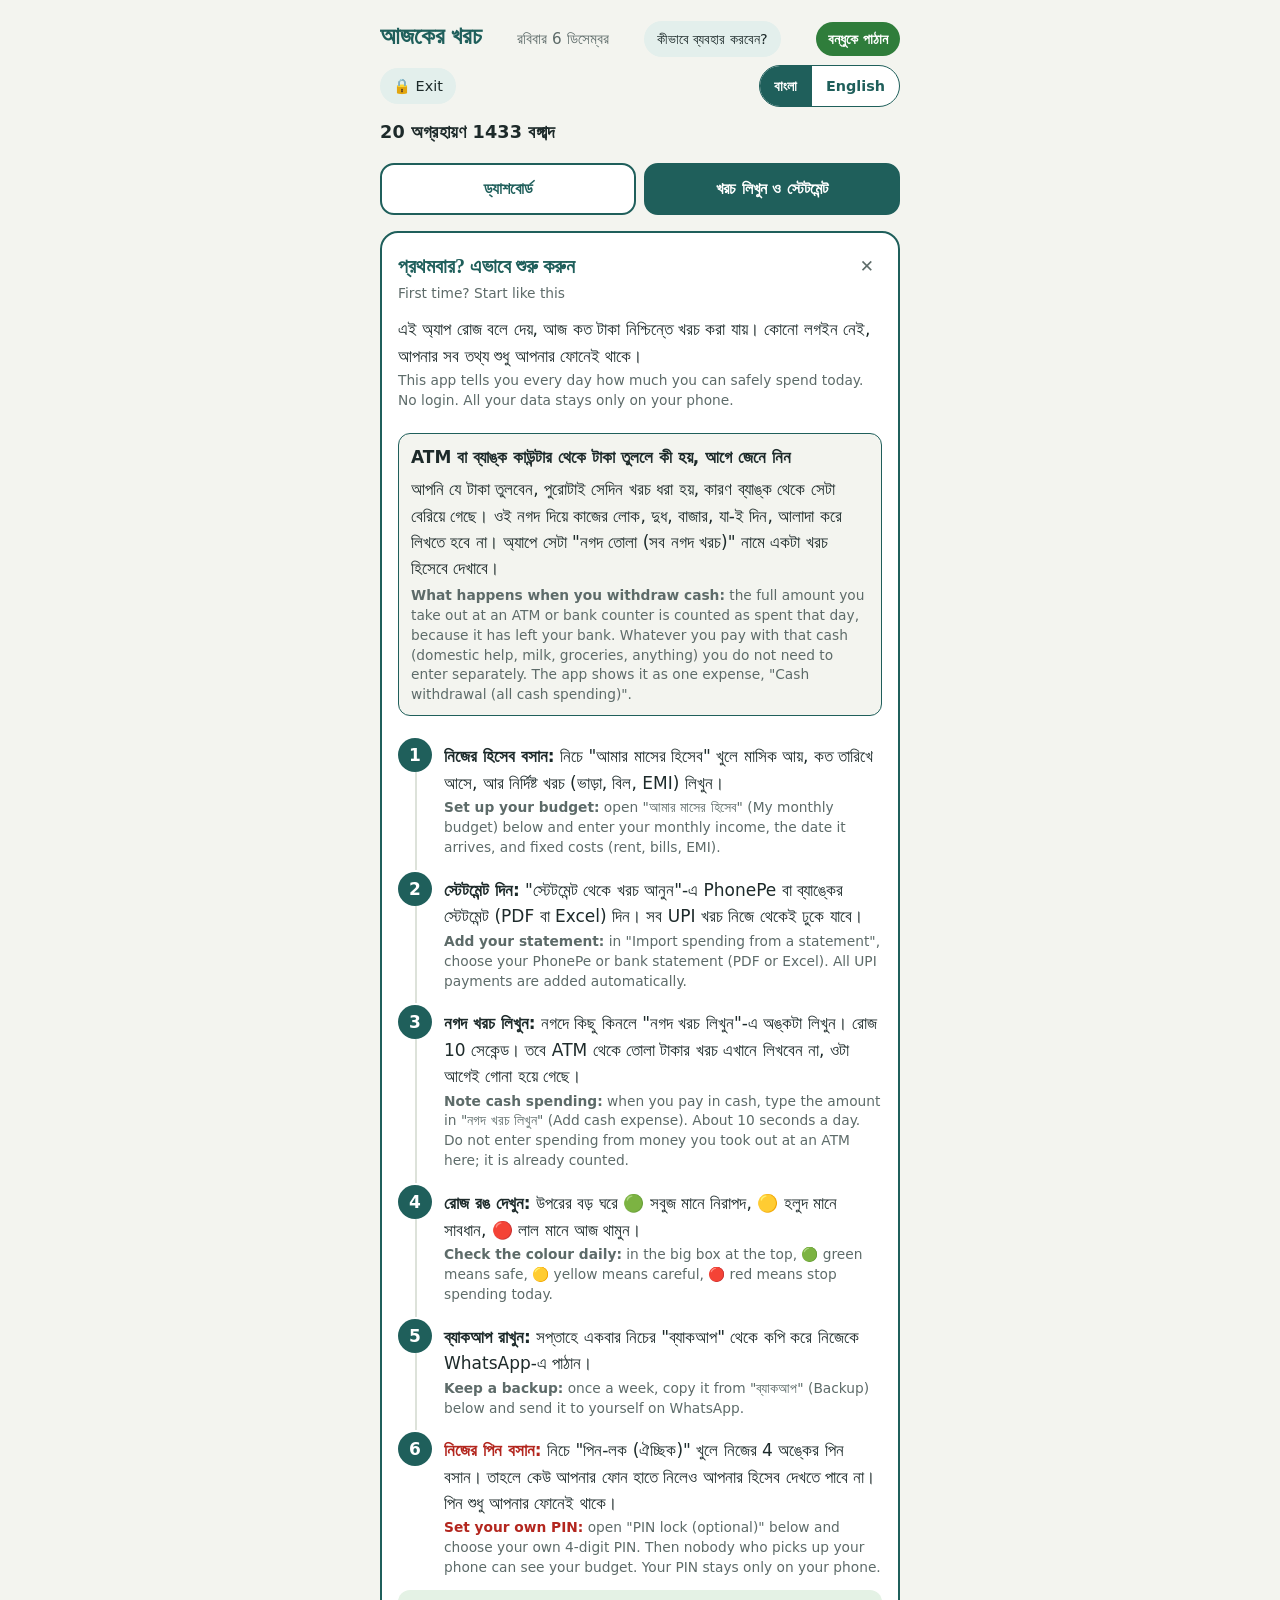
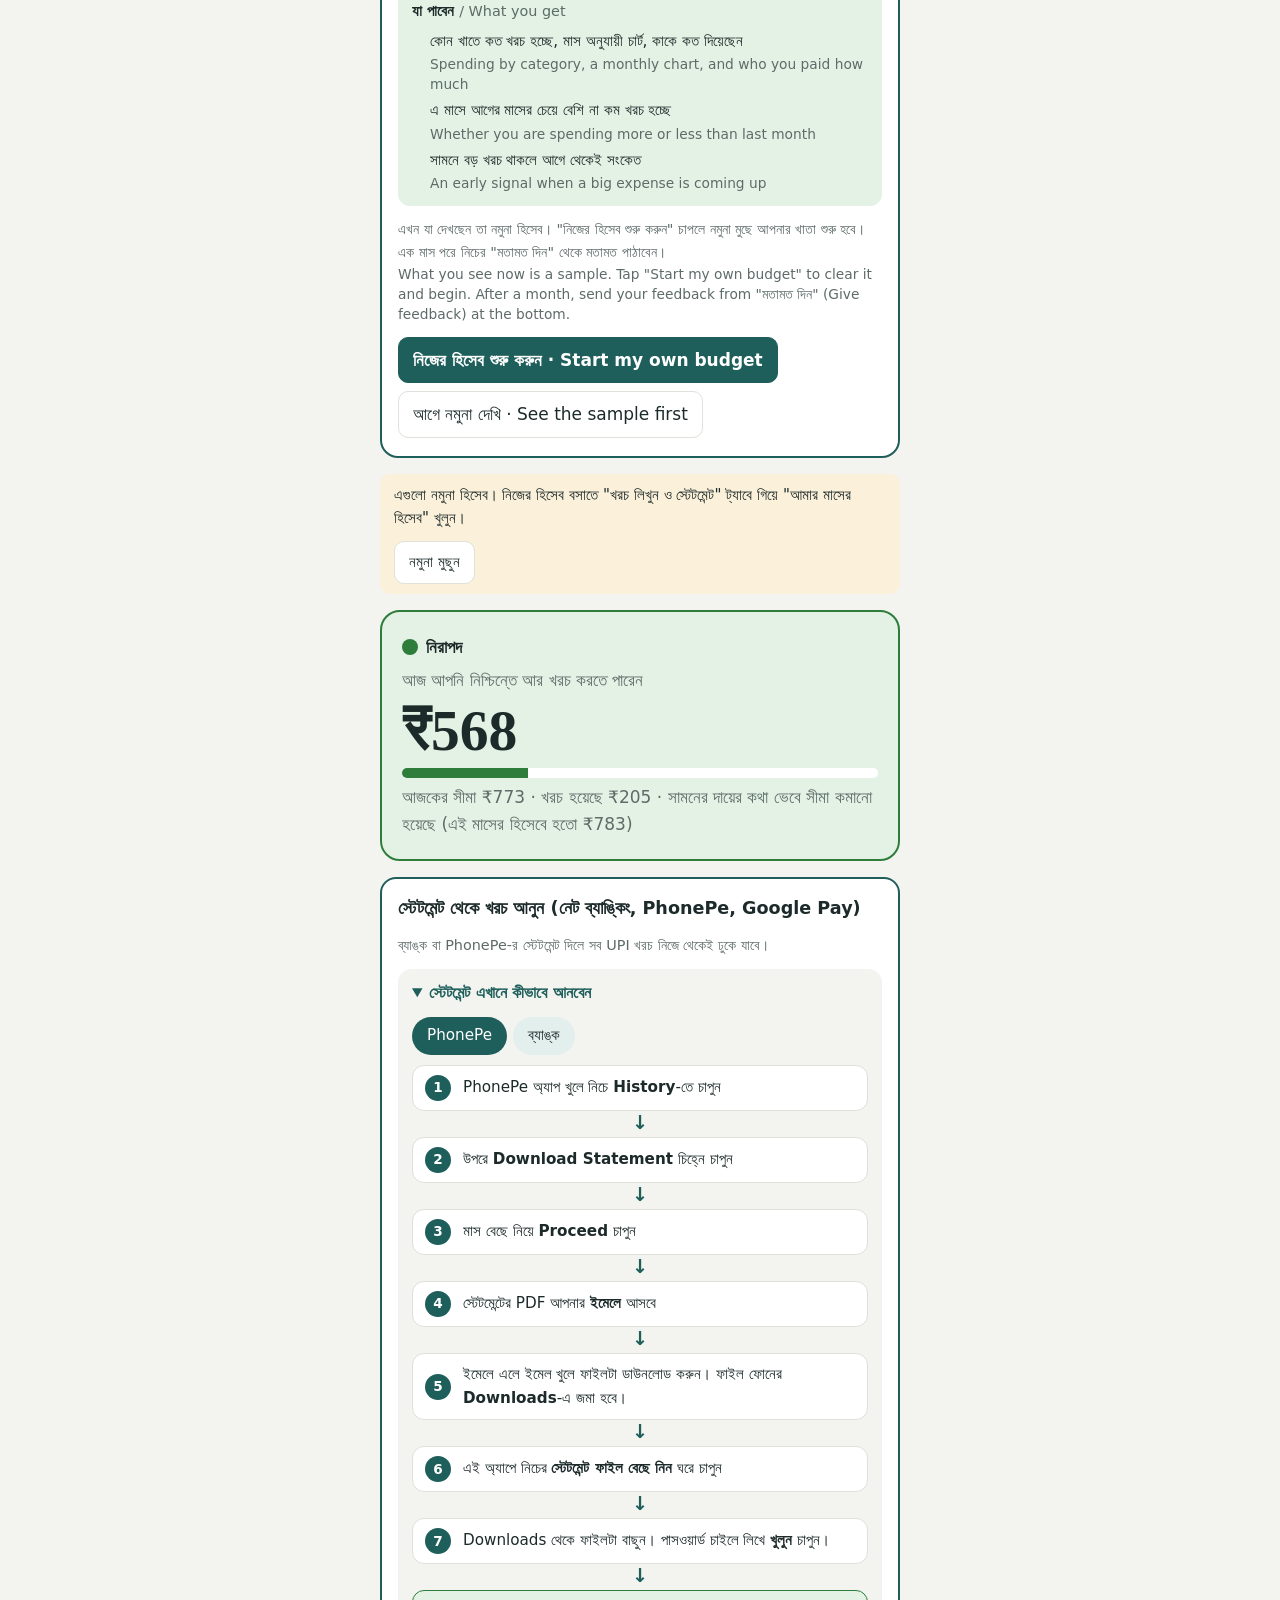
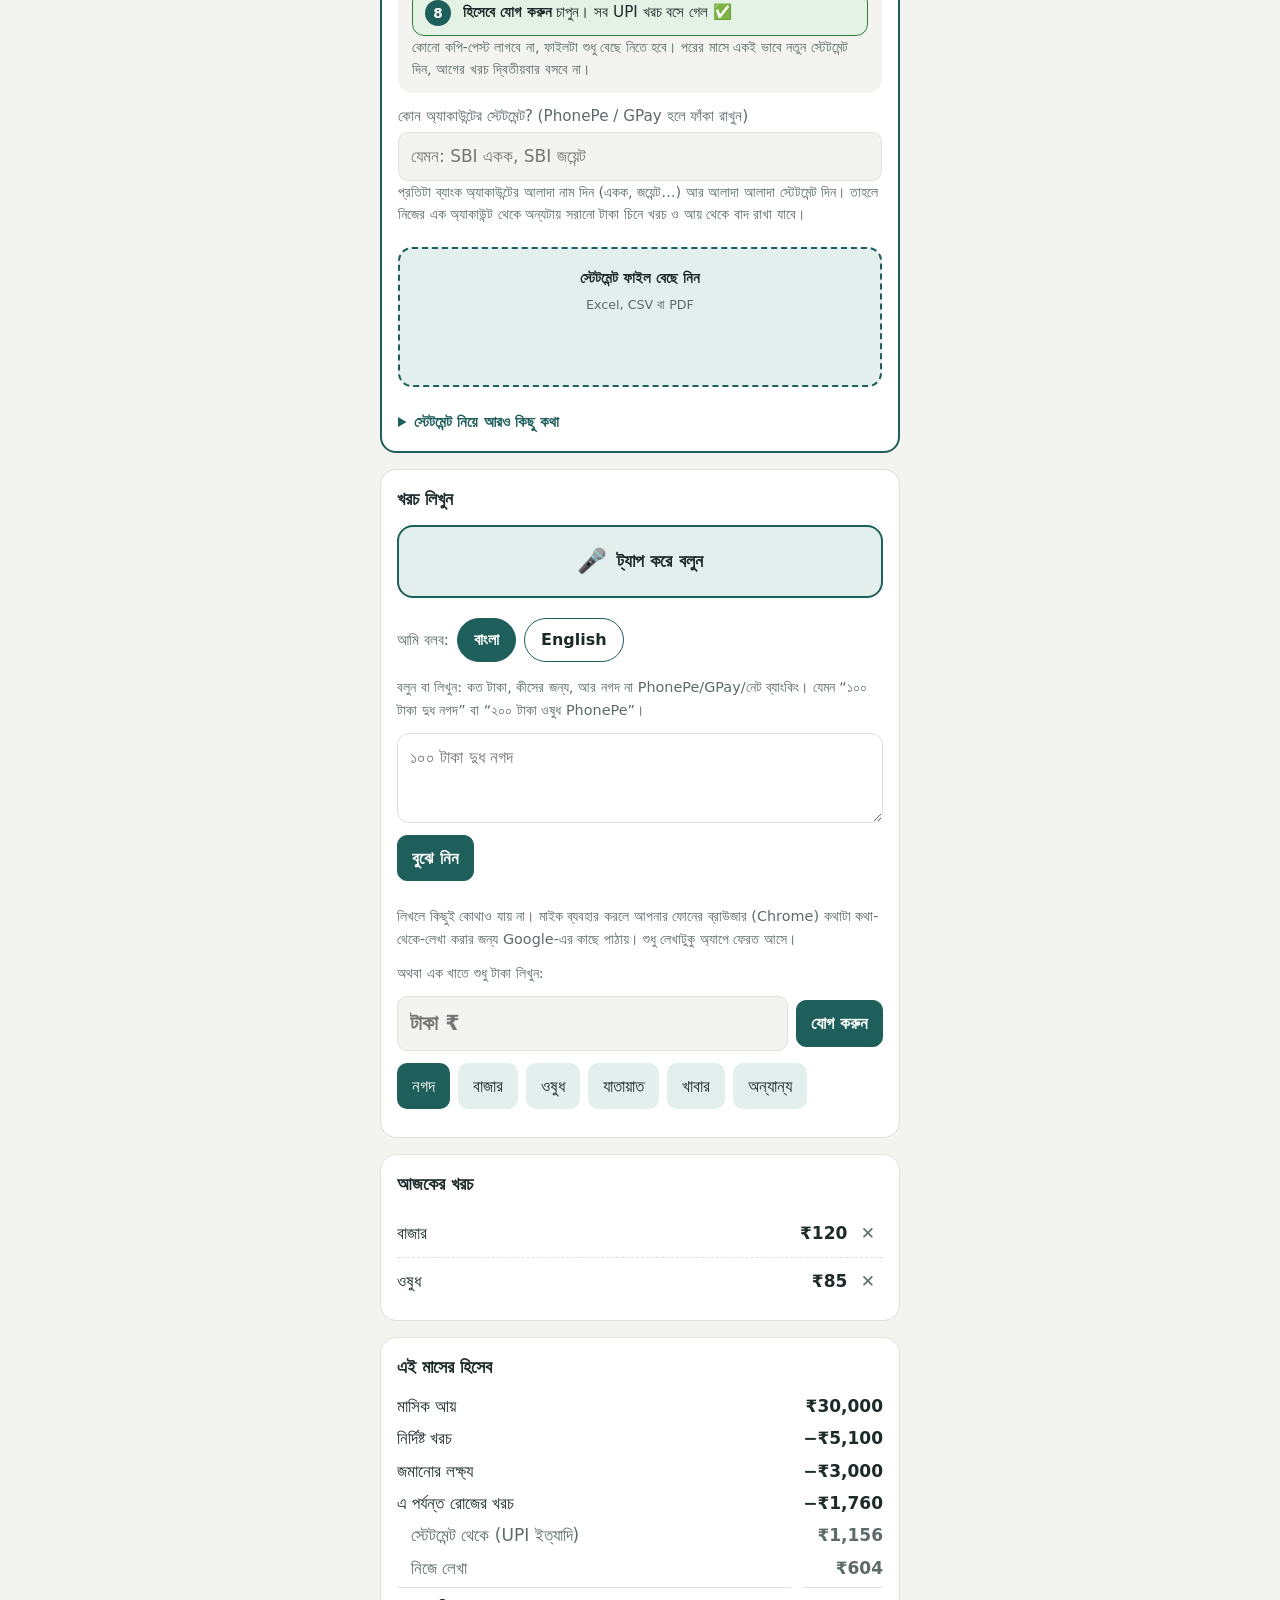
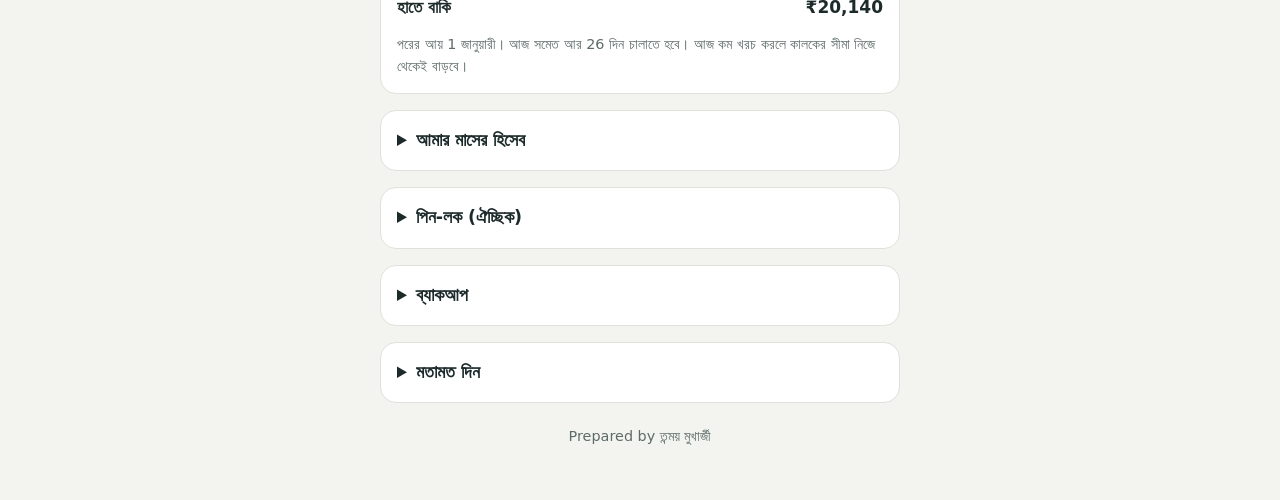
==== commit 29af7d6f: "Restore credit line Co-Authored-By: Claude Sonnet 5.5 <noreply@anthropic.com> Claude-Session: https:" ====
--- a/index.html
+++ b/index.html
@@ -619,6 +619,7 @@
       <a class="primary" id="fbWA" href="https://wa.me/918001195515" target="_blank" rel="noopener" style="display:inline-block;text-decoration:none;padding:11px 18px;border-radius:12px"><span data-en="Message on WhatsApp">WhatsApp-এ জানান</span></a>
     </details>
   </section>
+  <p class="credit">Prepared by তন্ময় মুখার্জী</p>
 </div>
 
 <script>
